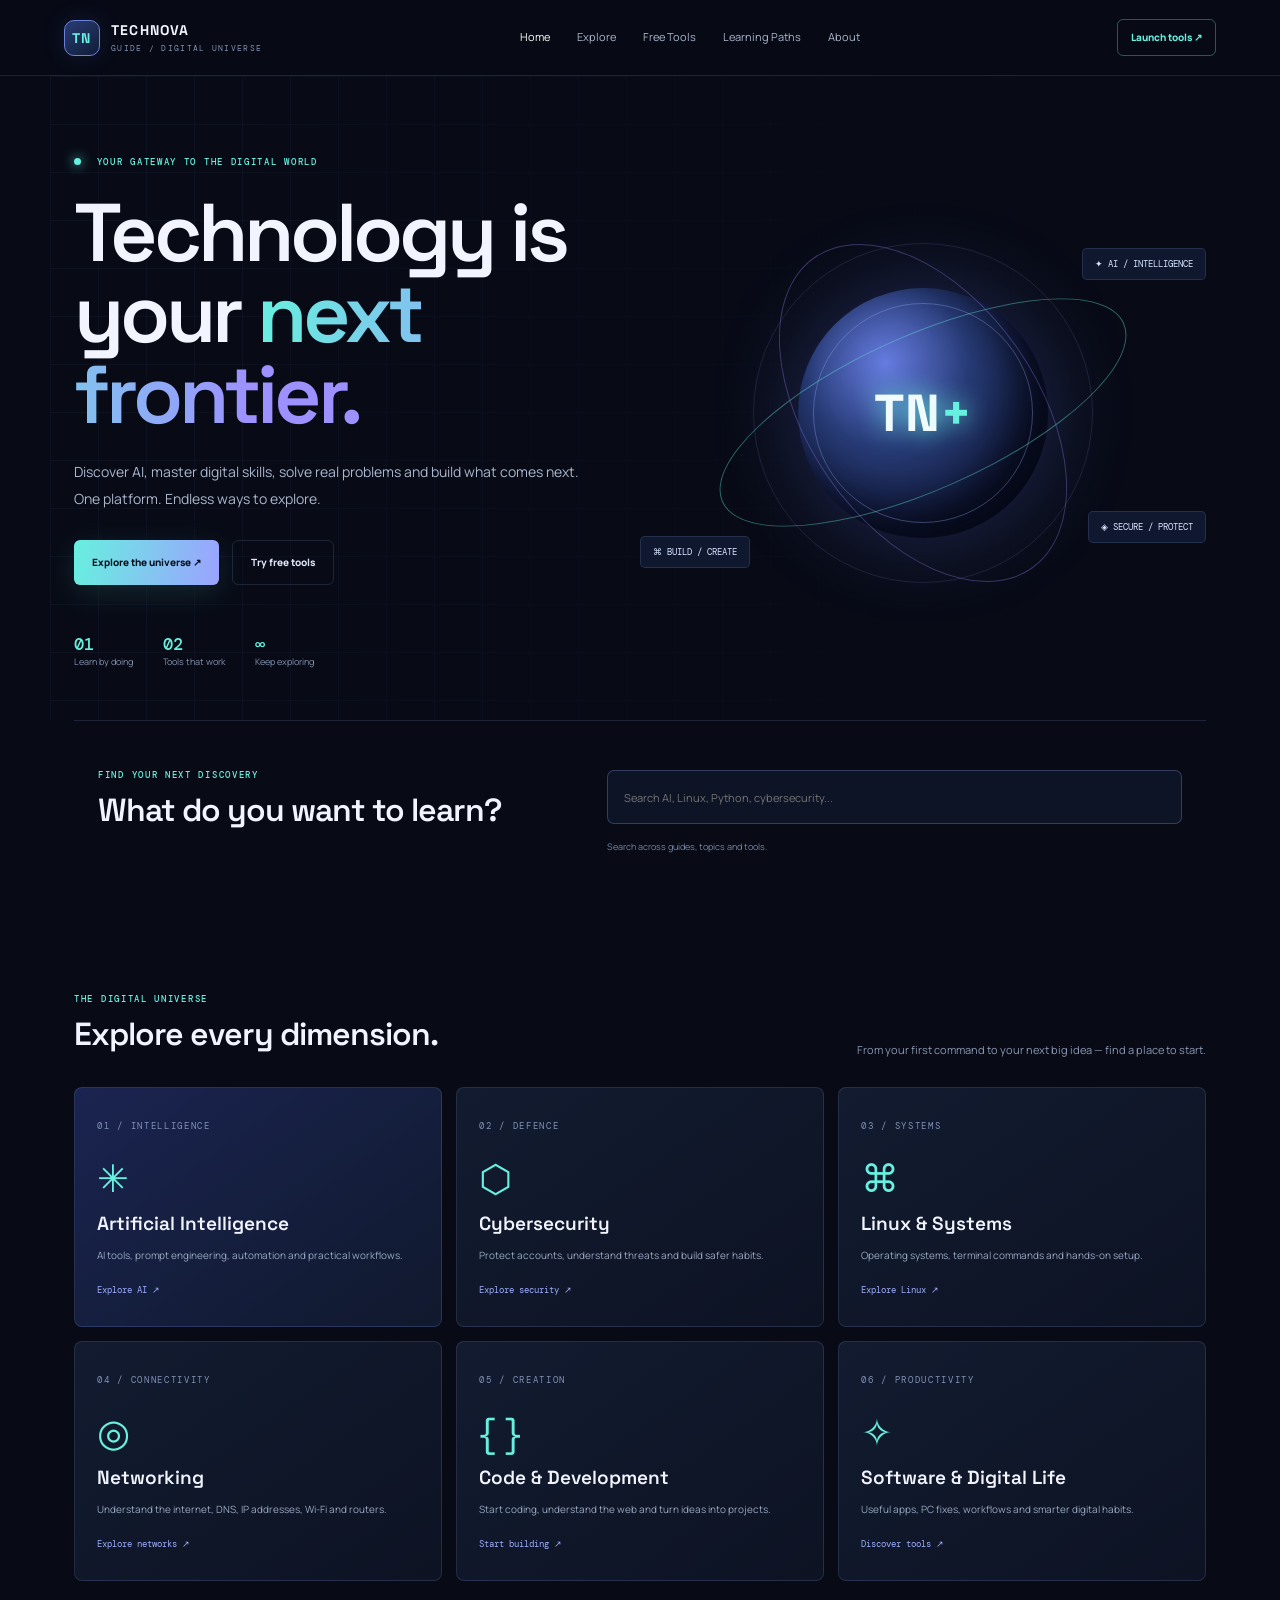
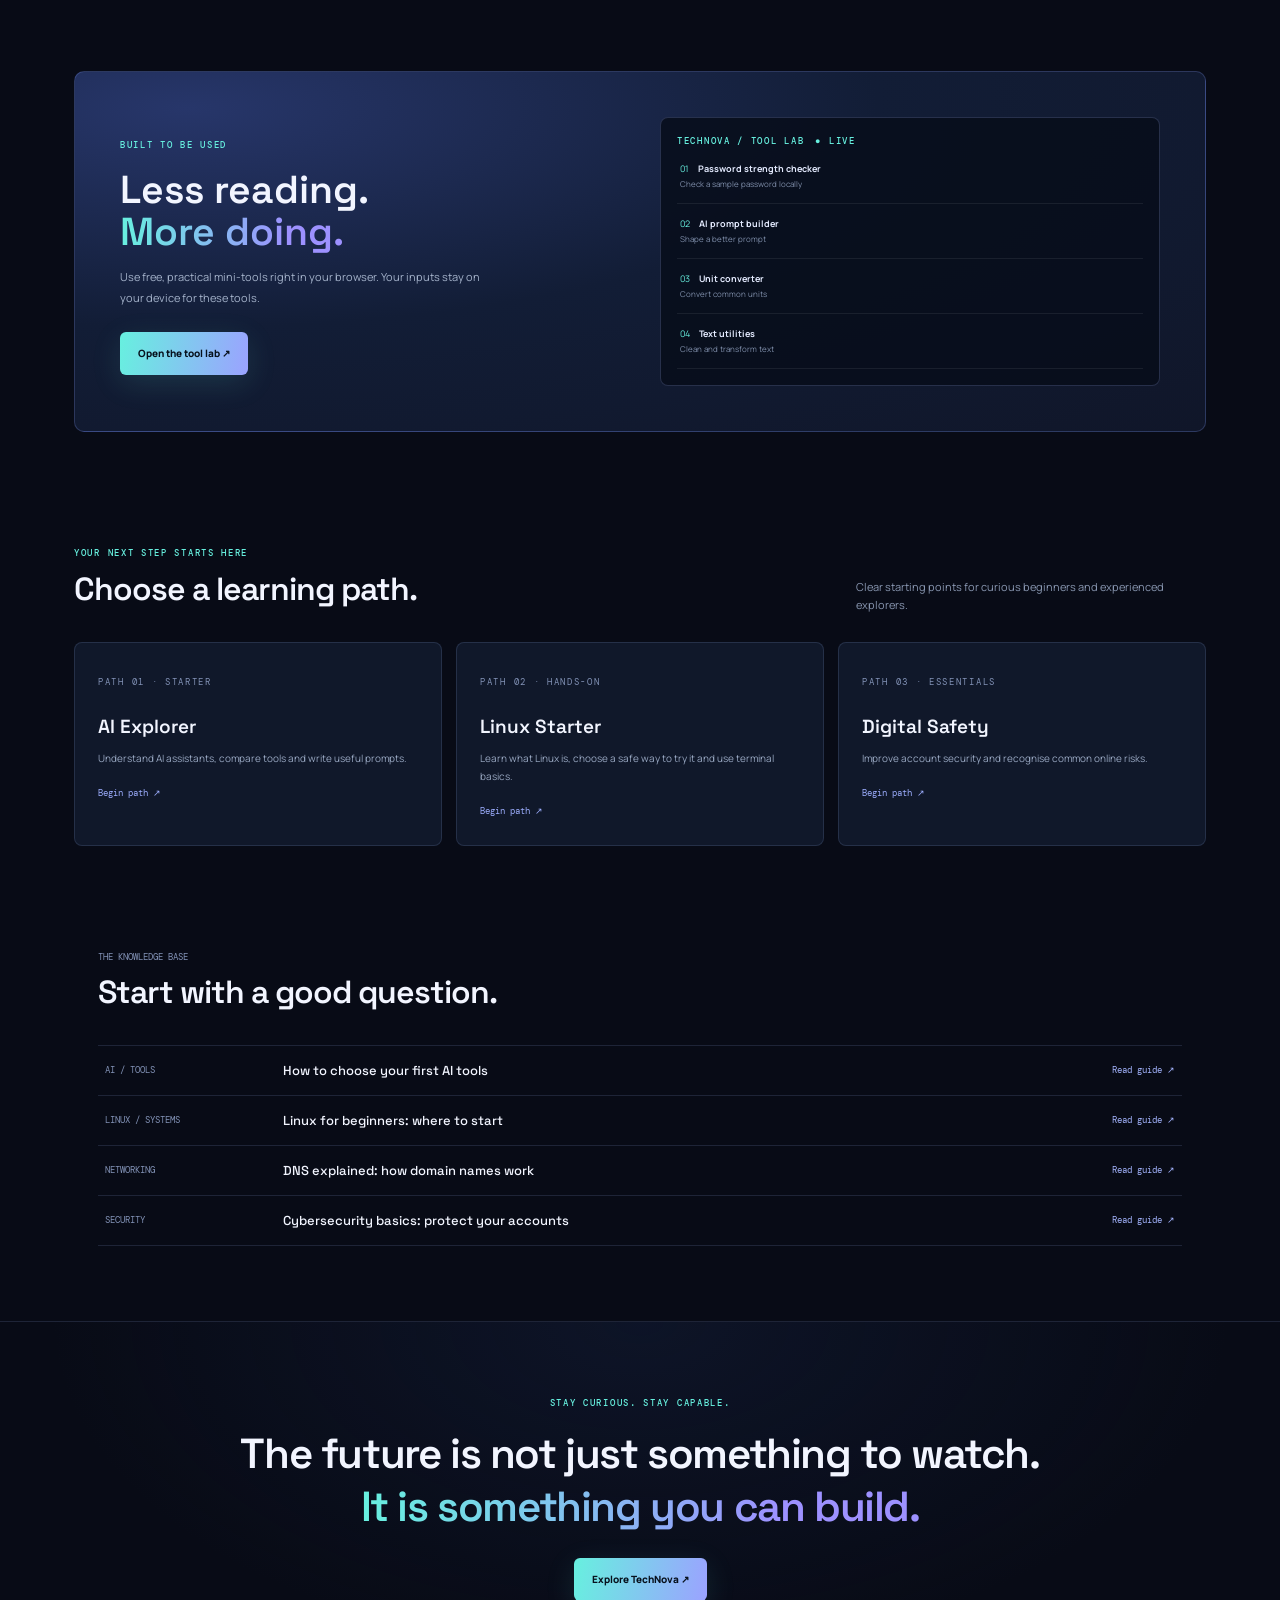
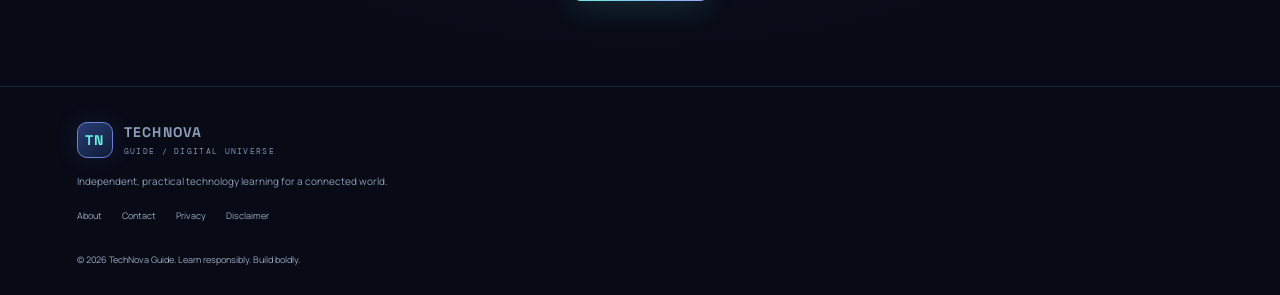
==== technova-guide/index.html @ 15b360e3 "Restore verified TechNova workers.dev production hostname" ====
<!doctype html><html lang="en"><head><meta charset="utf-8"><meta name="viewport" content="width=device-width, initial-scale=1"><meta name="google-site-verification" content="h4DV4Stwyd5hUsCHmTSVw-n4vFAA8SWqNGtpyFw26Vk"><meta name="description" content="Explore practical technology tutorials, AI tools, cybersecurity, Linux, coding, networking and free interactive tools at TechNova Guide."><meta name="theme-color" content="#080b16"><title>TechNova Guide — Explore. Learn. Build.</title><link rel="canonical" href="https://technova-guide.neupanesis2.workers.dev/"><link rel="icon" href="assets/favicon.svg" type="image/svg+xml"><link rel="stylesheet" href="assets/style.css"></head><body>
<header class="topbar"><a class="brand" href="index.html"><b class="mark">TN</b><span>TECHNOVA<small>GUIDE / DIGITAL UNIVERSE</small></span></a><button class="menu-toggle" aria-label="Toggle navigation" aria-expanded="false">☰</button><nav class="nav"><a class="active" href="index.html">Home</a><a href="#explore">Explore</a><a href="tools.html">Free Tools</a><a href="#paths">Learning Paths</a><a href="about.html">About</a></nav><a class="nav-cta" href="tools.html">Launch tools ↗</a></header>
<main><section class="hero"><div class="grid-bg"></div><div class="hero-copy"><div class="eyebrow"><i></i> YOUR GATEWAY TO THE DIGITAL WORLD</div><h1>Technology is<br>your <em>next frontier.</em></h1><p>Discover AI, master digital skills, solve real problems and build what comes next. One platform. Endless ways to explore.</p><div class="actions"><a class="btn primary" href="#explore">Explore the universe ↗</a><a class="btn ghost" href="tools.html">Try free tools</a></div><div class="stats"><span><b>01</b> Learn by doing</span><span><b>02</b> Tools that work</span><span><b>∞</b> Keep exploring</span></div></div><div class="hero-art"><div class="halo"></div><div class="planet"><b>TN<span>+</span></b></div><div class="orbit one"></div><div class="orbit two"></div><label class="chip c1">✦ AI / INTELLIGENCE</label><label class="chip c2">⌘ BUILD / CREATE</label><label class="chip c3">◈ SECURE / PROTECT</label></div></section>
<section class="search"><div><small>FIND YOUR NEXT DISCOVERY</small><h2>What do you want to learn?</h2></div><input id="site-search" type="search" placeholder="Search AI, Linux, Python, cybersecurity..." aria-label="Search TechNova"><p id="search-status">Search across guides, topics and tools.</p></section>
<section class="section" id="explore"><div class="section-head"><div><small>THE DIGITAL UNIVERSE</small><h2>Explore every dimension.</h2></div><p>From your first command to your next big idea — find a place to start.</p></div><div class="topic-grid">
<a class="topic feature" data-search="artificial intelligence ai prompts chatbots machine learning tools" href="articles/ai-tools-for-beginners.html"><small>01 / INTELLIGENCE</small><b class="symbol">✳</b><h3>Artificial Intelligence</h3><p>AI tools, prompt engineering, automation and practical workflows.</p><strong>Explore AI ↗</strong></a>
<a class="topic" data-search="cybersecurity privacy passwords phishing online safety ethical security" href="articles/cybersecurity-basics.html"><small>02 / DEFENCE</small><b class="symbol">⬡</b><h3>Cybersecurity</h3><p>Protect accounts, understand threats and build safer habits.</p><strong>Explore security ↗</strong></a>
<a class="topic" data-search="linux ubuntu kali terminal operating system commands" href="articles/linux-for-beginners.html"><small>03 / SYSTEMS</small><b class="symbol">⌘</b><h3>Linux & Systems</h3><p>Operating systems, terminal commands and hands-on setup.</p><strong>Explore Linux ↗</strong></a>
<a class="topic" data-search="networking dns ip wifi router internet protocols" href="articles/dns-explained.html"><small>04 / CONNECTIVITY</small><b class="symbol">◎</b><h3>Networking</h3><p>Understand the internet, DNS, IP addresses, Wi-Fi and routers.</p><strong>Explore networks ↗</strong></a>
<a class="topic" data-search="programming coding python javascript html css web development" href="tools.html#text-tools"><small>05 / CREATION</small><b class="symbol">{ }</b><h3>Code & Development</h3><p>Start coding, understand the web and turn ideas into projects.</p><strong>Start building ↗</strong></a>
<a class="topic" data-search="software apps productivity digital tools pc troubleshooting windows" href="tools.html"><small>06 / PRODUCTIVITY</small><b class="symbol">✧</b><h3>Software & Digital Life</h3><p>Useful apps, PC fixes, workflows and smarter digital habits.</p><strong>Discover tools ↗</strong></a></div><p id="no-results" hidden>No matching topics yet. Try another keyword.</p></section>
<section class="tool-band"><div><small>BUILT TO BE USED</small><h2>Less reading.<br><em>More doing.</em></h2><p>Use free, practical mini-tools right in your browser. Your inputs stay on your device for these tools.</p><a class="btn primary" href="tools.html">Open the tool lab ↗</a></div><div class="tool-preview"><small>TECHNOVA / TOOL LAB　● LIVE</small><div>01　<b>Password strength checker</b><span>Check a sample password locally</span></div><div>02　<b>AI prompt builder</b><span>Shape a better prompt</span></div><div>03　<b>Unit converter</b><span>Convert common units</span></div><div>04　<b>Text utilities</b><span>Clean and transform text</span></div></div></section>
<section class="section" id="paths"><div class="section-head"><div><small>YOUR NEXT STEP STARTS HERE</small><h2>Choose a learning path.</h2></div><p>Clear starting points for curious beginners and experienced explorers.</p></div><div class="paths"><a href="articles/ai-tools-for-beginners.html"><small>PATH 01 · STARTER</small><h3>AI Explorer</h3><p>Understand AI assistants, compare tools and write useful prompts.</p><b>Begin path ↗</b></a><a href="articles/linux-for-beginners.html"><small>PATH 02 · HANDS-ON</small><h3>Linux Starter</h3><p>Learn what Linux is, choose a safe way to try it and use terminal basics.</p><b>Begin path ↗</b></a><a href="articles/cybersecurity-basics.html"><small>PATH 03 · ESSENTIALS</small><h3>Digital Safety</h3><p>Improve account security and recognise common online risks.</p><b>Begin path ↗</b></a></div></section>
<section class="guides"><div class="section-head"><div><small>THE KNOWLEDGE BASE</small><h2>Start with a good question.</h2></div></div><a href="articles/ai-tools-for-beginners.html"><small>AI / TOOLS</small><b>How to choose your first AI tools</b><span>Read guide ↗</span></a><a href="articles/linux-for-beginners.html"><small>LINUX / SYSTEMS</small><b>Linux for beginners: where to start</b><span>Read guide ↗</span></a><a href="articles/dns-explained.html"><small>NETWORKING</small><b>DNS explained: how domain names work</b><span>Read guide ↗</span></a><a href="articles/cybersecurity-basics.html"><small>SECURITY</small><b>Cybersecurity basics: protect your accounts</b><span>Read guide ↗</span></a></section>
<section class="closing"><small>STAY CURIOUS. STAY CAPABLE.</small><h2>The future is not just something to watch.<br><em>It is something you can build.</em></h2><a class="btn primary" href="tools.html">Explore TechNova ↗</a></section></main>
<footer class="footer"><a class="brand" href="index.html"><b class="mark">TN</b><span>TECHNOVA<small>GUIDE / DIGITAL UNIVERSE</small></span></a><p>Independent, practical technology learning for a connected world.</p><div><a href="about.html">About</a><a href="contact.html">Contact</a><a href="privacy.html">Privacy</a><a href="disclaimer.html">Disclaimer</a></div><small>© 2026 TechNova Guide. Learn responsibly. Build boldly.</small></footer><script src="assets/main.js"></script></body></html>
---- technova-guide/assets/style.css ----
@import url('https://fonts.googleapis.com/css2?family=DM+Mono:wght@400;500&family=Manrope:wght@400;500;600;700;800&family=Space+Grotesk:wght@400;500;600;700&display=swap');:root{--bg:#080b16;--text:#f2f5ff;--muted:#9ba8c1;--line:#a5beff24;--cyan:#67f0df;--display:'Space Grotesk',sans-serif;--body:'Manrope',sans-serif;--mono:'DM Mono',monospace}*{box-sizing:border-box}html{scroll-behavior:smooth;scroll-padding-top:90px}body{margin:0;background:var(--bg);color:var(--text);font-family:var(--body);line-height:1.65}a{color:inherit;text-decoration:none}button,input,textarea,select{font:inherit}.topbar{height:76px;padding:0 max(calc((100vw - 1180px)/2),5vw);display:flex;align-items:center;justify-content:space-between;border-bottom:1px solid var(--line);position:sticky;top:0;z-index:30;background:#080b16ed;backdrop-filter:blur(18px)}.brand{display:flex;align-items:center;gap:11px;font:700 14px var(--display);letter-spacing:1.2px}.brand>span:last-child{display:grid;line-height:1.2}.brand small{font:400 8px var(--mono);color:#8291b1;letter-spacing:1.3px;margin-top:5px}.mark{width:36px;height:36px;border:1px solid #6c82d9;border-radius:10px;display:grid;place-items:center;background:linear-gradient(145deg,#293d75,#101c36);color:var(--cyan);box-shadow:0 0 25px #5f82ff22}.nav{display:flex;gap:27px;color:#aab5cc;font-size:11px}.nav a:hover,.nav .active{color:white}.nav-cta{font-size:10px;font-weight:800;color:var(--cyan);border:1px solid #67f0df55;border-radius:6px;padding:9px 13px}.menu-toggle{display:none;background:none;border:0;color:white;font-size:23px}.hero{max-width:1180px;min-height:590px;margin:auto;padding:80px 24px 50px;display:grid;grid-template-columns:1fr 1fr;align-items:center;position:relative;overflow:hidden}.grid-bg{position:absolute;inset:0;background-image:linear-gradient(#718fe20e 1px,transparent 1px),linear-gradient(90deg,#718fe20e 1px,transparent 1px);background-size:48px 48px;mask-image:linear-gradient(to right,black,transparent 85%)}.hero-copy{position:relative;z-index:2}.eyebrow,.section small,.search small,.tool-band small,.closing small{font:500 9px var(--mono);letter-spacing:1.7px;color:var(--cyan)}.eyebrow i{display:inline-block;width:7px;height:7px;background:var(--cyan);border-radius:50%;box-shadow:0 0 12px var(--cyan);margin-right:9px}.hero h1{font:600 clamp(52px,6.4vw,82px)/.99 var(--display);letter-spacing:-4px;margin:24px 0}.hero h1 em,.tool-band h2 em,.closing h2 em{font-style:normal;background:linear-gradient(90deg,var(--cyan),#9d91ff 75%);color:transparent;background-clip:text}.hero-copy>p{max-width:510px;color:#aab6cd;font-size:14px;line-height:1.9}.actions{display:flex;gap:13px;margin-top:28px;flex-wrap:wrap}.btn{display:inline-flex;align-items:center;justify-content:center;padding:13px 18px;border-radius:6px;font-size:10px;font-weight:800}.primary{background:linear-gradient(100deg,var(--cyan),#9ba2ff);color:#07111d;box-shadow:0 8px 30px #67f0df20}.ghost{border:1px solid var(--line);color:#dce4f7}.stats{display:flex;gap:30px;margin-top:48px}.stats span{display:grid;font-size:9px;color:#8492ad}.stats b{font:500 17px var(--mono);color:var(--cyan)}.hero-art{height:420px;position:relative;display:grid;place-items:center}.planet{width:250px;height:250px;border-radius:50%;background:radial-gradient(circle at 35% 30%,#667ce0,#273b76 35%,#121a3b 70%);box-shadow:inset -25px -22px 45px #050816,0 0 85px #657eff44;display:grid;place-items:center;position:relative;z-index:2}.planet:before{content:'';position:absolute;inset:15px;border:1px solid #9bb2ff55;border-radius:50%}.planet b{font:700 52px var(--display);color:#effbff;text-shadow:0 0 25px var(--cyan)}.planet b span{color:var(--cyan)}.halo{position:absolute;width:340px;height:340px;border:1px solid #8b9dff26;border-radius:50%}.orbit{position:absolute;width:440px;height:155px;border:1px solid #67f0df66;border-radius:50%;transform:rotate(-24deg);z-index:3}.orbit.two{width:380px;height:230px;transform:rotate(55deg);border-color:#9a83ff55}.chip{position:absolute;z-index:4;background:#111a31ef;border:1px solid var(--line);padding:9px 12px;border-radius:5px;font:9px var(--mono);color:#d9e3ff}.c1{top:45px;right:0}.c2{bottom:55px;left:0}.c3{right:0;bottom:80px}.search{max-width:1132px;margin:auto;padding:38px 24px 48px;border-top:1px solid var(--line);display:grid;grid-template-columns:1fr 1.2fr;gap:5px 30px;align-items:center}.search h2,.section h2,.guides h2{font:600 32px var(--display);letter-spacing:-1px;margin:5px 0}.search input{height:54px;border:1px solid #7b91d455;border-radius:7px;background:#0d1425;color:white;padding:0 16px;outline:0;font-size:11px}.search p{grid-column:2;color:#7686a4;font-size:9px;margin:0}.section{max-width:1180px;margin:auto;padding:80px 24px}.section-head{display:flex;justify-content:space-between;align-items:end;gap:25px;margin-bottom:28px}.section-head>p{max-width:350px;color:#8997b1;font-size:11px;margin:0}.topic-grid{display:grid;grid-template-columns:repeat(3,1fr);gap:14px}.topic{min-height:240px;padding:22px;border:1px solid var(--line);border-radius:8px;background:linear-gradient(145deg,#121b30,#0d1323);transition:.2s}.topic:hover,.paths a:hover{transform:translateY(-4px);border-color:#7c98ff88}.topic.feature{background:linear-gradient(145deg,#1a2450,#10192d)}.topic>small,.paths small,.guides small{font:9px var(--mono);color:#8292b6}.symbol{display:block;font:38px var(--display);color:var(--cyan);margin:18px 0 8px}.topic h3,.paths h3{font:600 19px var(--display);margin:0 0 7px}.topic p,.paths p{font-size:10px;color:#98a7c1;line-height:1.8}.topic strong,.paths b{font:9px var(--mono);color:#9daeff}.tool-band{max-width:1132px;margin:10px auto 25px;padding:45px;border:1px solid #7a8de344;border-radius:10px;background:radial-gradient(ellipse at 10% 10%,#27366a,#121d36 48%,#101629);display:grid;grid-template-columns:1fr 1fr;gap:40px;align-items:center}.tool-band h2{font:600 39px/1.1 var(--display);margin:13px 0}.tool-band p{color:#a4b2ca;font-size:11px;max-width:380px;line-height:1.9;margin-bottom:23px}.tool-preview{border:1px solid #a2b4ff33;border-radius:8px;background:#080e1bd9;padding:16px;font-size:9px;color:#8494b5}.tool-preview>div{padding:13px 3px;border-bottom:1px solid #ffffff12;color:var(--cyan)}.tool-preview b{color:#e4ebff}.tool-preview span{display:block;color:#7f8eaa;font-size:8px}.paths{display:grid;grid-template-columns:repeat(3,1fr);gap:14px}.paths a{padding:23px;border:1px solid var(--line);border-radius:8px;background:#10182a;transition:.2s}.paths h3{margin:22px 0 8px}.guides{max-width:1132px;margin:auto;padding:15px 24px 75px}.guides>a{display:grid;grid-template-columns:160px 1fr 100px;gap:18px;align-items:center;padding:16px 7px;border-top:1px solid var(--line)}.guides>a:last-child{border-bottom:1px solid var(--line)}.guides>a b{font:500 13px var(--display)}.guides>a span{font:9px var(--mono);color:#a5b5ff;text-align:right}.closing{text-align:center;padding:65px 20px 85px;border-top:1px solid var(--line);background:radial-gradient(ellipse at 50% 0,#18264a55,transparent 65%)}.closing h2{font:600 clamp(26px,4vw,42px)/1.25 var(--display);letter-spacing:-1.4px;margin:15px 0 25px}.footer{border-top:1px solid var(--line);padding:35px max(calc((100vw - 1132px)/2),6vw) 24px;color:#8e9db8}.footer p{font-size:10px;margin:15px 0}.footer>div{display:flex;gap:20px;margin:20px 0}.footer>div a,.footer>small{font-size:9px;color:#9ba9c1}.page-wrap{max-width:900px;margin:60px auto;padding:0 24px 80px}.page-wrap h1{font:600 42px var(--display)}.page-wrap h2{font:600 23px var(--display);margin-top:34px}.page-wrap p,.page-wrap li{color:#b3bfd3}.page-wrap a{color:#9cb2ff;text-decoration:underline}.article-meta{color:#8c9bb7;font-size:12px;margin:15px 0 30px}.callout{background:#14213b;border-left:3px solid var(--cyan);padding:16px 19px;border-radius:7px;margin:24px 0}.page-wrap code{background:#1b2944;padding:2px 6px;border-radius:4px;color:#b9c8ff}.tool-hero{max-width:1132px;margin:auto;padding:60px 24px 25px}.tool-hero h1{font:600 clamp(38px,5vw,58px)/1.1 var(--display);margin:15px 0}.tool-hero p{color:#9eabc4;font-size:12px;max-width:620px}.tool-grid{max-width:1132px;margin:auto;padding:25px 24px 80px;display:grid;grid-template-columns:repeat(2,1fr);gap:16px}.tool-card{border:1px solid var(--line);border-radius:8px;background:linear-gradient(145deg,#121c32,#0e1424);padding:22px}.tool-card h2{font:600 20px var(--display);margin:8px 0}.tool-card p{font-size:10px;color:#94a3bd}.tool-card label{display:block;font-size:10px;color:#b7c5dc;margin:13px 0 6px}.tool-card input,.tool-card textarea,.tool-card select{width:100%;background:#080f1e;color:#eef3ff;border:1px solid #6478a744;border-radius:5px;padding:11px;font-size:11px}.tool-card textarea{min-height:85px}.tool-card button{margin-top:12px;border:0;border-radius:5px;background:linear-gradient(100deg,var(--cyan),#9ba2ff);color:#07111d;padding:10px 14px;font-size:10px;font-weight:800;cursor:pointer}.tool-output{margin-top:12px;padding:12px;background:#080f1e;border:1px solid var(--line);border-radius:5px;color:#c7d5ee;font-size:10px;white-space:pre-wrap;overflow-wrap:anywhere}.meter{height:5px;background:#26324b;border-radius:8px;margin-top:10px;overflow:hidden}.meter span{display:block;height:100%;width:0;background:var(--cyan)}.tool-status{font-size:10px;color:var(--cyan);margin-top:7px}.inline-controls{display:grid;grid-template-columns:1fr 1fr;gap:10px}@media(max-width:850px){.hero{grid-template-columns:1fr}.hero-art{height:340px}.search{grid-template-columns:1fr}.search p{grid-column:1}.topic-grid{grid-template-columns:repeat(2,1fr)}.tool-band{margin:10px 18px 25px;grid-template-columns:1fr}.paths{grid-template-columns:1fr}}@media(max-width:620px){.topbar{height:66px;padding:0 18px}.menu-toggle{display:block}.nav{display:none;position:absolute;top:65px;left:0;right:0;padding:18px 22px;background:#0c1325;flex-direction:column}.nav.open{display:flex}.nav-cta{display:none}.hero{padding:55px 21px 30px}.hero h1{letter-spacing:-2.8px}.stats{gap:17px}.hero-art{height:280px;transform:scale(.82);margin:-5px -30px}.search{padding:30px 20px}.section{padding:58px 20px}.section-head{align-items:flex-start;flex-direction:column}.topic-grid,.tool-grid{grid-template-columns:1fr}.tool-band{padding:25px 20px}.guides>a{grid-template-columns:1fr auto;gap:5px}.guides>a small{grid-column:1/-1}.guides>a b{font-size:11px}.guides>a span{font-size:8px}.footer{padding:30px 22px}.footer>div{flex-wrap:wrap}.tool-hero{padding:40px 20px 15px}.tool-grid{padding:15px 18px 60px}.inline-controls{grid-template-columns:1fr}}
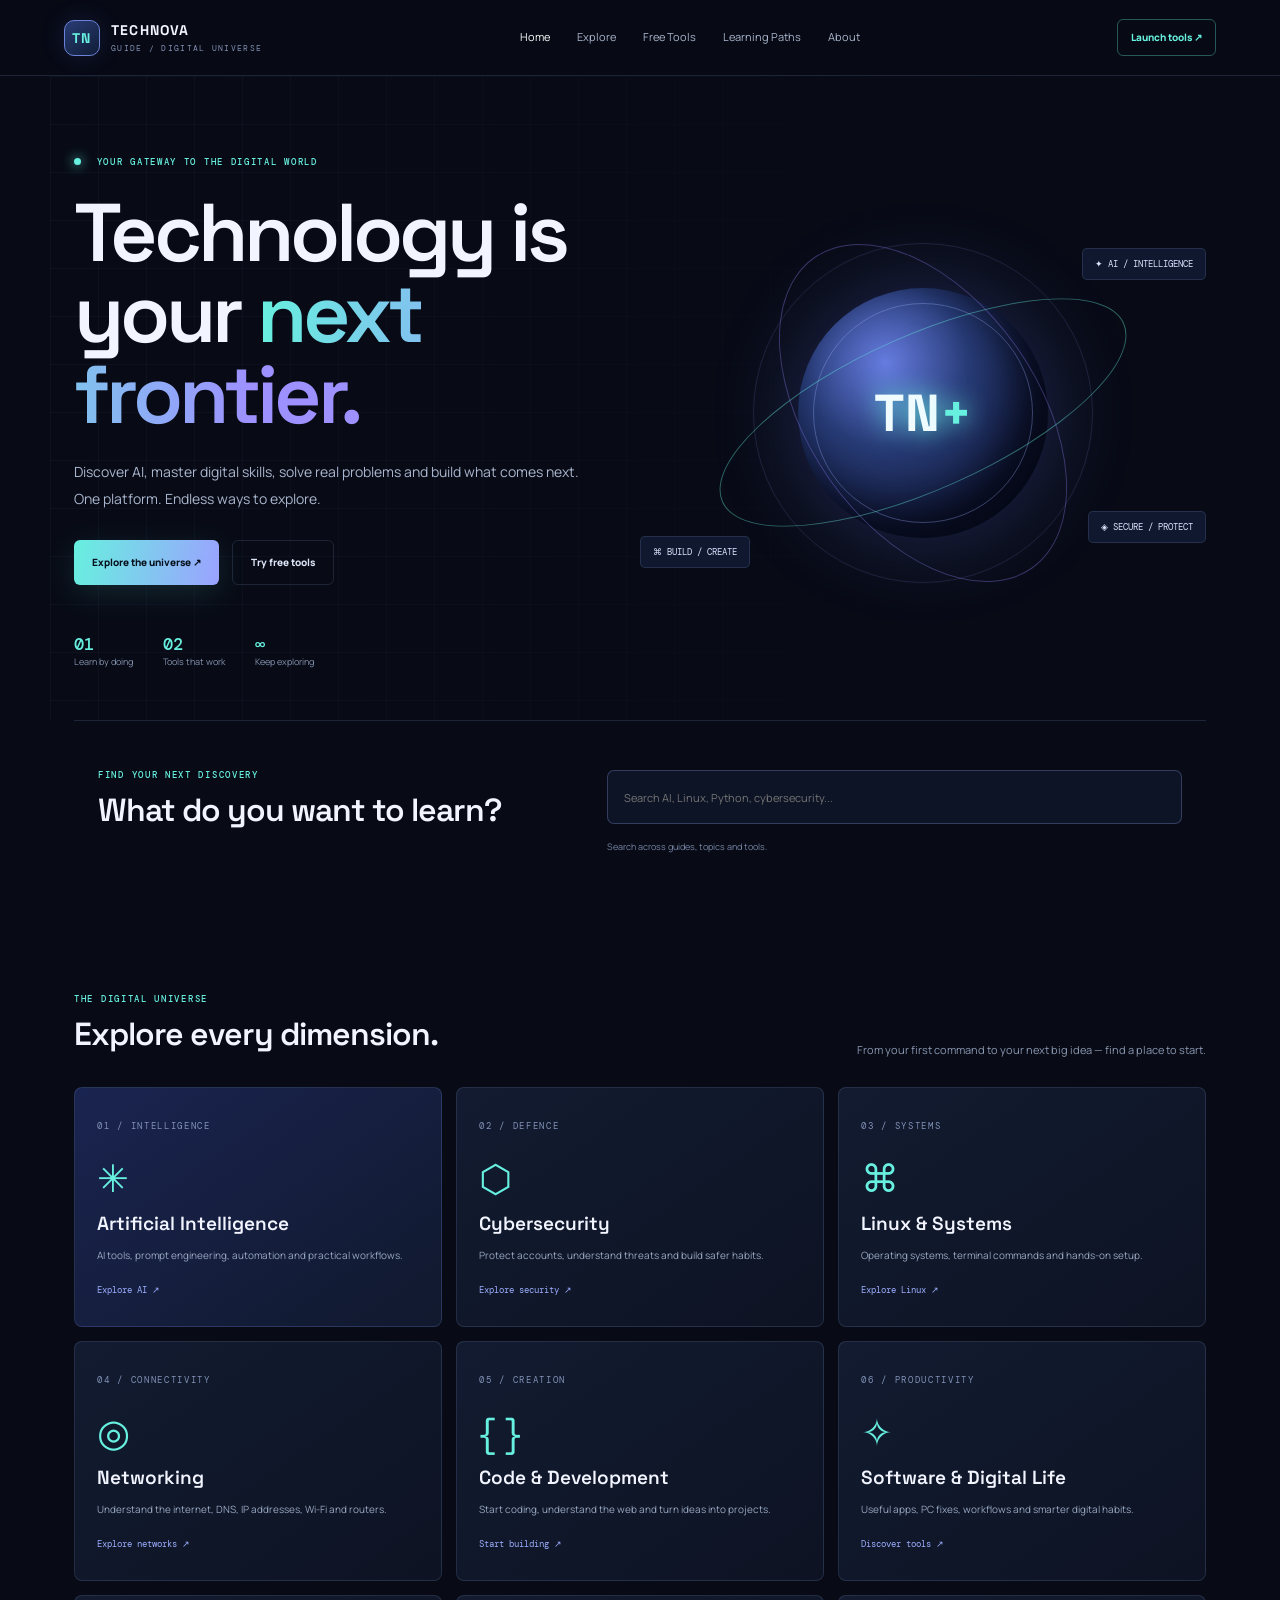
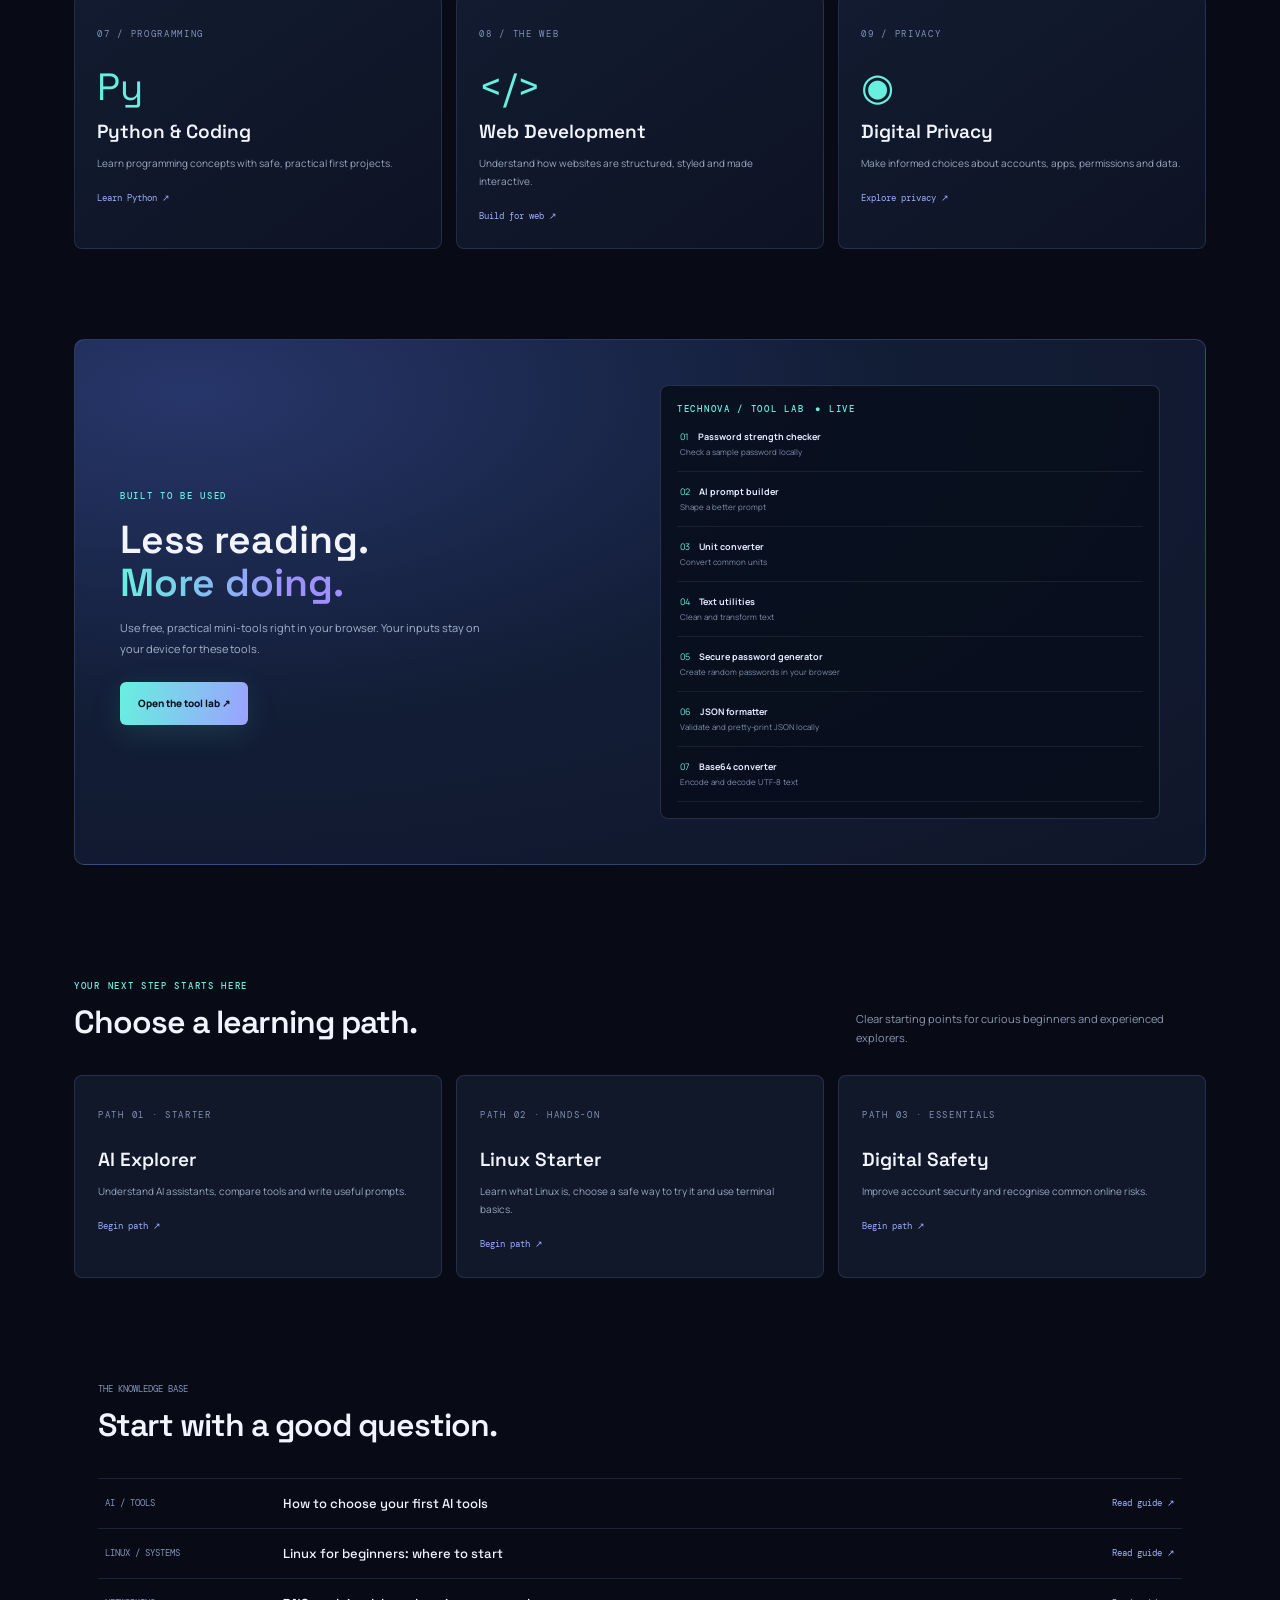
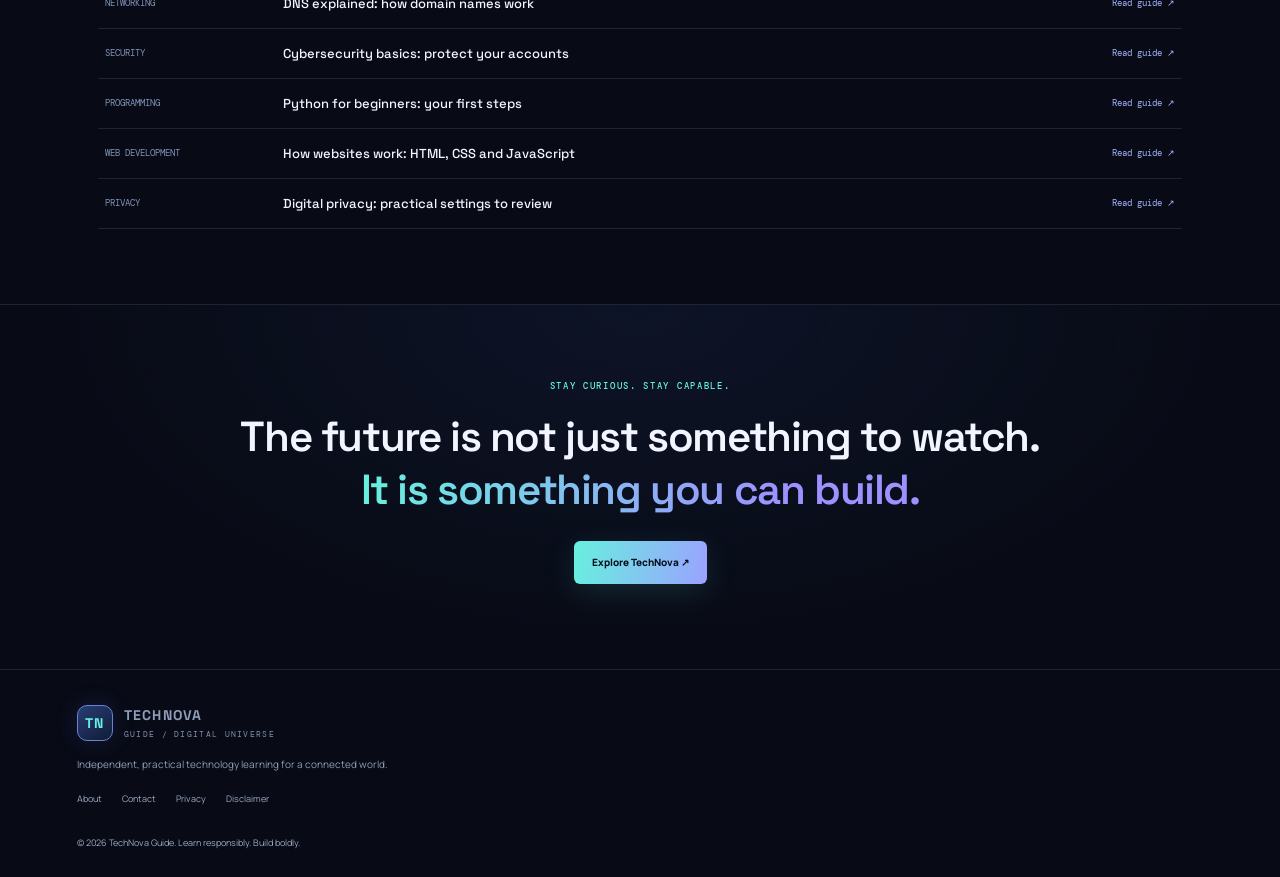
==== commit 8e4ba737: "Upgrade TechNova homepage: expand learning topics, add SEO metadata and fix canonical URL" ====
--- a/technova-guide/index.html
+++ b/technova-guide/index.html
@@ -1,4 +1,4 @@
-<!doctype html><html lang="en"><head><meta charset="utf-8"><meta name="viewport" content="width=device-width, initial-scale=1"><meta name="google-site-verification" content="h4DV4Stwyd5hUsCHmTSVw-n4vFAA8SWqNGtpyFw26Vk"><meta name="description" content="Explore practical technology tutorials, AI tools, cybersecurity, Linux, coding, networking and free interactive tools at TechNova Guide."><meta name="theme-color" content="#080b16"><title>TechNova Guide — Explore. Learn. Build.</title><link rel="canonical" href="https://technova-guide.neupanesis2.workers.dev/"><link rel="icon" href="assets/favicon.svg" type="image/svg+xml"><link rel="stylesheet" href="assets/style.css"></head><body>
+<!doctype html><html lang="en"><head><meta charset="utf-8"><meta name="viewport" content="width=device-width, initial-scale=1"><meta name="google-site-verification" content="h4DV4Stwyd5hUsCHmTSVw-n4vFAA8SWqNGtpyFw26Vk"><meta name="description" content="Learn AI, cybersecurity, Linux, networking, coding and practical digital skills. Explore free browser tools and beginner-friendly technology guides at TechNova Guide."><meta property="og:title" content="TechNova Guide — Explore. Learn. Build."><meta property="og:description" content="Practical technology learning, useful free tools and clear guides for curious minds."><meta property="og:type" content="website"><meta property="og:url" content="https://technova-guide.neupanesisir2.workers.dev/"><meta name="theme-color" content="#080b16"><title>TechNova Guide — Explore. Learn. Build.</title><link rel="canonical" href="https://technova-guide.neupanesisir2.workers.dev/"><link rel="icon" href="assets/favicon.svg" type="image/svg+xml"><link rel="stylesheet" href="assets/style.css"></head><body>
 <header class="topbar"><a class="brand" href="index.html"><b class="mark">TN</b><span>TECHNOVA<small>GUIDE / DIGITAL UNIVERSE</small></span></a><button class="menu-toggle" aria-label="Toggle navigation" aria-expanded="false">☰</button><nav class="nav"><a class="active" href="index.html">Home</a><a href="#explore">Explore</a><a href="tools.html">Free Tools</a><a href="#paths">Learning Paths</a><a href="about.html">About</a></nav><a class="nav-cta" href="tools.html">Launch tools ↗</a></header>
 <main><section class="hero"><div class="grid-bg"></div><div class="hero-copy"><div class="eyebrow"><i></i> YOUR GATEWAY TO THE DIGITAL WORLD</div><h1>Technology is<br>your <em>next frontier.</em></h1><p>Discover AI, master digital skills, solve real problems and build what comes next. One platform. Endless ways to explore.</p><div class="actions"><a class="btn primary" href="#explore">Explore the universe ↗</a><a class="btn ghost" href="tools.html">Try free tools</a></div><div class="stats"><span><b>01</b> Learn by doing</span><span><b>02</b> Tools that work</span><span><b>∞</b> Keep exploring</span></div></div><div class="hero-art"><div class="halo"></div><div class="planet"><b>TN<span>+</span></b></div><div class="orbit one"></div><div class="orbit two"></div><label class="chip c1">✦ AI / INTELLIGENCE</label><label class="chip c2">⌘ BUILD / CREATE</label><label class="chip c3">◈ SECURE / PROTECT</label></div></section>
 <section class="search"><div><small>FIND YOUR NEXT DISCOVERY</small><h2>What do you want to learn?</h2></div><input id="site-search" type="search" placeholder="Search AI, Linux, Python, cybersecurity..." aria-label="Search TechNova"><p id="search-status">Search across guides, topics and tools.</p></section>
@@ -8,9 +8,9 @@
 <a class="topic" data-search="linux ubuntu kali terminal operating system commands" href="articles/linux-for-beginners.html"><small>03 / SYSTEMS</small><b class="symbol">⌘</b><h3>Linux & Systems</h3><p>Operating systems, terminal commands and hands-on setup.</p><strong>Explore Linux ↗</strong></a>
 <a class="topic" data-search="networking dns ip wifi router internet protocols" href="articles/dns-explained.html"><small>04 / CONNECTIVITY</small><b class="symbol">◎</b><h3>Networking</h3><p>Understand the internet, DNS, IP addresses, Wi-Fi and routers.</p><strong>Explore networks ↗</strong></a>
 <a class="topic" data-search="programming coding python javascript html css web development" href="tools.html#text-tools"><small>05 / CREATION</small><b class="symbol">{ }</b><h3>Code & Development</h3><p>Start coding, understand the web and turn ideas into projects.</p><strong>Start building ↗</strong></a>
-<a class="topic" data-search="software apps productivity digital tools pc troubleshooting windows" href="tools.html"><small>06 / PRODUCTIVITY</small><b class="symbol">✧</b><h3>Software & Digital Life</h3><p>Useful apps, PC fixes, workflows and smarter digital habits.</p><strong>Discover tools ↗</strong></a></div><p id="no-results" hidden>No matching topics yet. Try another keyword.</p></section>
-<section class="tool-band"><div><small>BUILT TO BE USED</small><h2>Less reading.<br><em>More doing.</em></h2><p>Use free, practical mini-tools right in your browser. Your inputs stay on your device for these tools.</p><a class="btn primary" href="tools.html">Open the tool lab ↗</a></div><div class="tool-preview"><small>TECHNOVA / TOOL LAB　● LIVE</small><div>01　<b>Password strength checker</b><span>Check a sample password locally</span></div><div>02　<b>AI prompt builder</b><span>Shape a better prompt</span></div><div>03　<b>Unit converter</b><span>Convert common units</span></div><div>04　<b>Text utilities</b><span>Clean and transform text</span></div></div></section>
+<a class="topic" data-search="software apps productivity digital tools pc troubleshooting windows" href="tools.html"><small>06 / PRODUCTIVITY</small><b class="symbol">✧</b><h3>Software & Digital Life</h3><p>Useful apps, PC fixes, workflows and smarter digital habits.</p><strong>Discover tools ↗</strong></a><a class="topic" data-search="python programming coding variables loops beginner" href="articles/python-for-beginners.html"><small>07 / PROGRAMMING</small><b class="symbol">Py</b><h3>Python & Coding</h3><p>Learn programming concepts with safe, practical first projects.</p><strong>Learn Python ↗</strong></a><a class="topic" data-search="web development html css javascript websites" href="articles/web-development-basics.html"><small>08 / THE WEB</small><b class="symbol">&lt;/&gt;</b><h3>Web Development</h3><p>Understand how websites are structured, styled and made interactive.</p><strong>Build for web ↗</strong></a><a class="topic" data-search="privacy data protection tracking browser permissions digital footprint" href="articles/digital-privacy-basics.html"><small>09 / PRIVACY</small><b class="symbol">◉</b><h3>Digital Privacy</h3><p>Make informed choices about accounts, apps, permissions and data.</p><strong>Explore privacy ↗</strong></a></div><p id="no-results" hidden>No matching topics yet. Try another keyword.</p></section>
+<section class="tool-band"><div><small>BUILT TO BE USED</small><h2>Less reading.<br><em>More doing.</em></h2><p>Use free, practical mini-tools right in your browser. Your inputs stay on your device for these tools.</p><a class="btn primary" href="tools.html">Open the tool lab ↗</a></div><div class="tool-preview"><small>TECHNOVA / TOOL LAB　● LIVE</small><div>01　<b>Password strength checker</b><span>Check a sample password locally</span></div><div>02　<b>AI prompt builder</b><span>Shape a better prompt</span></div><div>03　<b>Unit converter</b><span>Convert common units</span></div><div>04　<b>Text utilities</b><span>Clean and transform text</span></div><div>05　<b>Secure password generator</b><span>Create random passwords in your browser</span></div><div>06　<b>JSON formatter</b><span>Validate and pretty-print JSON locally</span></div><div>07　<b>Base64 converter</b><span>Encode and decode UTF-8 text</span></div></div></section>
 <section class="section" id="paths"><div class="section-head"><div><small>YOUR NEXT STEP STARTS HERE</small><h2>Choose a learning path.</h2></div><p>Clear starting points for curious beginners and experienced explorers.</p></div><div class="paths"><a href="articles/ai-tools-for-beginners.html"><small>PATH 01 · STARTER</small><h3>AI Explorer</h3><p>Understand AI assistants, compare tools and write useful prompts.</p><b>Begin path ↗</b></a><a href="articles/linux-for-beginners.html"><small>PATH 02 · HANDS-ON</small><h3>Linux Starter</h3><p>Learn what Linux is, choose a safe way to try it and use terminal basics.</p><b>Begin path ↗</b></a><a href="articles/cybersecurity-basics.html"><small>PATH 03 · ESSENTIALS</small><h3>Digital Safety</h3><p>Improve account security and recognise common online risks.</p><b>Begin path ↗</b></a></div></section>
-<section class="guides"><div class="section-head"><div><small>THE KNOWLEDGE BASE</small><h2>Start with a good question.</h2></div></div><a href="articles/ai-tools-for-beginners.html"><small>AI / TOOLS</small><b>How to choose your first AI tools</b><span>Read guide ↗</span></a><a href="articles/linux-for-beginners.html"><small>LINUX / SYSTEMS</small><b>Linux for beginners: where to start</b><span>Read guide ↗</span></a><a href="articles/dns-explained.html"><small>NETWORKING</small><b>DNS explained: how domain names work</b><span>Read guide ↗</span></a><a href="articles/cybersecurity-basics.html"><small>SECURITY</small><b>Cybersecurity basics: protect your accounts</b><span>Read guide ↗</span></a></section>
+<section class="guides"><div class="section-head"><div><small>THE KNOWLEDGE BASE</small><h2>Start with a good question.</h2></div></div><a href="articles/ai-tools-for-beginners.html"><small>AI / TOOLS</small><b>How to choose your first AI tools</b><span>Read guide ↗</span></a><a href="articles/linux-for-beginners.html"><small>LINUX / SYSTEMS</small><b>Linux for beginners: where to start</b><span>Read guide ↗</span></a><a href="articles/dns-explained.html"><small>NETWORKING</small><b>DNS explained: how domain names work</b><span>Read guide ↗</span></a><a href="articles/cybersecurity-basics.html"><small>SECURITY</small><b>Cybersecurity basics: protect your accounts</b><span>Read guide ↗</span></a><a href="articles/python-for-beginners.html"><small>PROGRAMMING</small><b>Python for beginners: your first steps</b><span>Read guide ↗</span></a><a href="articles/web-development-basics.html"><small>WEB DEVELOPMENT</small><b>How websites work: HTML, CSS and JavaScript</b><span>Read guide ↗</span></a><a href="articles/digital-privacy-basics.html"><small>PRIVACY</small><b>Digital privacy: practical settings to review</b><span>Read guide ↗</span></a></section>
 <section class="closing"><small>STAY CURIOUS. STAY CAPABLE.</small><h2>The future is not just something to watch.<br><em>It is something you can build.</em></h2><a class="btn primary" href="tools.html">Explore TechNova ↗</a></section></main>
 <footer class="footer"><a class="brand" href="index.html"><b class="mark">TN</b><span>TECHNOVA<small>GUIDE / DIGITAL UNIVERSE</small></span></a><p>Independent, practical technology learning for a connected world.</p><div><a href="about.html">About</a><a href="contact.html">Contact</a><a href="privacy.html">Privacy</a><a href="disclaimer.html">Disclaimer</a></div><small>© 2026 TechNova Guide. Learn responsibly. Build boldly.</small></footer><script src="assets/main.js"></script></body></html>
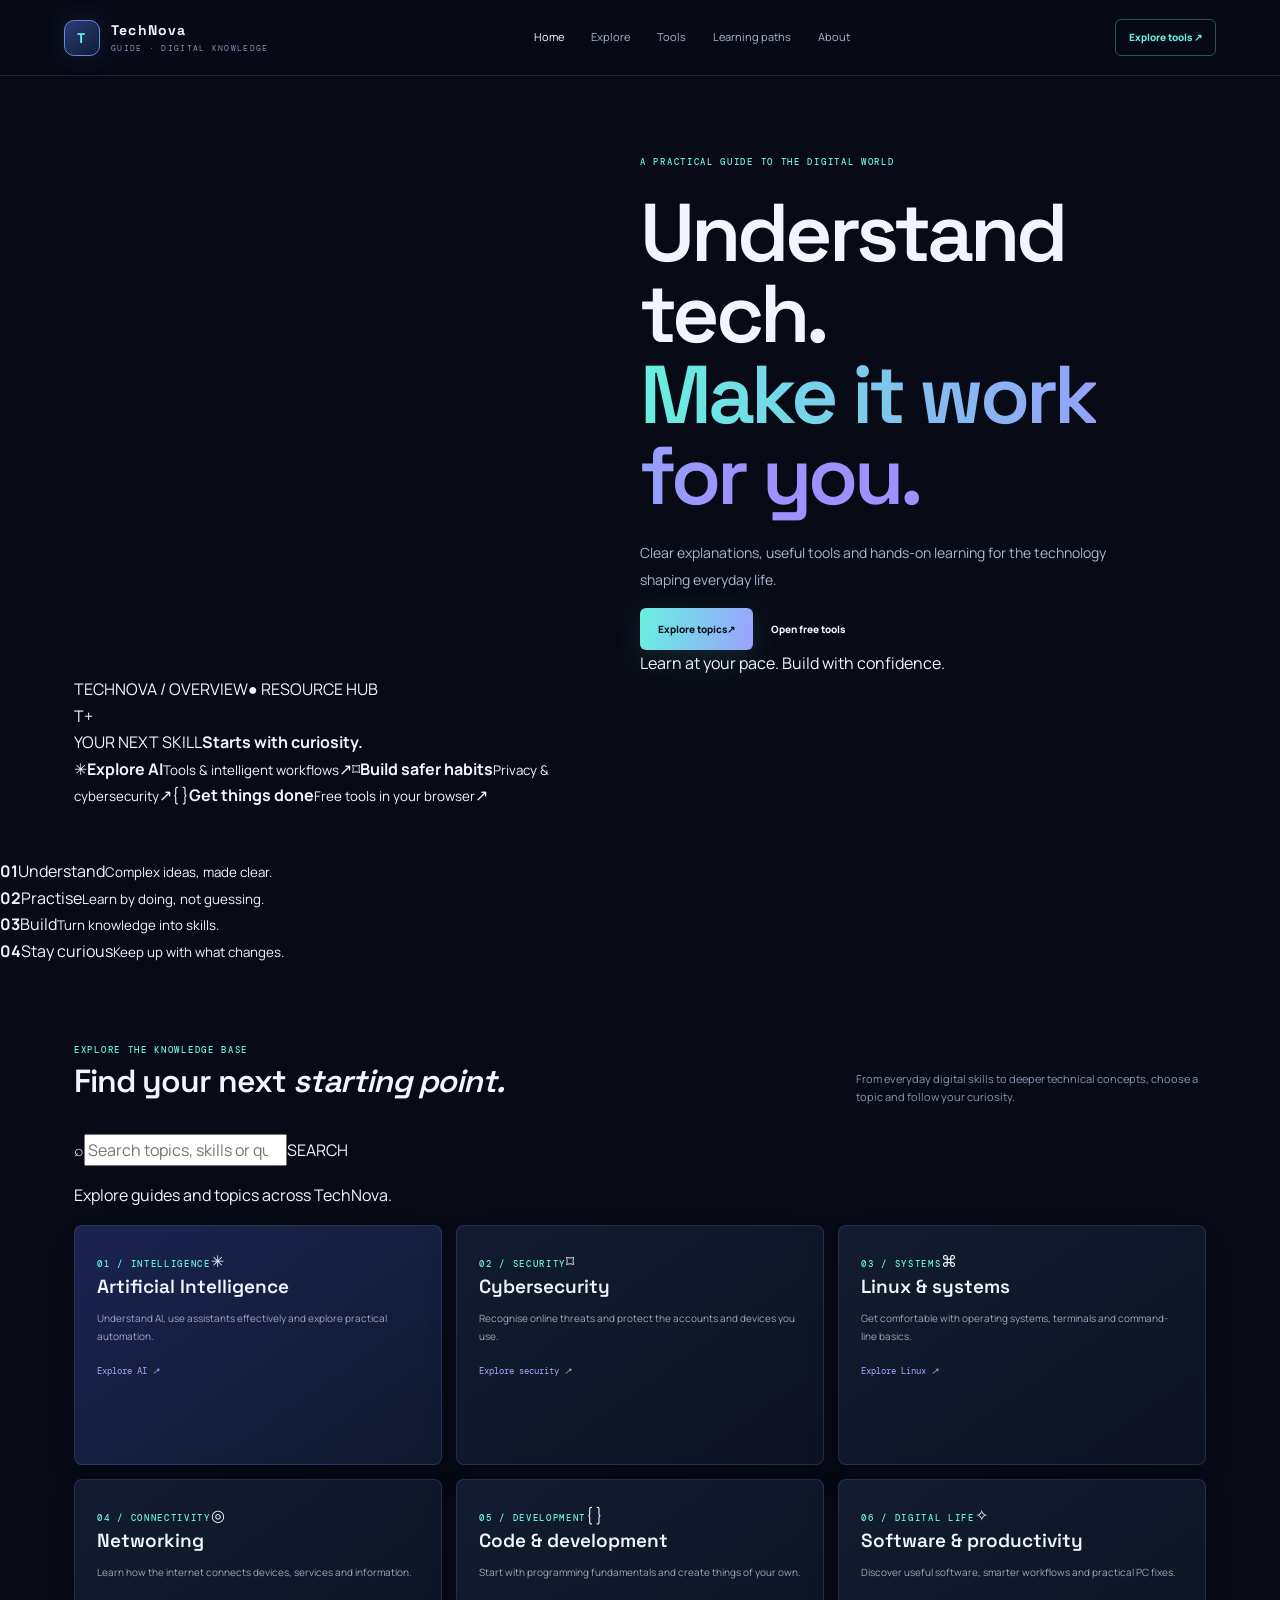
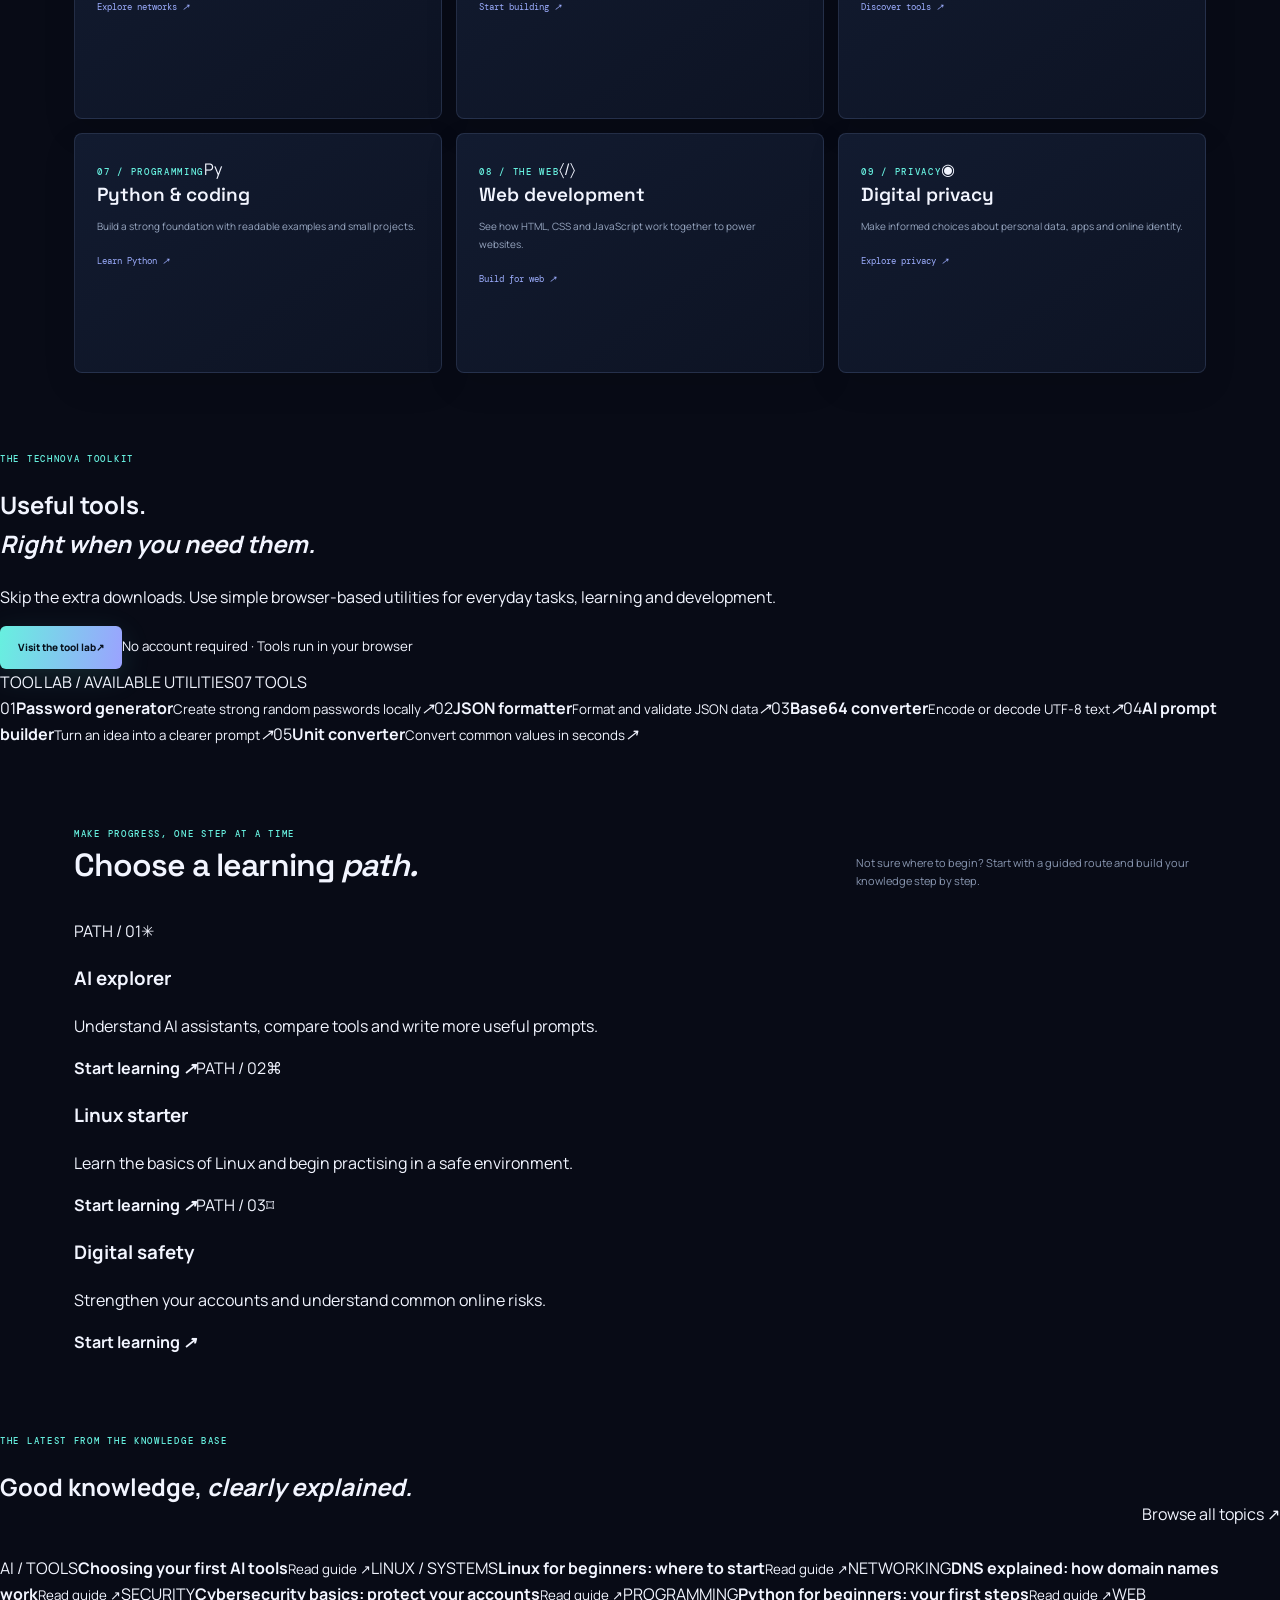
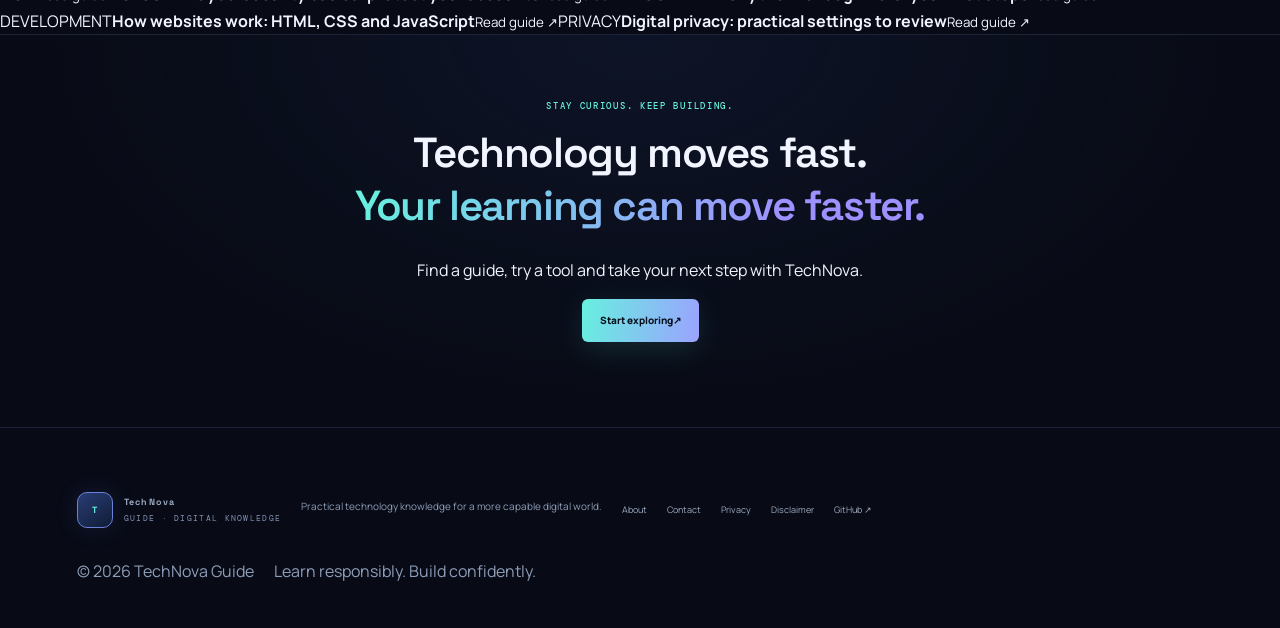
==== commit 88c2aa22: "Redesign TechNova homepage with a premium editorial layout" ====
--- a/technova-guide/index.html
+++ b/technova-guide/index.html
@@ -1,16 +1,73 @@
-<!doctype html><html lang="en"><head><meta charset="utf-8"><meta name="viewport" content="width=device-width, initial-scale=1"><meta name="google-site-verification" content="h4DV4Stwyd5hUsCHmTSVw-n4vFAA8SWqNGtpyFw26Vk"><meta name="description" content="Learn AI, cybersecurity, Linux, networking, coding and practical digital skills. Explore free browser tools and beginner-friendly technology guides at TechNova Guide."><meta property="og:title" content="TechNova Guide — Explore. Learn. Build."><meta property="og:description" content="Practical technology learning, useful free tools and clear guides for curious minds."><meta property="og:type" content="website"><meta property="og:url" content="https://technova-guide.neupanesisir2.workers.dev/"><meta name="theme-color" content="#080b16"><title>TechNova Guide — Explore. Learn. Build.</title><link rel="canonical" href="https://technova-guide.neupanesisir2.workers.dev/"><link rel="icon" href="assets/favicon.svg" type="image/svg+xml"><link rel="stylesheet" href="assets/style.css"></head><body>
-<header class="topbar"><a class="brand" href="index.html"><b class="mark">TN</b><span>TECHNOVA<small>GUIDE / DIGITAL UNIVERSE</small></span></a><button class="menu-toggle" aria-label="Toggle navigation" aria-expanded="false">☰</button><nav class="nav"><a class="active" href="index.html">Home</a><a href="#explore">Explore</a><a href="tools.html">Free Tools</a><a href="#paths">Learning Paths</a><a href="about.html">About</a></nav><a class="nav-cta" href="tools.html">Launch tools ↗</a></header>
-<main><section class="hero"><div class="grid-bg"></div><div class="hero-copy"><div class="eyebrow"><i></i> YOUR GATEWAY TO THE DIGITAL WORLD</div><h1>Technology is<br>your <em>next frontier.</em></h1><p>Discover AI, master digital skills, solve real problems and build what comes next. One platform. Endless ways to explore.</p><div class="actions"><a class="btn primary" href="#explore">Explore the universe ↗</a><a class="btn ghost" href="tools.html">Try free tools</a></div><div class="stats"><span><b>01</b> Learn by doing</span><span><b>02</b> Tools that work</span><span><b>∞</b> Keep exploring</span></div></div><div class="hero-art"><div class="halo"></div><div class="planet"><b>TN<span>+</span></b></div><div class="orbit one"></div><div class="orbit two"></div><label class="chip c1">✦ AI / INTELLIGENCE</label><label class="chip c2">⌘ BUILD / CREATE</label><label class="chip c3">◈ SECURE / PROTECT</label></div></section>
-<section class="search"><div><small>FIND YOUR NEXT DISCOVERY</small><h2>What do you want to learn?</h2></div><input id="site-search" type="search" placeholder="Search AI, Linux, Python, cybersecurity..." aria-label="Search TechNova"><p id="search-status">Search across guides, topics and tools.</p></section>
-<section class="section" id="explore"><div class="section-head"><div><small>THE DIGITAL UNIVERSE</small><h2>Explore every dimension.</h2></div><p>From your first command to your next big idea — find a place to start.</p></div><div class="topic-grid">
-<a class="topic feature" data-search="artificial intelligence ai prompts chatbots machine learning tools" href="articles/ai-tools-for-beginners.html"><small>01 / INTELLIGENCE</small><b class="symbol">✳</b><h3>Artificial Intelligence</h3><p>AI tools, prompt engineering, automation and practical workflows.</p><strong>Explore AI ↗</strong></a>
-<a class="topic" data-search="cybersecurity privacy passwords phishing online safety ethical security" href="articles/cybersecurity-basics.html"><small>02 / DEFENCE</small><b class="symbol">⬡</b><h3>Cybersecurity</h3><p>Protect accounts, understand threats and build safer habits.</p><strong>Explore security ↗</strong></a>
-<a class="topic" data-search="linux ubuntu kali terminal operating system commands" href="articles/linux-for-beginners.html"><small>03 / SYSTEMS</small><b class="symbol">⌘</b><h3>Linux & Systems</h3><p>Operating systems, terminal commands and hands-on setup.</p><strong>Explore Linux ↗</strong></a>
-<a class="topic" data-search="networking dns ip wifi router internet protocols" href="articles/dns-explained.html"><small>04 / CONNECTIVITY</small><b class="symbol">◎</b><h3>Networking</h3><p>Understand the internet, DNS, IP addresses, Wi-Fi and routers.</p><strong>Explore networks ↗</strong></a>
-<a class="topic" data-search="programming coding python javascript html css web development" href="tools.html#text-tools"><small>05 / CREATION</small><b class="symbol">{ }</b><h3>Code & Development</h3><p>Start coding, understand the web and turn ideas into projects.</p><strong>Start building ↗</strong></a>
-<a class="topic" data-search="software apps productivity digital tools pc troubleshooting windows" href="tools.html"><small>06 / PRODUCTIVITY</small><b class="symbol">✧</b><h3>Software & Digital Life</h3><p>Useful apps, PC fixes, workflows and smarter digital habits.</p><strong>Discover tools ↗</strong></a><a class="topic" data-search="python programming coding variables loops beginner" href="articles/python-for-beginners.html"><small>07 / PROGRAMMING</small><b class="symbol">Py</b><h3>Python & Coding</h3><p>Learn programming concepts with safe, practical first projects.</p><strong>Learn Python ↗</strong></a><a class="topic" data-search="web development html css javascript websites" href="articles/web-development-basics.html"><small>08 / THE WEB</small><b class="symbol">&lt;/&gt;</b><h3>Web Development</h3><p>Understand how websites are structured, styled and made interactive.</p><strong>Build for web ↗</strong></a><a class="topic" data-search="privacy data protection tracking browser permissions digital footprint" href="articles/digital-privacy-basics.html"><small>09 / PRIVACY</small><b class="symbol">◉</b><h3>Digital Privacy</h3><p>Make informed choices about accounts, apps, permissions and data.</p><strong>Explore privacy ↗</strong></a></div><p id="no-results" hidden>No matching topics yet. Try another keyword.</p></section>
-<section class="tool-band"><div><small>BUILT TO BE USED</small><h2>Less reading.<br><em>More doing.</em></h2><p>Use free, practical mini-tools right in your browser. Your inputs stay on your device for these tools.</p><a class="btn primary" href="tools.html">Open the tool lab ↗</a></div><div class="tool-preview"><small>TECHNOVA / TOOL LAB　● LIVE</small><div>01　<b>Password strength checker</b><span>Check a sample password locally</span></div><div>02　<b>AI prompt builder</b><span>Shape a better prompt</span></div><div>03　<b>Unit converter</b><span>Convert common units</span></div><div>04　<b>Text utilities</b><span>Clean and transform text</span></div><div>05　<b>Secure password generator</b><span>Create random passwords in your browser</span></div><div>06　<b>JSON formatter</b><span>Validate and pretty-print JSON locally</span></div><div>07　<b>Base64 converter</b><span>Encode and decode UTF-8 text</span></div></div></section>
-<section class="section" id="paths"><div class="section-head"><div><small>YOUR NEXT STEP STARTS HERE</small><h2>Choose a learning path.</h2></div><p>Clear starting points for curious beginners and experienced explorers.</p></div><div class="paths"><a href="articles/ai-tools-for-beginners.html"><small>PATH 01 · STARTER</small><h3>AI Explorer</h3><p>Understand AI assistants, compare tools and write useful prompts.</p><b>Begin path ↗</b></a><a href="articles/linux-for-beginners.html"><small>PATH 02 · HANDS-ON</small><h3>Linux Starter</h3><p>Learn what Linux is, choose a safe way to try it and use terminal basics.</p><b>Begin path ↗</b></a><a href="articles/cybersecurity-basics.html"><small>PATH 03 · ESSENTIALS</small><h3>Digital Safety</h3><p>Improve account security and recognise common online risks.</p><b>Begin path ↗</b></a></div></section>
-<section class="guides"><div class="section-head"><div><small>THE KNOWLEDGE BASE</small><h2>Start with a good question.</h2></div></div><a href="articles/ai-tools-for-beginners.html"><small>AI / TOOLS</small><b>How to choose your first AI tools</b><span>Read guide ↗</span></a><a href="articles/linux-for-beginners.html"><small>LINUX / SYSTEMS</small><b>Linux for beginners: where to start</b><span>Read guide ↗</span></a><a href="articles/dns-explained.html"><small>NETWORKING</small><b>DNS explained: how domain names work</b><span>Read guide ↗</span></a><a href="articles/cybersecurity-basics.html"><small>SECURITY</small><b>Cybersecurity basics: protect your accounts</b><span>Read guide ↗</span></a><a href="articles/python-for-beginners.html"><small>PROGRAMMING</small><b>Python for beginners: your first steps</b><span>Read guide ↗</span></a><a href="articles/web-development-basics.html"><small>WEB DEVELOPMENT</small><b>How websites work: HTML, CSS and JavaScript</b><span>Read guide ↗</span></a><a href="articles/digital-privacy-basics.html"><small>PRIVACY</small><b>Digital privacy: practical settings to review</b><span>Read guide ↗</span></a></section>
-<section class="closing"><small>STAY CURIOUS. STAY CAPABLE.</small><h2>The future is not just something to watch.<br><em>It is something you can build.</em></h2><a class="btn primary" href="tools.html">Explore TechNova ↗</a></section></main>
-<footer class="footer"><a class="brand" href="index.html"><b class="mark">TN</b><span>TECHNOVA<small>GUIDE / DIGITAL UNIVERSE</small></span></a><p>Independent, practical technology learning for a connected world.</p><div><a href="about.html">About</a><a href="contact.html">Contact</a><a href="privacy.html">Privacy</a><a href="disclaimer.html">Disclaimer</a></div><small>© 2026 TechNova Guide. Learn responsibly. Build boldly.</small></footer><script src="assets/main.js"></script></body></html>+<!doctype html>
+<html lang="en">
+<head>
+<meta charset="utf-8">
+<meta name="viewport" content="width=device-width, initial-scale=1">
+<meta name="description" content="Understand technology. Build digital skills. Explore practical guides on AI, cybersecurity, Linux, networking, coding and free browser tools.">
+<meta name="theme-color" content="#0b1020">
+<meta property="og:title" content="TechNova Guide — Technology, made useful.">
+<meta property="og:description" content="Clear guides, practical skills and useful tools for a changing digital world.">
+<meta property="og:type" content="website">
+<meta property="og:url" content="https://technova-guide.neupanesisir2.workers.dev/">
+<title>TechNova Guide — Technology, made useful.</title>
+<link rel="canonical" href="https://technova-guide.neupanesisir2.workers.dev/">
+<link rel="icon" href="assets/favicon.svg" type="image/svg+xml">
+<link rel="preconnect" href="https://fonts.googleapis.com">
+<link rel="preconnect" href="https://fonts.gstatic.com" crossorigin>
+<link href="https://fonts.googleapis.com/css2?family=DM+Mono:wght@400;500&family=DM+Sans:wght@400;500;600;700&family=Space+Grotesk:wght@400;500;600;700&display=swap" rel="stylesheet">
+<link rel="stylesheet" href="assets/style.css">
+</head>
+<body class="home-page">
+<header class="topbar">
+<a class="brand" href="index.html" aria-label="TechNova Guide home"><b class="mark">T</b><span>TechNova<small>GUIDE · DIGITAL KNOWLEDGE</small></span></a>
+<button class="menu-toggle" aria-label="Toggle navigation" aria-expanded="false">☰</button>
+<nav class="nav" aria-label="Main navigation"><a class="active" href="index.html">Home</a><a href="#discover">Explore</a><a href="tools.html">Tools</a><a href="#learning">Learning paths</a><a href="about.html">About</a></nav>
+<a class="nav-cta" href="tools.html">Explore tools <span aria-hidden="true">↗</span></a>
+</header>
+<main>
+<section class="hero">
+<div class="hero-grid" aria-hidden="true"></div>
+<div class="hero-copy">
+<div class="eyebrow"><span></span> A PRACTICAL GUIDE TO THE DIGITAL WORLD</div>
+<h1>Understand tech.<br><em>Make it work for you.</em></h1>
+<p class="hero-lede">Clear explanations, useful tools and hands-on learning for the technology shaping everyday life.</p>
+<div class="hero-actions"><a class="btn primary" href="#discover">Explore topics <span>↗</span></a><a class="btn secondary" href="tools.html">Open free tools</a></div>
+<div class="hero-note"><span class="note-line"></span><span>Learn at your pace. Build with confidence.</span></div>
+</div>
+<div class="hero-panel" aria-label="What you can do on TechNova Guide">
+<div class="panel-top"><span>TECHNOVA / OVERVIEW</span><span class="live-dot">● RESOURCE HUB</span></div>
+<div class="panel-main"><div class="panel-orb"><span>T<span class="orb-plus">+</span></span></div><div class="panel-caption"><span>YOUR NEXT SKILL</span><strong>Starts with curiosity.</strong></div></div>
+<div class="panel-links"><a href="articles/ai-tools-for-beginners.html"><span class="panel-icon">✳</span><span><b>Explore AI</b><small>Tools & intelligent workflows</small></span><span class="panel-arrow">↗</span></a><a href="articles/cybersecurity-basics.html"><span class="panel-icon">⌑</span><span><b>Build safer habits</b><small>Privacy & cybersecurity</small></span><span class="panel-arrow">↗</span></a><a href="tools.html"><span class="panel-icon">{ }</span><span><b>Get things done</b><small>Free tools in your browser</small></span><span class="panel-arrow">↗</span></a></div>
+</div>
+</section>
+<section class="quick-strip" aria-label="TechNova approach"><div><b>01</b><span>Understand</span><small>Complex ideas, made clear.</small></div><div><b>02</b><span>Practise</span><small>Learn by doing, not guessing.</small></div><div><b>03</b><span>Build</span><small>Turn knowledge into skills.</small></div><div><b>04</b><span>Stay curious</span><small>Keep up with what changes.</small></div></section>
+<section class="section discover-section" id="discover">
+<div class="section-head"><div><div class="eyebrow">EXPLORE THE KNOWLEDGE BASE</div><h2>Find your next <em>starting point.</em></h2></div><p>From everyday digital skills to deeper technical concepts, choose a topic and follow your curiosity.</p></div>
+<div class="search-wrap"><span class="search-icon">⌕</span><input id="site-search" type="search" placeholder="Search topics, skills or questions..." aria-label="Search TechNova Guide"><span class="search-hint">SEARCH</span><p id="search-status" aria-live="polite">Explore guides and topics across TechNova.</p></div>
+<div class="topic-grid">
+<a class="topic feature" data-search="artificial intelligence ai prompts chatbots machine learning automation tools" href="articles/ai-tools-for-beginners.html"><div class="topic-top"><small>01 / INTELLIGENCE</small><span>✳</span></div><h3>Artificial Intelligence</h3><p>Understand AI, use assistants effectively and explore practical automation.</p><strong>Explore AI <i>↗</i></strong></a>
+<a class="topic" data-search="cybersecurity privacy passwords phishing online safety ethical security" href="articles/cybersecurity-basics.html"><div class="topic-top"><small>02 / SECURITY</small><span>⌑</span></div><h3>Cybersecurity</h3><p>Recognise online threats and protect the accounts and devices you use.</p><strong>Explore security <i>↗</i></strong></a>
+<a class="topic" data-search="linux ubuntu kali terminal operating system commands" href="articles/linux-for-beginners.html"><div class="topic-top"><small>03 / SYSTEMS</small><span>⌘</span></div><h3>Linux & systems</h3><p>Get comfortable with operating systems, terminals and command-line basics.</p><strong>Explore Linux <i>↗</i></strong></a>
+<a class="topic" data-search="networking dns ip wifi router internet protocols" href="articles/dns-explained.html"><div class="topic-top"><small>04 / CONNECTIVITY</small><span>◎</span></div><h3>Networking</h3><p>Learn how the internet connects devices, services and information.</p><strong>Explore networks <i>↗</i></strong></a>
+<a class="topic" data-search="programming coding python javascript html css web development" href="articles/python-for-beginners.html"><div class="topic-top"><small>05 / DEVELOPMENT</small><span>{ }</span></div><h3>Code & development</h3><p>Start with programming fundamentals and create things of your own.</p><strong>Start building <i>↗</i></strong></a>
+<a class="topic" data-search="software apps productivity digital tools pc troubleshooting windows" href="tools.html"><div class="topic-top"><small>06 / DIGITAL LIFE</small><span>✧</span></div><h3>Software & productivity</h3><p>Discover useful software, smarter workflows and practical PC fixes.</p><strong>Discover tools <i>↗</i></strong></a>
+<a class="topic" data-search="python programming coding variables loops beginner" href="articles/python-for-beginners.html"><div class="topic-top"><small>07 / PROGRAMMING</small><span>Py</span></div><h3>Python & coding</h3><p>Build a strong foundation with readable examples and small projects.</p><strong>Learn Python <i>↗</i></strong></a>
+<a class="topic" data-search="web development html css javascript websites" href="articles/web-development-basics.html"><div class="topic-top"><small>08 / THE WEB</small><span>〈/〉</span></div><h3>Web development</h3><p>See how HTML, CSS and JavaScript work together to power websites.</p><strong>Build for web <i>↗</i></strong></a>
+<a class="topic" data-search="privacy data protection tracking browser permissions digital footprint" href="articles/digital-privacy-basics.html"><div class="topic-top"><small>09 / PRIVACY</small><span>◉</span></div><h3>Digital privacy</h3><p>Make informed choices about personal data, apps and online identity.</p><strong>Explore privacy <i>↗</i></strong></a>
+</div><p class="no-results" id="no-results" hidden>No matching topics. Try a different search.</p>
+</section>
+<section class="tool-feature">
+<div class="tool-feature-copy"><div class="eyebrow">THE TECHNOVA TOOLKIT</div><h2>Useful tools.<br><em>Right when you need them.</em></h2><p>Skip the extra downloads. Use simple browser-based utilities for everyday tasks, learning and development.</p><a class="btn primary" href="tools.html">Visit the tool lab <span>↗</span></a><small class="privacy-note">No account required · Tools run in your browser</small></div>
+<div class="tool-list"><div class="tool-list-head"><span>TOOL LAB / AVAILABLE UTILITIES</span><span>07 TOOLS</span></div><a href="tools.html"><span class="tool-number">01</span><span><b>Password generator</b><small>Create strong random passwords locally</small></span><i>↗</i></a><a href="tools.html"><span class="tool-number">02</span><span><b>JSON formatter</b><small>Format and validate JSON data</small></span><i>↗</i></a><a href="tools.html"><span class="tool-number">03</span><span><b>Base64 converter</b><small>Encode or decode UTF-8 text</small></span><i>↗</i></a><a href="tools.html"><span class="tool-number">04</span><span><b>AI prompt builder</b><small>Turn an idea into a clearer prompt</small></span><i>↗</i></a><a href="tools.html"><span class="tool-number">05</span><span><b>Unit converter</b><small>Convert common values in seconds</small></span><i>↗</i></a></div>
+</section>
+<section class="section learning-section" id="learning"><div class="section-head"><div><div class="eyebrow">MAKE PROGRESS, ONE STEP AT A TIME</div><h2>Choose a learning <em>path.</em></h2></div><p>Not sure where to begin? Start with a guided route and build your knowledge step by step.</p></div>
+<div class="path-grid"><a href="articles/ai-tools-for-beginners.html"><span class="path-index">PATH / 01</span><span class="path-icon">✳</span><h3>AI explorer</h3><p>Understand AI assistants, compare tools and write more useful prompts.</p><b>Start learning <i>↗</i></b></a><a href="articles/linux-for-beginners.html"><span class="path-index">PATH / 02</span><span class="path-icon">⌘</span><h3>Linux starter</h3><p>Learn the basics of Linux and begin practising in a safe environment.</p><b>Start learning <i>↗</i></b></a><a href="articles/cybersecurity-basics.html"><span class="path-index">PATH / 03</span><span class="path-icon">⌑</span><h3>Digital safety</h3><p>Strengthen your accounts and understand common online risks.</p><b>Start learning <i>↗</i></b></a></div>
+</section>
+<section class="resource-section"><div class="section-head"><div><div class="eyebrow">THE LATEST FROM THE KNOWLEDGE BASE</div><h2>Good knowledge, <em>clearly explained.</em></h2></div><a class="text-link" href="#discover">Browse all topics ↗</a></div>
+<div class="resource-list"><a href="articles/ai-tools-for-beginners.html"><span>AI / TOOLS</span><b>Choosing your first AI tools</b><small>Read guide ↗</small></a><a href="articles/linux-for-beginners.html"><span>LINUX / SYSTEMS</span><b>Linux for beginners: where to start</b><small>Read guide ↗</small></a><a href="articles/dns-explained.html"><span>NETWORKING</span><b>DNS explained: how domain names work</b><small>Read guide ↗</small></a><a href="articles/cybersecurity-basics.html"><span>SECURITY</span><b>Cybersecurity basics: protect your accounts</b><small>Read guide ↗</small></a><a href="articles/python-for-beginners.html"><span>PROGRAMMING</span><b>Python for beginners: your first steps</b><small>Read guide ↗</small></a><a href="articles/web-development-basics.html"><span>WEB DEVELOPMENT</span><b>How websites work: HTML, CSS and JavaScript</b><small>Read guide ↗</small></a><a href="articles/digital-privacy-basics.html"><span>PRIVACY</span><b>Digital privacy: practical settings to review</b><small>Read guide ↗</small></a></div>
+</section>
+<section class="closing"><div class="eyebrow">STAY CURIOUS. KEEP BUILDING.</div><h2>Technology moves fast.<br><em>Your learning can move faster.</em></h2><p>Find a guide, try a tool and take your next step with TechNova.</p><a class="btn primary" href="#discover">Start exploring <span>↗</span></a></section>
+</main>
+<footer class="footer"><div class="footer-main"><a class="brand" href="index.html"><b class="mark">T</b><span>TechNova<small>GUIDE · DIGITAL KNOWLEDGE</small></span></a><p>Practical technology knowledge for a more capable digital world.</p><div class="footer-links"><a href="about.html">About</a><a href="contact.html">Contact</a><a href="privacy.html">Privacy</a><a href="disclaimer.html">Disclaimer</a><a href="https://github.com/neupanesisir2-bit/technova-guide">GitHub ↗</a></div></div><div class="footer-bottom"><span>© 2026 TechNova Guide</span><span>Learn responsibly. Build confidently.</span></div></footer>
+<script src="assets/main.js"></script>
+</body></html>
--- a/technova-guide/assets/style.css
+++ b/technova-guide/assets/style.css
@@ -1 +1,4 @@
-@import url('https://fonts.googleapis.com/css2?family=DM+Mono:wght@400;500&family=Manrope:wght@400;500;600;700;800&family=Space+Grotesk:wght@400;500;600;700&display=swap');:root{--bg:#080b16;--text:#f2f5ff;--muted:#9ba8c1;--line:#a5beff24;--cyan:#67f0df;--display:'Space Grotesk',sans-serif;--body:'Manrope',sans-serif;--mono:'DM Mono',monospace}*{box-sizing:border-box}html{scroll-behavior:smooth;scroll-padding-top:90px}body{margin:0;background:var(--bg);color:var(--text);font-family:var(--body);line-height:1.65}a{color:inherit;text-decoration:none}button,input,textarea,select{font:inherit}.topbar{height:76px;padding:0 max(calc((100vw - 1180px)/2),5vw);display:flex;align-items:center;justify-content:space-between;border-bottom:1px solid var(--line);position:sticky;top:0;z-index:30;background:#080b16ed;backdrop-filter:blur(18px)}.brand{display:flex;align-items:center;gap:11px;font:700 14px var(--display);letter-spacing:1.2px}.brand>span:last-child{display:grid;line-height:1.2}.brand small{font:400 8px var(--mono);color:#8291b1;letter-spacing:1.3px;margin-top:5px}.mark{width:36px;height:36px;border:1px solid #6c82d9;border-radius:10px;display:grid;place-items:center;background:linear-gradient(145deg,#293d75,#101c36);color:var(--cyan);box-shadow:0 0 25px #5f82ff22}.nav{display:flex;gap:27px;color:#aab5cc;font-size:11px}.nav a:hover,.nav .active{color:white}.nav-cta{font-size:10px;font-weight:800;color:var(--cyan);border:1px solid #67f0df55;border-radius:6px;padding:9px 13px}.menu-toggle{display:none;background:none;border:0;color:white;font-size:23px}.hero{max-width:1180px;min-height:590px;margin:auto;padding:80px 24px 50px;display:grid;grid-template-columns:1fr 1fr;align-items:center;position:relative;overflow:hidden}.grid-bg{position:absolute;inset:0;background-image:linear-gradient(#718fe20e 1px,transparent 1px),linear-gradient(90deg,#718fe20e 1px,transparent 1px);background-size:48px 48px;mask-image:linear-gradient(to right,black,transparent 85%)}.hero-copy{position:relative;z-index:2}.eyebrow,.section small,.search small,.tool-band small,.closing small{font:500 9px var(--mono);letter-spacing:1.7px;color:var(--cyan)}.eyebrow i{display:inline-block;width:7px;height:7px;background:var(--cyan);border-radius:50%;box-shadow:0 0 12px var(--cyan);margin-right:9px}.hero h1{font:600 clamp(52px,6.4vw,82px)/.99 var(--display);letter-spacing:-4px;margin:24px 0}.hero h1 em,.tool-band h2 em,.closing h2 em{font-style:normal;background:linear-gradient(90deg,var(--cyan),#9d91ff 75%);color:transparent;background-clip:text}.hero-copy>p{max-width:510px;color:#aab6cd;font-size:14px;line-height:1.9}.actions{display:flex;gap:13px;margin-top:28px;flex-wrap:wrap}.btn{display:inline-flex;align-items:center;justify-content:center;padding:13px 18px;border-radius:6px;font-size:10px;font-weight:800}.primary{background:linear-gradient(100deg,var(--cyan),#9ba2ff);color:#07111d;box-shadow:0 8px 30px #67f0df20}.ghost{border:1px solid var(--line);color:#dce4f7}.stats{display:flex;gap:30px;margin-top:48px}.stats span{display:grid;font-size:9px;color:#8492ad}.stats b{font:500 17px var(--mono);color:var(--cyan)}.hero-art{height:420px;position:relative;display:grid;place-items:center}.planet{width:250px;height:250px;border-radius:50%;background:radial-gradient(circle at 35% 30%,#667ce0,#273b76 35%,#121a3b 70%);box-shadow:inset -25px -22px 45px #050816,0 0 85px #657eff44;display:grid;place-items:center;position:relative;z-index:2}.planet:before{content:'';position:absolute;inset:15px;border:1px solid #9bb2ff55;border-radius:50%}.planet b{font:700 52px var(--display);color:#effbff;text-shadow:0 0 25px var(--cyan)}.planet b span{color:var(--cyan)}.halo{position:absolute;width:340px;height:340px;border:1px solid #8b9dff26;border-radius:50%}.orbit{position:absolute;width:440px;height:155px;border:1px solid #67f0df66;border-radius:50%;transform:rotate(-24deg);z-index:3}.orbit.two{width:380px;height:230px;transform:rotate(55deg);border-color:#9a83ff55}.chip{position:absolute;z-index:4;background:#111a31ef;border:1px solid var(--line);padding:9px 12px;border-radius:5px;font:9px var(--mono);color:#d9e3ff}.c1{top:45px;right:0}.c2{bottom:55px;left:0}.c3{right:0;bottom:80px}.search{max-width:1132px;margin:auto;padding:38px 24px 48px;border-top:1px solid var(--line);display:grid;grid-template-columns:1fr 1.2fr;gap:5px 30px;align-items:center}.search h2,.section h2,.guides h2{font:600 32px var(--display);letter-spacing:-1px;margin:5px 0}.search input{height:54px;border:1px solid #7b91d455;border-radius:7px;background:#0d1425;color:white;padding:0 16px;outline:0;font-size:11px}.search p{grid-column:2;color:#7686a4;font-size:9px;margin:0}.section{max-width:1180px;margin:auto;padding:80px 24px}.section-head{display:flex;justify-content:space-between;align-items:end;gap:25px;margin-bottom:28px}.section-head>p{max-width:350px;color:#8997b1;font-size:11px;margin:0}.topic-grid{display:grid;grid-template-columns:repeat(3,1fr);gap:14px}.topic{min-height:240px;padding:22px;border:1px solid var(--line);border-radius:8px;background:linear-gradient(145deg,#121b30,#0d1323);transition:.2s}.topic:hover,.paths a:hover{transform:translateY(-4px);border-color:#7c98ff88}.topic.feature{background:linear-gradient(145deg,#1a2450,#10192d)}.topic>small,.paths small,.guides small{font:9px var(--mono);color:#8292b6}.symbol{display:block;font:38px var(--display);color:var(--cyan);margin:18px 0 8px}.topic h3,.paths h3{font:600 19px var(--display);margin:0 0 7px}.topic p,.paths p{font-size:10px;color:#98a7c1;line-height:1.8}.topic strong,.paths b{font:9px var(--mono);color:#9daeff}.tool-band{max-width:1132px;margin:10px auto 25px;padding:45px;border:1px solid #7a8de344;border-radius:10px;background:radial-gradient(ellipse at 10% 10%,#27366a,#121d36 48%,#101629);display:grid;grid-template-columns:1fr 1fr;gap:40px;align-items:center}.tool-band h2{font:600 39px/1.1 var(--display);margin:13px 0}.tool-band p{color:#a4b2ca;font-size:11px;max-width:380px;line-height:1.9;margin-bottom:23px}.tool-preview{border:1px solid #a2b4ff33;border-radius:8px;background:#080e1bd9;padding:16px;font-size:9px;color:#8494b5}.tool-preview>div{padding:13px 3px;border-bottom:1px solid #ffffff12;color:var(--cyan)}.tool-preview b{color:#e4ebff}.tool-preview span{display:block;color:#7f8eaa;font-size:8px}.paths{display:grid;grid-template-columns:repeat(3,1fr);gap:14px}.paths a{padding:23px;border:1px solid var(--line);border-radius:8px;background:#10182a;transition:.2s}.paths h3{margin:22px 0 8px}.guides{max-width:1132px;margin:auto;padding:15px 24px 75px}.guides>a{display:grid;grid-template-columns:160px 1fr 100px;gap:18px;align-items:center;padding:16px 7px;border-top:1px solid var(--line)}.guides>a:last-child{border-bottom:1px solid var(--line)}.guides>a b{font:500 13px var(--display)}.guides>a span{font:9px var(--mono);color:#a5b5ff;text-align:right}.closing{text-align:center;padding:65px 20px 85px;border-top:1px solid var(--line);background:radial-gradient(ellipse at 50% 0,#18264a55,transparent 65%)}.closing h2{font:600 clamp(26px,4vw,42px)/1.25 var(--display);letter-spacing:-1.4px;margin:15px 0 25px}.footer{border-top:1px solid var(--line);padding:35px max(calc((100vw - 1132px)/2),6vw) 24px;color:#8e9db8}.footer p{font-size:10px;margin:15px 0}.footer>div{display:flex;gap:20px;margin:20px 0}.footer>div a,.footer>small{font-size:9px;color:#9ba9c1}.page-wrap{max-width:900px;margin:60px auto;padding:0 24px 80px}.page-wrap h1{font:600 42px var(--display)}.page-wrap h2{font:600 23px var(--display);margin-top:34px}.page-wrap p,.page-wrap li{color:#b3bfd3}.page-wrap a{color:#9cb2ff;text-decoration:underline}.article-meta{color:#8c9bb7;font-size:12px;margin:15px 0 30px}.callout{background:#14213b;border-left:3px solid var(--cyan);padding:16px 19px;border-radius:7px;margin:24px 0}.page-wrap code{background:#1b2944;padding:2px 6px;border-radius:4px;color:#b9c8ff}.tool-hero{max-width:1132px;margin:auto;padding:60px 24px 25px}.tool-hero h1{font:600 clamp(38px,5vw,58px)/1.1 var(--display);margin:15px 0}.tool-hero p{color:#9eabc4;font-size:12px;max-width:620px}.tool-grid{max-width:1132px;margin:auto;padding:25px 24px 80px;display:grid;grid-template-columns:repeat(2,1fr);gap:16px}.tool-card{border:1px solid var(--line);border-radius:8px;background:linear-gradient(145deg,#121c32,#0e1424);padding:22px}.tool-card h2{font:600 20px var(--display);margin:8px 0}.tool-card p{font-size:10px;color:#94a3bd}.tool-card label{display:block;font-size:10px;color:#b7c5dc;margin:13px 0 6px}.tool-card input,.tool-card textarea,.tool-card select{width:100%;background:#080f1e;color:#eef3ff;border:1px solid #6478a744;border-radius:5px;padding:11px;font-size:11px}.tool-card textarea{min-height:85px}.tool-card button{margin-top:12px;border:0;border-radius:5px;background:linear-gradient(100deg,var(--cyan),#9ba2ff);color:#07111d;padding:10px 14px;font-size:10px;font-weight:800;cursor:pointer}.tool-output{margin-top:12px;padding:12px;background:#080f1e;border:1px solid var(--line);border-radius:5px;color:#c7d5ee;font-size:10px;white-space:pre-wrap;overflow-wrap:anywhere}.meter{height:5px;background:#26324b;border-radius:8px;margin-top:10px;overflow:hidden}.meter span{display:block;height:100%;width:0;background:var(--cyan)}.tool-status{font-size:10px;color:var(--cyan);margin-top:7px}.inline-controls{display:grid;grid-template-columns:1fr 1fr;gap:10px}@media(max-width:850px){.hero{grid-template-columns:1fr}.hero-art{height:340px}.search{grid-template-columns:1fr}.search p{grid-column:1}.topic-grid{grid-template-columns:repeat(2,1fr)}.tool-band{margin:10px 18px 25px;grid-template-columns:1fr}.paths{grid-template-columns:1fr}}@media(max-width:620px){.topbar{height:66px;padding:0 18px}.menu-toggle{display:block}.nav{display:none;position:absolute;top:65px;left:0;right:0;padding:18px 22px;background:#0c1325;flex-direction:column}.nav.open{display:flex}.nav-cta{display:none}.hero{padding:55px 21px 30px}.hero h1{letter-spacing:-2.8px}.stats{gap:17px}.hero-art{height:280px;transform:scale(.82);margin:-5px -30px}.search{padding:30px 20px}.section{padding:58px 20px}.section-head{align-items:flex-start;flex-direction:column}.topic-grid,.tool-grid{grid-template-columns:1fr}.tool-band{padding:25px 20px}.guides>a{grid-template-columns:1fr auto;gap:5px}.guides>a small{grid-column:1/-1}.guides>a b{font-size:11px}.guides>a span{font-size:8px}.footer{padding:30px 22px}.footer>div{flex-wrap:wrap}.tool-hero{padding:40px 20px 15px}.tool-grid{padding:15px 18px 60px}.inline-controls{grid-template-columns:1fr}}+@import url('https://fonts.googleapis.com/css2?family=DM+Mono:wght@400;500&family=Manrope:wght@400;500;600;700;800&family=Space+Grotesk:wght@400;500;600;700&display=swap');:root{--bg:#080b16;--text:#f2f5ff;--muted:#9ba8c1;--line:#a5beff24;--cyan:#67f0df;--display:'Space Grotesk',sans-serif;--body:'Manrope',sans-serif;--mono:'DM Mono',monospace}*{box-sizing:border-box}html{scroll-behavior:smooth;scroll-padding-top:90px}body{margin:0;background:var(--bg);color:var(--text);font-family:var(--body);line-height:1.65}a{color:inherit;text-decoration:none}button,input,textarea,select{font:inherit}.topbar{height:76px;padding:0 max(calc((100vw - 1180px)/2),5vw);display:flex;align-items:center;justify-content:space-between;border-bottom:1px solid var(--line);position:sticky;top:0;z-index:30;background:#080b16ed;backdrop-filter:blur(18px)}.brand{display:flex;align-items:center;gap:11px;font:700 14px var(--display);letter-spacing:1.2px}.brand>span:last-child{display:grid;line-height:1.2}.brand small{font:400 8px var(--mono);color:#8291b1;letter-spacing:1.3px;margin-top:5px}.mark{width:36px;height:36px;border:1px solid #6c82d9;border-radius:10px;display:grid;place-items:center;background:linear-gradient(145deg,#293d75,#101c36);color:var(--cyan);box-shadow:0 0 25px #5f82ff22}.nav{display:flex;gap:27px;color:#aab5cc;font-size:11px}.nav a:hover,.nav .active{color:white}.nav-cta{font-size:10px;font-weight:800;color:var(--cyan);border:1px solid #67f0df55;border-radius:6px;padding:9px 13px}.menu-toggle{display:none;background:none;border:0;color:white;font-size:23px}.hero{max-width:1180px;min-height:590px;margin:auto;padding:80px 24px 50px;display:grid;grid-template-columns:1fr 1fr;align-items:center;position:relative;overflow:hidden}.grid-bg{position:absolute;inset:0;background-image:linear-gradient(#718fe20e 1px,transparent 1px),linear-gradient(90deg,#718fe20e 1px,transparent 1px);background-size:48px 48px;mask-image:linear-gradient(to right,black,transparent 85%)}.hero-copy{position:relative;z-index:2}.eyebrow,.section small,.search small,.tool-band small,.closing small{font:500 9px var(--mono);letter-spacing:1.7px;color:var(--cyan)}.eyebrow i{display:inline-block;width:7px;height:7px;background:var(--cyan);border-radius:50%;box-shadow:0 0 12px var(--cyan);margin-right:9px}.hero h1{font:600 clamp(52px,6.4vw,82px)/.99 var(--display);letter-spacing:-4px;margin:24px 0}.hero h1 em,.tool-band h2 em,.closing h2 em{font-style:normal;background:linear-gradient(90deg,var(--cyan),#9d91ff 75%);color:transparent;background-clip:text}.hero-copy>p{max-width:510px;color:#aab6cd;font-size:14px;line-height:1.9}.actions{display:flex;gap:13px;margin-top:28px;flex-wrap:wrap}.btn{display:inline-flex;align-items:center;justify-content:center;padding:13px 18px;border-radius:6px;font-size:10px;font-weight:800}.primary{background:linear-gradient(100deg,var(--cyan),#9ba2ff);color:#07111d;box-shadow:0 8px 30px #67f0df20}.ghost{border:1px solid var(--line);color:#dce4f7}.stats{display:flex;gap:30px;margin-top:48px}.stats span{display:grid;font-size:9px;color:#8492ad}.stats b{font:500 17px var(--mono);color:var(--cyan)}.hero-art{height:420px;position:relative;display:grid;place-items:center}.planet{width:250px;height:250px;border-radius:50%;background:radial-gradient(circle at 35% 30%,#667ce0,#273b76 35%,#121a3b 70%);box-shadow:inset -25px -22px 45px #050816,0 0 85px #657eff44;display:grid;place-items:center;position:relative;z-index:2}.planet:before{content:'';position:absolute;inset:15px;border:1px solid #9bb2ff55;border-radius:50%}.planet b{font:700 52px var(--display);color:#effbff;text-shadow:0 0 25px var(--cyan)}.planet b span{color:var(--cyan)}.halo{position:absolute;width:340px;height:340px;border:1px solid #8b9dff26;border-radius:50%}.orbit{position:absolute;width:440px;height:155px;border:1px solid #67f0df66;border-radius:50%;transform:rotate(-24deg);z-index:3}.orbit.two{width:380px;height:230px;transform:rotate(55deg);border-color:#9a83ff55}.chip{position:absolute;z-index:4;background:#111a31ef;border:1px solid var(--line);padding:9px 12px;border-radius:5px;font:9px var(--mono);color:#d9e3ff}.c1{top:45px;right:0}.c2{bottom:55px;left:0}.c3{right:0;bottom:80px}.search{max-width:1132px;margin:auto;padding:38px 24px 48px;border-top:1px solid var(--line);display:grid;grid-template-columns:1fr 1.2fr;gap:5px 30px;align-items:center}.search h2,.section h2,.guides h2{font:600 32px var(--display);letter-spacing:-1px;margin:5px 0}.search input{height:54px;border:1px solid #7b91d455;border-radius:7px;background:#0d1425;color:white;padding:0 16px;outline:0;font-size:11px}.search p{grid-column:2;color:#7686a4;font-size:9px;margin:0}.section{max-width:1180px;margin:auto;padding:80px 24px}.section-head{display:flex;justify-content:space-between;align-items:end;gap:25px;margin-bottom:28px}.section-head>p{max-width:350px;color:#8997b1;font-size:11px;margin:0}.topic-grid{display:grid;grid-template-columns:repeat(3,1fr);gap:14px}.topic{min-height:240px;padding:22px;border:1px solid var(--line);border-radius:8px;background:linear-gradient(145deg,#121b30,#0d1323);transition:.2s}.topic:hover,.paths a:hover{transform:translateY(-4px);border-color:#7c98ff88}.topic.feature{background:linear-gradient(145deg,#1a2450,#10192d)}.topic>small,.paths small,.guides small{font:9px var(--mono);color:#8292b6}.symbol{display:block;font:38px var(--display);color:var(--cyan);margin:18px 0 8px}.topic h3,.paths h3{font:600 19px var(--display);margin:0 0 7px}.topic p,.paths p{font-size:10px;color:#98a7c1;line-height:1.8}.topic strong,.paths b{font:9px var(--mono);color:#9daeff}.tool-band{max-width:1132px;margin:10px auto 25px;padding:45px;border:1px solid #7a8de344;border-radius:10px;background:radial-gradient(ellipse at 10% 10%,#27366a,#121d36 48%,#101629);display:grid;grid-template-columns:1fr 1fr;gap:40px;align-items:center}.tool-band h2{font:600 39px/1.1 var(--display);margin:13px 0}.tool-band p{color:#a4b2ca;font-size:11px;max-width:380px;line-height:1.9;margin-bottom:23px}.tool-preview{border:1px solid #a2b4ff33;border-radius:8px;background:#080e1bd9;padding:16px;font-size:9px;color:#8494b5}.tool-preview>div{padding:13px 3px;border-bottom:1px solid #ffffff12;color:var(--cyan)}.tool-preview b{color:#e4ebff}.tool-preview span{display:block;color:#7f8eaa;font-size:8px}.paths{display:grid;grid-template-columns:repeat(3,1fr);gap:14px}.paths a{padding:23px;border:1px solid var(--line);border-radius:8px;background:#10182a;transition:.2s}.paths h3{margin:22px 0 8px}.guides{max-width:1132px;margin:auto;padding:15px 24px 75px}.guides>a{display:grid;grid-template-columns:160px 1fr 100px;gap:18px;align-items:center;padding:16px 7px;border-top:1px solid var(--line)}.guides>a:last-child{border-bottom:1px solid var(--line)}.guides>a b{font:500 13px var(--display)}.guides>a span{font:9px var(--mono);color:#a5b5ff;text-align:right}.closing{text-align:center;padding:65px 20px 85px;border-top:1px solid var(--line);background:radial-gradient(ellipse at 50% 0,#18264a55,transparent 65%)}.closing h2{font:600 clamp(26px,4vw,42px)/1.25 var(--display);letter-spacing:-1.4px;margin:15px 0 25px}.footer{border-top:1px solid var(--line);padding:35px max(calc((100vw - 1132px)/2),6vw) 24px;color:#8e9db8}.footer p{font-size:10px;margin:15px 0}.footer>div{display:flex;gap:20px;margin:20px 0}.footer>div a,.footer>small{font-size:9px;color:#9ba9c1}.page-wrap{max-width:900px;margin:60px auto;padding:0 24px 80px}.page-wrap h1{font:600 42px var(--display)}.page-wrap h2{font:600 23px var(--display);margin-top:34px}.page-wrap p,.page-wrap li{color:#b3bfd3}.page-wrap a{color:#9cb2ff;text-decoration:underline}.article-meta{color:#8c9bb7;font-size:12px;margin:15px 0 30px}.callout{background:#14213b;border-left:3px solid var(--cyan);padding:16px 19px;border-radius:7px;margin:24px 0}.page-wrap code{background:#1b2944;padding:2px 6px;border-radius:4px;color:#b9c8ff}.tool-hero{max-width:1132px;margin:auto;padding:60px 24px 25px}.tool-hero h1{font:600 clamp(38px,5vw,58px)/1.1 var(--display);margin:15px 0}.tool-hero p{color:#9eabc4;font-size:12px;max-width:620px}.tool-grid{max-width:1132px;margin:auto;padding:25px 24px 80px;display:grid;grid-template-columns:repeat(2,1fr);gap:16px}.tool-card{border:1px solid var(--line);border-radius:8px;background:linear-gradient(145deg,#121c32,#0e1424);padding:22px}.tool-card h2{font:600 20px var(--display);margin:8px 0}.tool-card p{font-size:10px;color:#94a3bd}.tool-card label{display:block;font-size:10px;color:#b7c5dc;margin:13px 0 6px}.tool-card input,.tool-card textarea,.tool-card select{width:100%;background:#080f1e;color:#eef3ff;border:1px solid #6478a744;border-radius:5px;padding:11px;font-size:11px}.tool-card textarea{min-height:85px}.tool-card button{margin-top:12px;border:0;border-radius:5px;background:linear-gradient(100deg,var(--cyan),#9ba2ff);color:#07111d;padding:10px 14px;font-size:10px;font-weight:800;cursor:pointer}.tool-output{margin-top:12px;padding:12px;background:#080f1e;border:1px solid var(--line);border-radius:5px;color:#c7d5ee;font-size:10px;white-space:pre-wrap;overflow-wrap:anywhere}.meter{height:5px;background:#26324b;border-radius:8px;margin-top:10px;overflow:hidden}.meter span{display:block;height:100%;width:0;background:var(--cyan)}.tool-status{font-size:10px;color:var(--cyan);margin-top:7px}.inline-controls{display:grid;grid-template-columns:1fr 1fr;gap:10px}@media(max-width:850px){.hero{grid-template-columns:1fr}.hero-art{height:340px}.search{grid-template-columns:1fr}.search p{grid-column:1}.topic-grid{grid-template-columns:repeat(2,1fr)}.tool-band{margin:10px 18px 25px;grid-template-columns:1fr}.paths{grid-template-columns:1fr}}@media(max-width:620px){.topbar{height:66px;padding:0 18px}.menu-toggle{display:block}.nav{display:none;position:absolute;top:65px;left:0;right:0;padding:18px 22px;background:#0c1325;flex-direction:column}.nav.open{display:flex}.nav-cta{display:none}.hero{padding:55px 21px 30px}.hero h1{letter-spacing:-2.8px}.stats{gap:17px}.hero-art{height:280px;transform:scale(.82);margin:-5px -30px}.search{padding:30px 20px}.section{padding:58px 20px}.section-head{align-items:flex-start;flex-direction:column}.topic-grid,.tool-grid{grid-template-columns:1fr}.tool-band{padding:25px 20px}.guides>a{grid-template-columns:1fr auto;gap:5px}.guides>a small{grid-column:1/-1}.guides>a b{font-size:11px}.guides>a span{font-size:8px}.footer{padding:30px 22px}.footer>div{flex-wrap:wrap}.tool-hero{padding:40px 20px 15px}.tool-grid{padding:15px 18px 60px}.inline-controls{grid-template-columns:1fr}}
+/* TechNova Guide polish: accessible states, consistent legacy page headers and responsive details */
+:focus-visible{outline:2px solid var(--cyan);outline-offset:4px}a,button{ -webkit-tap-highlight-color:transparent}.topic,.paths a,.tool-card{box-shadow:0 12px 34px #00000018}.topic:hover{box-shadow:0 18px 42px #00000035}.topic[hidden]{display:none}.search input:focus,.tool-card input:focus,.tool-card textarea:focus,.tool-card select:focus{border-color:var(--cyan);box-shadow:0 0 0 3px #67f0df18}.site-header{height:76px;padding:0 max(calc((100vw - 1180px)/2),5vw);display:flex;align-items:center;justify-content:space-between;border-bottom:1px solid var(--line);position:sticky;top:0;z-index:30;background:#080b16ed;backdrop-filter:blur(18px)}.brand-mark{width:36px;height:36px;border:1px solid #6c82d9;border-radius:10px;display:grid;place-items:center;background:linear-gradient(145deg,#293d75,#101c36);color:var(--cyan);font:700 16px var(--display);box-shadow:0 0 25px #5f82ff22}.footer-links{display:flex;gap:20px;margin:20px 0}.footer-links a{font-size:9px;color:#9ba9c1}.page-wrap{min-height:55vh}.page-wrap .site-footer-note{border-top:1px solid var(--line);padding-top:16px;color:#7788a7;font-size:11px}.tool-card button:hover,.btn:hover{filter:brightness(1.08);transform:translateY(-1px)}.tool-card button:focus-visible,.btn:focus-visible{outline:2px solid white;outline-offset:3px}.tool-card .secondary-button{background:#17243d;color:#dce7ff;border:1px solid #8297cb55}.tool-card .tool-output{min-height:42px}.tool-card .tool-output:empty{display:none}.tool-card .inline-controls button{margin-top:0}@media(max-width:850px){.site-header{padding:0 22px}}@media(max-width:620px){.site-header{height:66px;padding:0 18px}.site-header .nav{display:none;position:absolute;top:65px;left:0;right:0;padding:18px 22px;background:#0c1325;flex-direction:column}.site-header .nav.open{display:flex}.site-header .menu-toggle{display:block}}
+@media(prefers-reduced-motion:reduce){html{scroll-behavior:auto}*,*::before,*::after{transition:none!important;animation:none!important}}
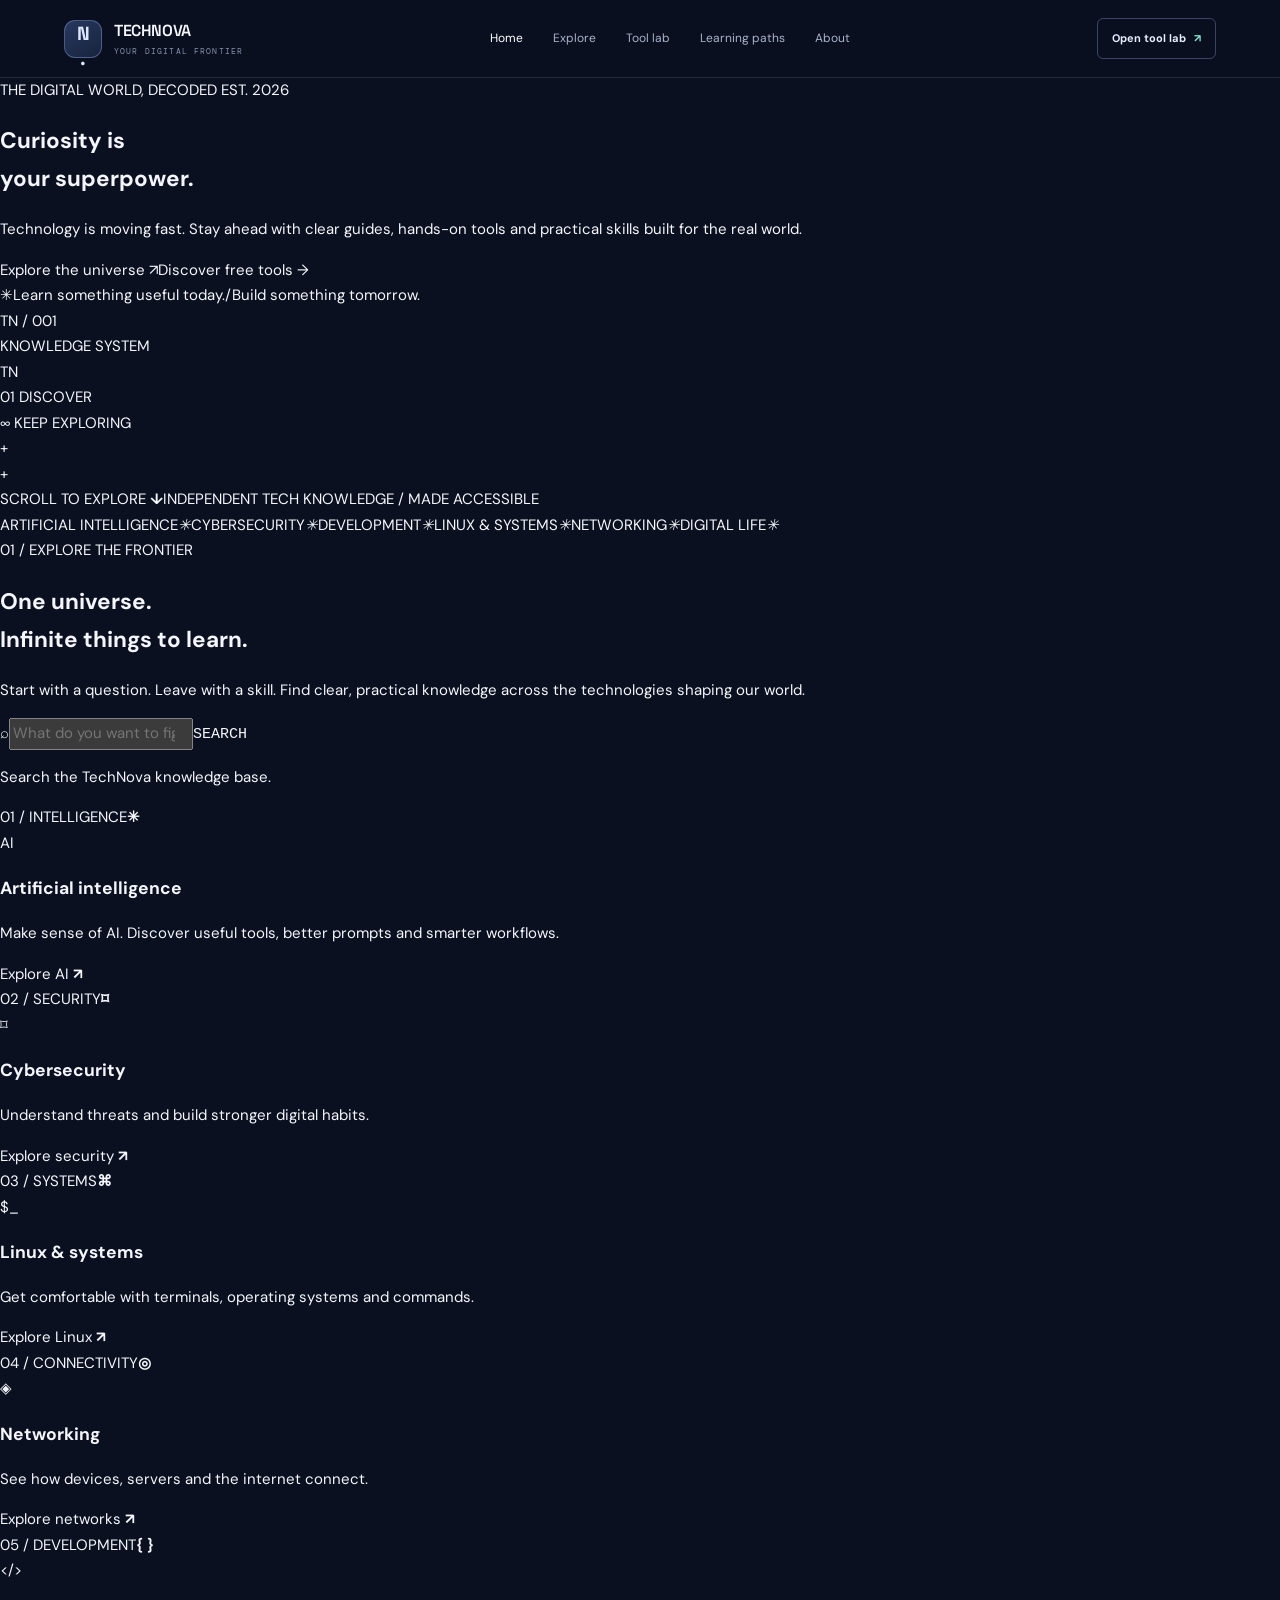
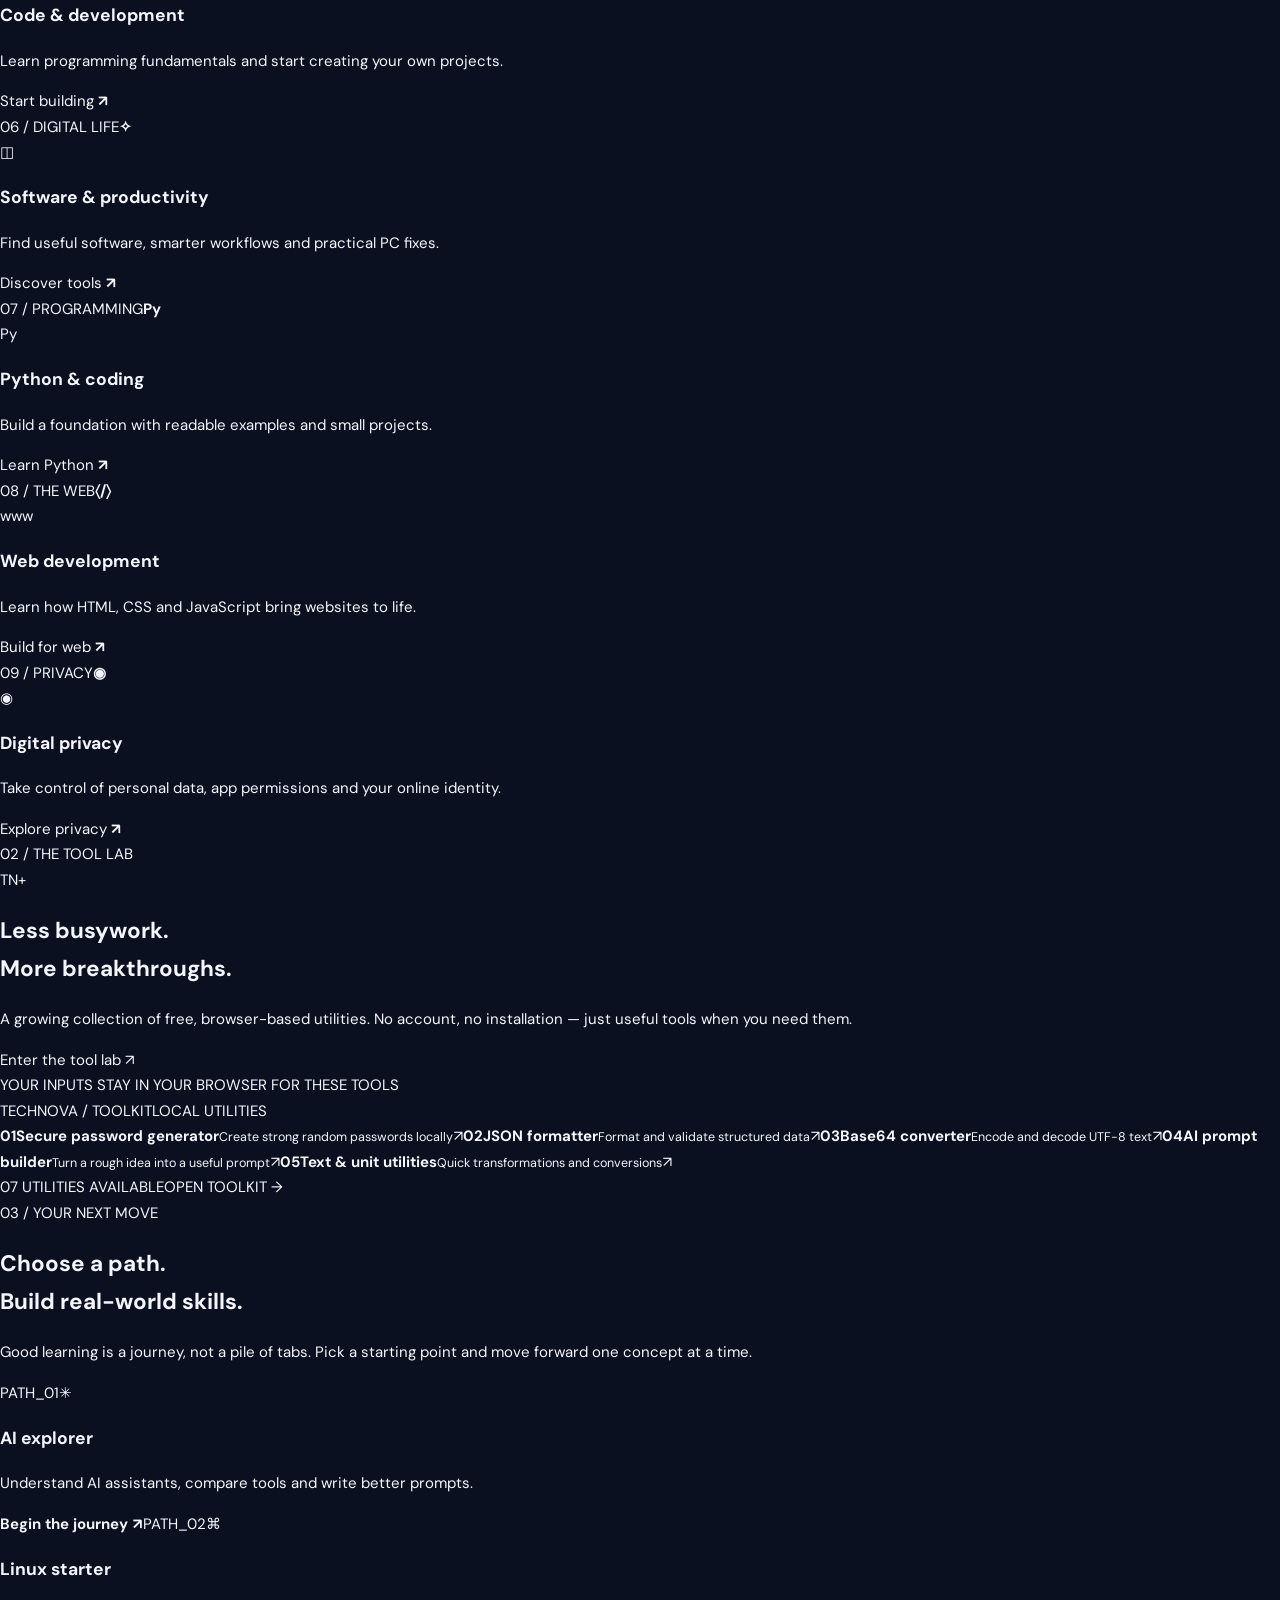
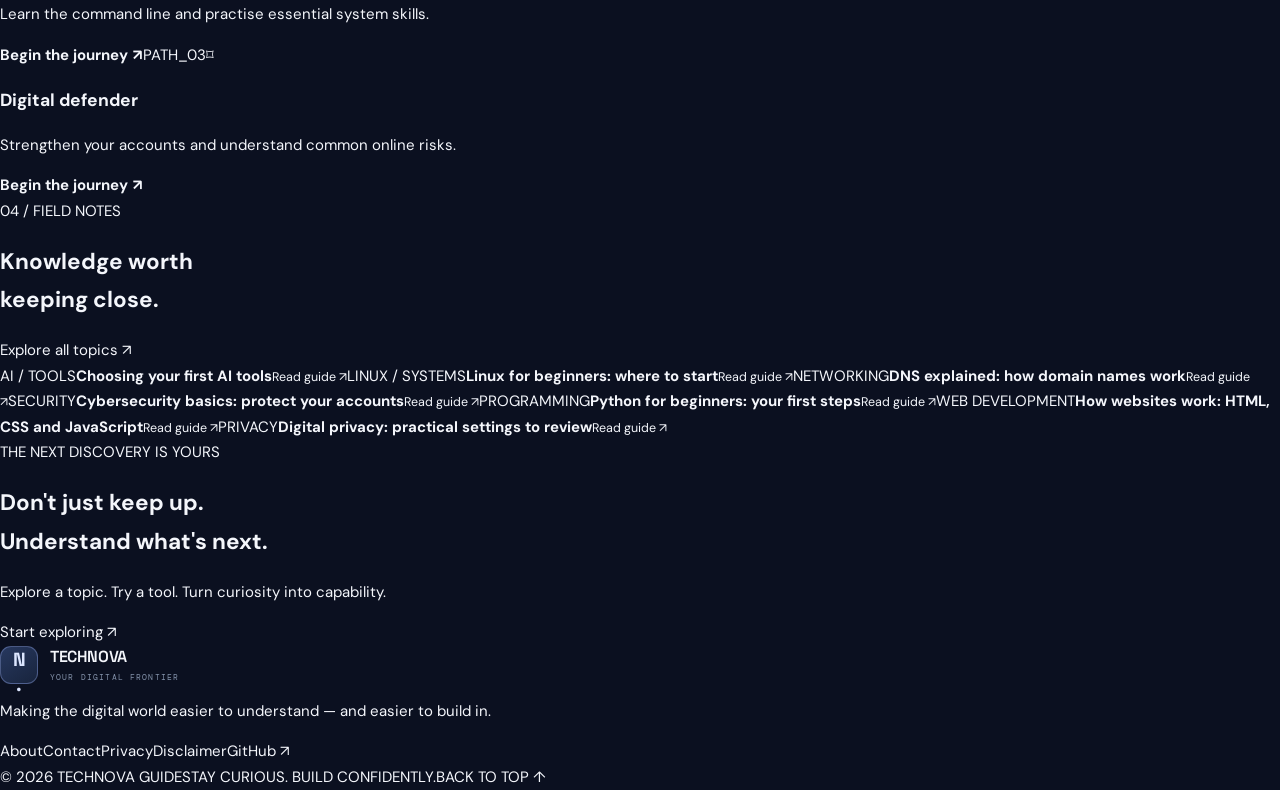
==== commit 032aeb9d: "Create a distinctive futuristic TechNova Guide homepage" ====
--- a/technova-guide/index.html
+++ b/technova-guide/index.html
@@ -3,13 +3,13 @@
 <head>
 <meta charset="utf-8">
 <meta name="viewport" content="width=device-width, initial-scale=1">
-<meta name="description" content="Understand technology. Build digital skills. Explore practical guides on AI, cybersecurity, Linux, networking, coding and free browser tools.">
-<meta name="theme-color" content="#0b1020">
-<meta property="og:title" content="TechNova Guide — Technology, made useful.">
-<meta property="og:description" content="Clear guides, practical skills and useful tools for a changing digital world.">
+<meta name="description" content="Your launchpad for technology. Explore AI, cybersecurity, Linux, coding, networking, practical guides and free browser tools at TechNova Guide.">
+<meta name="theme-color" content="#070914">
+<meta property="og:title" content="TechNova Guide — Explore what’s next.">
+<meta property="og:description" content="A practical launchpad for AI, technology, digital skills and tools.">
 <meta property="og:type" content="website">
 <meta property="og:url" content="https://technova-guide.neupanesisir2.workers.dev/">
-<title>TechNova Guide — Technology, made useful.</title>
+<title>TechNova Guide — Explore what’s next.</title>
 <link rel="canonical" href="https://technova-guide.neupanesisir2.workers.dev/">
 <link rel="icon" href="assets/favicon.svg" type="image/svg+xml">
 <link rel="preconnect" href="https://fonts.googleapis.com">
@@ -17,57 +17,59 @@
 <link href="https://fonts.googleapis.com/css2?family=DM+Mono:wght@400;500&family=DM+Sans:wght@400;500;600;700&family=Space+Grotesk:wght@400;500;600;700&display=swap" rel="stylesheet">
 <link rel="stylesheet" href="assets/style.css">
 </head>
-<body class="home-page">
+<body class="home-page nova-v2">
 <header class="topbar">
-<a class="brand" href="index.html" aria-label="TechNova Guide home"><b class="mark">T</b><span>TechNova<small>GUIDE · DIGITAL KNOWLEDGE</small></span></a>
+<a class="brand" href="index.html" aria-label="TechNova Guide home"><b class="mark">N<span>.</span></b><span>TECHNOVA<small>YOUR DIGITAL FRONTIER</small></span></a>
 <button class="menu-toggle" aria-label="Toggle navigation" aria-expanded="false">☰</button>
-<nav class="nav" aria-label="Main navigation"><a class="active" href="index.html">Home</a><a href="#discover">Explore</a><a href="tools.html">Tools</a><a href="#learning">Learning paths</a><a href="about.html">About</a></nav>
-<a class="nav-cta" href="tools.html">Explore tools <span aria-hidden="true">↗</span></a>
+<nav class="nav" aria-label="Main navigation"><a class="active" href="index.html">Home</a><a href="#explore">Explore</a><a href="tools.html">Tool lab</a><a href="#paths">Learning paths</a><a href="about.html">About</a></nav>
+<a class="nav-cta" href="tools.html">Open tool lab <span>↗</span></a>
 </header>
 <main>
-<section class="hero">
-<div class="hero-grid" aria-hidden="true"></div>
-<div class="hero-copy">
-<div class="eyebrow"><span></span> A PRACTICAL GUIDE TO THE DIGITAL WORLD</div>
-<h1>Understand tech.<br><em>Make it work for you.</em></h1>
-<p class="hero-lede">Clear explanations, useful tools and hands-on learning for the technology shaping everyday life.</p>
-<div class="hero-actions"><a class="btn primary" href="#discover">Explore topics <span>↗</span></a><a class="btn secondary" href="tools.html">Open free tools</a></div>
-<div class="hero-note"><span class="note-line"></span><span>Learn at your pace. Build with confidence.</span></div>
+<section class="nova-hero">
+<div class="nova-hero-noise" aria-hidden="true"></div>
+<div class="nova-hero-copy">
+<div class="nova-kicker"><span class="signal"></span> THE DIGITAL WORLD, DECODED <span class="kicker-line"></span> EST. 2026</div>
+<h1>Curiosity is<br>your <span class="gradient-word">superpower.</span></h1>
+<p class="nova-lede">Technology is moving fast. Stay ahead with clear guides, hands-on tools and practical skills built for the real world.</p>
+<div class="nova-hero-actions"><a class="nova-button nova-button-primary" href="#explore">Explore the universe <span>↗</span></a><a class="nova-text-link" href="tools.html">Discover free tools <span>→</span></a></div>
+<div class="nova-proof"><span class="proof-icon">✳</span><span>Learn something useful today.</span><span class="proof-separator">/</span><span>Build something tomorrow.</span></div>
 </div>
-<div class="hero-panel" aria-label="What you can do on TechNova Guide">
-<div class="panel-top"><span>TECHNOVA / OVERVIEW</span><span class="live-dot">● RESOURCE HUB</span></div>
-<div class="panel-main"><div class="panel-orb"><span>T<span class="orb-plus">+</span></span></div><div class="panel-caption"><span>YOUR NEXT SKILL</span><strong>Starts with curiosity.</strong></div></div>
-<div class="panel-links"><a href="articles/ai-tools-for-beginners.html"><span class="panel-icon">✳</span><span><b>Explore AI</b><small>Tools & intelligent workflows</small></span><span class="panel-arrow">↗</span></a><a href="articles/cybersecurity-basics.html"><span class="panel-icon">⌑</span><span><b>Build safer habits</b><small>Privacy & cybersecurity</small></span><span class="panel-arrow">↗</span></a><a href="tools.html"><span class="panel-icon">{ }</span><span><b>Get things done</b><small>Free tools in your browser</small></span><span class="panel-arrow">↗</span></a></div>
+<div class="nova-visual" role="img" aria-label="Abstract glowing orbital technology illustration">
+<div class="visual-coordinate">TN / 001<br>KNOWLEDGE SYSTEM</div>
+<div class="orbit orbit-one"></div><div class="orbit orbit-two"></div><div class="orbit orbit-three"></div>
+<div class="planet"><div class="planet-core">T<span>N</span></div><div class="planet-shine"></div></div>
+<div class="orbit-node node-a"></div><div class="orbit-node node-b"></div><div class="orbit-node node-c"></div>
+<div class="visual-tag tag-top"><span>01</span> DISCOVER</div><div class="visual-tag tag-bottom"><span>∞</span> KEEP EXPLORING</div>
+<div class="visual-cross cross-a">+</div><div class="visual-cross cross-b">+</div>
 </div>
+<div class="hero-bottomline"><span>SCROLL TO EXPLORE <b>↓</b></span><span>INDEPENDENT TECH KNOWLEDGE / MADE ACCESSIBLE</span></div>
 </section>
-<section class="quick-strip" aria-label="TechNova approach"><div><b>01</b><span>Understand</span><small>Complex ideas, made clear.</small></div><div><b>02</b><span>Practise</span><small>Learn by doing, not guessing.</small></div><div><b>03</b><span>Build</span><small>Turn knowledge into skills.</small></div><div><b>04</b><span>Stay curious</span><small>Keep up with what changes.</small></div></section>
-<section class="section discover-section" id="discover">
-<div class="section-head"><div><div class="eyebrow">EXPLORE THE KNOWLEDGE BASE</div><h2>Find your next <em>starting point.</em></h2></div><p>From everyday digital skills to deeper technical concepts, choose a topic and follow your curiosity.</p></div>
-<div class="search-wrap"><span class="search-icon">⌕</span><input id="site-search" type="search" placeholder="Search topics, skills or questions..." aria-label="Search TechNova Guide"><span class="search-hint">SEARCH</span><p id="search-status" aria-live="polite">Explore guides and topics across TechNova.</p></div>
-<div class="topic-grid">
-<a class="topic feature" data-search="artificial intelligence ai prompts chatbots machine learning automation tools" href="articles/ai-tools-for-beginners.html"><div class="topic-top"><small>01 / INTELLIGENCE</small><span>✳</span></div><h3>Artificial Intelligence</h3><p>Understand AI, use assistants effectively and explore practical automation.</p><strong>Explore AI <i>↗</i></strong></a>
-<a class="topic" data-search="cybersecurity privacy passwords phishing online safety ethical security" href="articles/cybersecurity-basics.html"><div class="topic-top"><small>02 / SECURITY</small><span>⌑</span></div><h3>Cybersecurity</h3><p>Recognise online threats and protect the accounts and devices you use.</p><strong>Explore security <i>↗</i></strong></a>
-<a class="topic" data-search="linux ubuntu kali terminal operating system commands" href="articles/linux-for-beginners.html"><div class="topic-top"><small>03 / SYSTEMS</small><span>⌘</span></div><h3>Linux & systems</h3><p>Get comfortable with operating systems, terminals and command-line basics.</p><strong>Explore Linux <i>↗</i></strong></a>
-<a class="topic" data-search="networking dns ip wifi router internet protocols" href="articles/dns-explained.html"><div class="topic-top"><small>04 / CONNECTIVITY</small><span>◎</span></div><h3>Networking</h3><p>Learn how the internet connects devices, services and information.</p><strong>Explore networks <i>↗</i></strong></a>
-<a class="topic" data-search="programming coding python javascript html css web development" href="articles/python-for-beginners.html"><div class="topic-top"><small>05 / DEVELOPMENT</small><span>{ }</span></div><h3>Code & development</h3><p>Start with programming fundamentals and create things of your own.</p><strong>Start building <i>↗</i></strong></a>
-<a class="topic" data-search="software apps productivity digital tools pc troubleshooting windows" href="tools.html"><div class="topic-top"><small>06 / DIGITAL LIFE</small><span>✧</span></div><h3>Software & productivity</h3><p>Discover useful software, smarter workflows and practical PC fixes.</p><strong>Discover tools <i>↗</i></strong></a>
-<a class="topic" data-search="python programming coding variables loops beginner" href="articles/python-for-beginners.html"><div class="topic-top"><small>07 / PROGRAMMING</small><span>Py</span></div><h3>Python & coding</h3><p>Build a strong foundation with readable examples and small projects.</p><strong>Learn Python <i>↗</i></strong></a>
-<a class="topic" data-search="web development html css javascript websites" href="articles/web-development-basics.html"><div class="topic-top"><small>08 / THE WEB</small><span>〈/〉</span></div><h3>Web development</h3><p>See how HTML, CSS and JavaScript work together to power websites.</p><strong>Build for web <i>↗</i></strong></a>
-<a class="topic" data-search="privacy data protection tracking browser permissions digital footprint" href="articles/digital-privacy-basics.html"><div class="topic-top"><small>09 / PRIVACY</small><span>◉</span></div><h3>Digital privacy</h3><p>Make informed choices about personal data, apps and online identity.</p><strong>Explore privacy <i>↗</i></strong></a>
-</div><p class="no-results" id="no-results" hidden>No matching topics. Try a different search.</p>
+<section class="nova-marquee" aria-label="Topics covered"><div><span>ARTIFICIAL INTELLIGENCE</span><i>✳</i><span>CYBERSECURITY</span><i>✳</i><span>DEVELOPMENT</span><i>✳</i><span>LINUX & SYSTEMS</span><i>✳</i><span>NETWORKING</span><i>✳</i><span>DIGITAL LIFE</span><i>✳</i></div></section>
+<section class="nova-section nova-explore" id="explore">
+<div class="nova-section-heading"><div><div class="nova-label">01 / EXPLORE THE FRONTIER</div><h2>One universe.<br><span>Infinite things to learn.</span></h2></div><p>Start with a question. Leave with a skill. Find clear, practical knowledge across the technologies shaping our world.</p></div>
+<div class="nova-search"><span>⌕</span><input id="site-search" type="search" placeholder="What do you want to figure out?" aria-label="Search TechNova guides and topics"><kbd>SEARCH</kbd><p id="search-status" aria-live="polite">Search the TechNova knowledge base.</p></div>
+<div class="nova-topic-grid">
+<a class="nova-topic nova-topic-feature" data-search="artificial intelligence ai prompts chatbots machine learning automation tools" href="articles/ai-tools-for-beginners.html"><div class="nova-topic-meta"><span>01 / INTELLIGENCE</span><b>✳</b></div><div class="topic-art ai-art"><span>AI</span><i></i><i></i><i></i></div><h3>Artificial intelligence</h3><p>Make sense of AI. Discover useful tools, better prompts and smarter workflows.</p><span class="nova-topic-link">Explore AI <b>↗</b></span></a>
+<a class="nova-topic" data-search="cybersecurity privacy passwords phishing online safety ethical security" href="articles/cybersecurity-basics.html"><div class="nova-topic-meta"><span>02 / SECURITY</span><b>⌑</b></div><div class="topic-art security-art"><span>⌑</span><i></i></div><h3>Cybersecurity</h3><p>Understand threats and build stronger digital habits.</p><span class="nova-topic-link">Explore security <b>↗</b></span></a>
+<a class="nova-topic" data-search="linux ubuntu kali terminal operating system commands" href="articles/linux-for-beginners.html"><div class="nova-topic-meta"><span>03 / SYSTEMS</span><b>⌘</b></div><div class="topic-art linux-art"><span>$_</span><i></i></div><h3>Linux & systems</h3><p>Get comfortable with terminals, operating systems and commands.</p><span class="nova-topic-link">Explore Linux <b>↗</b></span></a>
+<a class="nova-topic" data-search="networking dns ip wifi router internet protocols" href="articles/dns-explained.html"><div class="nova-topic-meta"><span>04 / CONNECTIVITY</span><b>◎</b></div><div class="topic-art network-art"><span>◈</span><i></i><i></i></div><h3>Networking</h3><p>See how devices, servers and the internet connect.</p><span class="nova-topic-link">Explore networks <b>↗</b></span></a>
+<a class="nova-topic" data-search="programming coding python javascript html css web development" href="articles/python-for-beginners.html"><div class="nova-topic-meta"><span>05 / DEVELOPMENT</span><b>{ }</b></div><div class="topic-art code-art"><span>&lt;/&gt;</span><i></i></div><h3>Code & development</h3><p>Learn programming fundamentals and start creating your own projects.</p><span class="nova-topic-link">Start building <b>↗</b></span></a>
+<a class="nova-topic" data-search="software apps productivity digital tools pc troubleshooting windows" href="tools.html"><div class="nova-topic-meta"><span>06 / DIGITAL LIFE</span><b>✧</b></div><div class="topic-art digital-art"><span>◫</span><i></i></div><h3>Software & productivity</h3><p>Find useful software, smarter workflows and practical PC fixes.</p><span class="nova-topic-link">Discover tools <b>↗</b></span></a>
+<a class="nova-topic" data-search="python programming coding variables loops beginner" href="articles/python-for-beginners.html"><div class="nova-topic-meta"><span>07 / PROGRAMMING</span><b>Py</b></div><div class="topic-art python-art"><span>Py</span><i></i></div><h3>Python & coding</h3><p>Build a foundation with readable examples and small projects.</p><span class="nova-topic-link">Learn Python <b>↗</b></span></a>
+<a class="nova-topic" data-search="web development html css javascript websites" href="articles/web-development-basics.html"><div class="nova-topic-meta"><span>08 / THE WEB</span><b>〈/〉</b></div><div class="topic-art web-art"><span>www</span><i></i></div><h3>Web development</h3><p>Learn how HTML, CSS and JavaScript bring websites to life.</p><span class="nova-topic-link">Build for web <b>↗</b></span></a>
+<a class="nova-topic" data-search="privacy data protection tracking browser permissions digital footprint" href="articles/digital-privacy-basics.html"><div class="nova-topic-meta"><span>09 / PRIVACY</span><b>◉</b></div><div class="topic-art privacy-art"><span>◉</span><i></i></div><h3>Digital privacy</h3><p>Take control of personal data, app permissions and your online identity.</p><span class="nova-topic-link">Explore privacy <b>↗</b></span></a>
+</div><p class="nova-no-results" id="no-results" hidden>No matching topics. Try another search.</p>
 </section>
-<section class="tool-feature">
-<div class="tool-feature-copy"><div class="eyebrow">THE TECHNOVA TOOLKIT</div><h2>Useful tools.<br><em>Right when you need them.</em></h2><p>Skip the extra downloads. Use simple browser-based utilities for everyday tasks, learning and development.</p><a class="btn primary" href="tools.html">Visit the tool lab <span>↗</span></a><small class="privacy-note">No account required · Tools run in your browser</small></div>
-<div class="tool-list"><div class="tool-list-head"><span>TOOL LAB / AVAILABLE UTILITIES</span><span>07 TOOLS</span></div><a href="tools.html"><span class="tool-number">01</span><span><b>Password generator</b><small>Create strong random passwords locally</small></span><i>↗</i></a><a href="tools.html"><span class="tool-number">02</span><span><b>JSON formatter</b><small>Format and validate JSON data</small></span><i>↗</i></a><a href="tools.html"><span class="tool-number">03</span><span><b>Base64 converter</b><small>Encode or decode UTF-8 text</small></span><i>↗</i></a><a href="tools.html"><span class="tool-number">04</span><span><b>AI prompt builder</b><small>Turn an idea into a clearer prompt</small></span><i>↗</i></a><a href="tools.html"><span class="tool-number">05</span><span><b>Unit converter</b><small>Convert common values in seconds</small></span><i>↗</i></a></div>
+<section class="nova-lab">
+<div class="lab-copy"><div class="nova-label">02 / THE TOOL LAB</div><div class="lab-orbit-mark">TN<span>+</span></div><h2>Less busywork.<br><span>More breakthroughs.</span></h2><p>A growing collection of free, browser-based utilities. No account, no installation — just useful tools when you need them.</p><a class="nova-button nova-button-primary" href="tools.html">Enter the tool lab <span>↗</span></a><div class="lab-footnote"><span class="signal"></span> YOUR INPUTS STAY IN YOUR BROWSER FOR THESE TOOLS</div></div>
+<div class="lab-console"><div class="console-head"><span><i></i> TECHNOVA / TOOLKIT</span><span>LOCAL UTILITIES</span></div><a href="tools.html"><b>01</b><span><strong>Secure password generator</strong><small>Create strong random passwords locally</small></span><em>↗</em></a><a href="tools.html"><b>02</b><span><strong>JSON formatter</strong><small>Format and validate structured data</small></span><em>↗</em></a><a href="tools.html"><b>03</b><span><strong>Base64 converter</strong><small>Encode and decode UTF-8 text</small></span><em>↗</em></a><a href="tools.html"><b>04</b><span><strong>AI prompt builder</strong><small>Turn a rough idea into a useful prompt</small></span><em>↗</em></a><a href="tools.html"><b>05</b><span><strong>Text & unit utilities</strong><small>Quick transformations and conversions</small></span><em>↗</em></a><div class="console-footer"><span>07 UTILITIES AVAILABLE</span><span>OPEN TOOLKIT →</span></div></div>
 </section>
-<section class="section learning-section" id="learning"><div class="section-head"><div><div class="eyebrow">MAKE PROGRESS, ONE STEP AT A TIME</div><h2>Choose a learning <em>path.</em></h2></div><p>Not sure where to begin? Start with a guided route and build your knowledge step by step.</p></div>
-<div class="path-grid"><a href="articles/ai-tools-for-beginners.html"><span class="path-index">PATH / 01</span><span class="path-icon">✳</span><h3>AI explorer</h3><p>Understand AI assistants, compare tools and write more useful prompts.</p><b>Start learning <i>↗</i></b></a><a href="articles/linux-for-beginners.html"><span class="path-index">PATH / 02</span><span class="path-icon">⌘</span><h3>Linux starter</h3><p>Learn the basics of Linux and begin practising in a safe environment.</p><b>Start learning <i>↗</i></b></a><a href="articles/cybersecurity-basics.html"><span class="path-index">PATH / 03</span><span class="path-icon">⌑</span><h3>Digital safety</h3><p>Strengthen your accounts and understand common online risks.</p><b>Start learning <i>↗</i></b></a></div>
+<section class="nova-section nova-paths" id="paths"><div class="nova-section-heading"><div><div class="nova-label">03 / YOUR NEXT MOVE</div><h2>Choose a path.<br><span>Build real-world skills.</span></h2></div><p>Good learning is a journey, not a pile of tabs. Pick a starting point and move forward one concept at a time.</p></div>
+<div class="nova-path-grid"><a href="articles/ai-tools-for-beginners.html"><span class="path-no">PATH_01</span><span class="path-symbol">✳</span><h3>AI explorer</h3><p>Understand AI assistants, compare tools and write better prompts.</p><b>Begin the journey <i>↗</i></b></a><a href="articles/linux-for-beginners.html"><span class="path-no">PATH_02</span><span class="path-symbol">⌘</span><h3>Linux starter</h3><p>Learn the command line and practise essential system skills.</p><b>Begin the journey <i>↗</i></b></a><a href="articles/cybersecurity-basics.html"><span class="path-no">PATH_03</span><span class="path-symbol">⌑</span><h3>Digital defender</h3><p>Strengthen your accounts and understand common online risks.</p><b>Begin the journey <i>↗</i></b></a></div>
 </section>
-<section class="resource-section"><div class="section-head"><div><div class="eyebrow">THE LATEST FROM THE KNOWLEDGE BASE</div><h2>Good knowledge, <em>clearly explained.</em></h2></div><a class="text-link" href="#discover">Browse all topics ↗</a></div>
-<div class="resource-list"><a href="articles/ai-tools-for-beginners.html"><span>AI / TOOLS</span><b>Choosing your first AI tools</b><small>Read guide ↗</small></a><a href="articles/linux-for-beginners.html"><span>LINUX / SYSTEMS</span><b>Linux for beginners: where to start</b><small>Read guide ↗</small></a><a href="articles/dns-explained.html"><span>NETWORKING</span><b>DNS explained: how domain names work</b><small>Read guide ↗</small></a><a href="articles/cybersecurity-basics.html"><span>SECURITY</span><b>Cybersecurity basics: protect your accounts</b><small>Read guide ↗</small></a><a href="articles/python-for-beginners.html"><span>PROGRAMMING</span><b>Python for beginners: your first steps</b><small>Read guide ↗</small></a><a href="articles/web-development-basics.html"><span>WEB DEVELOPMENT</span><b>How websites work: HTML, CSS and JavaScript</b><small>Read guide ↗</small></a><a href="articles/digital-privacy-basics.html"><span>PRIVACY</span><b>Digital privacy: practical settings to review</b><small>Read guide ↗</small></a></div>
-</section>
-<section class="closing"><div class="eyebrow">STAY CURIOUS. KEEP BUILDING.</div><h2>Technology moves fast.<br><em>Your learning can move faster.</em></h2><p>Find a guide, try a tool and take your next step with TechNova.</p><a class="btn primary" href="#discover">Start exploring <span>↗</span></a></section>
+<section class="nova-latest"><div class="nova-section-heading"><div><div class="nova-label">04 / FIELD NOTES</div><h2>Knowledge worth<br><span>keeping close.</span></h2></div><a class="nova-text-link" href="#explore">Explore all topics ↗</a></div><div class="nova-article-list"><a href="articles/ai-tools-for-beginners.html"><span>AI / TOOLS</span><b>Choosing your first AI tools</b><small>Read guide ↗</small></a><a href="articles/linux-for-beginners.html"><span>LINUX / SYSTEMS</span><b>Linux for beginners: where to start</b><small>Read guide ↗</small></a><a href="articles/dns-explained.html"><span>NETWORKING</span><b>DNS explained: how domain names work</b><small>Read guide ↗</small></a><a href="articles/cybersecurity-basics.html"><span>SECURITY</span><b>Cybersecurity basics: protect your accounts</b><small>Read guide ↗</small></a><a href="articles/python-for-beginners.html"><span>PROGRAMMING</span><b>Python for beginners: your first steps</b><small>Read guide ↗</small></a><a href="articles/web-development-basics.html"><span>WEB DEVELOPMENT</span><b>How websites work: HTML, CSS and JavaScript</b><small>Read guide ↗</small></a><a href="articles/digital-privacy-basics.html"><span>PRIVACY</span><b>Digital privacy: practical settings to review</b><small>Read guide ↗</small></a></div></section>
+<section class="nova-cta"><div class="cta-glow"></div><div class="nova-label">THE NEXT DISCOVERY IS YOURS</div><h2>Don't just keep up.<br><span>Understand what's next.</span></h2><p>Explore a topic. Try a tool. Turn curiosity into capability.</p><a class="nova-button nova-button-primary" href="#explore">Start exploring <span>↗</span></a></section>
 </main>
-<footer class="footer"><div class="footer-main"><a class="brand" href="index.html"><b class="mark">T</b><span>TechNova<small>GUIDE · DIGITAL KNOWLEDGE</small></span></a><p>Practical technology knowledge for a more capable digital world.</p><div class="footer-links"><a href="about.html">About</a><a href="contact.html">Contact</a><a href="privacy.html">Privacy</a><a href="disclaimer.html">Disclaimer</a><a href="https://github.com/neupanesisir2-bit/technova-guide">GitHub ↗</a></div></div><div class="footer-bottom"><span>© 2026 TechNova Guide</span><span>Learn responsibly. Build confidently.</span></div></footer>
+<footer class="nova-footer"><div class="footer-upper"><a class="brand" href="index.html"><b class="mark">N<span>.</span></b><span>TECHNOVA<small>YOUR DIGITAL FRONTIER</small></span></a><p>Making the digital world easier to understand — and easier to build in.</p><div class="nova-footer-links"><a href="about.html">About</a><a href="contact.html">Contact</a><a href="privacy.html">Privacy</a><a href="disclaimer.html">Disclaimer</a><a href="https://github.com/neupanesisir2-bit/technova-guide">GitHub ↗</a></div></div><div class="footer-lower"><span>© 2026 TECHNOVA GUIDE</span><span>STAY CURIOUS. BUILD CONFIDENTLY.</span><a href="#top" onclick="window.scrollTo({top:0,behavior:'smooth'});return false">BACK TO TOP ↑</a></div></footer>
 <script src="assets/main.js"></script>
 </body></html>
--- a/technova-guide/assets/style.css
+++ b/technova-guide/assets/style.css
@@ -1,4 +1,6 @@
-@import url('https://fonts.googleapis.com/css2?family=DM+Mono:wght@400;500&family=Manrope:wght@400;500;600;700;800&family=Space+Grotesk:wght@400;500;600;700&display=swap');:root{--bg:#080b16;--text:#f2f5ff;--muted:#9ba8c1;--line:#a5beff24;--cyan:#67f0df;--display:'Space Grotesk',sans-serif;--body:'Manrope',sans-serif;--mono:'DM Mono',monospace}*{box-sizing:border-box}html{scroll-behavior:smooth;scroll-padding-top:90px}body{margin:0;background:var(--bg);color:var(--text);font-family:var(--body);line-height:1.65}a{color:inherit;text-decoration:none}button,input,textarea,select{font:inherit}.topbar{height:76px;padding:0 max(calc((100vw - 1180px)/2),5vw);display:flex;align-items:center;justify-content:space-between;border-bottom:1px solid var(--line);position:sticky;top:0;z-index:30;background:#080b16ed;backdrop-filter:blur(18px)}.brand{display:flex;align-items:center;gap:11px;font:700 14px var(--display);letter-spacing:1.2px}.brand>span:last-child{display:grid;line-height:1.2}.brand small{font:400 8px var(--mono);color:#8291b1;letter-spacing:1.3px;margin-top:5px}.mark{width:36px;height:36px;border:1px solid #6c82d9;border-radius:10px;display:grid;place-items:center;background:linear-gradient(145deg,#293d75,#101c36);color:var(--cyan);box-shadow:0 0 25px #5f82ff22}.nav{display:flex;gap:27px;color:#aab5cc;font-size:11px}.nav a:hover,.nav .active{color:white}.nav-cta{font-size:10px;font-weight:800;color:var(--cyan);border:1px solid #67f0df55;border-radius:6px;padding:9px 13px}.menu-toggle{display:none;background:none;border:0;color:white;font-size:23px}.hero{max-width:1180px;min-height:590px;margin:auto;padding:80px 24px 50px;display:grid;grid-template-columns:1fr 1fr;align-items:center;position:relative;overflow:hidden}.grid-bg{position:absolute;inset:0;background-image:linear-gradient(#718fe20e 1px,transparent 1px),linear-gradient(90deg,#718fe20e 1px,transparent 1px);background-size:48px 48px;mask-image:linear-gradient(to right,black,transparent 85%)}.hero-copy{position:relative;z-index:2}.eyebrow,.section small,.search small,.tool-band small,.closing small{font:500 9px var(--mono);letter-spacing:1.7px;color:var(--cyan)}.eyebrow i{display:inline-block;width:7px;height:7px;background:var(--cyan);border-radius:50%;box-shadow:0 0 12px var(--cyan);margin-right:9px}.hero h1{font:600 clamp(52px,6.4vw,82px)/.99 var(--display);letter-spacing:-4px;margin:24px 0}.hero h1 em,.tool-band h2 em,.closing h2 em{font-style:normal;background:linear-gradient(90deg,var(--cyan),#9d91ff 75%);color:transparent;background-clip:text}.hero-copy>p{max-width:510px;color:#aab6cd;font-size:14px;line-height:1.9}.actions{display:flex;gap:13px;margin-top:28px;flex-wrap:wrap}.btn{display:inline-flex;align-items:center;justify-content:center;padding:13px 18px;border-radius:6px;font-size:10px;font-weight:800}.primary{background:linear-gradient(100deg,var(--cyan),#9ba2ff);color:#07111d;box-shadow:0 8px 30px #67f0df20}.ghost{border:1px solid var(--line);color:#dce4f7}.stats{display:flex;gap:30px;margin-top:48px}.stats span{display:grid;font-size:9px;color:#8492ad}.stats b{font:500 17px var(--mono);color:var(--cyan)}.hero-art{height:420px;position:relative;display:grid;place-items:center}.planet{width:250px;height:250px;border-radius:50%;background:radial-gradient(circle at 35% 30%,#667ce0,#273b76 35%,#121a3b 70%);box-shadow:inset -25px -22px 45px #050816,0 0 85px #657eff44;display:grid;place-items:center;position:relative;z-index:2}.planet:before{content:'';position:absolute;inset:15px;border:1px solid #9bb2ff55;border-radius:50%}.planet b{font:700 52px var(--display);color:#effbff;text-shadow:0 0 25px var(--cyan)}.planet b span{color:var(--cyan)}.halo{position:absolute;width:340px;height:340px;border:1px solid #8b9dff26;border-radius:50%}.orbit{position:absolute;width:440px;height:155px;border:1px solid #67f0df66;border-radius:50%;transform:rotate(-24deg);z-index:3}.orbit.two{width:380px;height:230px;transform:rotate(55deg);border-color:#9a83ff55}.chip{position:absolute;z-index:4;background:#111a31ef;border:1px solid var(--line);padding:9px 12px;border-radius:5px;font:9px var(--mono);color:#d9e3ff}.c1{top:45px;right:0}.c2{bottom:55px;left:0}.c3{right:0;bottom:80px}.search{max-width:1132px;margin:auto;padding:38px 24px 48px;border-top:1px solid var(--line);display:grid;grid-template-columns:1fr 1.2fr;gap:5px 30px;align-items:center}.search h2,.section h2,.guides h2{font:600 32px var(--display);letter-spacing:-1px;margin:5px 0}.search input{height:54px;border:1px solid #7b91d455;border-radius:7px;background:#0d1425;color:white;padding:0 16px;outline:0;font-size:11px}.search p{grid-column:2;color:#7686a4;font-size:9px;margin:0}.section{max-width:1180px;margin:auto;padding:80px 24px}.section-head{display:flex;justify-content:space-between;align-items:end;gap:25px;margin-bottom:28px}.section-head>p{max-width:350px;color:#8997b1;font-size:11px;margin:0}.topic-grid{display:grid;grid-template-columns:repeat(3,1fr);gap:14px}.topic{min-height:240px;padding:22px;border:1px solid var(--line);border-radius:8px;background:linear-gradient(145deg,#121b30,#0d1323);transition:.2s}.topic:hover,.paths a:hover{transform:translateY(-4px);border-color:#7c98ff88}.topic.feature{background:linear-gradient(145deg,#1a2450,#10192d)}.topic>small,.paths small,.guides small{font:9px var(--mono);color:#8292b6}.symbol{display:block;font:38px var(--display);color:var(--cyan);margin:18px 0 8px}.topic h3,.paths h3{font:600 19px var(--display);margin:0 0 7px}.topic p,.paths p{font-size:10px;color:#98a7c1;line-height:1.8}.topic strong,.paths b{font:9px var(--mono);color:#9daeff}.tool-band{max-width:1132px;margin:10px auto 25px;padding:45px;border:1px solid #7a8de344;border-radius:10px;background:radial-gradient(ellipse at 10% 10%,#27366a,#121d36 48%,#101629);display:grid;grid-template-columns:1fr 1fr;gap:40px;align-items:center}.tool-band h2{font:600 39px/1.1 var(--display);margin:13px 0}.tool-band p{color:#a4b2ca;font-size:11px;max-width:380px;line-height:1.9;margin-bottom:23px}.tool-preview{border:1px solid #a2b4ff33;border-radius:8px;background:#080e1bd9;padding:16px;font-size:9px;color:#8494b5}.tool-preview>div{padding:13px 3px;border-bottom:1px solid #ffffff12;color:var(--cyan)}.tool-preview b{color:#e4ebff}.tool-preview span{display:block;color:#7f8eaa;font-size:8px}.paths{display:grid;grid-template-columns:repeat(3,1fr);gap:14px}.paths a{padding:23px;border:1px solid var(--line);border-radius:8px;background:#10182a;transition:.2s}.paths h3{margin:22px 0 8px}.guides{max-width:1132px;margin:auto;padding:15px 24px 75px}.guides>a{display:grid;grid-template-columns:160px 1fr 100px;gap:18px;align-items:center;padding:16px 7px;border-top:1px solid var(--line)}.guides>a:last-child{border-bottom:1px solid var(--line)}.guides>a b{font:500 13px var(--display)}.guides>a span{font:9px var(--mono);color:#a5b5ff;text-align:right}.closing{text-align:center;padding:65px 20px 85px;border-top:1px solid var(--line);background:radial-gradient(ellipse at 50% 0,#18264a55,transparent 65%)}.closing h2{font:600 clamp(26px,4vw,42px)/1.25 var(--display);letter-spacing:-1.4px;margin:15px 0 25px}.footer{border-top:1px solid var(--line);padding:35px max(calc((100vw - 1132px)/2),6vw) 24px;color:#8e9db8}.footer p{font-size:10px;margin:15px 0}.footer>div{display:flex;gap:20px;margin:20px 0}.footer>div a,.footer>small{font-size:9px;color:#9ba9c1}.page-wrap{max-width:900px;margin:60px auto;padding:0 24px 80px}.page-wrap h1{font:600 42px var(--display)}.page-wrap h2{font:600 23px var(--display);margin-top:34px}.page-wrap p,.page-wrap li{color:#b3bfd3}.page-wrap a{color:#9cb2ff;text-decoration:underline}.article-meta{color:#8c9bb7;font-size:12px;margin:15px 0 30px}.callout{background:#14213b;border-left:3px solid var(--cyan);padding:16px 19px;border-radius:7px;margin:24px 0}.page-wrap code{background:#1b2944;padding:2px 6px;border-radius:4px;color:#b9c8ff}.tool-hero{max-width:1132px;margin:auto;padding:60px 24px 25px}.tool-hero h1{font:600 clamp(38px,5vw,58px)/1.1 var(--display);margin:15px 0}.tool-hero p{color:#9eabc4;font-size:12px;max-width:620px}.tool-grid{max-width:1132px;margin:auto;padding:25px 24px 80px;display:grid;grid-template-columns:repeat(2,1fr);gap:16px}.tool-card{border:1px solid var(--line);border-radius:8px;background:linear-gradient(145deg,#121c32,#0e1424);padding:22px}.tool-card h2{font:600 20px var(--display);margin:8px 0}.tool-card p{font-size:10px;color:#94a3bd}.tool-card label{display:block;font-size:10px;color:#b7c5dc;margin:13px 0 6px}.tool-card input,.tool-card textarea,.tool-card select{width:100%;background:#080f1e;color:#eef3ff;border:1px solid #6478a744;border-radius:5px;padding:11px;font-size:11px}.tool-card textarea{min-height:85px}.tool-card button{margin-top:12px;border:0;border-radius:5px;background:linear-gradient(100deg,var(--cyan),#9ba2ff);color:#07111d;padding:10px 14px;font-size:10px;font-weight:800;cursor:pointer}.tool-output{margin-top:12px;padding:12px;background:#080f1e;border:1px solid var(--line);border-radius:5px;color:#c7d5ee;font-size:10px;white-space:pre-wrap;overflow-wrap:anywhere}.meter{height:5px;background:#26324b;border-radius:8px;margin-top:10px;overflow:hidden}.meter span{display:block;height:100%;width:0;background:var(--cyan)}.tool-status{font-size:10px;color:var(--cyan);margin-top:7px}.inline-controls{display:grid;grid-template-columns:1fr 1fr;gap:10px}@media(max-width:850px){.hero{grid-template-columns:1fr}.hero-art{height:340px}.search{grid-template-columns:1fr}.search p{grid-column:1}.topic-grid{grid-template-columns:repeat(2,1fr)}.tool-band{margin:10px 18px 25px;grid-template-columns:1fr}.paths{grid-template-columns:1fr}}@media(max-width:620px){.topbar{height:66px;padding:0 18px}.menu-toggle{display:block}.nav{display:none;position:absolute;top:65px;left:0;right:0;padding:18px 22px;background:#0c1325;flex-direction:column}.nav.open{display:flex}.nav-cta{display:none}.hero{padding:55px 21px 30px}.hero h1{letter-spacing:-2.8px}.stats{gap:17px}.hero-art{height:280px;transform:scale(.82);margin:-5px -30px}.search{padding:30px 20px}.section{padding:58px 20px}.section-head{align-items:flex-start;flex-direction:column}.topic-grid,.tool-grid{grid-template-columns:1fr}.tool-band{padding:25px 20px}.guides>a{grid-template-columns:1fr auto;gap:5px}.guides>a small{grid-column:1/-1}.guides>a b{font-size:11px}.guides>a span{font-size:8px}.footer{padding:30px 22px}.footer>div{flex-wrap:wrap}.tool-hero{padding:40px 20px 15px}.tool-grid{padding:15px 18px 60px}.inline-controls{grid-template-columns:1fr}}
-/* TechNova Guide polish: accessible states, consistent legacy page headers and responsive details */
-:focus-visible{outline:2px solid var(--cyan);outline-offset:4px}a,button{ -webkit-tap-highlight-color:transparent}.topic,.paths a,.tool-card{box-shadow:0 12px 34px #00000018}.topic:hover{box-shadow:0 18px 42px #00000035}.topic[hidden]{display:none}.search input:focus,.tool-card input:focus,.tool-card textarea:focus,.tool-card select:focus{border-color:var(--cyan);box-shadow:0 0 0 3px #67f0df18}.site-header{height:76px;padding:0 max(calc((100vw - 1180px)/2),5vw);display:flex;align-items:center;justify-content:space-between;border-bottom:1px solid var(--line);position:sticky;top:0;z-index:30;background:#080b16ed;backdrop-filter:blur(18px)}.brand-mark{width:36px;height:36px;border:1px solid #6c82d9;border-radius:10px;display:grid;place-items:center;background:linear-gradient(145deg,#293d75,#101c36);color:var(--cyan);font:700 16px var(--display);box-shadow:0 0 25px #5f82ff22}.footer-links{display:flex;gap:20px;margin:20px 0}.footer-links a{font-size:9px;color:#9ba9c1}.page-wrap{min-height:55vh}.page-wrap .site-footer-note{border-top:1px solid var(--line);padding-top:16px;color:#7788a7;font-size:11px}.tool-card button:hover,.btn:hover{filter:brightness(1.08);transform:translateY(-1px)}.tool-card button:focus-visible,.btn:focus-visible{outline:2px solid white;outline-offset:3px}.tool-card .secondary-button{background:#17243d;color:#dce7ff;border:1px solid #8297cb55}.tool-card .tool-output{min-height:42px}.tool-card .tool-output:empty{display:none}.tool-card .inline-controls button{margin-top:0}@media(max-width:850px){.site-header{padding:0 22px}}@media(max-width:620px){.site-header{height:66px;padding:0 18px}.site-header .nav{display:none;position:absolute;top:65px;left:0;right:0;padding:18px 22px;background:#0c1325;flex-direction:column}.site-header .nav.open{display:flex}.site-header .menu-toggle{display:block}}
+@import url('https://fonts.googleapis.com/css2?family=DM+Mono:wght@400;500&family=DM+Sans:wght@400;500;600;700&family=Space+Grotesk:wght@400;500;600;700&display=swap');
+:root{color-scheme:dark;--bg:#0b1020;--surface:#111a2d;--surface-2:#151f35;--text:#f4f6fb;--muted:#a0acc0;--soft:#77859e;--line:rgba(173,190,221,.14);--accent:#9db8ff;--accent-2:#b9a8ff;--mint:#8be0d2;--display:'Space Grotesk',sans-serif;--body:'DM Sans',sans-serif;--mono:'DM Mono',monospace}*{box-sizing:border-box}html{scroll-behavior:smooth;scroll-padding-top:96px}body{margin:0;background:var(--bg);color:var(--text);font:400 15px/1.7 var(--body);-webkit-font-smoothing:antialiased}a{color:inherit;text-decoration:none}button,input,textarea,select{font:inherit}a,button{-webkit-tap-highlight-color:transparent}:focus-visible{outline:2px solid var(--mint);outline-offset:4px}::selection{background:#b9caff;color:#0b1020}.topbar{height:78px;padding:0 max(calc((100vw - 1200px)/2),5vw);display:flex;align-items:center;justify-content:space-between;border-bottom:1px solid var(--line);position:sticky;top:0;z-index:30;background:rgba(11,16,32,.92);backdrop-filter:blur(18px)}.brand{display:flex;align-items:center;gap:12px;font:600 16px var(--display);letter-spacing:-.4px}.brand>span:last-child{display:grid;line-height:1.2}.brand small{font:400 8px var(--mono);color:#8492aa;letter-spacing:1.15px;margin-top:6px}.mark{width:38px;height:38px;border:1px solid #a5baff55;border-radius:11px;display:grid;place-items:center;background:linear-gradient(145deg,#27385f,#18243d);color:#dce6ff;font:700 19px var(--display)}.nav{display:flex;gap:30px;color:#a9b4c8;font-size:12px}.nav a{transition:color .2s}.nav a:hover,.nav .active{color:#fff}.nav-cta{font-size:11px;font-weight:700;color:#e6edff;border:1px solid #a7baff50;border-radius:6px;padding:10px 14px}.nav-cta span{color:var(--mint);padding-left:5px}.menu-toggle{display:none;background:none;border:0;color:white;font-size:23px}.home-page .hero{max-width:1200px;min-height:620px;margin:auto;padding:92px 24px 80px;display:grid;grid-template-columns:1.08fr .92fr;gap:48px;align-items:center;position:relative;overflow:hidden}.hero-grid{position:absolute;inset:0;background-image:linear-gradient(rgba(160,183,229,.035) 1px,transparent 1px),linear-gradient(90deg,rgba(160,183,229,.035) 1px,transparent 1px);background-size:56px 56px;mask-image:linear-gradient(90deg,black,transparent 95%);pointer-events:none}.hero-copy,.hero-panel{position:relative;z-index:1}.eyebrow,.section small,.tool-feature small,.closing small{font:500 9px var(--mono);letter-spacing:1.4px;color:#a9baff}.eyebrow>span{display:inline-block;width:7px;height:7px;background:var(--mint);border-radius:50%;margin-right:9px}.hero h1{font:600 clamp(48px,6vw,76px)/1.04 var(--display);letter-spacing:-3.7px;margin:24px 0 20px}.hero h1 em,.section-head h2 em,.tool-feature h2 em,.closing h2 em{font-style:normal;color:#b8c9ff}.hero-lede{max-width:490px;color:#aab6ca;font-size:15px;line-height:1.9}.hero-actions{display:flex;gap:12px;margin-top:30px;flex-wrap:wrap}.btn{display:inline-flex;align-items:center;justify-content:center;gap:12px;padding:13px 18px;border-radius:6px;font-size:11px;font-weight:700;transition:transform .2s,background .2s,border-color .2s}.btn:hover{transform:translateY(-2px)}.btn.primary{background:#dce6ff;color:#111a2d}.btn.primary:hover{background:#fff}.btn.secondary{border:1px solid var(--line);color:#e3e9f4}.btn.secondary:hover{border-color:#a9baff80}.hero-note{display:flex;align-items:center;gap:12px;color:#7f8ca3;font-size:10px;margin-top:48px}.note-line{width:30px;height:1px;background:#8298c8}.hero-panel{border:1px solid var(--line);border-radius:12px;background:linear-gradient(150deg,rgba(25,37,62,.96),rgba(15,23,41,.97));padding:20px;box-shadow:0 24px 80px #0003}.panel-top,.tool-list-head{display:flex;justify-content:space-between;gap:10px;font:9px var(--mono);letter-spacing:.8px;color:#8796b1}.live-dot{color:#9bd7c8}.panel-main{height:245px;display:flex;align-items:center;justify-content:center;gap:30px;position:relative;border-bottom:1px solid var(--line)}.panel-orb{width:168px;height:168px;border-radius:50%;display:grid;place-items:center;background:radial-gradient(circle at 35% 30%,#5b6e9e,#263653 62%,#121c31);border:1px solid #a7baff50;box-shadow:inset -18px -18px 35px #080f20,0 0 65px #829bdb18;position:relative}.panel-orb:before{content:'';position:absolute;inset:-14px;border:1px solid #a7baff28;border-radius:50%}.panel-orb>span{font:600 62px var(--display);color:#edf2ff}.orb-plus{color:var(--mint)}.panel-caption{display:grid;gap:7px;max-width:120px}.panel-caption span{font:9px var(--mono);color:#91a5d2;letter-spacing:1px}.panel-caption strong{font:500 18px/1.35 var(--display)}.panel-links{display:grid;grid-template-columns:1fr;gap:0}.panel-links a{display:flex;align-items:center;gap:13px;padding:13px 4px;border-bottom:1px solid var(--line)}.panel-links a:last-child{border:0}.panel-icon{width:34px;height:34px;border:1px solid var(--line);border-radius:7px;display:grid;place-items:center;color:#c0ceff;font:16px var(--display)}.panel-links a>span:nth-child(2){display:grid;flex:1}.panel-links b{font-size:11px;font-weight:600}.panel-links small{font-size:9px;color:#8190a8}.panel-arrow{color:var(--mint)}.quick-strip{max-width:1152px;margin:0 auto;padding:25px 24px 32px;display:grid;grid-template-columns:repeat(4,1fr);border-top:1px solid var(--line);border-bottom:1px solid var(--line)}.quick-strip>div{display:grid;grid-template-columns:36px 1fr;align-items:center;column-gap:9px;padding:0 17px;border-right:1px solid var(--line)}.quick-strip>div:first-child{padding-left:0}.quick-strip>div:last-child{border:0}.quick-strip b{grid-row:span 2;font:11px var(--mono);color:#a8bbf4}.quick-strip span{font:600 12px var(--display)}.quick-strip small{font-size:9px;color:#8390a7}.section,.resource-section{max-width:1200px;margin:auto;padding:92px 24px}.section-head{display:flex;justify-content:space-between;align-items:end;gap:28px;margin-bottom:30px}.section-head h2,.guides h2{font:600 clamp(30px,4vw,42px)/1.15 var(--display);letter-spacing:-1.6px;margin:10px 0 0}.section-head h2 em{color:#a9bcf2}.section-head>p{max-width:370px;color:#8f9db3;font-size:12px;margin:0;line-height:1.8}.search-wrap{display:grid;grid-template-columns:28px 1fr auto;align-items:center;gap:10px;border:1px solid var(--line);border-radius:7px;background:#10182a;padding:0 15px;margin:32px 0 22px}.search-icon{font-size:23px;color:#9eb2e8}.search-wrap input{height:54px;background:transparent;border:0;outline:0;color:white;font-size:12px;min-width:0}.search-wrap input::placeholder{color:#73819a}.search-hint{font:9px var(--mono);color:#687895}.search-wrap p{grid-column:2/4;margin:-7px 0 10px;font-size:9px;color:#7888a1}.topic-grid{display:grid;grid-template-columns:repeat(3,1fr);gap:13px}.topic{min-height:220px;padding:22px;border:1px solid var(--line);border-radius:8px;background:linear-gradient(145deg,#141f34,#10182a);transition:transform .2s,border-color .2s,background .2s}.topic:hover{transform:translateY(-3px);border-color:#a9bcf26b;background:#18243b}.topic.feature{background:linear-gradient(145deg,#202d4c,#141f34)}.topic[hidden]{display:none}.topic-top{display:flex;justify-content:space-between;align-items:center}.topic-top small{font:9px var(--mono);letter-spacing:1px;color:#8ea1c6}.topic-top>span{font:24px var(--display);color:#c2d0ff}.topic h3{font:600 19px var(--display);letter-spacing:-.4px;margin:25px 0 6px}.topic p{font-size:11px;color:#95a3b9;line-height:1.8;min-height:40px}.topic strong{display:inline-block;margin-top:9px;font:10px var(--mono);color:#c2d0ff}.topic strong i,.path-grid i{font-style:normal;color:var(--mint);padding-left:5px}.no-results{color:#aab6ca;font-size:12px}.tool-feature{max-width:1152px;margin:0 auto;padding:48px;border:1px solid var(--line);border-radius:11px;background:linear-gradient(120deg,#192744,#111a2d 68%);display:grid;grid-template-columns:.9fr 1.1fr;gap:52px;align-items:center}.tool-feature h2{font:600 40px/1.16 var(--display);letter-spacing:-1.5px;margin:14px 0}.tool-feature h2 em{color:#b8c9ff}.tool-feature-copy>p{font-size:12px;color:#a0adc2;line-height:1.9;max-width:370px;margin:0 0 24px}.privacy-note{display:block;margin-top:15px;font:9px var(--mono);color:#7f91ac;letter-spacing:.2px}.tool-list{padding:17px 19px;border:1px solid #a8b8dd24;border-radius:8px;background:#0b1221}.tool-list-head{padding:0 0 12px;border-bottom:1px solid var(--line)}.tool-list a{display:flex;align-items:center;gap:14px;padding:13px 0;border-bottom:1px solid var(--line)}.tool-list a:last-child{border:0}.tool-number{font:10px var(--mono);color:#91a8e5}.tool-list a>span:nth-child(2){display:grid;flex:1}.tool-list b{font-size:11px;font-weight:600}.tool-list small{font-size:9px;color:#8190a8}.tool-list i{font-style:normal;color:var(--mint)}.learning-section{padding-top:100px}.path-grid{display:grid;grid-template-columns:repeat(3,1fr);gap:14px}.path-grid>a{padding:22px;border:1px solid var(--line);border-radius:8px;background:#111a2c;transition:transform .2s,border-color .2s}.path-grid>a:hover{transform:translateY(-3px);border-color:#a9bcf26b}.path-index{font:9px var(--mono);color:#8799bc}.path-icon{display:block;font:26px var(--display);color:#b6c8ff;margin:22px 0 8px}.path-grid h3{font:600 19px var(--display);margin:0}.path-grid p{min-height:45px;font-size:11px;color:#95a3b9;line-height:1.8}.path-grid b{font:10px var(--mono);color:#c2d0ff}.resource-section{padding-top:25px}.text-link{font:10px var(--mono);color:#bdcaff}.resource-list{border-top:1px solid var(--line)}.resource-list>a{display:grid;grid-template-columns:170px 1fr 100px;gap:18px;align-items:center;padding:17px 8px;border-bottom:1px solid var(--line);transition:background .2s}.resource-list>a:hover{background:#ffffff06}.resource-list span{font:9px var(--mono);color:#91a5ce;letter-spacing:.6px}.resource-list b{font:500 13px var(--display)}.resource-list small{font:9px var(--mono);color:#a8baff;text-align:right}.closing{text-align:center;padding:75px 20px 88px;border-top:1px solid var(--line);background:radial-gradient(ellipse at 50% 0,#1c2a4655,transparent 70%)}.closing h2{font:600 clamp(30px,4vw,46px)/1.2 var(--display);letter-spacing:-1.5px;margin:16px 0}.closing h2 em{color:#b8c9ff}.closing p{font-size:12px;color:#95a3b9;margin:0 0 24px}.footer{border-top:1px solid var(--line);padding:35px max(calc((100vw - 1152px)/2),6vw) 20px;color:#8e9db8}.footer-main{display:grid;grid-template-columns:1fr 1fr;gap:12px 30px;align-items:center}.footer-main>p{font-size:10px;margin:0}.footer-links{display:flex;gap:17px;flex-wrap:wrap;grid-column:1/-1;margin:15px 0}.footer-links a,.footer-bottom{font-size:9px;color:#9ba9c1}.footer-bottom{display:flex;justify-content:space-between;padding-top:15px;border-top:1px solid var(--line)}
+/* Shared article, information and tool page styles */.page-wrap{max-width:860px;min-height:55vh;margin:60px auto;padding:0 24px 80px}.page-wrap h1{font:600 clamp(34px,5vw,48px)/1.15 var(--display);letter-spacing:-1.5px}.page-wrap h2{font:600 23px var(--display);margin-top:34px}.page-wrap p,.page-wrap li{color:#b3bfd3;font-size:14px}.page-wrap a{color:#b7c8ff;text-decoration:underline}.article-meta{color:#8c9bb7;font-size:11px;margin:15px 0 30px}.callout{background:#17243b;border:1px solid var(--line);border-left:3px solid #a8baff;padding:16px 19px;border-radius:6px;margin:24px 0}.page-wrap code{background:#1b2944;padding:2px 6px;border-radius:4px;color:#c6d3ff}.page-wrap pre{overflow:auto;padding:17px;border:1px solid var(--line);border-radius:7px;background:#080f1e}.page-wrap pre code{background:none;padding:0}.site-header{height:76px;padding:0 max(calc((100vw - 1180px)/2),5vw);display:flex;align-items:center;justify-content:space-between;border-bottom:1px solid var(--line);position:sticky;top:0;z-index:30;background:#0b1020ed;backdrop-filter:blur(18px)}.brand-mark{width:36px;height:36px;border:1px solid #a5baff55;border-radius:10px;display:grid;place-items:center;background:#1b2a47;color:#dce6ff;font:700 16px var(--display)}.footer-links{display:flex;gap:20px;margin:20px 0}.footer-links a{font-size:9px;color:#9ba9c1}.page-wrap .site-footer-note{border-top:1px solid var(--line);padding-top:16px;color:#7788a7;font-size:11px}.tool-hero{max-width:1152px;margin:auto;padding:60px 24px 25px}.tool-hero h1{font:600 clamp(38px,5vw,58px)/1.1 var(--display);letter-spacing:-1.8px;margin:15px 0}.tool-hero p{color:#9eabc4;font-size:12px;max-width:680px}.tool-grid{max-width:1152px;margin:auto;padding:25px 24px 80px;display:grid;grid-template-columns:repeat(2,1fr);gap:15px}.tool-card{border:1px solid var(--line);border-radius:8px;background:linear-gradient(145deg,#141f34,#10182a);padding:22px}.tool-card h2{font:600 20px var(--display);margin:8px 0}.tool-card p{font-size:11px;color:#94a3bd}.tool-card label{display:block;font-size:10px;color:#b7c5dc;margin:13px 0 6px}.tool-card input,.tool-card textarea,.tool-card select{width:100%;background:#080f1e;color:#eef3ff;border:1px solid #6478a744;border-radius:5px;padding:11px;font-size:11px}.tool-card textarea{min-height:85px}.tool-card button{margin-top:12px;border:0;border-radius:5px;background:#dce6ff;color:#111a2d;padding:10px 14px;font-size:10px;font-weight:800;cursor:pointer}.tool-output{margin-top:12px;padding:12px;background:#080f1e;border:1px solid var(--line);border-radius:5px;color:#c7d5ee;font-size:10px;white-space:pre-wrap;overflow-wrap:anywhere}.meter{height:5px;background:#26324b;border-radius:8px;margin-top:10px;overflow:hidden}.meter span{display:block;height:100%;width:0;background:#9bd7c8}.tool-status{font-size:10px;color:#9bd7c8;margin-top:7px}.inline-controls{display:grid;grid-template-columns:1fr 1fr;gap:10px}.tool-card button:hover,.btn:hover{filter:brightness(1.08)}.tool-card .secondary-button{background:#1b2944;color:#dce7ff;border:1px solid #8297cb55}.tool-card .tool-output:empty{display:none}.tool-card .inline-controls button{margin-top:0}.site-header .nav{display:flex}.footer>div{display:flex;gap:20px;margin:20px 0}.footer>div a{font-size:9px;color:#9ba9c1}
+@media(max-width:900px){.home-page .hero{grid-template-columns:1fr;gap:45px;padding-top:70px}.hero-panel{max-width:600px;width:100%;margin:auto}.quick-strip{grid-template-columns:repeat(2,1fr);row-gap:20px}.quick-strip>div:nth-child(2){border:0}.tool-feature{margin:0 20px;grid-template-columns:1fr;gap:30px}.topic-grid{grid-template-columns:repeat(2,1fr)}.section-head{align-items:flex-start;flex-direction:column}.section-head>p{max-width:600px}.path-grid{grid-template-columns:1fr 1fr}.site-header{padding:0 22px}}
+@media(max-width:620px){.topbar{height:68px;padding:0 18px}.menu-toggle{display:block}.nav{display:none;position:absolute;top:67px;left:0;right:0;padding:18px 22px;background:#0d1527;flex-direction:column;gap:18px;border-bottom:1px solid var(--line)}.nav.open{display:flex}.nav-cta{display:none}.home-page .hero{padding:58px 21px 48px;min-height:auto}.hero h1{font-size:clamp(43px,12vw,58px);letter-spacing:-2.6px}.hero-lede{font-size:13px}.hero-note{margin-top:34px}.hero-panel{padding:15px}.panel-main{height:210px;gap:18px}.panel-orb{width:128px;height:128px}.panel-orb>span{font-size:48px}.panel-caption strong{font-size:15px}.quick-strip{padding:22px 16px;gap:18px 0}.quick-strip>div{padding:0 9px;grid-template-columns:28px 1fr}.quick-strip span{font-size:11px}.quick-strip small{font-size:8px}.section,.resource-section{padding:65px 20px}.section-head h2{font-size:32px}.search-wrap{margin:25px 0 17px;grid-template-columns:22px 1fr}.search-wrap input{font-size:11px}.search-hint{display:none}.search-wrap p{grid-column:2}.topic-grid,.path-grid,.tool-grid{grid-template-columns:1fr}.topic{min-height:195px}.topic p{min-height:0}.tool-feature{margin:0 15px;padding:25px 20px}.tool-feature h2{font-size:34px}.tool-list{padding:13px}.resource-list>a{grid-template-columns:1fr auto;gap:5px 12px;padding:15px 4px}.resource-list span{grid-column:1/-1}.resource-list b{font-size:11px}.resource-list small{font-size:8px}.text-link{align-self:flex-start}.closing{padding:60px 18px}.closing h2{font-size:31px}.footer{padding:28px 20px 18px}.footer-main{grid-template-columns:1fr}.footer-main>p{margin-top:4px}.footer-links{gap:13px}.footer-bottom{gap:10px;flex-direction:column}.site-header{height:66px;padding:0 18px}.site-header .nav{display:none;position:absolute;top:65px;left:0;right:0;padding:18px 22px;background:#0d1527;flex-direction:column}.site-header .nav.open{display:flex}.page-wrap{margin:40px auto;padding:0 20px 60px}.tool-hero{padding:42px 20px 15px}.tool-grid{padding:15px 18px 60px}.inline-controls{grid-template-columns:1fr}}
 @media(prefers-reduced-motion:reduce){html{scroll-behavior:auto}*,*::before,*::after{transition:none!important;animation:none!important}}
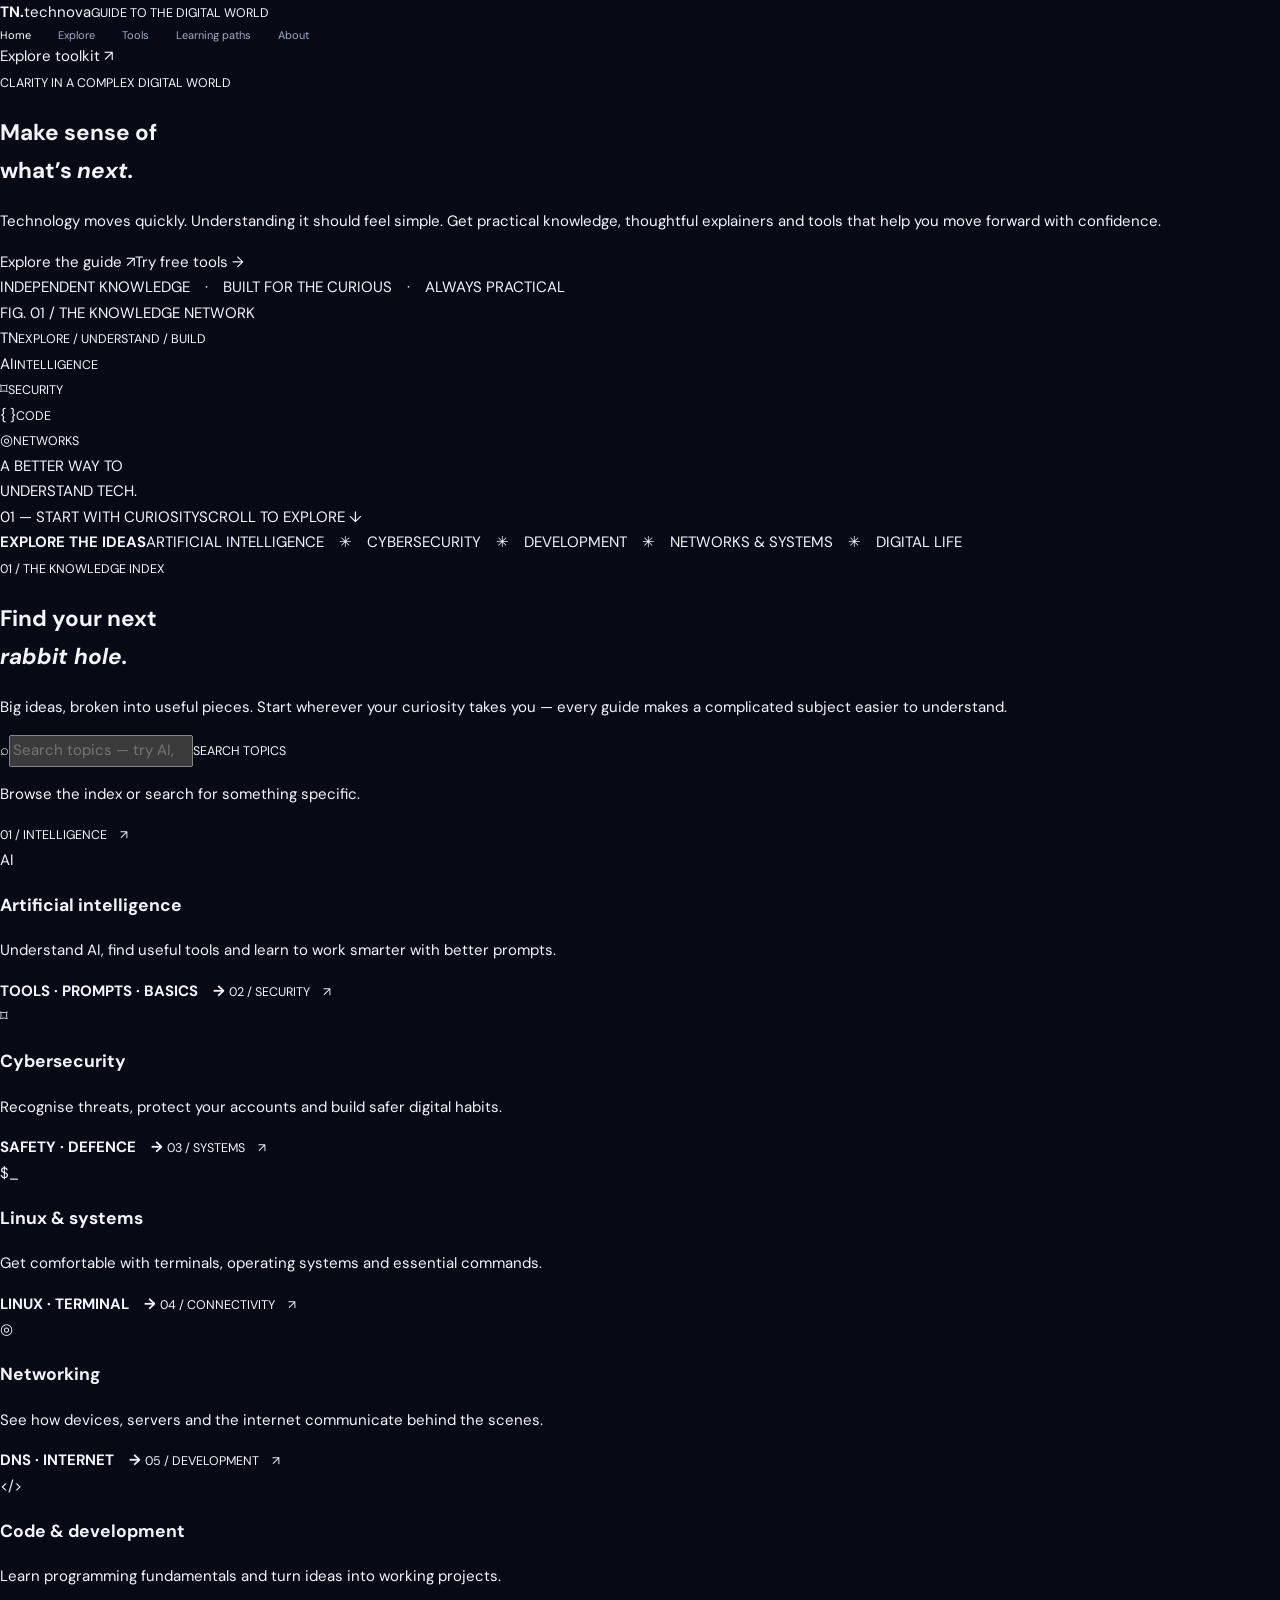
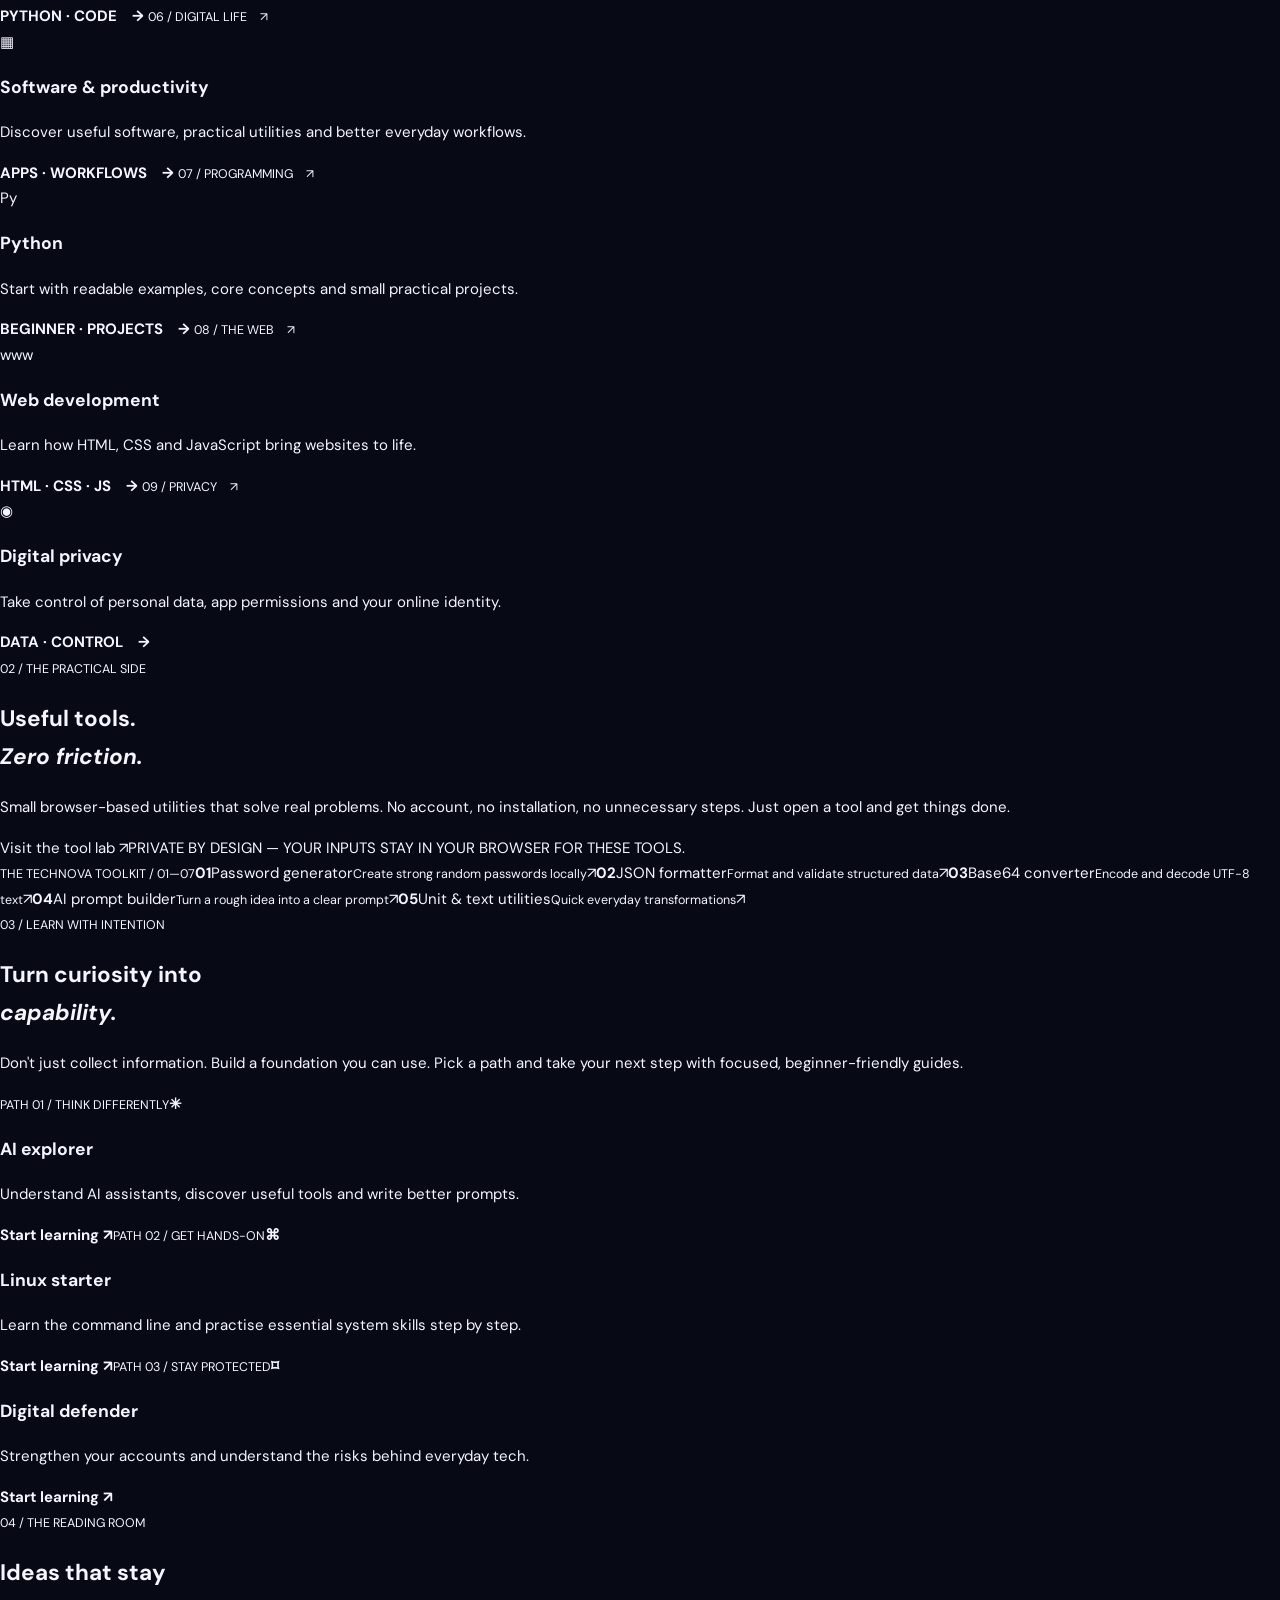
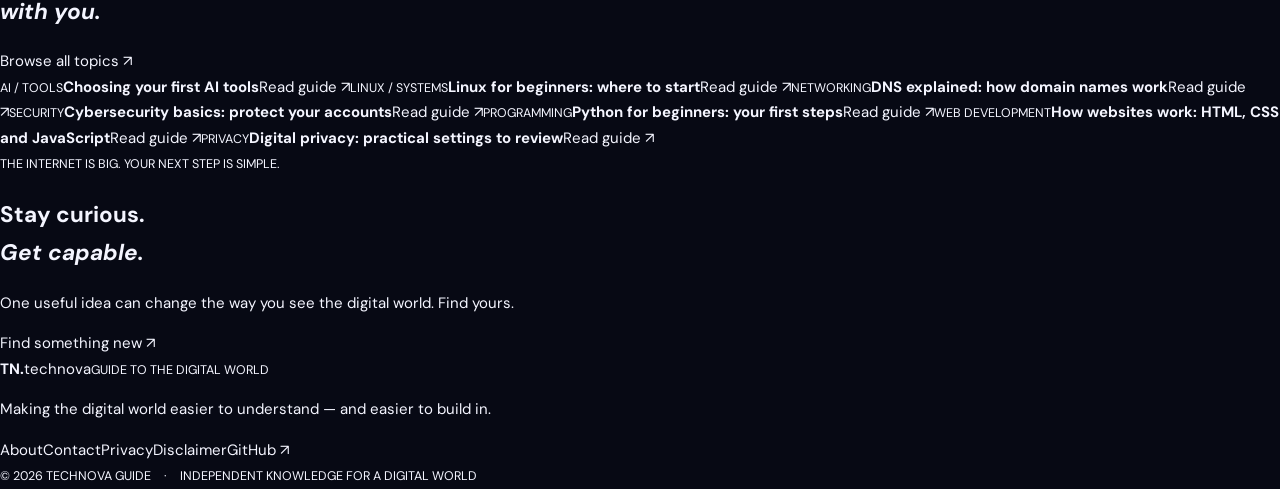
==== commit fff385fe: "Rebuild TechNova homepage with premium editorial identity" ====
--- a/technova-guide/index.html
+++ b/technova-guide/index.html
@@ -1,75 +1,19 @@
-<!doctype html>
-<html lang="en">
-<head>
-<meta charset="utf-8">
-<meta name="viewport" content="width=device-width, initial-scale=1">
-<meta name="description" content="Your launchpad for technology. Explore AI, cybersecurity, Linux, coding, networking, practical guides and free browser tools at TechNova Guide.">
-<meta name="theme-color" content="#070914">
-<meta property="og:title" content="TechNova Guide — Explore what’s next.">
-<meta property="og:description" content="A practical launchpad for AI, technology, digital skills and tools.">
-<meta property="og:type" content="website">
-<meta property="og:url" content="https://technova-guide.neupanesisir2.workers.dev/">
-<title>TechNova Guide — Explore what’s next.</title>
-<link rel="canonical" href="https://technova-guide.neupanesisir2.workers.dev/">
-<link rel="icon" href="assets/favicon.svg" type="image/svg+xml">
-<link rel="preconnect" href="https://fonts.googleapis.com">
-<link rel="preconnect" href="https://fonts.gstatic.com" crossorigin>
-<link href="https://fonts.googleapis.com/css2?family=DM+Mono:wght@400;500&family=DM+Sans:wght@400;500;600;700&family=Space+Grotesk:wght@400;500;600;700&display=swap" rel="stylesheet">
-<link rel="stylesheet" href="assets/style.css">
-</head>
-<body class="home-page nova-v2">
-<header class="topbar">
-<a class="brand" href="index.html" aria-label="TechNova Guide home"><b class="mark">N<span>.</span></b><span>TECHNOVA<small>YOUR DIGITAL FRONTIER</small></span></a>
-<button class="menu-toggle" aria-label="Toggle navigation" aria-expanded="false">☰</button>
-<nav class="nav" aria-label="Main navigation"><a class="active" href="index.html">Home</a><a href="#explore">Explore</a><a href="tools.html">Tool lab</a><a href="#paths">Learning paths</a><a href="about.html">About</a></nav>
-<a class="nav-cta" href="tools.html">Open tool lab <span>↗</span></a>
-</header>
-<main>
-<section class="nova-hero">
-<div class="nova-hero-noise" aria-hidden="true"></div>
-<div class="nova-hero-copy">
-<div class="nova-kicker"><span class="signal"></span> THE DIGITAL WORLD, DECODED <span class="kicker-line"></span> EST. 2026</div>
-<h1>Curiosity is<br>your <span class="gradient-word">superpower.</span></h1>
-<p class="nova-lede">Technology is moving fast. Stay ahead with clear guides, hands-on tools and practical skills built for the real world.</p>
-<div class="nova-hero-actions"><a class="nova-button nova-button-primary" href="#explore">Explore the universe <span>↗</span></a><a class="nova-text-link" href="tools.html">Discover free tools <span>→</span></a></div>
-<div class="nova-proof"><span class="proof-icon">✳</span><span>Learn something useful today.</span><span class="proof-separator">/</span><span>Build something tomorrow.</span></div>
-</div>
-<div class="nova-visual" role="img" aria-label="Abstract glowing orbital technology illustration">
-<div class="visual-coordinate">TN / 001<br>KNOWLEDGE SYSTEM</div>
-<div class="orbit orbit-one"></div><div class="orbit orbit-two"></div><div class="orbit orbit-three"></div>
-<div class="planet"><div class="planet-core">T<span>N</span></div><div class="planet-shine"></div></div>
-<div class="orbit-node node-a"></div><div class="orbit-node node-b"></div><div class="orbit-node node-c"></div>
-<div class="visual-tag tag-top"><span>01</span> DISCOVER</div><div class="visual-tag tag-bottom"><span>∞</span> KEEP EXPLORING</div>
-<div class="visual-cross cross-a">+</div><div class="visual-cross cross-b">+</div>
-</div>
-<div class="hero-bottomline"><span>SCROLL TO EXPLORE <b>↓</b></span><span>INDEPENDENT TECH KNOWLEDGE / MADE ACCESSIBLE</span></div>
-</section>
-<section class="nova-marquee" aria-label="Topics covered"><div><span>ARTIFICIAL INTELLIGENCE</span><i>✳</i><span>CYBERSECURITY</span><i>✳</i><span>DEVELOPMENT</span><i>✳</i><span>LINUX & SYSTEMS</span><i>✳</i><span>NETWORKING</span><i>✳</i><span>DIGITAL LIFE</span><i>✳</i></div></section>
-<section class="nova-section nova-explore" id="explore">
-<div class="nova-section-heading"><div><div class="nova-label">01 / EXPLORE THE FRONTIER</div><h2>One universe.<br><span>Infinite things to learn.</span></h2></div><p>Start with a question. Leave with a skill. Find clear, practical knowledge across the technologies shaping our world.</p></div>
-<div class="nova-search"><span>⌕</span><input id="site-search" type="search" placeholder="What do you want to figure out?" aria-label="Search TechNova guides and topics"><kbd>SEARCH</kbd><p id="search-status" aria-live="polite">Search the TechNova knowledge base.</p></div>
-<div class="nova-topic-grid">
-<a class="nova-topic nova-topic-feature" data-search="artificial intelligence ai prompts chatbots machine learning automation tools" href="articles/ai-tools-for-beginners.html"><div class="nova-topic-meta"><span>01 / INTELLIGENCE</span><b>✳</b></div><div class="topic-art ai-art"><span>AI</span><i></i><i></i><i></i></div><h3>Artificial intelligence</h3><p>Make sense of AI. Discover useful tools, better prompts and smarter workflows.</p><span class="nova-topic-link">Explore AI <b>↗</b></span></a>
-<a class="nova-topic" data-search="cybersecurity privacy passwords phishing online safety ethical security" href="articles/cybersecurity-basics.html"><div class="nova-topic-meta"><span>02 / SECURITY</span><b>⌑</b></div><div class="topic-art security-art"><span>⌑</span><i></i></div><h3>Cybersecurity</h3><p>Understand threats and build stronger digital habits.</p><span class="nova-topic-link">Explore security <b>↗</b></span></a>
-<a class="nova-topic" data-search="linux ubuntu kali terminal operating system commands" href="articles/linux-for-beginners.html"><div class="nova-topic-meta"><span>03 / SYSTEMS</span><b>⌘</b></div><div class="topic-art linux-art"><span>$_</span><i></i></div><h3>Linux & systems</h3><p>Get comfortable with terminals, operating systems and commands.</p><span class="nova-topic-link">Explore Linux <b>↗</b></span></a>
-<a class="nova-topic" data-search="networking dns ip wifi router internet protocols" href="articles/dns-explained.html"><div class="nova-topic-meta"><span>04 / CONNECTIVITY</span><b>◎</b></div><div class="topic-art network-art"><span>◈</span><i></i><i></i></div><h3>Networking</h3><p>See how devices, servers and the internet connect.</p><span class="nova-topic-link">Explore networks <b>↗</b></span></a>
-<a class="nova-topic" data-search="programming coding python javascript html css web development" href="articles/python-for-beginners.html"><div class="nova-topic-meta"><span>05 / DEVELOPMENT</span><b>{ }</b></div><div class="topic-art code-art"><span>&lt;/&gt;</span><i></i></div><h3>Code & development</h3><p>Learn programming fundamentals and start creating your own projects.</p><span class="nova-topic-link">Start building <b>↗</b></span></a>
-<a class="nova-topic" data-search="software apps productivity digital tools pc troubleshooting windows" href="tools.html"><div class="nova-topic-meta"><span>06 / DIGITAL LIFE</span><b>✧</b></div><div class="topic-art digital-art"><span>◫</span><i></i></div><h3>Software & productivity</h3><p>Find useful software, smarter workflows and practical PC fixes.</p><span class="nova-topic-link">Discover tools <b>↗</b></span></a>
-<a class="nova-topic" data-search="python programming coding variables loops beginner" href="articles/python-for-beginners.html"><div class="nova-topic-meta"><span>07 / PROGRAMMING</span><b>Py</b></div><div class="topic-art python-art"><span>Py</span><i></i></div><h3>Python & coding</h3><p>Build a foundation with readable examples and small projects.</p><span class="nova-topic-link">Learn Python <b>↗</b></span></a>
-<a class="nova-topic" data-search="web development html css javascript websites" href="articles/web-development-basics.html"><div class="nova-topic-meta"><span>08 / THE WEB</span><b>〈/〉</b></div><div class="topic-art web-art"><span>www</span><i></i></div><h3>Web development</h3><p>Learn how HTML, CSS and JavaScript bring websites to life.</p><span class="nova-topic-link">Build for web <b>↗</b></span></a>
-<a class="nova-topic" data-search="privacy data protection tracking browser permissions digital footprint" href="articles/digital-privacy-basics.html"><div class="nova-topic-meta"><span>09 / PRIVACY</span><b>◉</b></div><div class="topic-art privacy-art"><span>◉</span><i></i></div><h3>Digital privacy</h3><p>Take control of personal data, app permissions and your online identity.</p><span class="nova-topic-link">Explore privacy <b>↗</b></span></a>
-</div><p class="nova-no-results" id="no-results" hidden>No matching topics. Try another search.</p>
-</section>
-<section class="nova-lab">
-<div class="lab-copy"><div class="nova-label">02 / THE TOOL LAB</div><div class="lab-orbit-mark">TN<span>+</span></div><h2>Less busywork.<br><span>More breakthroughs.</span></h2><p>A growing collection of free, browser-based utilities. No account, no installation — just useful tools when you need them.</p><a class="nova-button nova-button-primary" href="tools.html">Enter the tool lab <span>↗</span></a><div class="lab-footnote"><span class="signal"></span> YOUR INPUTS STAY IN YOUR BROWSER FOR THESE TOOLS</div></div>
-<div class="lab-console"><div class="console-head"><span><i></i> TECHNOVA / TOOLKIT</span><span>LOCAL UTILITIES</span></div><a href="tools.html"><b>01</b><span><strong>Secure password generator</strong><small>Create strong random passwords locally</small></span><em>↗</em></a><a href="tools.html"><b>02</b><span><strong>JSON formatter</strong><small>Format and validate structured data</small></span><em>↗</em></a><a href="tools.html"><b>03</b><span><strong>Base64 converter</strong><small>Encode and decode UTF-8 text</small></span><em>↗</em></a><a href="tools.html"><b>04</b><span><strong>AI prompt builder</strong><small>Turn a rough idea into a useful prompt</small></span><em>↗</em></a><a href="tools.html"><b>05</b><span><strong>Text & unit utilities</strong><small>Quick transformations and conversions</small></span><em>↗</em></a><div class="console-footer"><span>07 UTILITIES AVAILABLE</span><span>OPEN TOOLKIT →</span></div></div>
-</section>
-<section class="nova-section nova-paths" id="paths"><div class="nova-section-heading"><div><div class="nova-label">03 / YOUR NEXT MOVE</div><h2>Choose a path.<br><span>Build real-world skills.</span></h2></div><p>Good learning is a journey, not a pile of tabs. Pick a starting point and move forward one concept at a time.</p></div>
-<div class="nova-path-grid"><a href="articles/ai-tools-for-beginners.html"><span class="path-no">PATH_01</span><span class="path-symbol">✳</span><h3>AI explorer</h3><p>Understand AI assistants, compare tools and write better prompts.</p><b>Begin the journey <i>↗</i></b></a><a href="articles/linux-for-beginners.html"><span class="path-no">PATH_02</span><span class="path-symbol">⌘</span><h3>Linux starter</h3><p>Learn the command line and practise essential system skills.</p><b>Begin the journey <i>↗</i></b></a><a href="articles/cybersecurity-basics.html"><span class="path-no">PATH_03</span><span class="path-symbol">⌑</span><h3>Digital defender</h3><p>Strengthen your accounts and understand common online risks.</p><b>Begin the journey <i>↗</i></b></a></div>
-</section>
-<section class="nova-latest"><div class="nova-section-heading"><div><div class="nova-label">04 / FIELD NOTES</div><h2>Knowledge worth<br><span>keeping close.</span></h2></div><a class="nova-text-link" href="#explore">Explore all topics ↗</a></div><div class="nova-article-list"><a href="articles/ai-tools-for-beginners.html"><span>AI / TOOLS</span><b>Choosing your first AI tools</b><small>Read guide ↗</small></a><a href="articles/linux-for-beginners.html"><span>LINUX / SYSTEMS</span><b>Linux for beginners: where to start</b><small>Read guide ↗</small></a><a href="articles/dns-explained.html"><span>NETWORKING</span><b>DNS explained: how domain names work</b><small>Read guide ↗</small></a><a href="articles/cybersecurity-basics.html"><span>SECURITY</span><b>Cybersecurity basics: protect your accounts</b><small>Read guide ↗</small></a><a href="articles/python-for-beginners.html"><span>PROGRAMMING</span><b>Python for beginners: your first steps</b><small>Read guide ↗</small></a><a href="articles/web-development-basics.html"><span>WEB DEVELOPMENT</span><b>How websites work: HTML, CSS and JavaScript</b><small>Read guide ↗</small></a><a href="articles/digital-privacy-basics.html"><span>PRIVACY</span><b>Digital privacy: practical settings to review</b><small>Read guide ↗</small></a></div></section>
-<section class="nova-cta"><div class="cta-glow"></div><div class="nova-label">THE NEXT DISCOVERY IS YOURS</div><h2>Don't just keep up.<br><span>Understand what's next.</span></h2><p>Explore a topic. Try a tool. Turn curiosity into capability.</p><a class="nova-button nova-button-primary" href="#explore">Start exploring <span>↗</span></a></section>
-</main>
-<footer class="nova-footer"><div class="footer-upper"><a class="brand" href="index.html"><b class="mark">N<span>.</span></b><span>TECHNOVA<small>YOUR DIGITAL FRONTIER</small></span></a><p>Making the digital world easier to understand — and easier to build in.</p><div class="nova-footer-links"><a href="about.html">About</a><a href="contact.html">Contact</a><a href="privacy.html">Privacy</a><a href="disclaimer.html">Disclaimer</a><a href="https://github.com/neupanesisir2-bit/technova-guide">GitHub ↗</a></div></div><div class="footer-lower"><span>© 2026 TECHNOVA GUIDE</span><span>STAY CURIOUS. BUILD CONFIDENTLY.</span><a href="#top" onclick="window.scrollTo({top:0,behavior:'smooth'});return false">BACK TO TOP ↑</a></div></footer>
-<script src="assets/main.js"></script>
-</body></html>+<!doctype html><html lang="en"><head><meta charset="utf-8"><meta name="viewport" content="width=device-width,initial-scale=1"><meta name="description" content="Understand the technology shaping tomorrow. Practical guides and free tools for AI, cybersecurity, Linux, coding and the digital world."><meta name="theme-color" content="#f4f3ef"><meta property="og:title" content="TechNova Guide — Make sense of what's next"><meta property="og:description" content="Clear thinking for a fast-moving digital world."><meta property="og:type" content="website"><title>TechNova Guide — Make sense of what's next</title><link rel="canonical" href="https://technova-guide.neupanesisir2.workers.dev/"><link rel="icon" href="assets/favicon.svg"><link rel="preconnect" href="https://fonts.googleapis.com"><link rel="preconnect" href="https://fonts.gstatic.com" crossorigin><link href="https://fonts.googleapis.com/css2?family=DM+Mono:wght@400;500&family=DM+Sans:wght@400;500;600;700&family=Manrope:wght@400;500;600;700;800&display=swap" rel="stylesheet"><link rel="stylesheet" href="assets/style.css"></head>
+<body class="home-page nova-v2 tn-editorial"><header class="tn-header"><a class="tn-brand" href="index.html"><b>TN<span>.</span></b><span>technova<small>GUIDE TO THE DIGITAL WORLD</small></span></a><button class="menu-toggle" aria-label="Toggle navigation" aria-expanded="false">☰</button><nav class="nav tn-nav"><a class="active" href="index.html">Home</a><a href="#explore">Explore</a><a href="tools.html">Tools</a><a href="#paths">Learning paths</a><a href="about.html">About</a></nav><a class="tn-cta" href="tools.html">Explore toolkit ↗</a></header>
+<main><section class="tn-hero"><div class="tn-copy"><small class="tn-kicker">CLARITY IN A COMPLEX DIGITAL WORLD</small><h1>Make sense of<br>what’s <em>next.</em></h1><p>Technology moves quickly. Understanding it should feel simple. Get practical knowledge, thoughtful explainers and tools that help you move forward with confidence.</p><div class="tn-actions"><a class="tn-button" href="#explore">Explore the guide ↗</a><a href="tools.html">Try free tools →</a></div><div class="tn-meta">INDEPENDENT KNOWLEDGE　·　BUILT FOR THE CURIOUS　·　ALWAYS PRACTICAL</div></div><div class="tn-art"><div class="art-label">FIG. 01 / THE KNOWLEDGE NETWORK</div><div class="art-grid"></div><div class="art-ring r1"></div><div class="art-ring r2"></div><div class="art-ring r3"></div><div class="art-core">TN<small>EXPLORE / UNDERSTAND / BUILD</small></div><div class="art-node n1">AI<small>INTELLIGENCE</small></div><div class="art-node n2">⌑<small>SECURITY</small></div><div class="art-node n3">{ }<small>CODE</small></div><div class="art-node n4">◎<small>NETWORKS</small></div><div class="art-foot">A BETTER WAY TO<br>UNDERSTAND TECH.</div></div><div class="tn-hero-foot"><span>01 — START WITH CURIOSITY</span><a href="#explore">SCROLL TO EXPLORE ↓</a></div></section>
+<div class="tn-ribbon"><b>EXPLORE THE IDEAS</b><span>ARTIFICIAL INTELLIGENCE　✳　CYBERSECURITY　✳　DEVELOPMENT　✳　NETWORKS & SYSTEMS　✳　DIGITAL LIFE</span></div>
+<section class="tn-section" id="explore"><div class="tn-heading"><div><small>01 / THE KNOWLEDGE INDEX</small><h2>Find your next<br><em>rabbit hole.</em></h2></div><p>Big ideas, broken into useful pieces. Start wherever your curiosity takes you — every guide makes a complicated subject easier to understand.</p></div><div class="tn-search"><span>⌕</span><input id="site-search" type="search" placeholder="Search topics — try AI, Linux, privacy…" aria-label="Search topics"><small>SEARCH TOPICS</small><p id="search-status" aria-live="polite">Browse the index or search for something specific.</p></div><div class="tn-grid">
+<a class="tn-card featured" data-search="artificial intelligence ai prompts chatbots machine learning automation tools" href="articles/ai-tools-for-beginners.html"><small>01 / INTELLIGENCE　↗</small><div class="tn-illustration ai">AI<i></i></div><h3>Artificial intelligence</h3><p>Understand AI, find useful tools and learn to work smarter with better prompts.</p><b>TOOLS · PROMPTS · BASICS　→</b></a>
+<a class="tn-card" data-search="cybersecurity privacy passwords phishing online safety ethical security" href="articles/cybersecurity-basics.html"><small>02 / SECURITY　↗</small><div class="tn-illustration sec">⌑</div><h3>Cybersecurity</h3><p>Recognise threats, protect your accounts and build safer digital habits.</p><b>SAFETY · DEFENCE　→</b></a>
+<a class="tn-card" data-search="linux ubuntu kali terminal operating system commands" href="articles/linux-for-beginners.html"><small>03 / SYSTEMS　↗</small><div class="tn-illustration linux">$_</div><h3>Linux & systems</h3><p>Get comfortable with terminals, operating systems and essential commands.</p><b>LINUX · TERMINAL　→</b></a>
+<a class="tn-card" data-search="networking dns ip wifi router internet protocols" href="articles/dns-explained.html"><small>04 / CONNECTIVITY　↗</small><div class="tn-illustration net">◎</div><h3>Networking</h3><p>See how devices, servers and the internet communicate behind the scenes.</p><b>DNS · INTERNET　→</b></a>
+<a class="tn-card" data-search="programming coding python javascript html css web development" href="articles/python-for-beginners.html"><small>05 / DEVELOPMENT　↗</small><div class="tn-illustration code">&lt;/&gt;</div><h3>Code & development</h3><p>Learn programming fundamentals and turn ideas into working projects.</p><b>PYTHON · CODE　→</b></a>
+<a class="tn-card" data-search="software apps productivity digital tools pc troubleshooting windows" href="tools.html"><small>06 / DIGITAL LIFE　↗</small><div class="tn-illustration soft">▦</div><h3>Software & productivity</h3><p>Discover useful software, practical utilities and better everyday workflows.</p><b>APPS · WORKFLOWS　→</b></a>
+<a class="tn-card" data-search="python programming coding variables loops beginner" href="articles/python-for-beginners.html"><small>07 / PROGRAMMING　↗</small><div class="tn-illustration py">Py</div><h3>Python</h3><p>Start with readable examples, core concepts and small practical projects.</p><b>BEGINNER · PROJECTS　→</b></a>
+<a class="tn-card" data-search="web development html css javascript websites" href="articles/web-development-basics.html"><small>08 / THE WEB　↗</small><div class="tn-illustration web">www</div><h3>Web development</h3><p>Learn how HTML, CSS and JavaScript bring websites to life.</p><b>HTML · CSS · JS　→</b></a>
+<a class="tn-card" data-search="privacy data protection tracking browser permissions digital footprint" href="articles/digital-privacy-basics.html"><small>09 / PRIVACY　↗</small><div class="tn-illustration privacy">◉</div><h3>Digital privacy</h3><p>Take control of personal data, app permissions and your online identity.</p><b>DATA · CONTROL　→</b></a></div><p id="no-results" hidden>No matching topics. Try another search.</p></section>
+<section class="tn-tools"><div><small>02 / THE PRACTICAL SIDE</small><h2>Useful tools.<br><em>Zero friction.</em></h2><p>Small browser-based utilities that solve real problems. No account, no installation, no unnecessary steps. Just open a tool and get things done.</p><a class="tn-button" href="tools.html">Visit the tool lab ↗</a><label>PRIVATE BY DESIGN — YOUR INPUTS STAY IN YOUR BROWSER FOR THESE TOOLS.</label></div><div class="tn-tool-list"><small>THE TECHNOVA TOOLKIT / 01—07</small><a href="tools.html"><b>01</b><span>Password generator<small>Create strong random passwords locally</small></span>↗</a><a href="tools.html"><b>02</b><span>JSON formatter<small>Format and validate structured data</small></span>↗</a><a href="tools.html"><b>03</b><span>Base64 converter<small>Encode and decode UTF-8 text</small></span>↗</a><a href="tools.html"><b>04</b><span>AI prompt builder<small>Turn a rough idea into a clear prompt</small></span>↗</a><a href="tools.html"><b>05</b><span>Unit & text utilities<small>Quick everyday transformations</small></span>↗</a></div></section>
+<section class="tn-section tn-paths" id="paths"><div class="tn-heading"><div><small>03 / LEARN WITH INTENTION</small><h2>Turn curiosity into<br><em>capability.</em></h2></div><p>Don't just collect information. Build a foundation you can use. Pick a path and take your next step with focused, beginner-friendly guides.</p></div><div class="tn-path-grid"><a href="articles/ai-tools-for-beginners.html"><small>PATH 01 / THINK DIFFERENTLY</small><b>✳</b><h3>AI explorer</h3><p>Understand AI assistants, discover useful tools and write better prompts.</p><strong>Start learning ↗</strong></a><a href="articles/linux-for-beginners.html"><small>PATH 02 / GET HANDS-ON</small><b>⌘</b><h3>Linux starter</h3><p>Learn the command line and practise essential system skills step by step.</p><strong>Start learning ↗</strong></a><a href="articles/cybersecurity-basics.html"><small>PATH 03 / STAY PROTECTED</small><b>⌑</b><h3>Digital defender</h3><p>Strengthen your accounts and understand the risks behind everyday tech.</p><strong>Start learning ↗</strong></a></div></section>
+<section class="tn-reading"><div class="tn-heading"><div><small>04 / THE READING ROOM</small><h2>Ideas that stay<br><em>with you.</em></h2></div><a href="#explore">Browse all topics ↗</a></div><div class="tn-articles"><a href="articles/ai-tools-for-beginners.html"><small>AI / TOOLS</small><b>Choosing your first AI tools</b><span>Read guide ↗</span></a><a href="articles/linux-for-beginners.html"><small>LINUX / SYSTEMS</small><b>Linux for beginners: where to start</b><span>Read guide ↗</span></a><a href="articles/dns-explained.html"><small>NETWORKING</small><b>DNS explained: how domain names work</b><span>Read guide ↗</span></a><a href="articles/cybersecurity-basics.html"><small>SECURITY</small><b>Cybersecurity basics: protect your accounts</b><span>Read guide ↗</span></a><a href="articles/python-for-beginners.html"><small>PROGRAMMING</small><b>Python for beginners: your first steps</b><span>Read guide ↗</span></a><a href="articles/web-development-basics.html"><small>WEB DEVELOPMENT</small><b>How websites work: HTML, CSS and JavaScript</b><span>Read guide ↗</span></a><a href="articles/digital-privacy-basics.html"><small>PRIVACY</small><b>Digital privacy: practical settings to review</b><span>Read guide ↗</span></a></div></section>
+<section class="tn-end"><small>THE INTERNET IS BIG. YOUR NEXT STEP IS SIMPLE.</small><h2>Stay curious.<br><em>Get capable.</em></h2><p>One useful idea can change the way you see the digital world. Find yours.</p><a class="tn-button" href="#explore">Find something new ↗</a></section></main>
+<footer class="tn-footer"><div><a class="tn-brand" href="index.html"><b>TN<span>.</span></b><span>technova<small>GUIDE TO THE DIGITAL WORLD</small></span></a><p>Making the digital world easier to understand — and easier to build in.</p><nav><a href="about.html">About</a><a href="contact.html">Contact</a><a href="privacy.html">Privacy</a><a href="disclaimer.html">Disclaimer</a><a href="https://github.com/neupanesisir2-bit/technova-guide">GitHub ↗</a></nav></div><small>© 2026 TECHNOVA GUIDE　·　INDEPENDENT KNOWLEDGE FOR A DIGITAL WORLD</small></footer><script src="assets/main.js"></script></body></html>
--- a/technova-guide/assets/style.css
+++ b/technova-guide/assets/style.css
@@ -4,3 +4,25 @@
 @media(max-width:900px){.home-page .hero{grid-template-columns:1fr;gap:45px;padding-top:70px}.hero-panel{max-width:600px;width:100%;margin:auto}.quick-strip{grid-template-columns:repeat(2,1fr);row-gap:20px}.quick-strip>div:nth-child(2){border:0}.tool-feature{margin:0 20px;grid-template-columns:1fr;gap:30px}.topic-grid{grid-template-columns:repeat(2,1fr)}.section-head{align-items:flex-start;flex-direction:column}.section-head>p{max-width:600px}.path-grid{grid-template-columns:1fr 1fr}.site-header{padding:0 22px}}
 @media(max-width:620px){.topbar{height:68px;padding:0 18px}.menu-toggle{display:block}.nav{display:none;position:absolute;top:67px;left:0;right:0;padding:18px 22px;background:#0d1527;flex-direction:column;gap:18px;border-bottom:1px solid var(--line)}.nav.open{display:flex}.nav-cta{display:none}.home-page .hero{padding:58px 21px 48px;min-height:auto}.hero h1{font-size:clamp(43px,12vw,58px);letter-spacing:-2.6px}.hero-lede{font-size:13px}.hero-note{margin-top:34px}.hero-panel{padding:15px}.panel-main{height:210px;gap:18px}.panel-orb{width:128px;height:128px}.panel-orb>span{font-size:48px}.panel-caption strong{font-size:15px}.quick-strip{padding:22px 16px;gap:18px 0}.quick-strip>div{padding:0 9px;grid-template-columns:28px 1fr}.quick-strip span{font-size:11px}.quick-strip small{font-size:8px}.section,.resource-section{padding:65px 20px}.section-head h2{font-size:32px}.search-wrap{margin:25px 0 17px;grid-template-columns:22px 1fr}.search-wrap input{font-size:11px}.search-hint{display:none}.search-wrap p{grid-column:2}.topic-grid,.path-grid,.tool-grid{grid-template-columns:1fr}.topic{min-height:195px}.topic p{min-height:0}.tool-feature{margin:0 15px;padding:25px 20px}.tool-feature h2{font-size:34px}.tool-list{padding:13px}.resource-list>a{grid-template-columns:1fr auto;gap:5px 12px;padding:15px 4px}.resource-list span{grid-column:1/-1}.resource-list b{font-size:11px}.resource-list small{font-size:8px}.text-link{align-self:flex-start}.closing{padding:60px 18px}.closing h2{font-size:31px}.footer{padding:28px 20px 18px}.footer-main{grid-template-columns:1fr}.footer-main>p{margin-top:4px}.footer-links{gap:13px}.footer-bottom{gap:10px;flex-direction:column}.site-header{height:66px;padding:0 18px}.site-header .nav{display:none;position:absolute;top:65px;left:0;right:0;padding:18px 22px;background:#0d1527;flex-direction:column}.site-header .nav.open{display:flex}.page-wrap{margin:40px auto;padding:0 20px 60px}.tool-hero{padding:42px 20px 15px}.tool-grid{padding:15px 18px 60px}.inline-controls{grid-template-columns:1fr}}
 @media(prefers-reduced-motion:reduce){html{scroll-behavior:auto}*,*::before,*::after{transition:none!important;animation:none!important}}
+
+
+/* TECHNOVA FUTURE SYSTEM — visual refresh */
+.nova-v2{--nv-bg:#070914;--nv-panel:#101426;--nv-line:rgba(157,177,224,.15);--nv-muted:#a3adc5;--nv-cyan:#78f0e0;--nv-violet:#a997ff;background:var(--nv-bg);color:#f4f5ff}
+.nova-v2 .topbar,.nova-v2 .site-header{height:76px;padding:0 max(calc((100vw - 1240px)/2),5vw);border-bottom:1px solid var(--nv-line);background:rgba(7,9,20,.9);backdrop-filter:blur(20px)}
+.nova-v2 .brand{gap:11px;font:700 14px var(--display);letter-spacing:1.1px}.nova-v2 .brand small{font:400 8px var(--mono);letter-spacing:1.3px;color:#7f8ba8}.nova-v2 .mark{width:36px;height:36px;border-radius:10px;background:linear-gradient(145deg,#25365a,#151b34);border:1px solid #8ca8ff66;color:#fff;font:700 20px var(--display);box-shadow:0 0 25px #6e80ff20}.nova-v2 .mark span{color:var(--nv-cyan)}
+.nova-v2 .nav{gap:27px;color:#a2acc4;font-size:11px}.nova-v2 .nav a{transition:color .2s}.nova-v2 .nav a:hover,.nova-v2 .nav .active{color:#fff}.nova-v2 .nav-cta{border:1px solid #91a5ef55;border-radius:5px;color:#e5eaff;padding:10px 14px;font-size:10px}.nova-v2 .nav-cta span{color:var(--nv-cyan)}
+.nova-hero{min-height:650px;max-width:1320px;margin:auto;padding:85px 5.5% 35px;display:grid;grid-template-columns:1.02fr .98fr;align-items:center;position:relative;overflow:hidden}.nova-hero:before{content:'';position:absolute;width:650px;height:650px;left:-260px;top:-280px;border-radius:50%;background:radial-gradient(circle,#3735a326,transparent 68%);pointer-events:none}.nova-hero-noise{position:absolute;inset:0;opacity:.2;pointer-events:none;background-image:linear-gradient(rgba(153,173,223,.035) 1px,transparent 1px),linear-gradient(90deg,rgba(153,173,223,.035) 1px,transparent 1px);background-size:48px 48px;mask-image:linear-gradient(90deg,black,transparent 95%)}
+.nova-hero-copy{position:relative;z-index:2;padding:15px 0 55px}.nova-kicker,.nova-label{font:500 9px var(--mono);letter-spacing:1.4px;color:#9ba9c8}.signal{display:inline-block;width:7px;height:7px;border-radius:50%;background:var(--nv-cyan);box-shadow:0 0 12px #78f0e0aa;margin-right:8px}.kicker-line{display:inline-block;width:32px;height:1px;background:#596582;margin:0 9px 3px}.nova-hero h1{font:600 clamp(54px,7vw,88px)/.99 var(--display);letter-spacing:-5px;margin:27px 0 24px;max-width:720px}.gradient-word{background:linear-gradient(100deg,#e5eaff 3%,#a5b9ff 40%,#a88cff 78%,#79eadf);background-clip:text;-webkit-background-clip:text;color:transparent}.nova-lede{max-width:465px;color:#a3adc5;font-size:14px;line-height:1.9}.nova-hero-actions{display:flex;align-items:center;gap:25px;margin-top:31px;flex-wrap:wrap}.nova-button{display:inline-flex;align-items:center;gap:18px;padding:14px 18px;border-radius:5px;font:600 11px var(--body);transition:transform .2s,box-shadow .2s,background .2s}.nova-button:hover{transform:translateY(-2px)}.nova-button-primary{color:#081019;background:linear-gradient(100deg,#b8c9ff,#9fece3);box-shadow:0 7px 28px #82dcd329}.nova-button-primary:hover{box-shadow:0 9px 34px #82dcd34d}.nova-button span{font-size:15px}.nova-text-link{font-size:11px;color:#d2d9ec}.nova-text-link span{color:var(--nv-cyan);margin-left:5px}.nova-proof{display:flex;align-items:center;gap:10px;margin-top:49px;font:9px var(--mono);letter-spacing:.25px;color:#7f8ba8}.proof-icon{color:var(--nv-cyan);font-size:15px}.proof-separator{color:#47536f}
+.nova-visual{height:470px;position:relative;display:grid;place-items:center;isolation:isolate}.nova-visual:before{content:'';position:absolute;width:390px;height:390px;border-radius:50%;background:radial-gradient(circle,#5c54d52a,transparent 68%);filter:blur(10px)}.visual-coordinate{position:absolute;top:25px;right:20px;font:9px/1.8 var(--mono);letter-spacing:1px;color:#667493;text-align:right}.orbit{position:absolute;border:1px solid #a8b6ff25;border-radius:50%;transform:rotate(-28deg)}.orbit-one{width:410px;height:180px}.orbit-two{width:365px;height:300px;transform:rotate(55deg);border-color:#7de8db30}.orbit-three{width:300px;height:420px;transform:rotate(74deg);border-style:dashed;border-color:#a88cff25}.planet{width:220px;height:220px;border-radius:50%;position:relative;display:grid;place-items:center;background:radial-gradient(circle at 32% 27%,#9f9aff 0,#5557a8 20%,#252c60 48%,#10162e 74%);box-shadow:inset -23px -25px 45px #050817, inset 8px 8px 24px #d3c9ff42,0 0 85px #7773f044;overflow:hidden}.planet:before,.planet:after{content:'';position:absolute;border-radius:50%;inset:13px;border:1px solid #d5d9ff20}.planet:after{inset:28px;border-color:#78f0e033}.planet-core{font:600 68px var(--display);letter-spacing:-7px;color:#f2f4ff;text-shadow:0 0 28px #d6e2ff88;z-index:1}.planet-core span{color:#8cefe1}.planet-shine{position:absolute;inset:0;background:linear-gradient(130deg,transparent 28%,#ffffff18 40%,transparent 53%);transform:translateX(-20%)}.orbit-node{position:absolute;width:11px;height:11px;border-radius:50%;background:#8df2e3;box-shadow:0 0 18px #8df2e3}.node-a{top:91px;left:22%}.node-b{right:13%;top:47% ;width:7px;height:7px;background:#b49aff;box-shadow:0 0 16px #b49aff}.node-c{bottom:79px;left:34%;width:6px;height:6px}.visual-tag{position:absolute;padding:8px 11px;border:1px solid #a7b5e52b;background:#0c1225c9;backdrop-filter:blur(8px);font:9px var(--mono);letter-spacing:1px;color:#aebbd8}.visual-tag span{color:var(--nv-cyan);margin-right:7px}.tag-top{left:0;top:110px}.tag-bottom{right:0;bottom:95px}.visual-cross{position:absolute;color:#65769d;font:20px var(--mono)}.cross-a{top:80px;right:25%}.cross-b{bottom:76px;left:15%}.hero-bottomline{position:absolute;bottom:22px;left:5.5%;right:5.5%;display:flex;justify-content:space-between;padding-top:14px;border-top:1px solid var(--nv-line);font:8px var(--mono);letter-spacing:1px;color:#687693}.hero-bottomline b{color:var(--nv-cyan);font-size:13px;margin-left:8px}
+.nova-marquee{overflow:hidden;border-top:1px solid var(--nv-line);border-bottom:1px solid var(--nv-line);background:#0b1020;padding:17px 0}.nova-marquee>div{display:flex;justify-content:space-around;align-items:center;gap:25px;white-space:nowrap;font:9px var(--mono);letter-spacing:1.4px;color:#a5b2d0}.nova-marquee i{font-style:normal;color:var(--nv-cyan);font-size:13px}
+.nova-section{max-width:1240px;margin:auto;padding:105px 28px}.nova-section-heading{display:flex;justify-content:space-between;align-items:end;gap:30px;margin-bottom:35px}.nova-section-heading h2,.nova-lab h2,.nova-cta h2{font:600 clamp(34px,4.5vw,53px)/1.08 var(--display);letter-spacing:-2.5px;margin:13px 0 0}.nova-section-heading h2 span,.nova-lab h2 span,.nova-cta h2 span{color:#9eadd2}.nova-section-heading>p{max-width:365px;margin:0 0 5px;color:#919db8;font-size:12px;line-height:1.9}.nova-search{display:grid;grid-template-columns:28px 1fr auto;align-items:center;gap:10px;max-width:620px;margin:0 0 23px;padding:0 15px;border:1px solid #8394c52c;border-radius:5px;background:#0d1325}.nova-search>span{font-size:23px;color:#9daeff}.nova-search input{height:52px;min-width:0;border:0;outline:0;background:transparent;color:#f4f5ff;font-size:12px}.nova-search input::placeholder{color:#697794}.nova-search kbd{font:8px var(--mono);letter-spacing:1px;color:#6f7d9b}.nova-search p{grid-column:2/4;margin:-8px 0 10px;font:9px var(--mono);color:#7583a0}.nova-topic-grid{display:grid;grid-template-columns:repeat(3,1fr);gap:13px}.nova-topic{position:relative;min-height:300px;overflow:hidden;padding:19px 20px 18px;border:1px solid #9baed025;border-radius:7px;background:linear-gradient(145deg,#121a30,#0c1222);transition:transform .25s,border-color .25s,background .25s}.nova-topic:hover{transform:translateY(-4px);border-color:#9bb5f26b;background:linear-gradient(145deg,#182442,#10182b)}.nova-topic[hidden]{display:none}.nova-topic-feature{background:linear-gradient(145deg,#1b2042,#11162d)}.nova-topic-meta{display:flex;justify-content:space-between;align-items:center;font:8px var(--mono);letter-spacing:1px;color:#8292b5}.nova-topic-meta b{font:17px var(--display);color:#b3c3ff}.topic-art{height:104px;display:grid;place-items:center;position:relative;overflow:hidden}.topic-art>span{position:relative;z-index:1;font:600 45px var(--display);letter-spacing:-3px;color:#d9e1ff;text-shadow:0 0 25px #9eb2ff77}.topic-art:before{content:'';position:absolute;width:110px;height:75px;border-radius:50%;background:#717cf52b;filter:blur(22px)}.topic-art i{position:absolute;width:150px;height:52px;border:1px solid #aabaff28;border-radius:50%;transform:rotate(-23deg)}.topic-art i:nth-of-type(2){transform:rotate(35deg);width:115px;border-color:#79e8db35}.security-art>span{font-size:54px;color:#91eee0}.security-art:before{background:#50d9ca24}.security-art i{width:65px;height:65px;border-radius:18px;transform:rotate(45deg);border-color:#8cefe055}.linux-art>span,.code-art>span{font-size:39px;color:#b4a6ff}.linux-art:before,.code-art:before{background:#9b83ff29}.network-art>span{font-size:49px;color:#8be9df}.network-art i{width:170px;height:80px;transform:rotate(0);border-style:dashed}.digital-art>span,.privacy-art>span{color:#a9baff}.python-art>span{color:#8ee9dd}.web-art>span{font-size:30px;color:#b4a6ff}.nova-topic h3{font:600 17px var(--display);letter-spacing:-.35px;margin:0 0 7px}.nova-topic p{min-height:42px;color:#929fba;font-size:10px;line-height:1.75;margin:0 0 15px}.nova-topic-link{font:9px var(--mono);color:#c4d0ef}.nova-topic-link b{font-size:13px;color:var(--nv-cyan);margin-left:6px}.nova-no-results{color:#9daac4;font-size:12px}
+.nova-lab{max-width:1184px;margin:5px auto 20px;padding:55px 55px;display:grid;grid-template-columns:.9fr 1.1fr;gap:60px;align-items:center;border:1px solid #9baeff2b;border-radius:10px;background:radial-gradient(ellipse at 5% 90%,#5b4ba52a,transparent 50%),linear-gradient(120deg,#141c35,#0d1325 75%);position:relative;overflow:hidden}.nova-lab:after{content:'';position:absolute;right:-120px;top:-180px;width:360px;height:360px;border:1px solid #a6b5f11b;border-radius:50%;box-shadow:0 0 0 25px #a6b5f10a,0 0 0 50px #a6b5f108;pointer-events:none}.lab-copy{position:relative;z-index:1}.lab-orbit-mark{width:64px;height:64px;border-radius:50%;display:grid;place-items:center;margin:24px 0 20px;border:1px solid #aabaff66;background:radial-gradient(circle at 30% 25%,#7775c9,#252b5a 70%);box-shadow:0 0 35px #7e83ff2b;font:600 24px var(--display)}.lab-orbit-mark span{color:var(--nv-cyan)}.nova-lab h2{font-size:39px}.nova-lab .lab-copy>p{max-width:350px;color:#9ba8c1;font-size:11px;line-height:1.9;margin:17px 0 23px}.lab-footnote{margin-top:24px;font:8px var(--mono);letter-spacing:.6px;color:#7e8da9}.lab-footnote .signal{width:6px;height:6px}.lab-console{position:relative;z-index:1;padding:17px 19px;border:1px solid #a7b5dc24;border-radius:7px;background:#080d1bdc;box-shadow:0 25px 70px #0003}.console-head,.console-footer{display:flex;justify-content:space-between;gap:12px;font:8px var(--mono);letter-spacing:.8px;color:#7e8eae}.console-head{padding-bottom:14px;border-bottom:1px solid var(--nv-line)}.console-head i{display:inline-block;width:6px;height:6px;border-radius:50%;background:var(--nv-cyan);margin-right:7px}.lab-console>a{display:flex;align-items:center;gap:14px;padding:14px 0;border-bottom:1px solid #9baeff17}.lab-console>a>b{font:9px var(--mono);color:#8fa6ed}.lab-console>a>span{display:grid;flex:1}.lab-console strong{font:500 11px var(--display)}.lab-console small{font-size:9px;color:#8492ad}.lab-console em{font-style:normal;color:var(--nv-cyan)}.console-footer{padding-top:14px;color:#8f9fbe}
+.nova-paths{padding-top:100px;padding-bottom:90px}.nova-path-grid{display:grid;grid-template-columns:repeat(3,1fr);gap:14px}.nova-path-grid>a{min-height:225px;padding:22px;border:1px solid #a2b2d525;border-radius:7px;background:linear-gradient(145deg,#111a30,#0c1222);transition:transform .2s,border-color .2s}.nova-path-grid>a:hover{transform:translateY(-3px);border-color:#8eeadd66}.path-no{font:8px var(--mono);letter-spacing:1px;color:#8495b8}.path-symbol{display:block;font:26px var(--display);color:#9cecdf;margin:22px 0 9px}.nova-path-grid h3{font:600 18px var(--display);margin:0}.nova-path-grid p{min-height:40px;color:#919fba;font-size:10px;line-height:1.8}.nova-path-grid b{font:9px var(--mono);color:#c5d1ed}.nova-path-grid i{font-style:normal;color:var(--nv-cyan);margin-left:5px}
+.nova-latest{max-width:1184px;margin:auto;padding:35px 28px 100px}.nova-latest .nova-section-heading{margin-bottom:27px}.nova-text-link{font:10px var(--mono);color:#c3d0ef}.nova-article-list{border-top:1px solid var(--nv-line)}.nova-article-list>a{display:grid;grid-template-columns:175px 1fr 95px;align-items:center;gap:15px;padding:16px 8px;border-bottom:1px solid var(--nv-line);transition:background .2s}.nova-article-list>a:hover{background:#ffffff07}.nova-article-list span{font:8px var(--mono);letter-spacing:.8px;color:#91a6dc}.nova-article-list b{font:500 12px var(--display)}.nova-article-list small{font:8px var(--mono);text-align:right;color:#9eebdf}
+.nova-cta{position:relative;overflow:hidden;text-align:center;padding:85px 20px 95px;border-top:1px solid var(--nv-line);background:radial-gradient(ellipse at 50% 110%,#6660c12e,transparent 65%)}.cta-glow{position:absolute;left:50%;top:-210px;transform:translateX(-50%);width:500px;height:300px;border-radius:50%;background:#7063dc14;filter:blur(55px)}.nova-cta>*:not(.cta-glow){position:relative}.nova-cta h2{font-size:clamp(36px,5vw,55px);margin:17px 0}.nova-cta>p{font-size:11px;color:#99a6bf;margin:0 0 25px}
+.nova-footer{border-top:1px solid var(--nv-line);padding:35px max(calc((100vw - 1184px)/2),5vw) 18px;background:#060812}.footer-upper{display:grid;grid-template-columns:1fr 1fr;gap:12px 25px;align-items:center}.footer-upper>p{font-size:10px;color:#8997b2}.nova-footer-links{grid-column:1/-1;display:flex;gap:20px;flex-wrap:wrap;margin:12px 0 20px}.nova-footer-links a,.footer-lower{font:8px var(--mono);letter-spacing:.5px;color:#8997b2}.nova-footer-links a:hover,.footer-lower a:hover{color:#e9efff}.footer-lower{display:flex;justify-content:space-between;gap:15px;padding-top:15px;border-top:1px solid var(--nv-line)}
+/* Keep the refreshed visual language consistent on existing article, info and tool pages. */
+.nova-v2 .page-wrap,.nova-v2 .tool-hero,.nova-v2 .tool-grid{position:relative}.nova-v2 .page-wrap h1,.nova-v2 .tool-hero h1{font-family:var(--display);letter-spacing:-1.8px}.nova-v2 .page-wrap h2,.nova-v2 .tool-card h2{font-family:var(--display)}.nova-v2 .tool-card{border-color:#9baeff28;background:linear-gradient(145deg,#141d34,#0d1324);border-radius:8px}.nova-v2 .tool-card input,.nova-v2 .tool-card textarea,.nova-v2 .tool-card select{border-color:#899bd044;border-radius:5px}.nova-v2 .tool-card button{background:linear-gradient(100deg,#b8c9ff,#9fece3);border-radius:5px}.nova-v2 .tool-card .secondary-button{background:#202944;color:#e5eaff;border:1px solid #879bd044}.nova-v2 .site-header .nav{display:flex}
+@media(max-width:900px){.nova-hero{grid-template-columns:1fr;min-height:0;padding-top:70px;padding-bottom:65px}.nova-hero-copy{padding-bottom:0}.nova-visual{height:410px;max-width:600px;width:100%;margin:5px auto 0}.hero-bottomline{bottom:15px}.nova-lab{margin:0 20px;grid-template-columns:1fr;gap:35px;padding:38px}.nova-section-heading{align-items:flex-start;flex-direction:column}.nova-section-heading>p{max-width:600px}.nova-topic-grid{grid-template-columns:repeat(2,1fr)}}
+@media(max-width:620px){.nova-v2 .topbar,.nova-v2 .site-header{height:66px;padding:0 18px}.nova-v2 .menu-toggle{display:block}.nova-v2 .nav{display:none;position:absolute;top:65px;left:0;right:0;padding:18px 22px;background:#0b1020;flex-direction:column;gap:17px;border-bottom:1px solid var(--nv-line)}.nova-v2 .nav.open{display:flex}.nova-v2 .nav-cta{display:none}.nova-hero{padding:55px 21px 62px}.nova-kicker{font-size:8px;letter-spacing:.8px}.nova-hero h1{font-size:clamp(48px,13vw,67px);letter-spacing:-3.5px;margin:23px 0 18px}.nova-lede{font-size:12px}.nova-proof{font-size:8px;gap:7px;margin-top:32px}.nova-visual{height:330px;margin-top:12px}.planet{width:165px;height:165px}.planet-core{font-size:53px}.orbit-one{width:300px;height:135px}.orbit-two{width:275px;height:220px}.orbit-three{width:225px;height:315px}.visual-tag{font-size:7px;padding:6px 8px}.tag-top{top:66px}.tag-bottom{bottom:54px}.visual-coordinate{top:7px;right:0;font-size:7px}.hero-bottomline{left:21px;right:21px;font-size:7px}.hero-bottomline span:last-child{display:none}.nova-marquee{padding:14px 0}.nova-marquee>div{justify-content:flex-start;gap:18px;font-size:8px}.nova-section{padding:70px 19px}.nova-section-heading h2{font-size:36px;letter-spacing:-1.8px}.nova-section-heading>p{font-size:11px}.nova-search{grid-template-columns:22px 1fr;padding:0 11px}.nova-search input{font-size:10px}.nova-search kbd{display:none}.nova-search p{grid-column:2}.nova-topic-grid,.nova-path-grid{grid-template-columns:1fr}.nova-topic{min-height:270px}.topic-art{height:90px}.nova-topic p{min-height:0}.nova-lab{margin:0 14px;padding:27px 19px;gap:27px}.nova-lab h2{font-size:34px}.lab-console{padding:14px}.lab-console>a{gap:10px}.lab-console strong{font-size:10px}.lab-console small{font-size:8px}.console-head,.console-footer{font-size:7px}.nova-paths{padding-top:72px;padding-bottom:65px}.nova-path-grid>a{min-height:190px}.nova-latest{padding:15px 19px 70px}.nova-latest .nova-section-heading h2{font-size:35px}.nova-article-list>a{grid-template-columns:1fr auto;gap:6px 10px;padding:14px 4px}.nova-article-list span{grid-column:1/-1}.nova-article-list b{font-size:10px}.nova-article-list small{font-size:7px}.nova-text-link{align-self:flex-start}.nova-cta{padding:68px 17px 75px}.nova-cta h2{font-size:36px;letter-spacing:-1.8px}.footer-upper{grid-template-columns:1fr}.footer-upper>p{margin:0}.nova-footer{padding:28px 20px 17px}.nova-footer-links{gap:14px}.footer-lower{flex-direction:column;gap:9px}.nova-v2 .page-wrap{margin:35px auto;padding:0 19px 60px}.nova-v2 .tool-hero{padding:42px 20px 15px}.nova-v2 .tool-grid{padding:15px 18px 60px;grid-template-columns:1fr}.nova-v2 .site-header .nav{display:none;position:absolute;top:65px;left:0;right:0;padding:18px 22px;background:#0b1020;flex-direction:column}.nova-v2 .site-header .nav.open{display:flex}}
+@media(prefers-reduced-motion:reduce){.nova-v2 *{scroll-behavior:auto!important;animation:none!important;transition:none!important}}
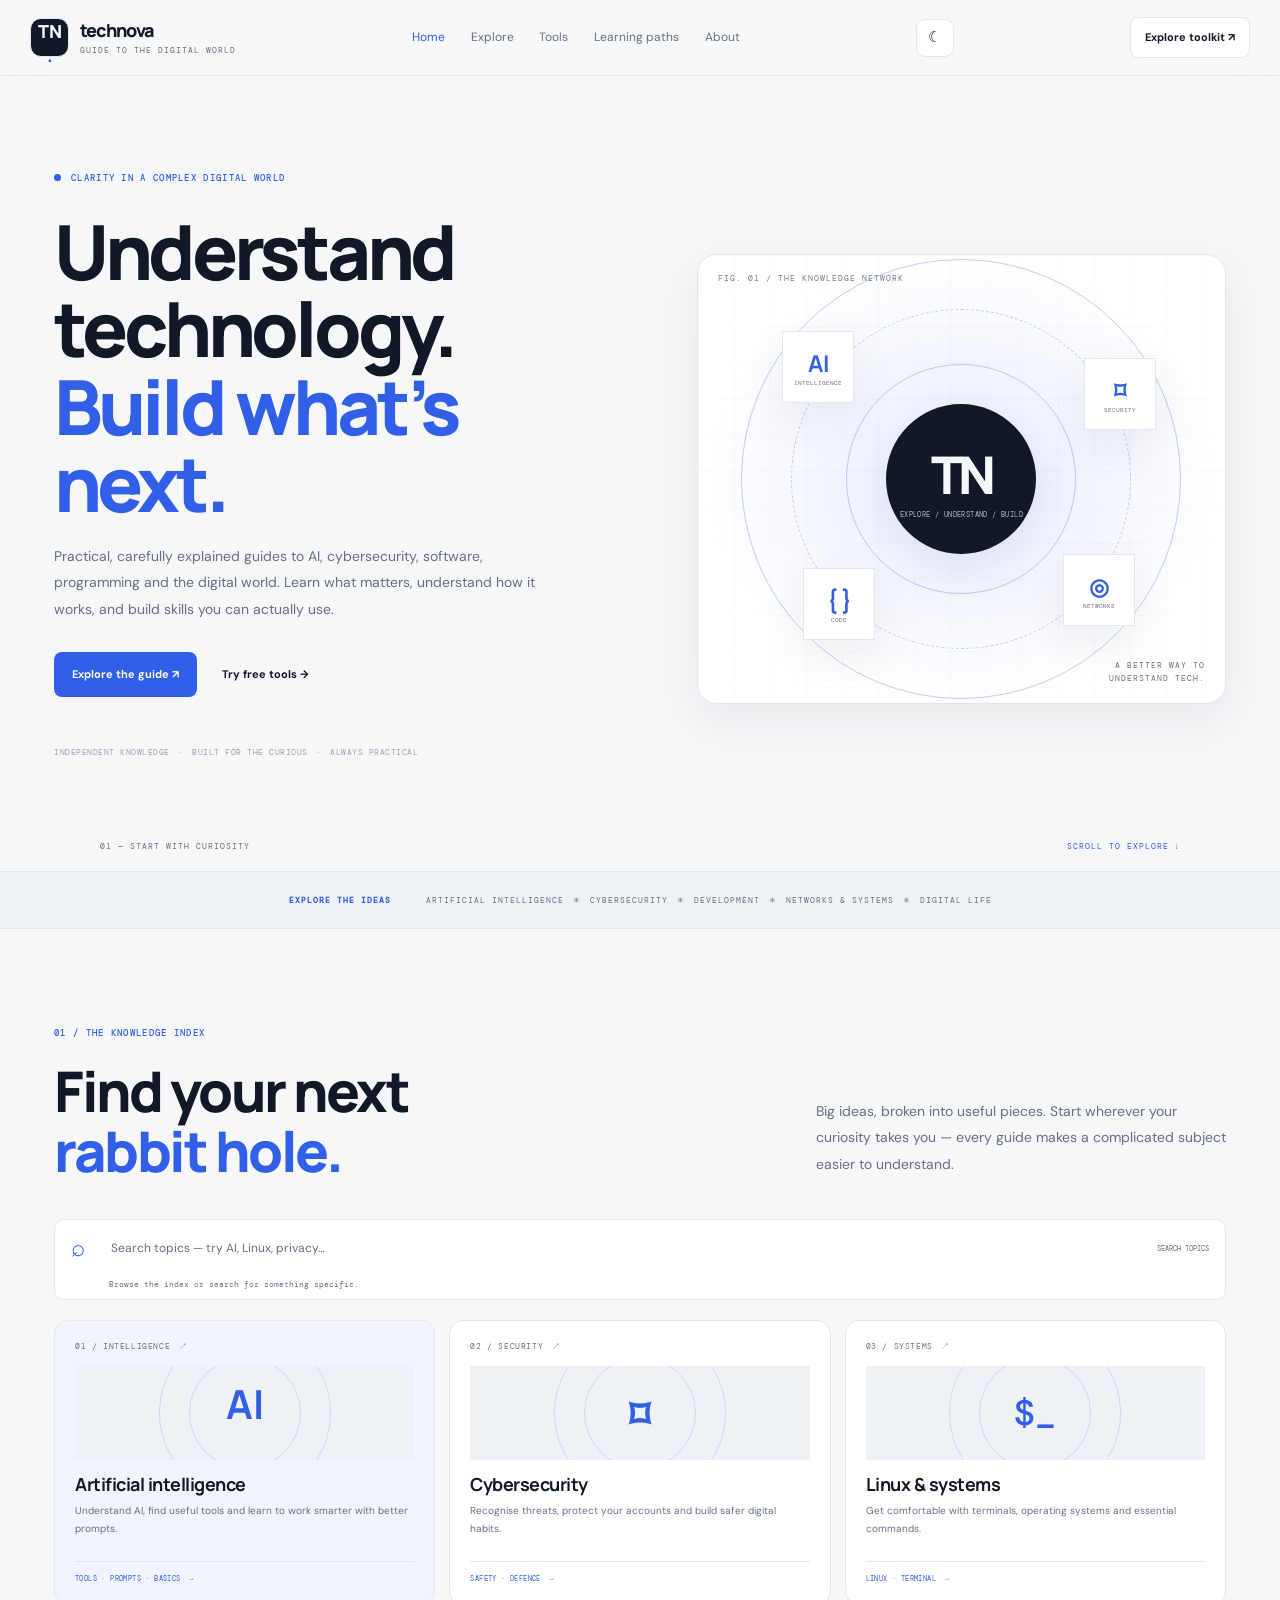
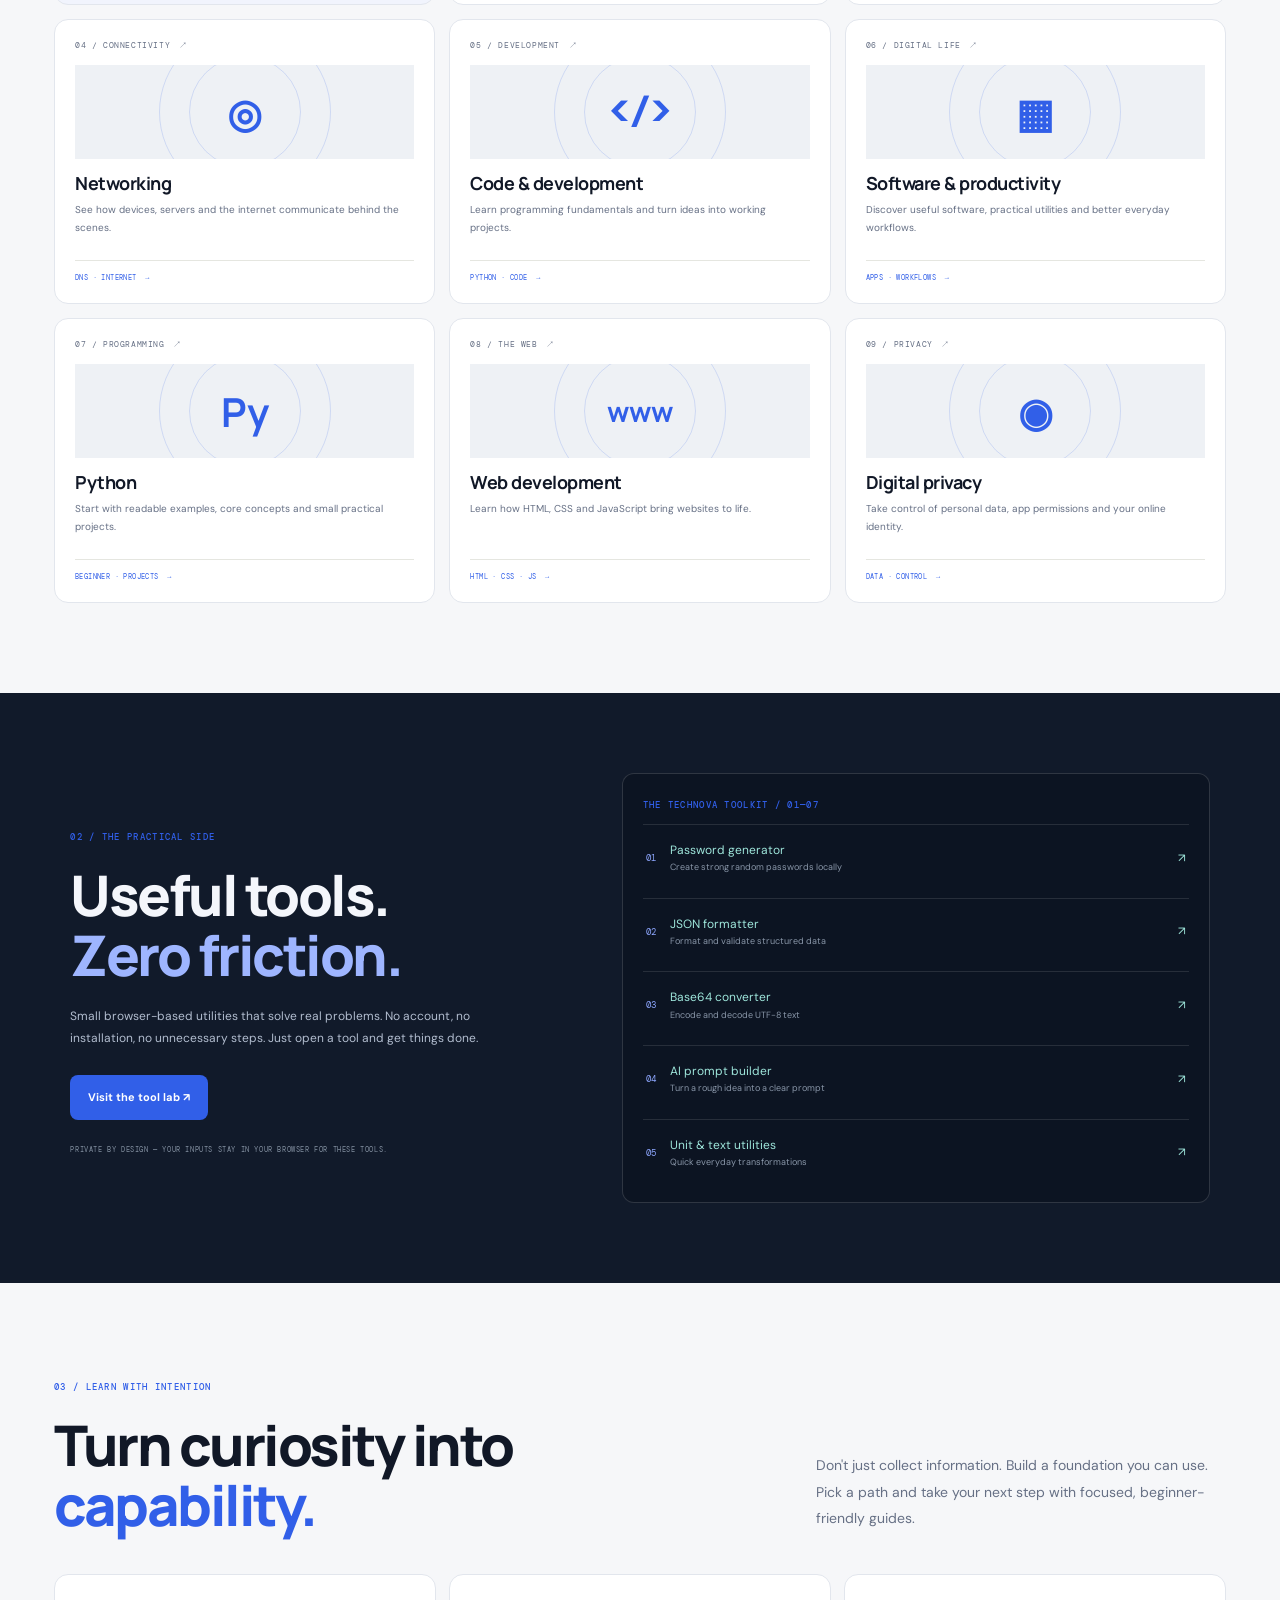
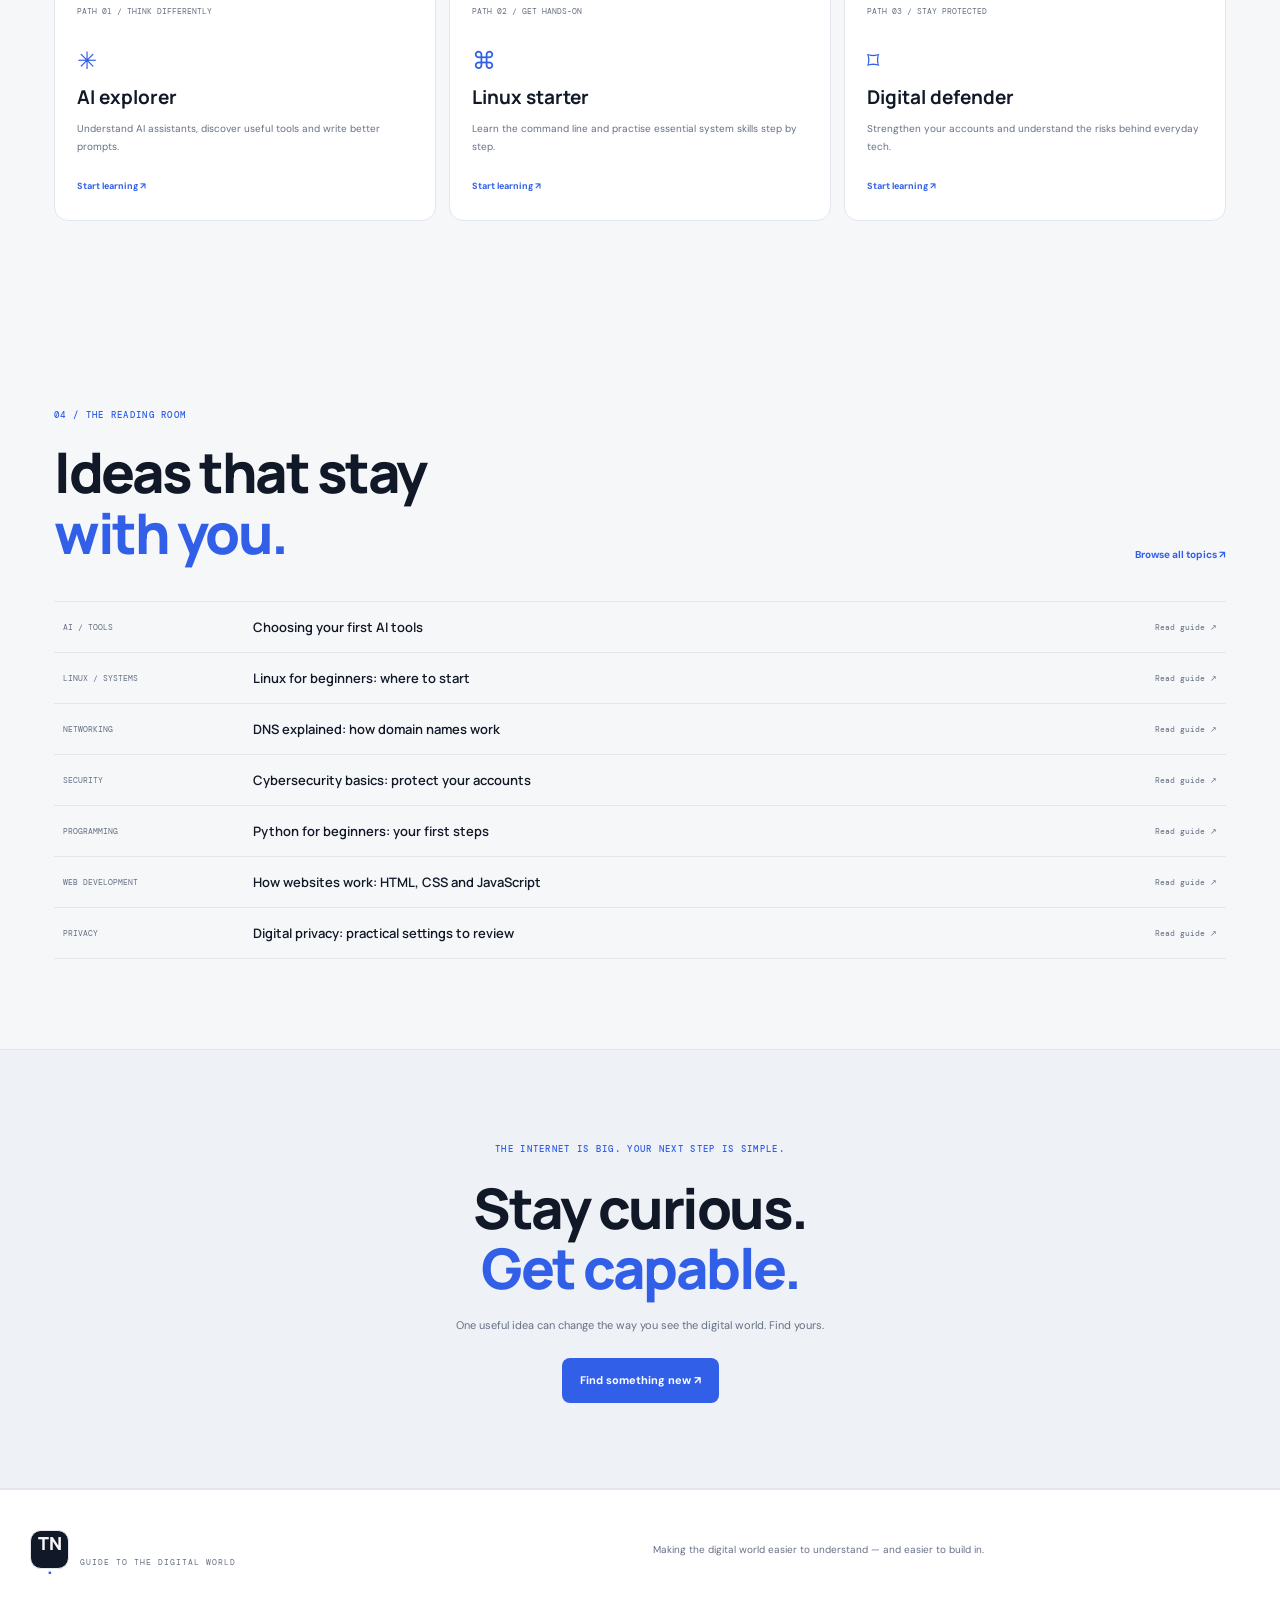
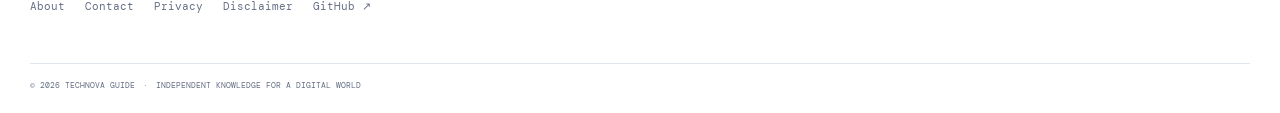
==== commit 2fb3ea23: "Refresh TechNova homepage positioning and theme control" ====
--- a/technova-guide/index.html
+++ b/technova-guide/index.html
@@ -1,6 +1,6 @@
-<!doctype html><html lang="en"><head><meta charset="utf-8"><meta name="viewport" content="width=device-width,initial-scale=1"><meta name="description" content="Understand the technology shaping tomorrow. Practical guides and free tools for AI, cybersecurity, Linux, coding and the digital world."><meta name="theme-color" content="#f4f3ef"><meta property="og:title" content="TechNova Guide — Make sense of what's next"><meta property="og:description" content="Clear thinking for a fast-moving digital world."><meta property="og:type" content="website"><title>TechNova Guide — Make sense of what's next</title><link rel="canonical" href="https://technova-guide.neupanesisir2.workers.dev/"><link rel="icon" href="assets/favicon.svg"><link rel="preconnect" href="https://fonts.googleapis.com"><link rel="preconnect" href="https://fonts.gstatic.com" crossorigin><link href="https://fonts.googleapis.com/css2?family=DM+Mono:wght@400;500&family=DM+Sans:wght@400;500;600;700&family=Manrope:wght@400;500;600;700;800&display=swap" rel="stylesheet"><link rel="stylesheet" href="assets/style.css"></head>
-<body class="home-page nova-v2 tn-editorial"><header class="tn-header"><a class="tn-brand" href="index.html"><b>TN<span>.</span></b><span>technova<small>GUIDE TO THE DIGITAL WORLD</small></span></a><button class="menu-toggle" aria-label="Toggle navigation" aria-expanded="false">☰</button><nav class="nav tn-nav"><a class="active" href="index.html">Home</a><a href="#explore">Explore</a><a href="tools.html">Tools</a><a href="#paths">Learning paths</a><a href="about.html">About</a></nav><a class="tn-cta" href="tools.html">Explore toolkit ↗</a></header>
-<main><section class="tn-hero"><div class="tn-copy"><small class="tn-kicker">CLARITY IN A COMPLEX DIGITAL WORLD</small><h1>Make sense of<br>what’s <em>next.</em></h1><p>Technology moves quickly. Understanding it should feel simple. Get practical knowledge, thoughtful explainers and tools that help you move forward with confidence.</p><div class="tn-actions"><a class="tn-button" href="#explore">Explore the guide ↗</a><a href="tools.html">Try free tools →</a></div><div class="tn-meta">INDEPENDENT KNOWLEDGE　·　BUILT FOR THE CURIOUS　·　ALWAYS PRACTICAL</div></div><div class="tn-art"><div class="art-label">FIG. 01 / THE KNOWLEDGE NETWORK</div><div class="art-grid"></div><div class="art-ring r1"></div><div class="art-ring r2"></div><div class="art-ring r3"></div><div class="art-core">TN<small>EXPLORE / UNDERSTAND / BUILD</small></div><div class="art-node n1">AI<small>INTELLIGENCE</small></div><div class="art-node n2">⌑<small>SECURITY</small></div><div class="art-node n3">{ }<small>CODE</small></div><div class="art-node n4">◎<small>NETWORKS</small></div><div class="art-foot">A BETTER WAY TO<br>UNDERSTAND TECH.</div></div><div class="tn-hero-foot"><span>01 — START WITH CURIOSITY</span><a href="#explore">SCROLL TO EXPLORE ↓</a></div></section>
+<!doctype html><html lang="en"><head><meta charset="utf-8"><meta name="viewport" content="width=device-width,initial-scale=1"><meta name="description" content="Understand the technology shaping tomorrow. Practical guides and free tools for AI, cybersecurity, Linux, coding and the digital world."><meta name="theme-color" content="#f6f7f9"><meta name="color-scheme" content="light dark"><meta property="og:site_name" content="TechNova Guide"><meta property="og:url" content="https://technova-guide.neupanesisir2.workers.dev/"><meta property="og:title" content="TechNova Guide — Make sense of what's next"><meta property="og:description" content="Clear thinking for a fast-moving digital world."><meta property="og:type" content="website"><title>TechNova Guide — Make sense of what's next</title><link rel="canonical" href="https://technova-guide.neupanesisir2.workers.dev/"><link rel="icon" href="assets/favicon.svg"><link rel="preconnect" href="https://fonts.googleapis.com"><link rel="preconnect" href="https://fonts.gstatic.com" crossorigin><link href="https://fonts.googleapis.com/css2?family=DM+Mono:wght@400;500&family=DM+Sans:wght@400;500;600;700&family=Manrope:wght@400;500;600;700;800&display=swap" rel="stylesheet"><link rel="stylesheet" href="assets/style.css"></head>
+<body class="home-page nova-v2 tn-editorial"><header class="tn-header"><a class="tn-brand" href="index.html"><b>TN<span>.</span></b><span>technova<small>GUIDE TO THE DIGITAL WORLD</small></span></a><button class="menu-toggle" aria-label="Toggle navigation" aria-expanded="false">☰</button><nav class="nav tn-nav"><a class="active" href="index.html">Home</a><a href="#explore">Explore</a><a href="tools.html">Tools</a><a href="#paths">Learning paths</a><a href="about.html">About</a></nav><button class="theme-toggle" type="button" aria-label="Switch color theme">☾</button><a class="tn-cta" href="tools.html">Explore toolkit ↗</a></header>
+<main><section class="tn-hero"><div class="tn-copy"><small class="tn-kicker">CLARITY IN A COMPLEX DIGITAL WORLD</small><h1>Understand technology.<br><em>Build what’s next.</em></h1><p>Practical, carefully explained guides to AI, cybersecurity, software, programming and the digital world. Learn what matters, understand how it works, and build skills you can actually use.</p><div class="tn-actions"><a class="tn-button" href="#explore">Explore the guide ↗</a><a href="tools.html">Try free tools →</a></div><div class="tn-meta">INDEPENDENT KNOWLEDGE　·　BUILT FOR THE CURIOUS　·　ALWAYS PRACTICAL</div></div><div class="tn-art"><div class="art-label">FIG. 01 / THE KNOWLEDGE NETWORK</div><div class="art-grid"></div><div class="art-ring r1"></div><div class="art-ring r2"></div><div class="art-ring r3"></div><div class="art-core">TN<small>EXPLORE / UNDERSTAND / BUILD</small></div><div class="art-node n1">AI<small>INTELLIGENCE</small></div><div class="art-node n2">⌑<small>SECURITY</small></div><div class="art-node n3">{ }<small>CODE</small></div><div class="art-node n4">◎<small>NETWORKS</small></div><div class="art-foot">A BETTER WAY TO<br>UNDERSTAND TECH.</div></div><div class="tn-hero-foot"><span>01 — START WITH CURIOSITY</span><a href="#explore">SCROLL TO EXPLORE ↓</a></div></section>
 <div class="tn-ribbon"><b>EXPLORE THE IDEAS</b><span>ARTIFICIAL INTELLIGENCE　✳　CYBERSECURITY　✳　DEVELOPMENT　✳　NETWORKS & SYSTEMS　✳　DIGITAL LIFE</span></div>
 <section class="tn-section" id="explore"><div class="tn-heading"><div><small>01 / THE KNOWLEDGE INDEX</small><h2>Find your next<br><em>rabbit hole.</em></h2></div><p>Big ideas, broken into useful pieces. Start wherever your curiosity takes you — every guide makes a complicated subject easier to understand.</p></div><div class="tn-search"><span>⌕</span><input id="site-search" type="search" placeholder="Search topics — try AI, Linux, privacy…" aria-label="Search topics"><small>SEARCH TOPICS</small><p id="search-status" aria-live="polite">Browse the index or search for something specific.</p></div><div class="tn-grid">
 <a class="tn-card featured" data-search="artificial intelligence ai prompts chatbots machine learning automation tools" href="articles/ai-tools-for-beginners.html"><small>01 / INTELLIGENCE　↗</small><div class="tn-illustration ai">AI<i></i></div><h3>Artificial intelligence</h3><p>Understand AI, find useful tools and learn to work smarter with better prompts.</p><b>TOOLS · PROMPTS · BASICS　→</b></a>
--- a/technova-guide/assets/style.css
+++ b/technova-guide/assets/style.css
@@ -26,3 +26,135 @@
 @media(max-width:900px){.nova-hero{grid-template-columns:1fr;min-height:0;padding-top:70px;padding-bottom:65px}.nova-hero-copy{padding-bottom:0}.nova-visual{height:410px;max-width:600px;width:100%;margin:5px auto 0}.hero-bottomline{bottom:15px}.nova-lab{margin:0 20px;grid-template-columns:1fr;gap:35px;padding:38px}.nova-section-heading{align-items:flex-start;flex-direction:column}.nova-section-heading>p{max-width:600px}.nova-topic-grid{grid-template-columns:repeat(2,1fr)}}
 @media(max-width:620px){.nova-v2 .topbar,.nova-v2 .site-header{height:66px;padding:0 18px}.nova-v2 .menu-toggle{display:block}.nova-v2 .nav{display:none;position:absolute;top:65px;left:0;right:0;padding:18px 22px;background:#0b1020;flex-direction:column;gap:17px;border-bottom:1px solid var(--nv-line)}.nova-v2 .nav.open{display:flex}.nova-v2 .nav-cta{display:none}.nova-hero{padding:55px 21px 62px}.nova-kicker{font-size:8px;letter-spacing:.8px}.nova-hero h1{font-size:clamp(48px,13vw,67px);letter-spacing:-3.5px;margin:23px 0 18px}.nova-lede{font-size:12px}.nova-proof{font-size:8px;gap:7px;margin-top:32px}.nova-visual{height:330px;margin-top:12px}.planet{width:165px;height:165px}.planet-core{font-size:53px}.orbit-one{width:300px;height:135px}.orbit-two{width:275px;height:220px}.orbit-three{width:225px;height:315px}.visual-tag{font-size:7px;padding:6px 8px}.tag-top{top:66px}.tag-bottom{bottom:54px}.visual-coordinate{top:7px;right:0;font-size:7px}.hero-bottomline{left:21px;right:21px;font-size:7px}.hero-bottomline span:last-child{display:none}.nova-marquee{padding:14px 0}.nova-marquee>div{justify-content:flex-start;gap:18px;font-size:8px}.nova-section{padding:70px 19px}.nova-section-heading h2{font-size:36px;letter-spacing:-1.8px}.nova-section-heading>p{font-size:11px}.nova-search{grid-template-columns:22px 1fr;padding:0 11px}.nova-search input{font-size:10px}.nova-search kbd{display:none}.nova-search p{grid-column:2}.nova-topic-grid,.nova-path-grid{grid-template-columns:1fr}.nova-topic{min-height:270px}.topic-art{height:90px}.nova-topic p{min-height:0}.nova-lab{margin:0 14px;padding:27px 19px;gap:27px}.nova-lab h2{font-size:34px}.lab-console{padding:14px}.lab-console>a{gap:10px}.lab-console strong{font-size:10px}.lab-console small{font-size:8px}.console-head,.console-footer{font-size:7px}.nova-paths{padding-top:72px;padding-bottom:65px}.nova-path-grid>a{min-height:190px}.nova-latest{padding:15px 19px 70px}.nova-latest .nova-section-heading h2{font-size:35px}.nova-article-list>a{grid-template-columns:1fr auto;gap:6px 10px;padding:14px 4px}.nova-article-list span{grid-column:1/-1}.nova-article-list b{font-size:10px}.nova-article-list small{font-size:7px}.nova-text-link{align-self:flex-start}.nova-cta{padding:68px 17px 75px}.nova-cta h2{font-size:36px;letter-spacing:-1.8px}.footer-upper{grid-template-columns:1fr}.footer-upper>p{margin:0}.nova-footer{padding:28px 20px 17px}.nova-footer-links{gap:14px}.footer-lower{flex-direction:column;gap:9px}.nova-v2 .page-wrap{margin:35px auto;padding:0 19px 60px}.nova-v2 .tool-hero{padding:42px 20px 15px}.nova-v2 .tool-grid{padding:15px 18px 60px;grid-template-columns:1fr}.nova-v2 .site-header .nav{display:none;position:absolute;top:65px;left:0;right:0;padding:18px 22px;background:#0b1020;flex-direction:column}.nova-v2 .site-header .nav.open{display:flex}}
 @media(prefers-reduced-motion:reduce){.nova-v2 *{scroll-behavior:auto!important;animation:none!important;transition:none!important}}
+
+
+/* TECHNOVA — editorial identity system */
+.tn-editorial{--paper:#f4f3ef;--white:#fffefa;--ink:#151c27;--muted:#68717a;--blue:#315ee8;background:var(--paper);color:var(--ink);font-family:'DM Sans',sans-serif}
+.tn-header{height:80px;padding:0 max(calc((100vw - 1220px)/2),5.5vw);display:flex;align-items:center;justify-content:space-between;gap:25px;position:sticky;top:0;z-index:40;background:#f4f3eff2;border-bottom:1px solid #d9d9d2;backdrop-filter:blur(14px)}
+.tn-brand{display:flex;align-items:center;gap:10px}.tn-brand>b{width:39px;height:39px;display:grid;place-items:center;background:#151c27;color:#fff;font:800 13px Manrope}.tn-brand>b span{color:#8fa7ff}.tn-brand>span{font:800 18px/.95 Manrope;letter-spacing:-1px}.tn-brand small{display:block;font:7px 'DM Mono';letter-spacing:1px;color:#858b8e;margin-top:6px}
+.tn-nav{display:flex;gap:29px;font-size:11px;color:#68717a}.tn-nav a:hover,.tn-nav .active{color:var(--blue)}.tn-cta{border:1px solid #151c27;padding:11px 14px;font-size:10px;font-weight:700}.tn-cta:hover{background:#151c27;color:white}.tn-menu{display:none}
+.tn-hero{max-width:1440px;margin:auto;min-height:610px;padding:76px max(calc((100vw - 1220px)/2),5.5vw) 60px;display:grid;grid-template-columns:1fr .92fr;gap:55px;align-items:center;position:relative}.tn-copy{padding-bottom:35px}.tn-kicker,.tn-heading>div>small,.tn-tools>div>small,.tn-end>small{font:500 9px 'DM Mono';letter-spacing:1.4px;color:#68717a}.tn-kicker:before{content:'';display:inline-block;width:7px;height:7px;background:var(--blue);border-radius:50%;margin-right:10px}.tn-hero h1{font:700 clamp(60px,7vw,92px)/.98 Manrope;letter-spacing:-6px;margin:28px 0 23px}.tn-hero h1 em,.tn-heading h2 em,.tn-tools h2 em,.tn-end h2 em{font-style:normal;color:var(--blue)}.tn-copy>p{max-width:500px;font-size:14px;line-height:1.9;color:#68717a}.tn-actions{display:flex;align-items:center;gap:25px;margin-top:30px}.tn-actions>a:last-child{font-size:11px;font-weight:700}.tn-button{display:inline-block;background:var(--blue);color:white!important;padding:15px 18px;font-size:11px;font-weight:700;transition:.2s}.tn-button:hover{background:#244bd0;transform:translateY(-2px)}.tn-meta{font:7px 'DM Mono';letter-spacing:.5px;color:#8b9294;margin-top:50px}
+.tn-art{height:450px;position:relative;overflow:hidden;background:#e8e9e5;border:1px solid #d5d8d2}.art-label{position:absolute;top:18px;left:20px;z-index:4;font:8px 'DM Mono';letter-spacing:1px;color:#737d86}.art-grid{position:absolute;inset:0;background-image:linear-gradient(#7b87901b 1px,transparent 1px),linear-gradient(90deg,#7b87901b 1px,transparent 1px);background-size:36px 36px}.art-ring{position:absolute;left:50%;top:50%;border:1px solid #315ee82c;border-radius:50%;transform:translate(-50%,-50%)}.r1{width:230px;height:230px}.r2{width:340px;height:340px;border-style:dashed}.r3{width:440px;height:440px;border-color:#202c3c18}.art-core{position:absolute;left:50%;top:50%;transform:translate(-50%,-50%);width:150px;height:150px;border-radius:50%;background:#151c27;color:white;display:grid;place-content:center;text-align:center;font:800 52px Manrope;letter-spacing:-5px;box-shadow:0 20px 50px #16223a32}.art-core small{font:7px 'DM Mono';letter-spacing:.4px;color:#aeb8d0}.art-node{position:absolute;z-index:3;width:72px;height:72px;display:grid;place-content:center;text-align:center;background:#fffefa;border:1px solid #cbd0d0;box-shadow:0 8px 22px #202c3c12;font:700 23px Manrope;color:var(--blue)}.art-node small{font:6px 'DM Mono';color:#7b858e}.n1{top:17%;left:16%}.n2{top:23%;right:13%}.n3{bottom:14%;left:20%}.n4{bottom:17%;right:17%}.art-foot{position:absolute;bottom:18px;right:20px;text-align:right;font:8px/1.6 'DM Mono';letter-spacing:1px;color:#707b83}.tn-hero-foot{position:absolute;bottom:20px;left:max(calc((100vw - 1220px)/2),5.5vw);right:max(calc((100vw - 1220px)/2),5.5vw);display:flex;justify-content:space-between;font:8px 'DM Mono';letter-spacing:1px;color:#858b8e}.tn-hero-foot a{color:var(--blue)}
+.tn-ribbon{height:58px;background:#e8e8e2;border-block:1px solid #d9d9d2;display:flex;align-items:center;justify-content:center;gap:35px;white-space:nowrap;overflow:hidden;font:8px 'DM Mono';letter-spacing:1px;color:#68717a}.tn-ribbon b{color:var(--blue)}
+.tn-section,.tn-reading{max-width:1220px;margin:auto;padding:100px 0}.tn-heading{display:flex;align-items:flex-end;justify-content:space-between;gap:45px;margin-bottom:38px}.tn-heading h2,.tn-tools h2,.tn-end h2{font:700 clamp(43px,5vw,60px)/1.05 Manrope;letter-spacing:-3px;margin:16px 0 0}.tn-heading>p{max-width:410px;font-size:12px;line-height:1.9;color:#68717a;margin:0 0 4px}
+.tn-search{display:grid;grid-template-columns:28px 1fr auto;align-items:center;gap:10px;padding:0 16px;background:#fffefa;border:1px solid #d7d9d4;margin-bottom:20px}.tn-search>span{font-size:24px;color:var(--blue)}.tn-search input{height:56px;border:0;outline:0;background:transparent;font:12px 'DM Sans';color:#151c27;min-width:0}.tn-search input::placeholder{color:#9ba0a0}.tn-search>small{font:7px 'DM Mono';color:#8b9294}.tn-search p{grid-column:2/-1;margin:-7px 0 10px;font:8px 'DM Mono';color:#92999a}
+.tn-grid{display:grid;grid-template-columns:repeat(3,1fr);gap:13px}.tn-card{min-height:300px;padding:18px 19px;background:#fffefa;border:1px solid #ddded9;display:flex;flex-direction:column;transition:.2s}.tn-card:hover{transform:translateY(-4px);border-color:#9cafe9;box-shadow:0 15px 35px #202c3c0c}.tn-card.featured{background:#e9edf9;border-color:#d2daf2}.tn-card>small{font:8px 'DM Mono';letter-spacing:.6px;color:#808991}.tn-illustration{height:94px;margin:14px 0 9px;display:grid;place-items:center;position:relative;overflow:hidden;background:#f0f0eb;font:700 40px Manrope;color:var(--blue)}.tn-illustration:after,.tn-illustration:before{content:'';position:absolute;width:110px;height:110px;border:1px solid #315ee82b;border-radius:50%}.tn-illustration:after{width:170px;height:170px}.tn-illustration.ai{background:#e1e7f6}.tn-illustration.sec{background:#e8edf2}.tn-illustration.linux{background:#e9eee8;color:#2b674f;font:500 35px 'DM Mono'}.tn-illustration.net{background:#e9edf6}.tn-illustration.code{background:#e8e9ee;font:600 35px 'DM Mono'}.tn-illustration.soft{background:#ecebe5}.tn-illustration.py{background:#f1eadc;color:#8c6b24}.tn-illustration.web{background:#e8ebee;font-size:28px}.tn-illustration.privacy{background:#e7eceb}.tn-card h3{font:700 18px Manrope;letter-spacing:-.5px;margin:3px 0 6px}.tn-card p{font-size:10px;line-height:1.75;color:#717a80;margin:0 0 14px}.tn-card>b{margin-top:auto;padding-top:12px;border-top:1px solid #e5e6e0;font:7px 'DM Mono';letter-spacing:.4px;color:var(--blue)}#no-results{padding:25px;text-align:center;color:#68717a}
+.tn-tools{padding:80px max(calc((100vw - 1220px)/2),5.5vw);background:#171e2a;color:white;display:grid;grid-template-columns:.9fr 1.1fr;gap:70px;align-items:center}.tn-tools>div>small{color:#9eb2ff}.tn-tools h2{font-size:54px}.tn-tools h2 em{color:#9eb2ff}.tn-tools p{max-width:420px;color:#aeb7c3;font-size:12px;line-height:1.9;margin:19px 0 25px}.tn-tools label{display:block;margin-top:25px;font:7px 'DM Mono';letter-spacing:.6px;color:#8390a0}.tn-tool-list{border:1px solid #ffffff25;padding:17px 20px}.tn-tool-list>small{font:8px 'DM Mono';letter-spacing:.8px;color:#8794a8}.tn-tool-list>a{display:flex;align-items:center;gap:14px;padding:15px 3px;border-top:1px solid #ffffff1c;margin-top:7px;font-size:12px}.tn-tool-list>a>b{font:9px 'DM Mono';color:#8ea7ff}.tn-tool-list>a>span{flex:1}.tn-tool-list>a>span small{display:block;font-size:9px;color:#8996a8}.tn-tool-list>a{color:#9ee6db}
+.tn-paths{padding-top:100px;padding-bottom:95px}.tn-path-grid{display:grid;grid-template-columns:repeat(3,1fr);gap:13px}.tn-path-grid>a{padding:22px;background:#ebeae5;border:1px solid #d9d9d2;min-height:220px;transition:.2s}.tn-path-grid>a:hover{transform:translateY(-3px);border-color:#9cafe9}.tn-path-grid small{font:8px 'DM Mono';color:#858d90}.tn-path-grid b{display:block;margin:21px 0 8px;color:var(--blue);font:24px Manrope}.tn-path-grid h3{font:700 19px Manrope;margin:0 0 7px}.tn-path-grid p{font-size:10px;line-height:1.8;color:#737b80;min-height:42px}.tn-path-grid strong{font-size:9px;color:var(--blue)}
+.tn-reading{padding:10px 0 95px}.tn-reading .tn-heading>a{font-size:10px;font-weight:700;color:var(--blue)}.tn-articles{border-top:1px solid #d7d9d3}.tn-articles>a{display:grid;grid-template-columns:175px 1fr 100px;gap:15px;align-items:center;padding:16px 9px;border-bottom:1px solid #d7d9d3}.tn-articles>a:hover{background:#fffefa}.tn-articles small{font:8px 'DM Mono';color:var(--blue)}.tn-articles b{font:600 13px Manrope}.tn-articles span{text-align:right;font:8px 'DM Mono';color:#7c858a}
+.tn-end{text-align:center;padding:85px 20px;background:#e7e9ed;border-top:1px solid #d5d8dd}.tn-end>small{color:#68717c}.tn-end h2{font-size:55px;margin:17px 0}.tn-end p{font-size:11px;color:#68717c;margin:0 0 24px}
+.tn-footer{background:#111823;color:white;padding:34px max(calc((100vw - 1220px)/2),5.5vw) 18px}.tn-footer>div{display:grid;grid-template-columns:1fr 1fr;gap:12px 25px;align-items:center}.tn-footer .tn-brand>b{background:#29364a}.tn-footer .tn-brand>span{color:white}.tn-footer .tn-brand small{color:#8994a3}.tn-footer p{font-size:10px;color:#9ca7b5}.tn-footer nav{grid-column:1/-1;display:flex;gap:20px;flex-wrap:wrap;margin:12px 0 22px}.tn-footer nav a,.tn-footer>small{font:8px 'DM Mono';color:#9ca7b5}.tn-footer>small{display:block;border-top:1px solid #ffffff20;padding-top:15px}
+.tn-editorial .topbar,.tn-editorial .site-header{display:none}
+@media(max-width:1250px){.tn-section,.tn-reading{margin-left:5.5vw;margin-right:5.5vw}}
+@media(max-width:900px){.tn-header{padding:0 25px}.tn-nav{gap:16px}.tn-hero{padding:65px 30px 60px;gap:28px}.tn-hero h1{font-size:67px}.tn-art{height:390px}.tn-section,.tn-reading{margin-left:30px;margin-right:30px}.tn-tools{padding:65px 30px;gap:30px}.tn-grid{grid-template-columns:repeat(2,1fr)}}
+@media(max-width:650px){.tn-header{height:67px;padding:0 18px}.tn-brand>b{width:35px;height:35px}.tn-brand>span{font-size:16px}.tn-menu{display:block;color:#151c27;font-size:22px}.tn-nav{display:none;position:absolute;top:66px;left:0;right:0;padding:18px 22px;background:#f4f3ef;border-bottom:1px solid #d9d9d2;flex-direction:column;align-items:flex-start;gap:17px}.tn-nav.open{display:flex}.tn-cta{display:none}.tn-hero{display:flex;flex-direction:column;align-items:stretch;padding:50px 19px 58px;gap:22px}.tn-copy{padding:0}.tn-hero h1{font-size:clamp(55px,15vw,75px);letter-spacing:-4.5px;margin:23px 0 17px}.tn-copy>p{font-size:12px}.tn-actions{gap:17px;margin-top:23px}.tn-button{padding:13px 14px;font-size:10px}.tn-meta{font-size:6px;margin-top:29px}.tn-art{height:320px}.art-core{width:120px;height:120px;font-size:42px}.art-node{width:59px;height:59px;font-size:19px}.n1{left:7%}.n2{right:7%}.n3{left:9%}.n4{right:8%}.r1{width:190px;height:190px}.r2{width:270px;height:270px}.r3{width:350px;height:350px}.tn-hero-foot{left:19px;right:19px;font-size:7px}.tn-ribbon{justify-content:flex-start;padding:0 18px;font-size:7px}.tn-section{padding:68px 0;margin:0 18px}.tn-heading{display:block;margin-bottom:26px}.tn-heading h2,.tn-tools h2{font-size:43px;letter-spacing:-2px}.tn-heading>p{font-size:11px;margin-top:16px}.tn-search{grid-template-columns:22px 1fr;padding:0 10px}.tn-search input{height:52px;font-size:10px}.tn-search>small{display:none}.tn-search p{font-size:7px}.tn-grid{grid-template-columns:1fr;gap:10px}.tn-card{min-height:270px;padding:16px}.tn-illustration{height:83px}.tn-tools{display:block;padding:60px 19px}.tn-tools h2{font-size:44px}.tn-tools p{font-size:11px}.tn-tool-list{margin-top:30px;padding:13px}.tn-tool-list>a{font-size:10px}.tn-tool-list>a>span small{font-size:8px}.tn-paths{padding-top:65px;padding-bottom:65px}.tn-path-grid{grid-template-columns:1fr}.tn-path-grid>a{min-height:185px}.tn-reading{margin:0 18px;padding:0 0 65px}.tn-reading .tn-heading{display:block}.tn-articles>a{grid-template-columns:1fr auto;gap:6px 10px;padding:13px 4px}.tn-articles small{grid-column:1/-1;font-size:7px}.tn-articles b{font-size:10px}.tn-articles span{font-size:7px}.tn-end{padding:65px 18px}.tn-end h2{font-size:44px;letter-spacing:-2px}.tn-footer{padding:27px 19px 16px}.tn-footer>div{grid-template-columns:1fr}.tn-footer p{margin:0}.tn-footer nav{gap:14px}.tn-footer>small{font-size:7px}}
+@media(prefers-reduced-motion:reduce){.tn-editorial *{transition:none!important;scroll-behavior:auto!important}}
+
+
+/* TECHNOVA EDITORIAL SYSTEM */
+:root{color-scheme:light;--tn-bg:#f6f7f9;--tn-paper:#fff;--tn-paper-2:#eef1f5;--tn-ink:#111827;--tn-muted:#667085;--tn-soft:#98a2b3;--tn-line:#e2e6ed;--tn-blue:#315fe8;--tn-blue-strong:#244bc5;--tn-teal:#078b83;--tn-shadow:0 16px 48px rgba(16,24,40,.07);--tn-display:'Manrope',sans-serif;--tn-body:'DM Sans',sans-serif;--tn-mono:'DM Mono',monospace;--tn-radius:14px;--tn-max:1220px}
+html[data-theme="dark"]{color-scheme:dark;--tn-bg:#0b1020;--tn-paper:#121a2a;--tn-paper-2:#182338;--tn-ink:#f3f5fa;--tn-muted:#a5afc1;--tn-soft:#7e8ba1;--tn-line:#28344a;--tn-blue:#8da8ff;--tn-blue-strong:#a9bcff;--tn-teal:#5bd5c7;--tn-shadow:0 18px 55px rgba(0,0,0,.25)}
+html{scroll-behavior:smooth;scroll-padding-top:100px}
+body.nova-v2{background:var(--tn-bg);color:var(--tn-ink);font-family:var(--tn-body);font-size:15px;line-height:1.7;-webkit-font-smoothing:antialiased}
+body.nova-v2 :focus-visible{outline:3px solid var(--tn-teal);outline-offset:4px}
+body.nova-v2 .tn-header,body.nova-v2 .topbar,body.nova-v2 .site-header{position:sticky;top:0;z-index:100;min-height:76px;height:auto;padding:12px max(24px,calc((100vw - var(--tn-max))/2));display:flex;align-items:center;justify-content:space-between;gap:24px;background:color-mix(in srgb,var(--tn-bg) 88%,transparent);border-bottom:1px solid var(--tn-line);backdrop-filter:blur(18px)}
+body.nova-v2 .tn-brand,body.nova-v2 .brand{display:flex;align-items:center;gap:11px;text-decoration:none;color:var(--tn-ink);font:800 16px var(--tn-display);white-space:nowrap}
+body.nova-v2 .tn-brand>b,body.nova-v2 .brand .mark{display:grid;place-items:center;width:39px;height:39px;border:1px solid var(--tn-line);border-radius:11px;background:var(--tn-ink);color:var(--tn-bg);font:800 18px var(--tn-display)}
+body.nova-v2 .tn-brand>b span,body.nova-v2 .brand .mark span{color:var(--tn-blue)}
+body.nova-v2 .tn-brand>span,body.nova-v2 .brand>span:last-child{display:grid;line-height:1.15}
+body.nova-v2 .tn-brand small,body.nova-v2 .brand small{margin-top:5px;color:var(--tn-muted);font:8px var(--tn-mono);letter-spacing:1px}
+body.nova-v2 .tn-nav,body.nova-v2 .topbar .nav,body.nova-v2 .site-header .nav{display:flex;align-items:center;gap:clamp(14px,2vw,26px);color:var(--tn-muted);font-size:12px}
+body.nova-v2 .tn-nav a,body.nova-v2 .topbar .nav a,body.nova-v2 .site-header .nav a{color:var(--tn-muted);text-decoration:none}
+body.nova-v2 .tn-nav a:hover,body.nova-v2 .topbar .nav a:hover,body.nova-v2 .tn-nav a.active{color:var(--tn-blue)}
+body.nova-v2 .tn-cta,body.nova-v2 .nav-cta{padding:10px 14px;border:1px solid var(--tn-line);border-radius:8px;background:var(--tn-paper);color:var(--tn-ink);font-size:11px;font-weight:700;text-decoration:none}
+body.nova-v2 .theme-toggle{display:grid;place-items:center;width:38px;height:38px;border:1px solid var(--tn-line);border-radius:9px;background:var(--tn-paper);color:var(--tn-ink);cursor:pointer}
+body.nova-v2 .menu-toggle{display:none;color:var(--tn-ink);border:1px solid var(--tn-line);border-radius:8px;padding:7px 10px;background:var(--tn-paper);cursor:pointer}
+body.nova-v2 .tn-hero{max-width:var(--tn-max);min-height:610px;margin:auto;padding:88px 24px 78px;position:relative;display:grid;grid-template-columns:1.05fr .95fr;align-items:center;gap:58px}
+body.nova-v2 .tn-kicker,body.nova-v2 .tn-heading>div>small,body.nova-v2 .tn-tools>div>small,body.nova-v2 .tn-end>small,body.nova-v2 .eyebrow{color:var(--tn-blue);font:500 9px var(--tn-mono);letter-spacing:1.3px}
+body.nova-v2 .tn-copy h1{margin:23px 0 20px;color:var(--tn-ink);font:800 clamp(52px,6vw,76px)/1.02 var(--tn-display);letter-spacing:-4px}
+body.nova-v2 .tn-copy h1 em,body.nova-v2 .tn-heading h2 em,body.nova-v2 .tn-end h2 em{font-style:normal;color:var(--tn-blue)}
+body.nova-v2 .tn-copy>p,body.nova-v2 .tn-heading>p{color:var(--tn-muted);font-size:14px;line-height:1.9}
+body.nova-v2 .tn-button{display:inline-flex;align-items:center;justify-content:center;padding:13px 18px;border-radius:8px;background:var(--tn-blue);color:white!important;font-size:11px;font-weight:700;text-decoration:none;transition:transform .18s}
+body.nova-v2 .tn-button:hover{transform:translateY(-2px)}
+body.nova-v2 .tn-meta{color:var(--tn-soft);font:8px var(--tn-mono)}
+body.nova-v2 .tn-art{border:1px solid var(--tn-line);border-radius:20px;background:radial-gradient(ellipse at center,color-mix(in srgb,var(--tn-blue) 12%,var(--tn-paper)),var(--tn-paper) 70%);box-shadow:var(--tn-shadow)}
+body.nova-v2 .art-grid{opacity:.4}
+body.nova-v2 .art-ring{border-color:color-mix(in srgb,var(--tn-blue) 30%,transparent)}
+body.nova-v2 .art-core{background:var(--tn-ink);color:var(--tn-bg);box-shadow:var(--tn-shadow)}
+body.nova-v2 .art-node{background:var(--tn-paper);border-color:var(--tn-line);color:var(--tn-blue);box-shadow:var(--tn-shadow)}
+body.nova-v2 .art-node small,body.nova-v2 .art-foot,body.nova-v2 .tn-hero-foot{color:var(--tn-muted)}
+body.nova-v2 .tn-ribbon{background:var(--tn-paper-2);border-color:var(--tn-line);color:var(--tn-muted)}
+body.nova-v2 .tn-section,body.nova-v2 .tn-reading{max-width:var(--tn-max);padding:90px 24px;margin:auto}
+body.nova-v2 .tn-heading h2,body.nova-v2 .tn-tools h2,body.nova-v2 .tn-end h2{color:var(--tn-ink);font:800 clamp(38px,4.8vw,56px)/1.08 var(--tn-display);letter-spacing:-2.5px}
+body.nova-v2 .tn-search{background:var(--tn-paper);border-color:var(--tn-line);border-radius:10px}
+body.nova-v2 .tn-search input{color:var(--tn-ink)}
+body.nova-v2 .tn-search input::placeholder,body.nova-v2 .tn-search p,body.nova-v2 .tn-search>small{color:var(--tn-muted)}
+body.nova-v2 .tn-grid{grid-template-columns:repeat(3,minmax(0,1fr));gap:14px}
+body.nova-v2 .tn-card{background:var(--tn-paper);border-color:var(--tn-line);border-radius:var(--tn-radius);min-height:285px;padding:20px}
+body.nova-v2 .tn-card.featured{background:color-mix(in srgb,var(--tn-blue) 7%,var(--tn-paper))}
+body.nova-v2 .tn-card:hover{border-color:var(--tn-blue);box-shadow:var(--tn-shadow);transform:translateY(-4px)}
+body.nova-v2 .tn-card h3,body.nova-v2 .tn-path-grid h3{color:var(--tn-ink);font-family:var(--tn-display)}
+body.nova-v2 .tn-card p,body.nova-v2 .tn-path-grid p,body.nova-v2 .tn-heading>p{color:var(--tn-muted)}
+body.nova-v2 .tn-card>small,body.nova-v2 .tn-path-grid small{color:var(--tn-muted)}
+body.nova-v2 .tn-card>b,body.nova-v2 .tn-path-grid strong{color:var(--tn-blue)}
+body.nova-v2 .tn-illustration,body.nova-v2 .tn-illustration.ai,body.nova-v2 .tn-illustration.sec,body.nova-v2 .tn-illustration.linux,body.nova-v2 .tn-illustration.net,body.nova-v2 .tn-illustration.code,body.nova-v2 .tn-illustration.soft,body.nova-v2 .tn-illustration.py,body.nova-v2 .tn-illustration.web,body.nova-v2 .tn-illustration.privacy{background:var(--tn-paper-2);color:var(--tn-blue)}
+body.nova-v2 .tn-tools{background:#111a2a;color:#f4f6fb}
+body.nova-v2 .tn-tools h2{color:#f4f6fb}body.nova-v2 .tn-tools h2 em{color:#9eb5ff}body.nova-v2 .tn-tools p{color:#b2bdcf}
+body.nova-v2 .tn-tool-list{border-color:#ffffff25;background:#0c1422;border-radius:12px}
+body.nova-v2 .tn-path-grid>a{background:var(--tn-paper);border-color:var(--tn-line);border-radius:var(--tn-radius)}
+body.nova-v2 .tn-path-grid>a:hover{border-color:var(--tn-blue);box-shadow:var(--tn-shadow)}
+body.nova-v2 .tn-articles{border-color:var(--tn-line)}body.nova-v2 .tn-articles>a{border-color:var(--tn-line);color:var(--tn-ink)}
+body.nova-v2 .tn-articles>a:hover{background:var(--tn-paper-2)}
+body.nova-v2 .tn-articles small,body.nova-v2 .tn-articles span{color:var(--tn-muted)}
+body.nova-v2 .tn-end{background:var(--tn-paper-2);border-block:1px solid var(--tn-line)}
+body.nova-v2 .tn-end h2{color:var(--tn-ink)}body.nova-v2 .tn-end p{color:var(--tn-muted)}
+body.nova-v2 .tn-footer{background:var(--tn-paper);border-top:1px solid var(--tn-line);color:var(--tn-muted);padding:40px max(24px,calc((100vw - var(--tn-max))/2)) 22px}
+body.nova-v2 .tn-footer .tn-brand{color:var(--tn-ink)}body.nova-v2 .tn-footer p,body.nova-v2 .tn-footer>small{color:var(--tn-muted)}
+body.nova-v2 .tn-footer nav{display:flex;flex-wrap:wrap;gap:20px;margin-top:18px}body.nova-v2 .tn-footer nav a{color:var(--tn-muted);text-decoration:none;font-size:11px}
+body.nova-v2 .tn-footer>small{display:block;max-width:var(--tn-max);margin:28px auto 0;padding-top:16px;border-top:1px solid var(--tn-line);font:8px var(--tn-mono)}
+body.nova-v2 .page-wrap{max-width:850px;min-height:55vh;margin:0 auto;padding:72px 28px 96px;color:var(--tn-ink)}
+body.nova-v2 .page-wrap h1{font:800 clamp(38px,5.4vw,58px)/1.08 var(--tn-display);letter-spacing:-2.6px;color:var(--tn-ink)}
+body.nova-v2 .page-wrap h2{margin:40px 0 12px;font:750 25px/1.25 var(--tn-display);color:var(--tn-ink)}
+body.nova-v2 .page-wrap p,body.nova-v2 .page-wrap li{color:var(--tn-muted);font-size:15px;line-height:1.9}
+body.nova-v2 .page-wrap a{color:var(--tn-blue);text-underline-offset:3px}
+body.nova-v2 .article-meta{display:flex;flex-wrap:wrap;gap:10px;margin:18px 0 34px;padding-bottom:20px;border-bottom:1px solid var(--tn-line);color:var(--tn-muted);font:10px var(--tn-mono)}
+body.nova-v2 .page-wrap .callout{padding:18px 20px;background:color-mix(in srgb,var(--tn-blue) 7%,var(--tn-paper));border:1px solid var(--tn-line);border-left:3px solid var(--tn-blue);border-radius:10px;color:var(--tn-muted)}
+body.nova-v2 .page-wrap code{background:var(--tn-paper-2);color:var(--tn-blue);border:1px solid var(--tn-line);border-radius:5px;padding:2px 6px}
+body.nova-v2 .page-wrap pre{overflow:auto;background:#101827;color:#e8edf6;border:1px solid #27344a;border-radius:12px;padding:20px}
+body.nova-v2 .page-wrap pre code{background:none;border:0;color:#e8edf6;padding:0}
+body.nova-v2 .page-wrap .site-footer-note{margin-top:40px;padding-top:18px;border-top:1px solid var(--tn-line);color:var(--tn-muted);font-size:12px}
+body.nova-v2 .tool-hero{max-width:var(--tn-max);padding:65px 24px 24px}body.nova-v2 .tool-hero>small{color:var(--tn-blue);font:9px var(--tn-mono)}
+body.nova-v2 .tool-hero h1{font:800 clamp(40px,5vw,60px)/1.08 var(--tn-display);color:var(--tn-ink)}
+body.nova-v2 .tool-hero h1 span{color:var(--tn-blue)!important}body.nova-v2 .tool-hero p{color:var(--tn-muted)}
+body.nova-v2 .tool-grid{max-width:var(--tn-max);padding:24px 24px 85px;gap:16px}
+body.nova-v2 .tool-card{background:var(--tn-paper);border:1px solid var(--tn-line);border-radius:var(--tn-radius);padding:24px;transition:box-shadow .18s,border-color .18s}
+body.nova-v2 .tool-card:hover{border-color:var(--tn-blue);box-shadow:var(--tn-shadow)}
+body.nova-v2 .tool-card>small{color:var(--tn-blue);font:9px var(--tn-mono)}body.nova-v2 .tool-card h2{color:var(--tn-ink);font-family:var(--tn-display)}
+body.nova-v2 .tool-card p,body.nova-v2 .tool-card label{color:var(--tn-muted)}
+body.nova-v2 .tool-card input,body.nova-v2 .tool-card textarea,body.nova-v2 .tool-card select{background:var(--tn-bg);color:var(--tn-ink);border:1px solid var(--tn-line);border-radius:8px;padding:12px}
+body.nova-v2 .tool-card button{background:var(--tn-blue);color:#fff;border-radius:8px;padding:11px 15px}
+body.nova-v2 .tool-card .secondary-button{background:var(--tn-paper-2);color:var(--tn-ink);border:1px solid var(--tn-line)}
+body.nova-v2 .tool-output{background:var(--tn-bg);color:var(--tn-ink);border:1px solid var(--tn-line);border-radius:8px}
+body.nova-v2 .tool-status{color:var(--tn-teal)}body.nova-v2 .meter{background:var(--tn-paper-2)}body.nova-v2 .meter span{background:var(--tn-teal)}
+@media(max-width:900px){body.nova-v2 .tn-hero{gap:30px}body.nova-v2 .tn-grid{grid-template-columns:repeat(2,minmax(0,1fr))}body.nova-v2 .tool-grid{grid-template-columns:repeat(2,minmax(0,1fr))}}
+@media(max-width:680px){
+ body.nova-v2 .tn-header,body.nova-v2 .topbar,body.nova-v2 .site-header{min-height:66px;padding:10px 18px;gap:10px}
+ body.nova-v2 .menu-toggle{display:inline-flex;align-items:center;justify-content:center;margin-left:auto}
+ body.nova-v2 .tn-nav,body.nova-v2 .topbar .nav,body.nova-v2 .site-header .nav{display:none;position:absolute;top:100%;left:0;right:0;padding:16px 20px;background:var(--tn-paper);border-bottom:1px solid var(--tn-line);box-shadow:var(--tn-shadow);flex-direction:column;align-items:stretch;gap:0}
+ body.nova-v2 .tn-nav.open,body.nova-v2 .topbar .nav.open,body.nova-v2 .site-header .nav.open{display:flex}
+ body.nova-v2 .tn-nav a,body.nova-v2 .topbar .nav a,body.nova-v2 .site-header .nav a{padding:12px 4px;border-bottom:1px solid var(--tn-line)}
+ body.nova-v2 .tn-cta,body.nova-v2 .nav-cta{display:none}
+ body.nova-v2 .tn-hero{grid-template-columns:1fr;gap:30px;min-height:0;padding:55px 20px 62px}
+ body.nova-v2 .tn-copy h1{font-size:clamp(43px,12vw,60px);letter-spacing:-3px}
+ body.nova-v2 .tn-copy>p{font-size:14px}body.nova-v2 .tn-art{min-height:350px}
+ body.nova-v2 .tn-section,body.nova-v2 .tn-reading{padding:64px 20px}
+ body.nova-v2 .tn-heading{display:block;margin-bottom:26px}body.nova-v2 .tn-heading h2,body.nova-v2 .tn-tools h2,body.nova-v2 .tn-end h2{font-size:clamp(36px,10vw,47px)}
+ body.nova-v2 .tn-heading>p{margin-top:14px}body.nova-v2 .tn-grid,body.nova-v2 .tn-path-grid{grid-template-columns:1fr}
+ body.nova-v2 .tn-card{min-height:245px}body.nova-v2 .tn-tools{padding:55px 20px;grid-template-columns:1fr;gap:26px}
+ body.nova-v2 .tn-reading{padding-top:25px}body.nova-v2 .tn-articles>a{grid-template-columns:1fr;gap:7px;padding:17px 4px}
+ body.nova-v2 .tn-end{padding:58px 20px}body.nova-v2 .page-wrap{padding:52px 21px 72px}
+ body.nova-v2 .page-wrap h1{font-size:clamp(35px,10vw,48px);letter-spacing:-1.8px}body.nova-v2 .page-wrap p,body.nova-v2 .page-wrap li{font-size:14px}
+ body.nova-v2 .tool-hero{padding:48px 20px 20px}body.nova-v2 .tool-grid{grid-template-columns:1fr;padding:18px 20px 62px}
+ body.nova-v2 .tool-card{padding:19px}body.nova-v2 .tn-footer{padding:32px 20px 20px}
+}
+@media(prefers-reduced-motion:reduce){html{scroll-behavior:auto}body.nova-v2 *,body.nova-v2 *:before,body.nova-v2 *:after{animation-duration:.01ms!important;transition-duration:.01ms!important}}
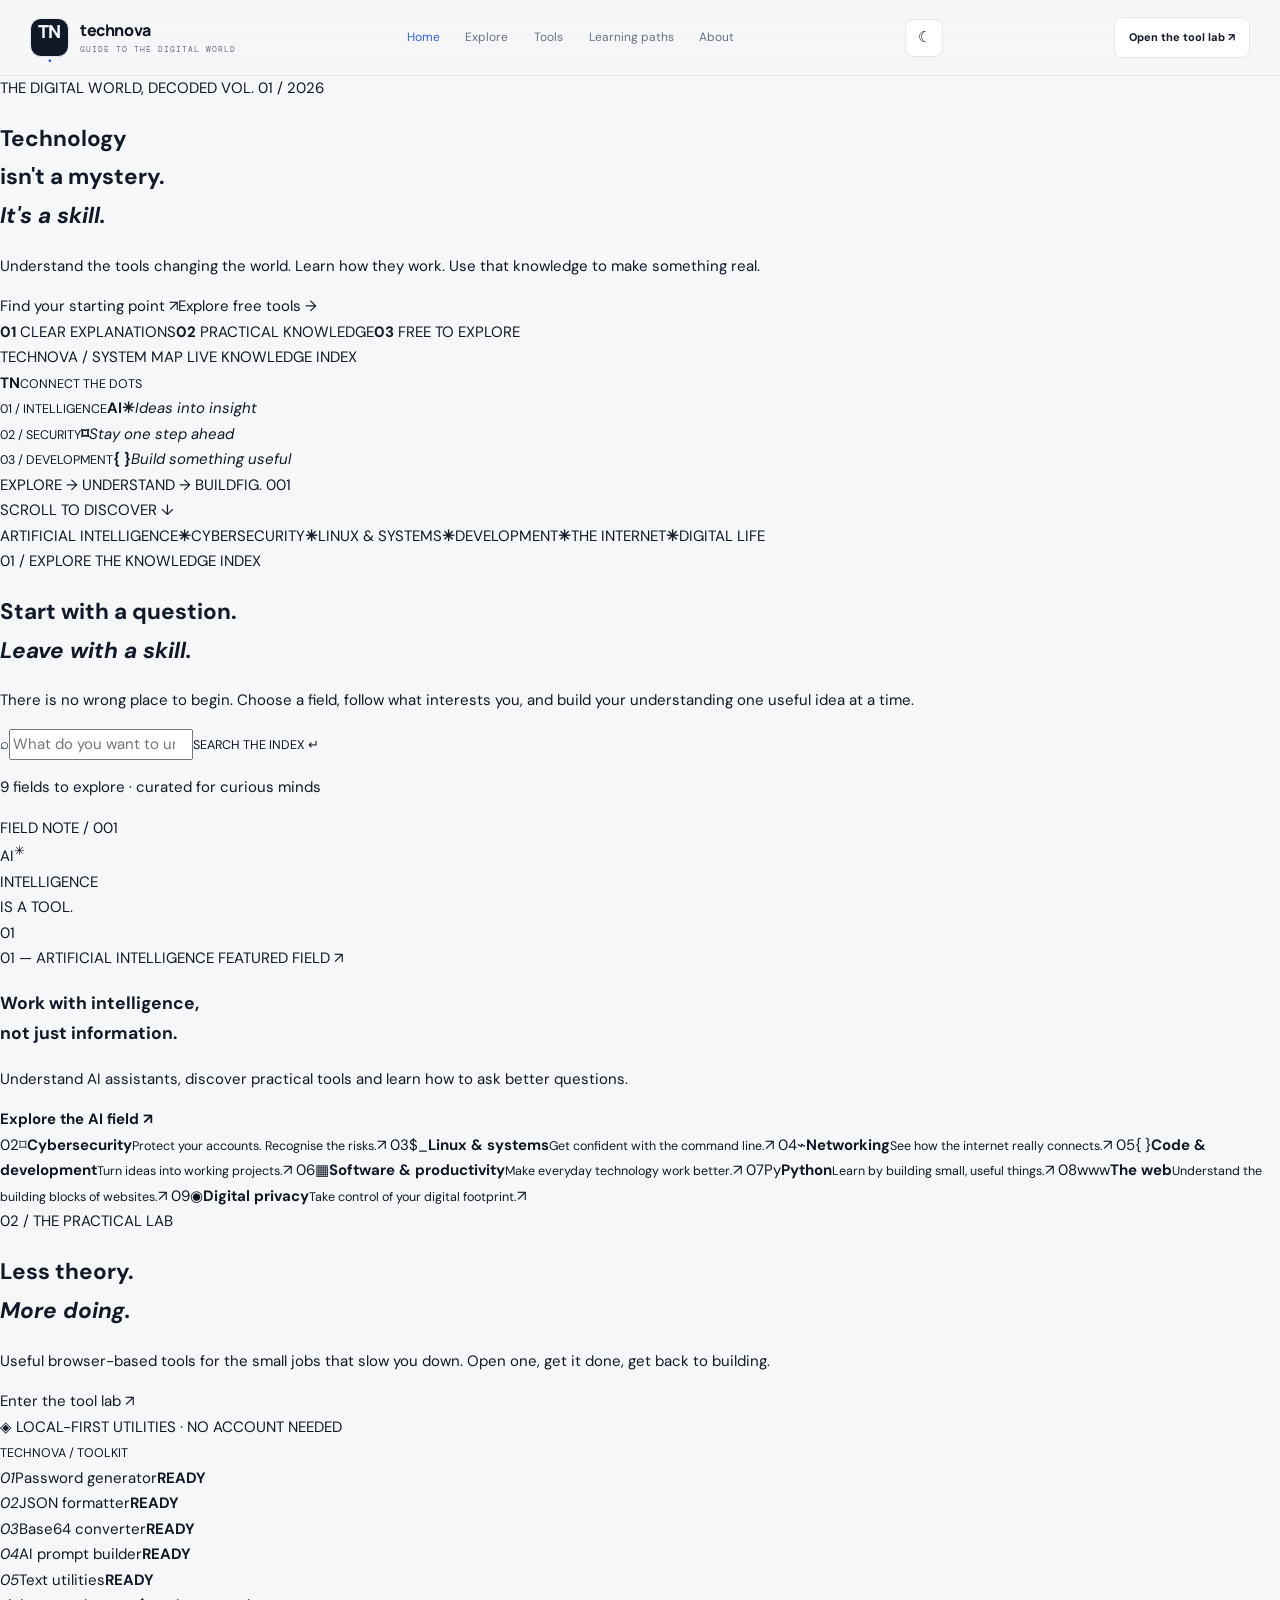
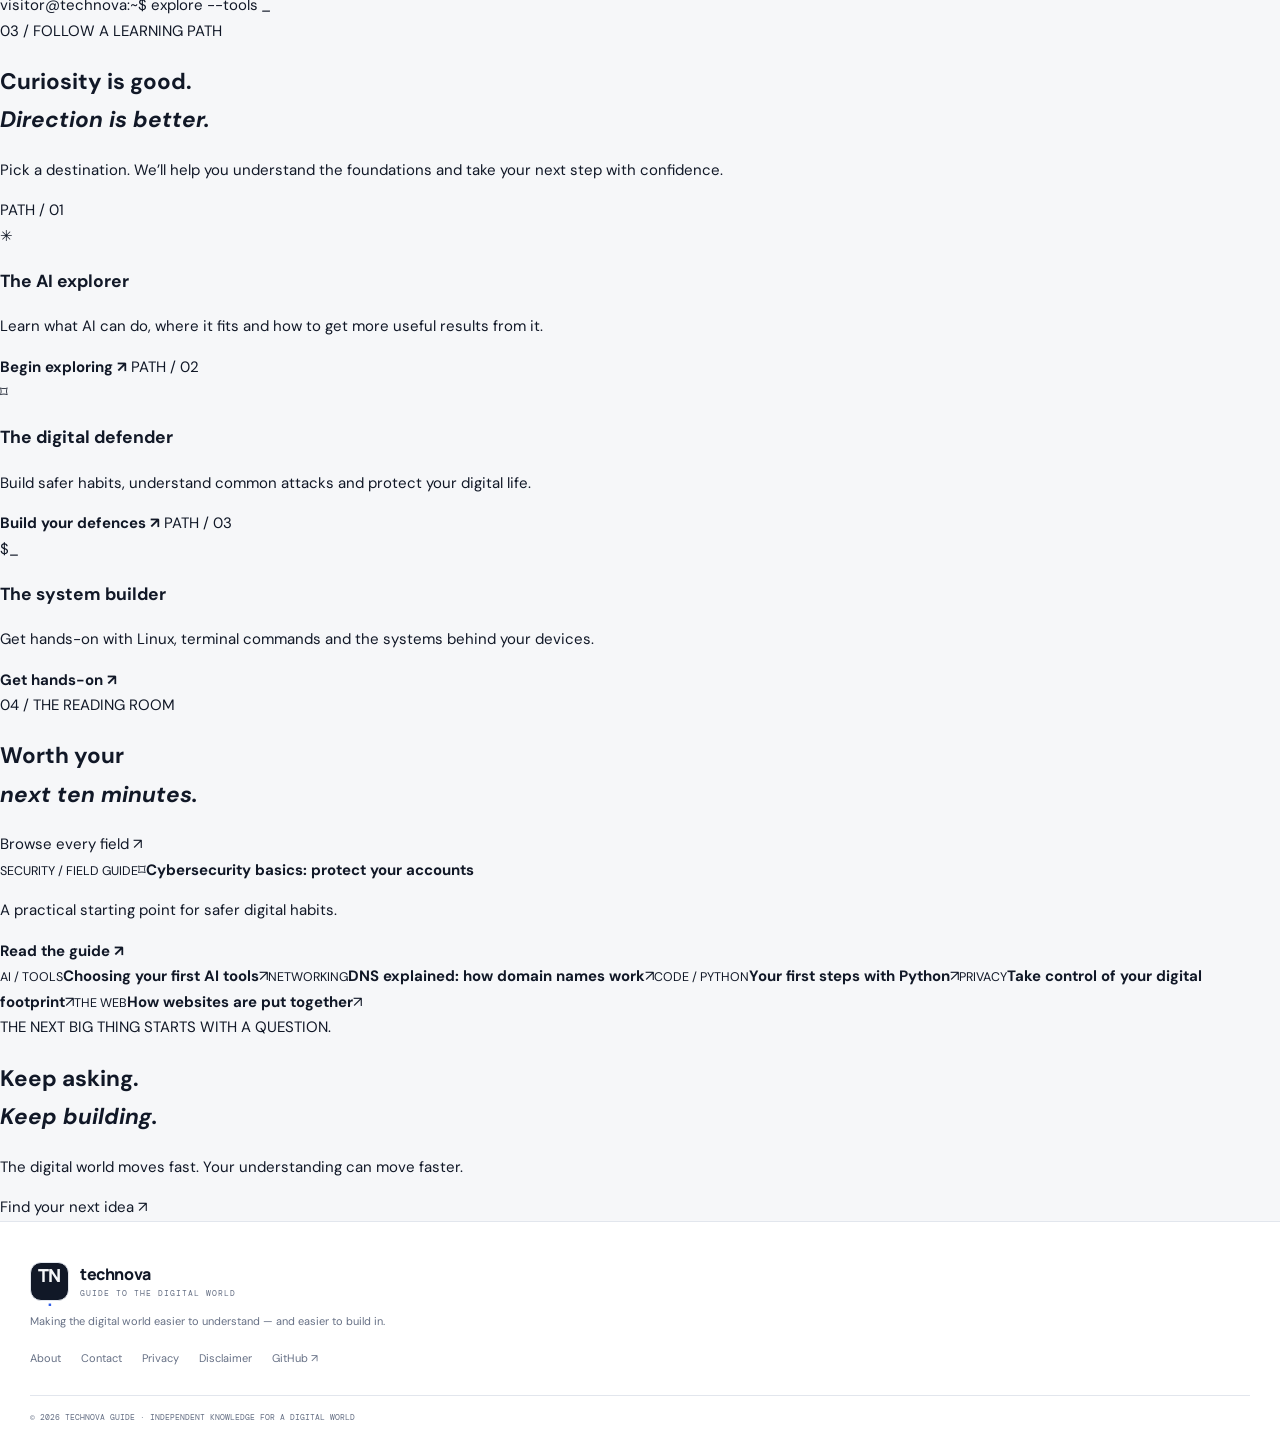
==== commit cb673927: "Redesign TechNova homepage with a distinctive editorial technology experience" ====
--- a/technova-guide/index.html
+++ b/technova-guide/index.html
@@ -1,19 +1,66 @@
-<!doctype html><html lang="en"><head><meta charset="utf-8"><meta name="viewport" content="width=device-width,initial-scale=1"><meta name="description" content="Understand the technology shaping tomorrow. Practical guides and free tools for AI, cybersecurity, Linux, coding and the digital world."><meta name="theme-color" content="#f6f7f9"><meta name="color-scheme" content="light dark"><meta property="og:site_name" content="TechNova Guide"><meta property="og:url" content="https://technova-guide.neupanesisir2.workers.dev/"><meta property="og:title" content="TechNova Guide — Make sense of what's next"><meta property="og:description" content="Clear thinking for a fast-moving digital world."><meta property="og:type" content="website"><title>TechNova Guide — Make sense of what's next</title><link rel="canonical" href="https://technova-guide.neupanesisir2.workers.dev/"><link rel="icon" href="assets/favicon.svg"><link rel="preconnect" href="https://fonts.googleapis.com"><link rel="preconnect" href="https://fonts.gstatic.com" crossorigin><link href="https://fonts.googleapis.com/css2?family=DM+Mono:wght@400;500&family=DM+Sans:wght@400;500;600;700&family=Manrope:wght@400;500;600;700;800&display=swap" rel="stylesheet"><link rel="stylesheet" href="assets/style.css"></head>
-<body class="home-page nova-v2 tn-editorial"><header class="tn-header"><a class="tn-brand" href="index.html"><b>TN<span>.</span></b><span>technova<small>GUIDE TO THE DIGITAL WORLD</small></span></a><button class="menu-toggle" aria-label="Toggle navigation" aria-expanded="false">☰</button><nav class="nav tn-nav"><a class="active" href="index.html">Home</a><a href="#explore">Explore</a><a href="tools.html">Tools</a><a href="#paths">Learning paths</a><a href="about.html">About</a></nav><button class="theme-toggle" type="button" aria-label="Switch color theme">☾</button><a class="tn-cta" href="tools.html">Explore toolkit ↗</a></header>
-<main><section class="tn-hero"><div class="tn-copy"><small class="tn-kicker">CLARITY IN A COMPLEX DIGITAL WORLD</small><h1>Understand technology.<br><em>Build what’s next.</em></h1><p>Practical, carefully explained guides to AI, cybersecurity, software, programming and the digital world. Learn what matters, understand how it works, and build skills you can actually use.</p><div class="tn-actions"><a class="tn-button" href="#explore">Explore the guide ↗</a><a href="tools.html">Try free tools →</a></div><div class="tn-meta">INDEPENDENT KNOWLEDGE　·　BUILT FOR THE CURIOUS　·　ALWAYS PRACTICAL</div></div><div class="tn-art"><div class="art-label">FIG. 01 / THE KNOWLEDGE NETWORK</div><div class="art-grid"></div><div class="art-ring r1"></div><div class="art-ring r2"></div><div class="art-ring r3"></div><div class="art-core">TN<small>EXPLORE / UNDERSTAND / BUILD</small></div><div class="art-node n1">AI<small>INTELLIGENCE</small></div><div class="art-node n2">⌑<small>SECURITY</small></div><div class="art-node n3">{ }<small>CODE</small></div><div class="art-node n4">◎<small>NETWORKS</small></div><div class="art-foot">A BETTER WAY TO<br>UNDERSTAND TECH.</div></div><div class="tn-hero-foot"><span>01 — START WITH CURIOSITY</span><a href="#explore">SCROLL TO EXPLORE ↓</a></div></section>
-<div class="tn-ribbon"><b>EXPLORE THE IDEAS</b><span>ARTIFICIAL INTELLIGENCE　✳　CYBERSECURITY　✳　DEVELOPMENT　✳　NETWORKS & SYSTEMS　✳　DIGITAL LIFE</span></div>
-<section class="tn-section" id="explore"><div class="tn-heading"><div><small>01 / THE KNOWLEDGE INDEX</small><h2>Find your next<br><em>rabbit hole.</em></h2></div><p>Big ideas, broken into useful pieces. Start wherever your curiosity takes you — every guide makes a complicated subject easier to understand.</p></div><div class="tn-search"><span>⌕</span><input id="site-search" type="search" placeholder="Search topics — try AI, Linux, privacy…" aria-label="Search topics"><small>SEARCH TOPICS</small><p id="search-status" aria-live="polite">Browse the index or search for something specific.</p></div><div class="tn-grid">
-<a class="tn-card featured" data-search="artificial intelligence ai prompts chatbots machine learning automation tools" href="articles/ai-tools-for-beginners.html"><small>01 / INTELLIGENCE　↗</small><div class="tn-illustration ai">AI<i></i></div><h3>Artificial intelligence</h3><p>Understand AI, find useful tools and learn to work smarter with better prompts.</p><b>TOOLS · PROMPTS · BASICS　→</b></a>
-<a class="tn-card" data-search="cybersecurity privacy passwords phishing online safety ethical security" href="articles/cybersecurity-basics.html"><small>02 / SECURITY　↗</small><div class="tn-illustration sec">⌑</div><h3>Cybersecurity</h3><p>Recognise threats, protect your accounts and build safer digital habits.</p><b>SAFETY · DEFENCE　→</b></a>
-<a class="tn-card" data-search="linux ubuntu kali terminal operating system commands" href="articles/linux-for-beginners.html"><small>03 / SYSTEMS　↗</small><div class="tn-illustration linux">$_</div><h3>Linux & systems</h3><p>Get comfortable with terminals, operating systems and essential commands.</p><b>LINUX · TERMINAL　→</b></a>
-<a class="tn-card" data-search="networking dns ip wifi router internet protocols" href="articles/dns-explained.html"><small>04 / CONNECTIVITY　↗</small><div class="tn-illustration net">◎</div><h3>Networking</h3><p>See how devices, servers and the internet communicate behind the scenes.</p><b>DNS · INTERNET　→</b></a>
-<a class="tn-card" data-search="programming coding python javascript html css web development" href="articles/python-for-beginners.html"><small>05 / DEVELOPMENT　↗</small><div class="tn-illustration code">&lt;/&gt;</div><h3>Code & development</h3><p>Learn programming fundamentals and turn ideas into working projects.</p><b>PYTHON · CODE　→</b></a>
-<a class="tn-card" data-search="software apps productivity digital tools pc troubleshooting windows" href="tools.html"><small>06 / DIGITAL LIFE　↗</small><div class="tn-illustration soft">▦</div><h3>Software & productivity</h3><p>Discover useful software, practical utilities and better everyday workflows.</p><b>APPS · WORKFLOWS　→</b></a>
-<a class="tn-card" data-search="python programming coding variables loops beginner" href="articles/python-for-beginners.html"><small>07 / PROGRAMMING　↗</small><div class="tn-illustration py">Py</div><h3>Python</h3><p>Start with readable examples, core concepts and small practical projects.</p><b>BEGINNER · PROJECTS　→</b></a>
-<a class="tn-card" data-search="web development html css javascript websites" href="articles/web-development-basics.html"><small>08 / THE WEB　↗</small><div class="tn-illustration web">www</div><h3>Web development</h3><p>Learn how HTML, CSS and JavaScript bring websites to life.</p><b>HTML · CSS · JS　→</b></a>
-<a class="tn-card" data-search="privacy data protection tracking browser permissions digital footprint" href="articles/digital-privacy-basics.html"><small>09 / PRIVACY　↗</small><div class="tn-illustration privacy">◉</div><h3>Digital privacy</h3><p>Take control of personal data, app permissions and your online identity.</p><b>DATA · CONTROL　→</b></a></div><p id="no-results" hidden>No matching topics. Try another search.</p></section>
-<section class="tn-tools"><div><small>02 / THE PRACTICAL SIDE</small><h2>Useful tools.<br><em>Zero friction.</em></h2><p>Small browser-based utilities that solve real problems. No account, no installation, no unnecessary steps. Just open a tool and get things done.</p><a class="tn-button" href="tools.html">Visit the tool lab ↗</a><label>PRIVATE BY DESIGN — YOUR INPUTS STAY IN YOUR BROWSER FOR THESE TOOLS.</label></div><div class="tn-tool-list"><small>THE TECHNOVA TOOLKIT / 01—07</small><a href="tools.html"><b>01</b><span>Password generator<small>Create strong random passwords locally</small></span>↗</a><a href="tools.html"><b>02</b><span>JSON formatter<small>Format and validate structured data</small></span>↗</a><a href="tools.html"><b>03</b><span>Base64 converter<small>Encode and decode UTF-8 text</small></span>↗</a><a href="tools.html"><b>04</b><span>AI prompt builder<small>Turn a rough idea into a clear prompt</small></span>↗</a><a href="tools.html"><b>05</b><span>Unit & text utilities<small>Quick everyday transformations</small></span>↗</a></div></section>
-<section class="tn-section tn-paths" id="paths"><div class="tn-heading"><div><small>03 / LEARN WITH INTENTION</small><h2>Turn curiosity into<br><em>capability.</em></h2></div><p>Don't just collect information. Build a foundation you can use. Pick a path and take your next step with focused, beginner-friendly guides.</p></div><div class="tn-path-grid"><a href="articles/ai-tools-for-beginners.html"><small>PATH 01 / THINK DIFFERENTLY</small><b>✳</b><h3>AI explorer</h3><p>Understand AI assistants, discover useful tools and write better prompts.</p><strong>Start learning ↗</strong></a><a href="articles/linux-for-beginners.html"><small>PATH 02 / GET HANDS-ON</small><b>⌘</b><h3>Linux starter</h3><p>Learn the command line and practise essential system skills step by step.</p><strong>Start learning ↗</strong></a><a href="articles/cybersecurity-basics.html"><small>PATH 03 / STAY PROTECTED</small><b>⌑</b><h3>Digital defender</h3><p>Strengthen your accounts and understand the risks behind everyday tech.</p><strong>Start learning ↗</strong></a></div></section>
-<section class="tn-reading"><div class="tn-heading"><div><small>04 / THE READING ROOM</small><h2>Ideas that stay<br><em>with you.</em></h2></div><a href="#explore">Browse all topics ↗</a></div><div class="tn-articles"><a href="articles/ai-tools-for-beginners.html"><small>AI / TOOLS</small><b>Choosing your first AI tools</b><span>Read guide ↗</span></a><a href="articles/linux-for-beginners.html"><small>LINUX / SYSTEMS</small><b>Linux for beginners: where to start</b><span>Read guide ↗</span></a><a href="articles/dns-explained.html"><small>NETWORKING</small><b>DNS explained: how domain names work</b><span>Read guide ↗</span></a><a href="articles/cybersecurity-basics.html"><small>SECURITY</small><b>Cybersecurity basics: protect your accounts</b><span>Read guide ↗</span></a><a href="articles/python-for-beginners.html"><small>PROGRAMMING</small><b>Python for beginners: your first steps</b><span>Read guide ↗</span></a><a href="articles/web-development-basics.html"><small>WEB DEVELOPMENT</small><b>How websites work: HTML, CSS and JavaScript</b><span>Read guide ↗</span></a><a href="articles/digital-privacy-basics.html"><small>PRIVACY</small><b>Digital privacy: practical settings to review</b><span>Read guide ↗</span></a></div></section>
-<section class="tn-end"><small>THE INTERNET IS BIG. YOUR NEXT STEP IS SIMPLE.</small><h2>Stay curious.<br><em>Get capable.</em></h2><p>One useful idea can change the way you see the digital world. Find yours.</p><a class="tn-button" href="#explore">Find something new ↗</a></section></main>
-<footer class="tn-footer"><div><a class="tn-brand" href="index.html"><b>TN<span>.</span></b><span>technova<small>GUIDE TO THE DIGITAL WORLD</small></span></a><p>Making the digital world easier to understand — and easier to build in.</p><nav><a href="about.html">About</a><a href="contact.html">Contact</a><a href="privacy.html">Privacy</a><a href="disclaimer.html">Disclaimer</a><a href="https://github.com/neupanesisir2-bit/technova-guide">GitHub ↗</a></nav></div><small>© 2026 TECHNOVA GUIDE　·　INDEPENDENT KNOWLEDGE FOR A DIGITAL WORLD</small></footer><script src="assets/main.js"></script></body></html>+<!doctype html>
+<html lang="en">
+<head>
+<meta charset="utf-8"><meta name="viewport" content="width=device-width,initial-scale=1">
+<meta name="description" content="A smarter way to understand AI, cybersecurity, software, programming and the digital world. Practical guides and free tools from TechNova Guide.">
+<meta name="theme-color" content="#080d18"><meta name="color-scheme" content="light dark">
+<meta property="og:site_name" content="TechNova Guide"><meta property="og:url" content="https://technova-guide.neupanesisir2.workers.dev/">
+<meta property="og:title" content="TechNova Guide — Technology, made understandable"><meta property="og:description" content="Learn the systems shaping tomorrow. Start building your skills today."><meta property="og:type" content="website">
+<title>TechNova Guide — Technology, made understandable</title>
+<link rel="canonical" href="https://technova-guide.neupanesisir2.workers.dev/"><link rel="icon" href="assets/favicon.svg">
+<link rel="preconnect" href="https://fonts.googleapis.com"><link rel="preconnect" href="https://fonts.gstatic.com" crossorigin>
+<link href="https://fonts.googleapis.com/css2?family=DM+Mono:wght@400;500&family=DM+Sans:wght@400;500;600;700&family=Manrope:wght@400;500;600;700;800&display=swap" rel="stylesheet">
+<link rel="stylesheet" href="assets/style.css">
+</head>
+<body class="home-page nova-v2 tn-editorial">
+<header class="tn-header"><a class="tn-brand" href="index.html" aria-label="TechNova Guide home"><b>TN<span>.</span></b><span>technova<small>GUIDE TO THE DIGITAL WORLD</small></span></a><button class="menu-toggle" aria-label="Open navigation" aria-expanded="false">☰</button><nav class="nav tn-nav" aria-label="Main navigation"><a class="active" href="index.html">Home</a><a href="#explore">Explore</a><a href="tools.html">Tools</a><a href="#paths">Learning paths</a><a href="about.html">About</a></nav><button class="theme-toggle" type="button" aria-label="Switch color theme">☾</button><a class="tn-cta" href="tools.html">Open the tool lab ↗</a></header>
+<main>
+<section class="nx-hero">
+<div class="nx-hero-copy"><div class="nx-eyebrow"><i></i> THE DIGITAL WORLD, DECODED <span>VOL. 01 / 2026</span></div>
+<h1>Technology<br>isn't a mystery.<br><em>It's a skill.</em></h1>
+<p>Understand the tools changing the world. Learn how they work. Use that knowledge to make something real.</p>
+<div class="nx-hero-actions"><a class="nx-primary" href="#explore">Find your starting point <span>↗</span></a><a class="nx-textlink" href="tools.html">Explore free tools <span>→</span></a></div>
+<div class="nx-proof"><span><b>01</b> CLEAR EXPLANATIONS</span><span><b>02</b> PRACTICAL KNOWLEDGE</span><span><b>03</b> FREE TO EXPLORE</span></div></div>
+<div class="nx-visual" aria-label="Abstract illustration of connected technology systems">
+<div class="nx-visual-top"><span>TECHNOVA / SYSTEM MAP</span><span><i></i> LIVE KNOWLEDGE INDEX</span></div>
+<div class="nx-orbit nx-orbit-a"></div><div class="nx-orbit nx-orbit-b"></div><div class="nx-orbit nx-orbit-c"></div>
+<div class="nx-visual-center"><b>TN</b><small>CONNECT THE DOTS</small></div>
+<div class="nx-float nx-float-ai"><small>01 / INTELLIGENCE</small><b>AI<span>✳</span></b><em>Ideas into insight</em></div>
+<div class="nx-float nx-float-sec"><small>02 / SECURITY</small><b>⌑</b><em>Stay one step ahead</em></div>
+<div class="nx-float nx-float-code"><small>03 / DEVELOPMENT</small><b>{ }</b><em>Build something useful</em></div>
+<div class="nx-visual-bottom"><span>EXPLORE → UNDERSTAND → BUILD</span><span>FIG. 001</span></div>
+</div>
+<div class="nx-scroll">SCROLL TO DISCOVER <span>↓</span></div>
+</section>
+<div class="nx-marquee"><span>ARTIFICIAL INTELLIGENCE</span><b>✳</b><span>CYBERSECURITY</span><b>✳</b><span>LINUX & SYSTEMS</span><b>✳</b><span>DEVELOPMENT</span><b>✳</b><span>THE INTERNET</span><b>✳</b><span>DIGITAL LIFE</span></div>
+<section class="nx-section nx-explore" id="explore">
+<div class="nx-section-head"><div><span class="nx-index">01 / EXPLORE THE KNOWLEDGE INDEX</span><h2>Start with a question.<br><em>Leave with a skill.</em></h2></div><p>There is no wrong place to begin. Choose a field, follow what interests you, and build your understanding one useful idea at a time.</p></div>
+<div class="nx-search"><span>⌕</span><input id="site-search" type="search" placeholder="What do you want to understand? Try “AI”, “Linux”, “privacy”…" aria-label="Search topics"><small>SEARCH THE INDEX ↵</small><p id="search-status" aria-live="polite">9 fields to explore · curated for curious minds</p></div>
+<div class="nx-topic-layout">
+<a class="nx-topic-feature" data-search="artificial intelligence ai prompts chatbots machine learning automation tools" href="articles/ai-tools-for-beginners.html"><div class="nx-feature-art"><span class="nx-art-caption">FIELD NOTE / 001</span><div class="nx-ai-glyph">AI<sup>✳</sup></div><div class="nx-feature-coordinates">INTELLIGENCE<br>IS A TOOL.</div><span class="nx-art-index">01</span></div><div class="nx-feature-copy"><div class="nx-topic-meta">01 — ARTIFICIAL INTELLIGENCE <span>FEATURED FIELD ↗</span></div><h3>Work with intelligence,<br>not just information.</h3><p>Understand AI assistants, discover practical tools and learn how to ask better questions.</p><b>Explore the AI field <span>↗</span></b></div></a>
+<div class="nx-topic-list">
+<a class="nx-topic-row" data-search="cybersecurity privacy passwords phishing online safety ethical security" href="articles/cybersecurity-basics.html"><span class="nx-topic-num">02</span><span class="nx-topic-symbol">⌑</span><span class="nx-topic-text"><b>Cybersecurity</b><small>Protect your accounts. Recognise the risks.</small></span><span class="nx-topic-arrow">↗</span></a>
+<a class="nx-topic-row" data-search="linux ubuntu kali terminal operating system commands" href="articles/linux-for-beginners.html"><span class="nx-topic-num">03</span><span class="nx-topic-symbol">$_</span><span class="nx-topic-text"><b>Linux & systems</b><small>Get confident with the command line.</small></span><span class="nx-topic-arrow">↗</span></a>
+<a class="nx-topic-row" data-search="networking dns ip wifi router internet protocols" href="articles/dns-explained.html"><span class="nx-topic-num">04</span><span class="nx-topic-symbol">⌁</span><span class="nx-topic-text"><b>Networking</b><small>See how the internet really connects.</small></span><span class="nx-topic-arrow">↗</span></a>
+<a class="nx-topic-row" data-search="programming coding python javascript html css web development" href="articles/python-for-beginners.html"><span class="nx-topic-num">05</span><span class="nx-topic-symbol">{ }</span><span class="nx-topic-text"><b>Code & development</b><small>Turn ideas into working projects.</small></span><span class="nx-topic-arrow">↗</span></a>
+<a class="nx-topic-row" data-search="software apps productivity digital tools pc troubleshooting windows" href="tools.html"><span class="nx-topic-num">06</span><span class="nx-topic-symbol">▦</span><span class="nx-topic-text"><b>Software & productivity</b><small>Make everyday technology work better.</small></span><span class="nx-topic-arrow">↗</span></a>
+<a class="nx-topic-row" data-search="python programming coding variables loops beginner" href="articles/python-for-beginners.html"><span class="nx-topic-num">07</span><span class="nx-topic-symbol">Py</span><span class="nx-topic-text"><b>Python</b><small>Learn by building small, useful things.</small></span><span class="nx-topic-arrow">↗</span></a>
+<a class="nx-topic-row" data-search="web development html css javascript websites" href="articles/web-development-basics.html"><span class="nx-topic-num">08</span><span class="nx-topic-symbol">www</span><span class="nx-topic-text"><b>The web</b><small>Understand the building blocks of websites.</small></span><span class="nx-topic-arrow">↗</span></a>
+<a class="nx-topic-row" data-search="privacy data protection tracking browser permissions digital footprint" href="articles/digital-privacy-basics.html"><span class="nx-topic-num">09</span><span class="nx-topic-symbol">◉</span><span class="nx-topic-text"><b>Digital privacy</b><small>Take control of your digital footprint.</small></span><span class="nx-topic-arrow">↗</span></a>
+</div></div><p id="no-results" hidden>No matching fields. Try a different search.</p>
+</section>
+<section class="nx-lab"><div class="nx-lab-inner"><div class="nx-lab-copy"><span class="nx-index">02 / THE PRACTICAL LAB</span><h2>Less theory.<br><em>More doing.</em></h2><p>Useful browser-based tools for the small jobs that slow you down. Open one, get it done, get back to building.</p><a class="nx-primary" href="tools.html">Enter the tool lab <span>↗</span></a><div class="nx-privacy-note"><span>◈</span> LOCAL-FIRST UTILITIES · NO ACCOUNT NEEDED</div></div><div class="nx-terminal"><div class="nx-terminal-bar"><span></span><span></span><span></span><small>TECHNOVA / TOOLKIT</small></div><div class="nx-terminal-line"><i>01</i><span>Password generator</span><b>READY</b></div><div class="nx-terminal-line"><i>02</i><span>JSON formatter</span><b>READY</b></div><div class="nx-terminal-line"><i>03</i><span>Base64 converter</span><b>READY</b></div><div class="nx-terminal-line"><i>04</i><span>AI prompt builder</span><b>READY</b></div><div class="nx-terminal-line"><i>05</i><span>Text utilities</span><b>READY</b></div><div class="nx-terminal-command"><span>visitor@technova:~$</span> explore --tools <i>_</i></div></div></div></section>
+<section class="nx-section nx-paths" id="paths"><div class="nx-section-head"><div><span class="nx-index">03 / FOLLOW A LEARNING PATH</span><h2>Curiosity is good.<br><em>Direction is better.</em></h2></div><p>Pick a destination. We’ll help you understand the foundations and take your next step with confidence.</p></div><div class="nx-path-cards">
+<a href="articles/ai-tools-for-beginners.html"><span class="nx-path-no">PATH / 01</span><div class="nx-path-icon">✳</div><h3>The AI explorer</h3><p>Learn what AI can do, where it fits and how to get more useful results from it.</p><b>Begin exploring <span>↗</span></b></a>
+<a href="articles/cybersecurity-basics.html"><span class="nx-path-no">PATH / 02</span><div class="nx-path-icon">⌑</div><h3>The digital defender</h3><p>Build safer habits, understand common attacks and protect your digital life.</p><b>Build your defences <span>↗</span></b></a>
+<a href="articles/linux-for-beginners.html"><span class="nx-path-no">PATH / 03</span><div class="nx-path-icon">$_</div><h3>The system builder</h3><p>Get hands-on with Linux, terminal commands and the systems behind your devices.</p><b>Get hands-on <span>↗</span></b></a>
+</div></section>
+<section class="nx-reading"><div class="nx-reading-head"><div><span class="nx-index">04 / THE READING ROOM</span><h2>Worth your<br><em>next ten minutes.</em></h2></div><a href="#explore">Browse every field ↗</a></div><div class="nx-reading-grid">
+<a class="nx-read-feature" href="articles/cybersecurity-basics.html"><small>SECURITY / FIELD GUIDE</small><span class="nx-read-graphic">⌑</span><b>Cybersecurity basics: protect your accounts</b><p>A practical starting point for safer digital habits.</p><strong>Read the guide ↗</strong></a>
+<div class="nx-read-list"><a href="articles/ai-tools-for-beginners.html"><small>AI / TOOLS</small><b>Choosing your first AI tools</b><span>↗</span></a><a href="articles/dns-explained.html"><small>NETWORKING</small><b>DNS explained: how domain names work</b><span>↗</span></a><a href="articles/python-for-beginners.html"><small>CODE / PYTHON</small><b>Your first steps with Python</b><span>↗</span></a><a href="articles/digital-privacy-basics.html"><small>PRIVACY</small><b>Take control of your digital footprint</b><span>↗</span></a><a href="articles/web-development-basics.html"><small>THE WEB</small><b>How websites are put together</b><span>↗</span></a></div>
+</div></section>
+<section class="nx-final"><span>THE NEXT BIG THING STARTS WITH A QUESTION.</span><h2>Keep asking.<br><em>Keep building.</em></h2><p>The digital world moves fast. Your understanding can move faster.</p><a class="nx-primary" href="#explore">Find your next idea <span>↗</span></a></section>
+</main>
+<footer class="tn-footer"><div><a class="tn-brand" href="index.html"><b>TN<span>.</span></b><span>technova<small>GUIDE TO THE DIGITAL WORLD</small></span></a><p>Making the digital world easier to understand — and easier to build in.</p><nav><a href="about.html">About</a><a href="contact.html">Contact</a><a href="privacy.html">Privacy</a><a href="disclaimer.html">Disclaimer</a><a href="https://github.com/neupanesisir2-bit/technova-guide">GitHub ↗</a></nav></div><small>© 2026 TECHNOVA GUIDE · INDEPENDENT KNOWLEDGE FOR A DIGITAL WORLD</small></footer>
+<script src="assets/main.js"></script>
+</body></html>
--- a/technova-guide/assets/style.css
+++ b/technova-guide/assets/style.css
@@ -1,160 +1,24 @@
-@import url('https://fonts.googleapis.com/css2?family=DM+Mono:wght@400;500&family=DM+Sans:wght@400;500;600;700&family=Space+Grotesk:wght@400;500;600;700&display=swap');
-:root{color-scheme:dark;--bg:#0b1020;--surface:#111a2d;--surface-2:#151f35;--text:#f4f6fb;--muted:#a0acc0;--soft:#77859e;--line:rgba(173,190,221,.14);--accent:#9db8ff;--accent-2:#b9a8ff;--mint:#8be0d2;--display:'Space Grotesk',sans-serif;--body:'DM Sans',sans-serif;--mono:'DM Mono',monospace}*{box-sizing:border-box}html{scroll-behavior:smooth;scroll-padding-top:96px}body{margin:0;background:var(--bg);color:var(--text);font:400 15px/1.7 var(--body);-webkit-font-smoothing:antialiased}a{color:inherit;text-decoration:none}button,input,textarea,select{font:inherit}a,button{-webkit-tap-highlight-color:transparent}:focus-visible{outline:2px solid var(--mint);outline-offset:4px}::selection{background:#b9caff;color:#0b1020}.topbar{height:78px;padding:0 max(calc((100vw - 1200px)/2),5vw);display:flex;align-items:center;justify-content:space-between;border-bottom:1px solid var(--line);position:sticky;top:0;z-index:30;background:rgba(11,16,32,.92);backdrop-filter:blur(18px)}.brand{display:flex;align-items:center;gap:12px;font:600 16px var(--display);letter-spacing:-.4px}.brand>span:last-child{display:grid;line-height:1.2}.brand small{font:400 8px var(--mono);color:#8492aa;letter-spacing:1.15px;margin-top:6px}.mark{width:38px;height:38px;border:1px solid #a5baff55;border-radius:11px;display:grid;place-items:center;background:linear-gradient(145deg,#27385f,#18243d);color:#dce6ff;font:700 19px var(--display)}.nav{display:flex;gap:30px;color:#a9b4c8;font-size:12px}.nav a{transition:color .2s}.nav a:hover,.nav .active{color:#fff}.nav-cta{font-size:11px;font-weight:700;color:#e6edff;border:1px solid #a7baff50;border-radius:6px;padding:10px 14px}.nav-cta span{color:var(--mint);padding-left:5px}.menu-toggle{display:none;background:none;border:0;color:white;font-size:23px}.home-page .hero{max-width:1200px;min-height:620px;margin:auto;padding:92px 24px 80px;display:grid;grid-template-columns:1.08fr .92fr;gap:48px;align-items:center;position:relative;overflow:hidden}.hero-grid{position:absolute;inset:0;background-image:linear-gradient(rgba(160,183,229,.035) 1px,transparent 1px),linear-gradient(90deg,rgba(160,183,229,.035) 1px,transparent 1px);background-size:56px 56px;mask-image:linear-gradient(90deg,black,transparent 95%);pointer-events:none}.hero-copy,.hero-panel{position:relative;z-index:1}.eyebrow,.section small,.tool-feature small,.closing small{font:500 9px var(--mono);letter-spacing:1.4px;color:#a9baff}.eyebrow>span{display:inline-block;width:7px;height:7px;background:var(--mint);border-radius:50%;margin-right:9px}.hero h1{font:600 clamp(48px,6vw,76px)/1.04 var(--display);letter-spacing:-3.7px;margin:24px 0 20px}.hero h1 em,.section-head h2 em,.tool-feature h2 em,.closing h2 em{font-style:normal;color:#b8c9ff}.hero-lede{max-width:490px;color:#aab6ca;font-size:15px;line-height:1.9}.hero-actions{display:flex;gap:12px;margin-top:30px;flex-wrap:wrap}.btn{display:inline-flex;align-items:center;justify-content:center;gap:12px;padding:13px 18px;border-radius:6px;font-size:11px;font-weight:700;transition:transform .2s,background .2s,border-color .2s}.btn:hover{transform:translateY(-2px)}.btn.primary{background:#dce6ff;color:#111a2d}.btn.primary:hover{background:#fff}.btn.secondary{border:1px solid var(--line);color:#e3e9f4}.btn.secondary:hover{border-color:#a9baff80}.hero-note{display:flex;align-items:center;gap:12px;color:#7f8ca3;font-size:10px;margin-top:48px}.note-line{width:30px;height:1px;background:#8298c8}.hero-panel{border:1px solid var(--line);border-radius:12px;background:linear-gradient(150deg,rgba(25,37,62,.96),rgba(15,23,41,.97));padding:20px;box-shadow:0 24px 80px #0003}.panel-top,.tool-list-head{display:flex;justify-content:space-between;gap:10px;font:9px var(--mono);letter-spacing:.8px;color:#8796b1}.live-dot{color:#9bd7c8}.panel-main{height:245px;display:flex;align-items:center;justify-content:center;gap:30px;position:relative;border-bottom:1px solid var(--line)}.panel-orb{width:168px;height:168px;border-radius:50%;display:grid;place-items:center;background:radial-gradient(circle at 35% 30%,#5b6e9e,#263653 62%,#121c31);border:1px solid #a7baff50;box-shadow:inset -18px -18px 35px #080f20,0 0 65px #829bdb18;position:relative}.panel-orb:before{content:'';position:absolute;inset:-14px;border:1px solid #a7baff28;border-radius:50%}.panel-orb>span{font:600 62px var(--display);color:#edf2ff}.orb-plus{color:var(--mint)}.panel-caption{display:grid;gap:7px;max-width:120px}.panel-caption span{font:9px var(--mono);color:#91a5d2;letter-spacing:1px}.panel-caption strong{font:500 18px/1.35 var(--display)}.panel-links{display:grid;grid-template-columns:1fr;gap:0}.panel-links a{display:flex;align-items:center;gap:13px;padding:13px 4px;border-bottom:1px solid var(--line)}.panel-links a:last-child{border:0}.panel-icon{width:34px;height:34px;border:1px solid var(--line);border-radius:7px;display:grid;place-items:center;color:#c0ceff;font:16px var(--display)}.panel-links a>span:nth-child(2){display:grid;flex:1}.panel-links b{font-size:11px;font-weight:600}.panel-links small{font-size:9px;color:#8190a8}.panel-arrow{color:var(--mint)}.quick-strip{max-width:1152px;margin:0 auto;padding:25px 24px 32px;display:grid;grid-template-columns:repeat(4,1fr);border-top:1px solid var(--line);border-bottom:1px solid var(--line)}.quick-strip>div{display:grid;grid-template-columns:36px 1fr;align-items:center;column-gap:9px;padding:0 17px;border-right:1px solid var(--line)}.quick-strip>div:first-child{padding-left:0}.quick-strip>div:last-child{border:0}.quick-strip b{grid-row:span 2;font:11px var(--mono);color:#a8bbf4}.quick-strip span{font:600 12px var(--display)}.quick-strip small{font-size:9px;color:#8390a7}.section,.resource-section{max-width:1200px;margin:auto;padding:92px 24px}.section-head{display:flex;justify-content:space-between;align-items:end;gap:28px;margin-bottom:30px}.section-head h2,.guides h2{font:600 clamp(30px,4vw,42px)/1.15 var(--display);letter-spacing:-1.6px;margin:10px 0 0}.section-head h2 em{color:#a9bcf2}.section-head>p{max-width:370px;color:#8f9db3;font-size:12px;margin:0;line-height:1.8}.search-wrap{display:grid;grid-template-columns:28px 1fr auto;align-items:center;gap:10px;border:1px solid var(--line);border-radius:7px;background:#10182a;padding:0 15px;margin:32px 0 22px}.search-icon{font-size:23px;color:#9eb2e8}.search-wrap input{height:54px;background:transparent;border:0;outline:0;color:white;font-size:12px;min-width:0}.search-wrap input::placeholder{color:#73819a}.search-hint{font:9px var(--mono);color:#687895}.search-wrap p{grid-column:2/4;margin:-7px 0 10px;font-size:9px;color:#7888a1}.topic-grid{display:grid;grid-template-columns:repeat(3,1fr);gap:13px}.topic{min-height:220px;padding:22px;border:1px solid var(--line);border-radius:8px;background:linear-gradient(145deg,#141f34,#10182a);transition:transform .2s,border-color .2s,background .2s}.topic:hover{transform:translateY(-3px);border-color:#a9bcf26b;background:#18243b}.topic.feature{background:linear-gradient(145deg,#202d4c,#141f34)}.topic[hidden]{display:none}.topic-top{display:flex;justify-content:space-between;align-items:center}.topic-top small{font:9px var(--mono);letter-spacing:1px;color:#8ea1c6}.topic-top>span{font:24px var(--display);color:#c2d0ff}.topic h3{font:600 19px var(--display);letter-spacing:-.4px;margin:25px 0 6px}.topic p{font-size:11px;color:#95a3b9;line-height:1.8;min-height:40px}.topic strong{display:inline-block;margin-top:9px;font:10px var(--mono);color:#c2d0ff}.topic strong i,.path-grid i{font-style:normal;color:var(--mint);padding-left:5px}.no-results{color:#aab6ca;font-size:12px}.tool-feature{max-width:1152px;margin:0 auto;padding:48px;border:1px solid var(--line);border-radius:11px;background:linear-gradient(120deg,#192744,#111a2d 68%);display:grid;grid-template-columns:.9fr 1.1fr;gap:52px;align-items:center}.tool-feature h2{font:600 40px/1.16 var(--display);letter-spacing:-1.5px;margin:14px 0}.tool-feature h2 em{color:#b8c9ff}.tool-feature-copy>p{font-size:12px;color:#a0adc2;line-height:1.9;max-width:370px;margin:0 0 24px}.privacy-note{display:block;margin-top:15px;font:9px var(--mono);color:#7f91ac;letter-spacing:.2px}.tool-list{padding:17px 19px;border:1px solid #a8b8dd24;border-radius:8px;background:#0b1221}.tool-list-head{padding:0 0 12px;border-bottom:1px solid var(--line)}.tool-list a{display:flex;align-items:center;gap:14px;padding:13px 0;border-bottom:1px solid var(--line)}.tool-list a:last-child{border:0}.tool-number{font:10px var(--mono);color:#91a8e5}.tool-list a>span:nth-child(2){display:grid;flex:1}.tool-list b{font-size:11px;font-weight:600}.tool-list small{font-size:9px;color:#8190a8}.tool-list i{font-style:normal;color:var(--mint)}.learning-section{padding-top:100px}.path-grid{display:grid;grid-template-columns:repeat(3,1fr);gap:14px}.path-grid>a{padding:22px;border:1px solid var(--line);border-radius:8px;background:#111a2c;transition:transform .2s,border-color .2s}.path-grid>a:hover{transform:translateY(-3px);border-color:#a9bcf26b}.path-index{font:9px var(--mono);color:#8799bc}.path-icon{display:block;font:26px var(--display);color:#b6c8ff;margin:22px 0 8px}.path-grid h3{font:600 19px var(--display);margin:0}.path-grid p{min-height:45px;font-size:11px;color:#95a3b9;line-height:1.8}.path-grid b{font:10px var(--mono);color:#c2d0ff}.resource-section{padding-top:25px}.text-link{font:10px var(--mono);color:#bdcaff}.resource-list{border-top:1px solid var(--line)}.resource-list>a{display:grid;grid-template-columns:170px 1fr 100px;gap:18px;align-items:center;padding:17px 8px;border-bottom:1px solid var(--line);transition:background .2s}.resource-list>a:hover{background:#ffffff06}.resource-list span{font:9px var(--mono);color:#91a5ce;letter-spacing:.6px}.resource-list b{font:500 13px var(--display)}.resource-list small{font:9px var(--mono);color:#a8baff;text-align:right}.closing{text-align:center;padding:75px 20px 88px;border-top:1px solid var(--line);background:radial-gradient(ellipse at 50% 0,#1c2a4655,transparent 70%)}.closing h2{font:600 clamp(30px,4vw,46px)/1.2 var(--display);letter-spacing:-1.5px;margin:16px 0}.closing h2 em{color:#b8c9ff}.closing p{font-size:12px;color:#95a3b9;margin:0 0 24px}.footer{border-top:1px solid var(--line);padding:35px max(calc((100vw - 1152px)/2),6vw) 20px;color:#8e9db8}.footer-main{display:grid;grid-template-columns:1fr 1fr;gap:12px 30px;align-items:center}.footer-main>p{font-size:10px;margin:0}.footer-links{display:flex;gap:17px;flex-wrap:wrap;grid-column:1/-1;margin:15px 0}.footer-links a,.footer-bottom{font-size:9px;color:#9ba9c1}.footer-bottom{display:flex;justify-content:space-between;padding-top:15px;border-top:1px solid var(--line)}
-/* Shared article, information and tool page styles */.page-wrap{max-width:860px;min-height:55vh;margin:60px auto;padding:0 24px 80px}.page-wrap h1{font:600 clamp(34px,5vw,48px)/1.15 var(--display);letter-spacing:-1.5px}.page-wrap h2{font:600 23px var(--display);margin-top:34px}.page-wrap p,.page-wrap li{color:#b3bfd3;font-size:14px}.page-wrap a{color:#b7c8ff;text-decoration:underline}.article-meta{color:#8c9bb7;font-size:11px;margin:15px 0 30px}.callout{background:#17243b;border:1px solid var(--line);border-left:3px solid #a8baff;padding:16px 19px;border-radius:6px;margin:24px 0}.page-wrap code{background:#1b2944;padding:2px 6px;border-radius:4px;color:#c6d3ff}.page-wrap pre{overflow:auto;padding:17px;border:1px solid var(--line);border-radius:7px;background:#080f1e}.page-wrap pre code{background:none;padding:0}.site-header{height:76px;padding:0 max(calc((100vw - 1180px)/2),5vw);display:flex;align-items:center;justify-content:space-between;border-bottom:1px solid var(--line);position:sticky;top:0;z-index:30;background:#0b1020ed;backdrop-filter:blur(18px)}.brand-mark{width:36px;height:36px;border:1px solid #a5baff55;border-radius:10px;display:grid;place-items:center;background:#1b2a47;color:#dce6ff;font:700 16px var(--display)}.footer-links{display:flex;gap:20px;margin:20px 0}.footer-links a{font-size:9px;color:#9ba9c1}.page-wrap .site-footer-note{border-top:1px solid var(--line);padding-top:16px;color:#7788a7;font-size:11px}.tool-hero{max-width:1152px;margin:auto;padding:60px 24px 25px}.tool-hero h1{font:600 clamp(38px,5vw,58px)/1.1 var(--display);letter-spacing:-1.8px;margin:15px 0}.tool-hero p{color:#9eabc4;font-size:12px;max-width:680px}.tool-grid{max-width:1152px;margin:auto;padding:25px 24px 80px;display:grid;grid-template-columns:repeat(2,1fr);gap:15px}.tool-card{border:1px solid var(--line);border-radius:8px;background:linear-gradient(145deg,#141f34,#10182a);padding:22px}.tool-card h2{font:600 20px var(--display);margin:8px 0}.tool-card p{font-size:11px;color:#94a3bd}.tool-card label{display:block;font-size:10px;color:#b7c5dc;margin:13px 0 6px}.tool-card input,.tool-card textarea,.tool-card select{width:100%;background:#080f1e;color:#eef3ff;border:1px solid #6478a744;border-radius:5px;padding:11px;font-size:11px}.tool-card textarea{min-height:85px}.tool-card button{margin-top:12px;border:0;border-radius:5px;background:#dce6ff;color:#111a2d;padding:10px 14px;font-size:10px;font-weight:800;cursor:pointer}.tool-output{margin-top:12px;padding:12px;background:#080f1e;border:1px solid var(--line);border-radius:5px;color:#c7d5ee;font-size:10px;white-space:pre-wrap;overflow-wrap:anywhere}.meter{height:5px;background:#26324b;border-radius:8px;margin-top:10px;overflow:hidden}.meter span{display:block;height:100%;width:0;background:#9bd7c8}.tool-status{font-size:10px;color:#9bd7c8;margin-top:7px}.inline-controls{display:grid;grid-template-columns:1fr 1fr;gap:10px}.tool-card button:hover,.btn:hover{filter:brightness(1.08)}.tool-card .secondary-button{background:#1b2944;color:#dce7ff;border:1px solid #8297cb55}.tool-card .tool-output:empty{display:none}.tool-card .inline-controls button{margin-top:0}.site-header .nav{display:flex}.footer>div{display:flex;gap:20px;margin:20px 0}.footer>div a{font-size:9px;color:#9ba9c1}
-@media(max-width:900px){.home-page .hero{grid-template-columns:1fr;gap:45px;padding-top:70px}.hero-panel{max-width:600px;width:100%;margin:auto}.quick-strip{grid-template-columns:repeat(2,1fr);row-gap:20px}.quick-strip>div:nth-child(2){border:0}.tool-feature{margin:0 20px;grid-template-columns:1fr;gap:30px}.topic-grid{grid-template-columns:repeat(2,1fr)}.section-head{align-items:flex-start;flex-direction:column}.section-head>p{max-width:600px}.path-grid{grid-template-columns:1fr 1fr}.site-header{padding:0 22px}}
-@media(max-width:620px){.topbar{height:68px;padding:0 18px}.menu-toggle{display:block}.nav{display:none;position:absolute;top:67px;left:0;right:0;padding:18px 22px;background:#0d1527;flex-direction:column;gap:18px;border-bottom:1px solid var(--line)}.nav.open{display:flex}.nav-cta{display:none}.home-page .hero{padding:58px 21px 48px;min-height:auto}.hero h1{font-size:clamp(43px,12vw,58px);letter-spacing:-2.6px}.hero-lede{font-size:13px}.hero-note{margin-top:34px}.hero-panel{padding:15px}.panel-main{height:210px;gap:18px}.panel-orb{width:128px;height:128px}.panel-orb>span{font-size:48px}.panel-caption strong{font-size:15px}.quick-strip{padding:22px 16px;gap:18px 0}.quick-strip>div{padding:0 9px;grid-template-columns:28px 1fr}.quick-strip span{font-size:11px}.quick-strip small{font-size:8px}.section,.resource-section{padding:65px 20px}.section-head h2{font-size:32px}.search-wrap{margin:25px 0 17px;grid-template-columns:22px 1fr}.search-wrap input{font-size:11px}.search-hint{display:none}.search-wrap p{grid-column:2}.topic-grid,.path-grid,.tool-grid{grid-template-columns:1fr}.topic{min-height:195px}.topic p{min-height:0}.tool-feature{margin:0 15px;padding:25px 20px}.tool-feature h2{font-size:34px}.tool-list{padding:13px}.resource-list>a{grid-template-columns:1fr auto;gap:5px 12px;padding:15px 4px}.resource-list span{grid-column:1/-1}.resource-list b{font-size:11px}.resource-list small{font-size:8px}.text-link{align-self:flex-start}.closing{padding:60px 18px}.closing h2{font-size:31px}.footer{padding:28px 20px 18px}.footer-main{grid-template-columns:1fr}.footer-main>p{margin-top:4px}.footer-links{gap:13px}.footer-bottom{gap:10px;flex-direction:column}.site-header{height:66px;padding:0 18px}.site-header .nav{display:none;position:absolute;top:65px;left:0;right:0;padding:18px 22px;background:#0d1527;flex-direction:column}.site-header .nav.open{display:flex}.page-wrap{margin:40px auto;padding:0 20px 60px}.tool-hero{padding:42px 20px 15px}.tool-grid{padding:15px 18px 60px}.inline-controls{grid-template-columns:1fr}}
-@media(prefers-reduced-motion:reduce){html{scroll-behavior:auto}*,*::before,*::after{transition:none!important;animation:none!important}}
-
-
-/* TECHNOVA FUTURE SYSTEM — visual refresh */
-.nova-v2{--nv-bg:#070914;--nv-panel:#101426;--nv-line:rgba(157,177,224,.15);--nv-muted:#a3adc5;--nv-cyan:#78f0e0;--nv-violet:#a997ff;background:var(--nv-bg);color:#f4f5ff}
-.nova-v2 .topbar,.nova-v2 .site-header{height:76px;padding:0 max(calc((100vw - 1240px)/2),5vw);border-bottom:1px solid var(--nv-line);background:rgba(7,9,20,.9);backdrop-filter:blur(20px)}
-.nova-v2 .brand{gap:11px;font:700 14px var(--display);letter-spacing:1.1px}.nova-v2 .brand small{font:400 8px var(--mono);letter-spacing:1.3px;color:#7f8ba8}.nova-v2 .mark{width:36px;height:36px;border-radius:10px;background:linear-gradient(145deg,#25365a,#151b34);border:1px solid #8ca8ff66;color:#fff;font:700 20px var(--display);box-shadow:0 0 25px #6e80ff20}.nova-v2 .mark span{color:var(--nv-cyan)}
-.nova-v2 .nav{gap:27px;color:#a2acc4;font-size:11px}.nova-v2 .nav a{transition:color .2s}.nova-v2 .nav a:hover,.nova-v2 .nav .active{color:#fff}.nova-v2 .nav-cta{border:1px solid #91a5ef55;border-radius:5px;color:#e5eaff;padding:10px 14px;font-size:10px}.nova-v2 .nav-cta span{color:var(--nv-cyan)}
-.nova-hero{min-height:650px;max-width:1320px;margin:auto;padding:85px 5.5% 35px;display:grid;grid-template-columns:1.02fr .98fr;align-items:center;position:relative;overflow:hidden}.nova-hero:before{content:'';position:absolute;width:650px;height:650px;left:-260px;top:-280px;border-radius:50%;background:radial-gradient(circle,#3735a326,transparent 68%);pointer-events:none}.nova-hero-noise{position:absolute;inset:0;opacity:.2;pointer-events:none;background-image:linear-gradient(rgba(153,173,223,.035) 1px,transparent 1px),linear-gradient(90deg,rgba(153,173,223,.035) 1px,transparent 1px);background-size:48px 48px;mask-image:linear-gradient(90deg,black,transparent 95%)}
-.nova-hero-copy{position:relative;z-index:2;padding:15px 0 55px}.nova-kicker,.nova-label{font:500 9px var(--mono);letter-spacing:1.4px;color:#9ba9c8}.signal{display:inline-block;width:7px;height:7px;border-radius:50%;background:var(--nv-cyan);box-shadow:0 0 12px #78f0e0aa;margin-right:8px}.kicker-line{display:inline-block;width:32px;height:1px;background:#596582;margin:0 9px 3px}.nova-hero h1{font:600 clamp(54px,7vw,88px)/.99 var(--display);letter-spacing:-5px;margin:27px 0 24px;max-width:720px}.gradient-word{background:linear-gradient(100deg,#e5eaff 3%,#a5b9ff 40%,#a88cff 78%,#79eadf);background-clip:text;-webkit-background-clip:text;color:transparent}.nova-lede{max-width:465px;color:#a3adc5;font-size:14px;line-height:1.9}.nova-hero-actions{display:flex;align-items:center;gap:25px;margin-top:31px;flex-wrap:wrap}.nova-button{display:inline-flex;align-items:center;gap:18px;padding:14px 18px;border-radius:5px;font:600 11px var(--body);transition:transform .2s,box-shadow .2s,background .2s}.nova-button:hover{transform:translateY(-2px)}.nova-button-primary{color:#081019;background:linear-gradient(100deg,#b8c9ff,#9fece3);box-shadow:0 7px 28px #82dcd329}.nova-button-primary:hover{box-shadow:0 9px 34px #82dcd34d}.nova-button span{font-size:15px}.nova-text-link{font-size:11px;color:#d2d9ec}.nova-text-link span{color:var(--nv-cyan);margin-left:5px}.nova-proof{display:flex;align-items:center;gap:10px;margin-top:49px;font:9px var(--mono);letter-spacing:.25px;color:#7f8ba8}.proof-icon{color:var(--nv-cyan);font-size:15px}.proof-separator{color:#47536f}
-.nova-visual{height:470px;position:relative;display:grid;place-items:center;isolation:isolate}.nova-visual:before{content:'';position:absolute;width:390px;height:390px;border-radius:50%;background:radial-gradient(circle,#5c54d52a,transparent 68%);filter:blur(10px)}.visual-coordinate{position:absolute;top:25px;right:20px;font:9px/1.8 var(--mono);letter-spacing:1px;color:#667493;text-align:right}.orbit{position:absolute;border:1px solid #a8b6ff25;border-radius:50%;transform:rotate(-28deg)}.orbit-one{width:410px;height:180px}.orbit-two{width:365px;height:300px;transform:rotate(55deg);border-color:#7de8db30}.orbit-three{width:300px;height:420px;transform:rotate(74deg);border-style:dashed;border-color:#a88cff25}.planet{width:220px;height:220px;border-radius:50%;position:relative;display:grid;place-items:center;background:radial-gradient(circle at 32% 27%,#9f9aff 0,#5557a8 20%,#252c60 48%,#10162e 74%);box-shadow:inset -23px -25px 45px #050817, inset 8px 8px 24px #d3c9ff42,0 0 85px #7773f044;overflow:hidden}.planet:before,.planet:after{content:'';position:absolute;border-radius:50%;inset:13px;border:1px solid #d5d9ff20}.planet:after{inset:28px;border-color:#78f0e033}.planet-core{font:600 68px var(--display);letter-spacing:-7px;color:#f2f4ff;text-shadow:0 0 28px #d6e2ff88;z-index:1}.planet-core span{color:#8cefe1}.planet-shine{position:absolute;inset:0;background:linear-gradient(130deg,transparent 28%,#ffffff18 40%,transparent 53%);transform:translateX(-20%)}.orbit-node{position:absolute;width:11px;height:11px;border-radius:50%;background:#8df2e3;box-shadow:0 0 18px #8df2e3}.node-a{top:91px;left:22%}.node-b{right:13%;top:47% ;width:7px;height:7px;background:#b49aff;box-shadow:0 0 16px #b49aff}.node-c{bottom:79px;left:34%;width:6px;height:6px}.visual-tag{position:absolute;padding:8px 11px;border:1px solid #a7b5e52b;background:#0c1225c9;backdrop-filter:blur(8px);font:9px var(--mono);letter-spacing:1px;color:#aebbd8}.visual-tag span{color:var(--nv-cyan);margin-right:7px}.tag-top{left:0;top:110px}.tag-bottom{right:0;bottom:95px}.visual-cross{position:absolute;color:#65769d;font:20px var(--mono)}.cross-a{top:80px;right:25%}.cross-b{bottom:76px;left:15%}.hero-bottomline{position:absolute;bottom:22px;left:5.5%;right:5.5%;display:flex;justify-content:space-between;padding-top:14px;border-top:1px solid var(--nv-line);font:8px var(--mono);letter-spacing:1px;color:#687693}.hero-bottomline b{color:var(--nv-cyan);font-size:13px;margin-left:8px}
-.nova-marquee{overflow:hidden;border-top:1px solid var(--nv-line);border-bottom:1px solid var(--nv-line);background:#0b1020;padding:17px 0}.nova-marquee>div{display:flex;justify-content:space-around;align-items:center;gap:25px;white-space:nowrap;font:9px var(--mono);letter-spacing:1.4px;color:#a5b2d0}.nova-marquee i{font-style:normal;color:var(--nv-cyan);font-size:13px}
-.nova-section{max-width:1240px;margin:auto;padding:105px 28px}.nova-section-heading{display:flex;justify-content:space-between;align-items:end;gap:30px;margin-bottom:35px}.nova-section-heading h2,.nova-lab h2,.nova-cta h2{font:600 clamp(34px,4.5vw,53px)/1.08 var(--display);letter-spacing:-2.5px;margin:13px 0 0}.nova-section-heading h2 span,.nova-lab h2 span,.nova-cta h2 span{color:#9eadd2}.nova-section-heading>p{max-width:365px;margin:0 0 5px;color:#919db8;font-size:12px;line-height:1.9}.nova-search{display:grid;grid-template-columns:28px 1fr auto;align-items:center;gap:10px;max-width:620px;margin:0 0 23px;padding:0 15px;border:1px solid #8394c52c;border-radius:5px;background:#0d1325}.nova-search>span{font-size:23px;color:#9daeff}.nova-search input{height:52px;min-width:0;border:0;outline:0;background:transparent;color:#f4f5ff;font-size:12px}.nova-search input::placeholder{color:#697794}.nova-search kbd{font:8px var(--mono);letter-spacing:1px;color:#6f7d9b}.nova-search p{grid-column:2/4;margin:-8px 0 10px;font:9px var(--mono);color:#7583a0}.nova-topic-grid{display:grid;grid-template-columns:repeat(3,1fr);gap:13px}.nova-topic{position:relative;min-height:300px;overflow:hidden;padding:19px 20px 18px;border:1px solid #9baed025;border-radius:7px;background:linear-gradient(145deg,#121a30,#0c1222);transition:transform .25s,border-color .25s,background .25s}.nova-topic:hover{transform:translateY(-4px);border-color:#9bb5f26b;background:linear-gradient(145deg,#182442,#10182b)}.nova-topic[hidden]{display:none}.nova-topic-feature{background:linear-gradient(145deg,#1b2042,#11162d)}.nova-topic-meta{display:flex;justify-content:space-between;align-items:center;font:8px var(--mono);letter-spacing:1px;color:#8292b5}.nova-topic-meta b{font:17px var(--display);color:#b3c3ff}.topic-art{height:104px;display:grid;place-items:center;position:relative;overflow:hidden}.topic-art>span{position:relative;z-index:1;font:600 45px var(--display);letter-spacing:-3px;color:#d9e1ff;text-shadow:0 0 25px #9eb2ff77}.topic-art:before{content:'';position:absolute;width:110px;height:75px;border-radius:50%;background:#717cf52b;filter:blur(22px)}.topic-art i{position:absolute;width:150px;height:52px;border:1px solid #aabaff28;border-radius:50%;transform:rotate(-23deg)}.topic-art i:nth-of-type(2){transform:rotate(35deg);width:115px;border-color:#79e8db35}.security-art>span{font-size:54px;color:#91eee0}.security-art:before{background:#50d9ca24}.security-art i{width:65px;height:65px;border-radius:18px;transform:rotate(45deg);border-color:#8cefe055}.linux-art>span,.code-art>span{font-size:39px;color:#b4a6ff}.linux-art:before,.code-art:before{background:#9b83ff29}.network-art>span{font-size:49px;color:#8be9df}.network-art i{width:170px;height:80px;transform:rotate(0);border-style:dashed}.digital-art>span,.privacy-art>span{color:#a9baff}.python-art>span{color:#8ee9dd}.web-art>span{font-size:30px;color:#b4a6ff}.nova-topic h3{font:600 17px var(--display);letter-spacing:-.35px;margin:0 0 7px}.nova-topic p{min-height:42px;color:#929fba;font-size:10px;line-height:1.75;margin:0 0 15px}.nova-topic-link{font:9px var(--mono);color:#c4d0ef}.nova-topic-link b{font-size:13px;color:var(--nv-cyan);margin-left:6px}.nova-no-results{color:#9daac4;font-size:12px}
-.nova-lab{max-width:1184px;margin:5px auto 20px;padding:55px 55px;display:grid;grid-template-columns:.9fr 1.1fr;gap:60px;align-items:center;border:1px solid #9baeff2b;border-radius:10px;background:radial-gradient(ellipse at 5% 90%,#5b4ba52a,transparent 50%),linear-gradient(120deg,#141c35,#0d1325 75%);position:relative;overflow:hidden}.nova-lab:after{content:'';position:absolute;right:-120px;top:-180px;width:360px;height:360px;border:1px solid #a6b5f11b;border-radius:50%;box-shadow:0 0 0 25px #a6b5f10a,0 0 0 50px #a6b5f108;pointer-events:none}.lab-copy{position:relative;z-index:1}.lab-orbit-mark{width:64px;height:64px;border-radius:50%;display:grid;place-items:center;margin:24px 0 20px;border:1px solid #aabaff66;background:radial-gradient(circle at 30% 25%,#7775c9,#252b5a 70%);box-shadow:0 0 35px #7e83ff2b;font:600 24px var(--display)}.lab-orbit-mark span{color:var(--nv-cyan)}.nova-lab h2{font-size:39px}.nova-lab .lab-copy>p{max-width:350px;color:#9ba8c1;font-size:11px;line-height:1.9;margin:17px 0 23px}.lab-footnote{margin-top:24px;font:8px var(--mono);letter-spacing:.6px;color:#7e8da9}.lab-footnote .signal{width:6px;height:6px}.lab-console{position:relative;z-index:1;padding:17px 19px;border:1px solid #a7b5dc24;border-radius:7px;background:#080d1bdc;box-shadow:0 25px 70px #0003}.console-head,.console-footer{display:flex;justify-content:space-between;gap:12px;font:8px var(--mono);letter-spacing:.8px;color:#7e8eae}.console-head{padding-bottom:14px;border-bottom:1px solid var(--nv-line)}.console-head i{display:inline-block;width:6px;height:6px;border-radius:50%;background:var(--nv-cyan);margin-right:7px}.lab-console>a{display:flex;align-items:center;gap:14px;padding:14px 0;border-bottom:1px solid #9baeff17}.lab-console>a>b{font:9px var(--mono);color:#8fa6ed}.lab-console>a>span{display:grid;flex:1}.lab-console strong{font:500 11px var(--display)}.lab-console small{font-size:9px;color:#8492ad}.lab-console em{font-style:normal;color:var(--nv-cyan)}.console-footer{padding-top:14px;color:#8f9fbe}
-.nova-paths{padding-top:100px;padding-bottom:90px}.nova-path-grid{display:grid;grid-template-columns:repeat(3,1fr);gap:14px}.nova-path-grid>a{min-height:225px;padding:22px;border:1px solid #a2b2d525;border-radius:7px;background:linear-gradient(145deg,#111a30,#0c1222);transition:transform .2s,border-color .2s}.nova-path-grid>a:hover{transform:translateY(-3px);border-color:#8eeadd66}.path-no{font:8px var(--mono);letter-spacing:1px;color:#8495b8}.path-symbol{display:block;font:26px var(--display);color:#9cecdf;margin:22px 0 9px}.nova-path-grid h3{font:600 18px var(--display);margin:0}.nova-path-grid p{min-height:40px;color:#919fba;font-size:10px;line-height:1.8}.nova-path-grid b{font:9px var(--mono);color:#c5d1ed}.nova-path-grid i{font-style:normal;color:var(--nv-cyan);margin-left:5px}
-.nova-latest{max-width:1184px;margin:auto;padding:35px 28px 100px}.nova-latest .nova-section-heading{margin-bottom:27px}.nova-text-link{font:10px var(--mono);color:#c3d0ef}.nova-article-list{border-top:1px solid var(--nv-line)}.nova-article-list>a{display:grid;grid-template-columns:175px 1fr 95px;align-items:center;gap:15px;padding:16px 8px;border-bottom:1px solid var(--nv-line);transition:background .2s}.nova-article-list>a:hover{background:#ffffff07}.nova-article-list span{font:8px var(--mono);letter-spacing:.8px;color:#91a6dc}.nova-article-list b{font:500 12px var(--display)}.nova-article-list small{font:8px var(--mono);text-align:right;color:#9eebdf}
-.nova-cta{position:relative;overflow:hidden;text-align:center;padding:85px 20px 95px;border-top:1px solid var(--nv-line);background:radial-gradient(ellipse at 50% 110%,#6660c12e,transparent 65%)}.cta-glow{position:absolute;left:50%;top:-210px;transform:translateX(-50%);width:500px;height:300px;border-radius:50%;background:#7063dc14;filter:blur(55px)}.nova-cta>*:not(.cta-glow){position:relative}.nova-cta h2{font-size:clamp(36px,5vw,55px);margin:17px 0}.nova-cta>p{font-size:11px;color:#99a6bf;margin:0 0 25px}
-.nova-footer{border-top:1px solid var(--nv-line);padding:35px max(calc((100vw - 1184px)/2),5vw) 18px;background:#060812}.footer-upper{display:grid;grid-template-columns:1fr 1fr;gap:12px 25px;align-items:center}.footer-upper>p{font-size:10px;color:#8997b2}.nova-footer-links{grid-column:1/-1;display:flex;gap:20px;flex-wrap:wrap;margin:12px 0 20px}.nova-footer-links a,.footer-lower{font:8px var(--mono);letter-spacing:.5px;color:#8997b2}.nova-footer-links a:hover,.footer-lower a:hover{color:#e9efff}.footer-lower{display:flex;justify-content:space-between;gap:15px;padding-top:15px;border-top:1px solid var(--nv-line)}
-/* Keep the refreshed visual language consistent on existing article, info and tool pages. */
-.nova-v2 .page-wrap,.nova-v2 .tool-hero,.nova-v2 .tool-grid{position:relative}.nova-v2 .page-wrap h1,.nova-v2 .tool-hero h1{font-family:var(--display);letter-spacing:-1.8px}.nova-v2 .page-wrap h2,.nova-v2 .tool-card h2{font-family:var(--display)}.nova-v2 .tool-card{border-color:#9baeff28;background:linear-gradient(145deg,#141d34,#0d1324);border-radius:8px}.nova-v2 .tool-card input,.nova-v2 .tool-card textarea,.nova-v2 .tool-card select{border-color:#899bd044;border-radius:5px}.nova-v2 .tool-card button{background:linear-gradient(100deg,#b8c9ff,#9fece3);border-radius:5px}.nova-v2 .tool-card .secondary-button{background:#202944;color:#e5eaff;border:1px solid #879bd044}.nova-v2 .site-header .nav{display:flex}
-@media(max-width:900px){.nova-hero{grid-template-columns:1fr;min-height:0;padding-top:70px;padding-bottom:65px}.nova-hero-copy{padding-bottom:0}.nova-visual{height:410px;max-width:600px;width:100%;margin:5px auto 0}.hero-bottomline{bottom:15px}.nova-lab{margin:0 20px;grid-template-columns:1fr;gap:35px;padding:38px}.nova-section-heading{align-items:flex-start;flex-direction:column}.nova-section-heading>p{max-width:600px}.nova-topic-grid{grid-template-columns:repeat(2,1fr)}}
-@media(max-width:620px){.nova-v2 .topbar,.nova-v2 .site-header{height:66px;padding:0 18px}.nova-v2 .menu-toggle{display:block}.nova-v2 .nav{display:none;position:absolute;top:65px;left:0;right:0;padding:18px 22px;background:#0b1020;flex-direction:column;gap:17px;border-bottom:1px solid var(--nv-line)}.nova-v2 .nav.open{display:flex}.nova-v2 .nav-cta{display:none}.nova-hero{padding:55px 21px 62px}.nova-kicker{font-size:8px;letter-spacing:.8px}.nova-hero h1{font-size:clamp(48px,13vw,67px);letter-spacing:-3.5px;margin:23px 0 18px}.nova-lede{font-size:12px}.nova-proof{font-size:8px;gap:7px;margin-top:32px}.nova-visual{height:330px;margin-top:12px}.planet{width:165px;height:165px}.planet-core{font-size:53px}.orbit-one{width:300px;height:135px}.orbit-two{width:275px;height:220px}.orbit-three{width:225px;height:315px}.visual-tag{font-size:7px;padding:6px 8px}.tag-top{top:66px}.tag-bottom{bottom:54px}.visual-coordinate{top:7px;right:0;font-size:7px}.hero-bottomline{left:21px;right:21px;font-size:7px}.hero-bottomline span:last-child{display:none}.nova-marquee{padding:14px 0}.nova-marquee>div{justify-content:flex-start;gap:18px;font-size:8px}.nova-section{padding:70px 19px}.nova-section-heading h2{font-size:36px;letter-spacing:-1.8px}.nova-section-heading>p{font-size:11px}.nova-search{grid-template-columns:22px 1fr;padding:0 11px}.nova-search input{font-size:10px}.nova-search kbd{display:none}.nova-search p{grid-column:2}.nova-topic-grid,.nova-path-grid{grid-template-columns:1fr}.nova-topic{min-height:270px}.topic-art{height:90px}.nova-topic p{min-height:0}.nova-lab{margin:0 14px;padding:27px 19px;gap:27px}.nova-lab h2{font-size:34px}.lab-console{padding:14px}.lab-console>a{gap:10px}.lab-console strong{font-size:10px}.lab-console small{font-size:8px}.console-head,.console-footer{font-size:7px}.nova-paths{padding-top:72px;padding-bottom:65px}.nova-path-grid>a{min-height:190px}.nova-latest{padding:15px 19px 70px}.nova-latest .nova-section-heading h2{font-size:35px}.nova-article-list>a{grid-template-columns:1fr auto;gap:6px 10px;padding:14px 4px}.nova-article-list span{grid-column:1/-1}.nova-article-list b{font-size:10px}.nova-article-list small{font-size:7px}.nova-text-link{align-self:flex-start}.nova-cta{padding:68px 17px 75px}.nova-cta h2{font-size:36px;letter-spacing:-1.8px}.footer-upper{grid-template-columns:1fr}.footer-upper>p{margin:0}.nova-footer{padding:28px 20px 17px}.nova-footer-links{gap:14px}.footer-lower{flex-direction:column;gap:9px}.nova-v2 .page-wrap{margin:35px auto;padding:0 19px 60px}.nova-v2 .tool-hero{padding:42px 20px 15px}.nova-v2 .tool-grid{padding:15px 18px 60px;grid-template-columns:1fr}.nova-v2 .site-header .nav{display:none;position:absolute;top:65px;left:0;right:0;padding:18px 22px;background:#0b1020;flex-direction:column}.nova-v2 .site-header .nav.open{display:flex}}
-@media(prefers-reduced-motion:reduce){.nova-v2 *{scroll-behavior:auto!important;animation:none!important;transition:none!important}}
-
-
-/* TECHNOVA — editorial identity system */
-.tn-editorial{--paper:#f4f3ef;--white:#fffefa;--ink:#151c27;--muted:#68717a;--blue:#315ee8;background:var(--paper);color:var(--ink);font-family:'DM Sans',sans-serif}
-.tn-header{height:80px;padding:0 max(calc((100vw - 1220px)/2),5.5vw);display:flex;align-items:center;justify-content:space-between;gap:25px;position:sticky;top:0;z-index:40;background:#f4f3eff2;border-bottom:1px solid #d9d9d2;backdrop-filter:blur(14px)}
-.tn-brand{display:flex;align-items:center;gap:10px}.tn-brand>b{width:39px;height:39px;display:grid;place-items:center;background:#151c27;color:#fff;font:800 13px Manrope}.tn-brand>b span{color:#8fa7ff}.tn-brand>span{font:800 18px/.95 Manrope;letter-spacing:-1px}.tn-brand small{display:block;font:7px 'DM Mono';letter-spacing:1px;color:#858b8e;margin-top:6px}
-.tn-nav{display:flex;gap:29px;font-size:11px;color:#68717a}.tn-nav a:hover,.tn-nav .active{color:var(--blue)}.tn-cta{border:1px solid #151c27;padding:11px 14px;font-size:10px;font-weight:700}.tn-cta:hover{background:#151c27;color:white}.tn-menu{display:none}
-.tn-hero{max-width:1440px;margin:auto;min-height:610px;padding:76px max(calc((100vw - 1220px)/2),5.5vw) 60px;display:grid;grid-template-columns:1fr .92fr;gap:55px;align-items:center;position:relative}.tn-copy{padding-bottom:35px}.tn-kicker,.tn-heading>div>small,.tn-tools>div>small,.tn-end>small{font:500 9px 'DM Mono';letter-spacing:1.4px;color:#68717a}.tn-kicker:before{content:'';display:inline-block;width:7px;height:7px;background:var(--blue);border-radius:50%;margin-right:10px}.tn-hero h1{font:700 clamp(60px,7vw,92px)/.98 Manrope;letter-spacing:-6px;margin:28px 0 23px}.tn-hero h1 em,.tn-heading h2 em,.tn-tools h2 em,.tn-end h2 em{font-style:normal;color:var(--blue)}.tn-copy>p{max-width:500px;font-size:14px;line-height:1.9;color:#68717a}.tn-actions{display:flex;align-items:center;gap:25px;margin-top:30px}.tn-actions>a:last-child{font-size:11px;font-weight:700}.tn-button{display:inline-block;background:var(--blue);color:white!important;padding:15px 18px;font-size:11px;font-weight:700;transition:.2s}.tn-button:hover{background:#244bd0;transform:translateY(-2px)}.tn-meta{font:7px 'DM Mono';letter-spacing:.5px;color:#8b9294;margin-top:50px}
-.tn-art{height:450px;position:relative;overflow:hidden;background:#e8e9e5;border:1px solid #d5d8d2}.art-label{position:absolute;top:18px;left:20px;z-index:4;font:8px 'DM Mono';letter-spacing:1px;color:#737d86}.art-grid{position:absolute;inset:0;background-image:linear-gradient(#7b87901b 1px,transparent 1px),linear-gradient(90deg,#7b87901b 1px,transparent 1px);background-size:36px 36px}.art-ring{position:absolute;left:50%;top:50%;border:1px solid #315ee82c;border-radius:50%;transform:translate(-50%,-50%)}.r1{width:230px;height:230px}.r2{width:340px;height:340px;border-style:dashed}.r3{width:440px;height:440px;border-color:#202c3c18}.art-core{position:absolute;left:50%;top:50%;transform:translate(-50%,-50%);width:150px;height:150px;border-radius:50%;background:#151c27;color:white;display:grid;place-content:center;text-align:center;font:800 52px Manrope;letter-spacing:-5px;box-shadow:0 20px 50px #16223a32}.art-core small{font:7px 'DM Mono';letter-spacing:.4px;color:#aeb8d0}.art-node{position:absolute;z-index:3;width:72px;height:72px;display:grid;place-content:center;text-align:center;background:#fffefa;border:1px solid #cbd0d0;box-shadow:0 8px 22px #202c3c12;font:700 23px Manrope;color:var(--blue)}.art-node small{font:6px 'DM Mono';color:#7b858e}.n1{top:17%;left:16%}.n2{top:23%;right:13%}.n3{bottom:14%;left:20%}.n4{bottom:17%;right:17%}.art-foot{position:absolute;bottom:18px;right:20px;text-align:right;font:8px/1.6 'DM Mono';letter-spacing:1px;color:#707b83}.tn-hero-foot{position:absolute;bottom:20px;left:max(calc((100vw - 1220px)/2),5.5vw);right:max(calc((100vw - 1220px)/2),5.5vw);display:flex;justify-content:space-between;font:8px 'DM Mono';letter-spacing:1px;color:#858b8e}.tn-hero-foot a{color:var(--blue)}
-.tn-ribbon{height:58px;background:#e8e8e2;border-block:1px solid #d9d9d2;display:flex;align-items:center;justify-content:center;gap:35px;white-space:nowrap;overflow:hidden;font:8px 'DM Mono';letter-spacing:1px;color:#68717a}.tn-ribbon b{color:var(--blue)}
-.tn-section,.tn-reading{max-width:1220px;margin:auto;padding:100px 0}.tn-heading{display:flex;align-items:flex-end;justify-content:space-between;gap:45px;margin-bottom:38px}.tn-heading h2,.tn-tools h2,.tn-end h2{font:700 clamp(43px,5vw,60px)/1.05 Manrope;letter-spacing:-3px;margin:16px 0 0}.tn-heading>p{max-width:410px;font-size:12px;line-height:1.9;color:#68717a;margin:0 0 4px}
-.tn-search{display:grid;grid-template-columns:28px 1fr auto;align-items:center;gap:10px;padding:0 16px;background:#fffefa;border:1px solid #d7d9d4;margin-bottom:20px}.tn-search>span{font-size:24px;color:var(--blue)}.tn-search input{height:56px;border:0;outline:0;background:transparent;font:12px 'DM Sans';color:#151c27;min-width:0}.tn-search input::placeholder{color:#9ba0a0}.tn-search>small{font:7px 'DM Mono';color:#8b9294}.tn-search p{grid-column:2/-1;margin:-7px 0 10px;font:8px 'DM Mono';color:#92999a}
-.tn-grid{display:grid;grid-template-columns:repeat(3,1fr);gap:13px}.tn-card{min-height:300px;padding:18px 19px;background:#fffefa;border:1px solid #ddded9;display:flex;flex-direction:column;transition:.2s}.tn-card:hover{transform:translateY(-4px);border-color:#9cafe9;box-shadow:0 15px 35px #202c3c0c}.tn-card.featured{background:#e9edf9;border-color:#d2daf2}.tn-card>small{font:8px 'DM Mono';letter-spacing:.6px;color:#808991}.tn-illustration{height:94px;margin:14px 0 9px;display:grid;place-items:center;position:relative;overflow:hidden;background:#f0f0eb;font:700 40px Manrope;color:var(--blue)}.tn-illustration:after,.tn-illustration:before{content:'';position:absolute;width:110px;height:110px;border:1px solid #315ee82b;border-radius:50%}.tn-illustration:after{width:170px;height:170px}.tn-illustration.ai{background:#e1e7f6}.tn-illustration.sec{background:#e8edf2}.tn-illustration.linux{background:#e9eee8;color:#2b674f;font:500 35px 'DM Mono'}.tn-illustration.net{background:#e9edf6}.tn-illustration.code{background:#e8e9ee;font:600 35px 'DM Mono'}.tn-illustration.soft{background:#ecebe5}.tn-illustration.py{background:#f1eadc;color:#8c6b24}.tn-illustration.web{background:#e8ebee;font-size:28px}.tn-illustration.privacy{background:#e7eceb}.tn-card h3{font:700 18px Manrope;letter-spacing:-.5px;margin:3px 0 6px}.tn-card p{font-size:10px;line-height:1.75;color:#717a80;margin:0 0 14px}.tn-card>b{margin-top:auto;padding-top:12px;border-top:1px solid #e5e6e0;font:7px 'DM Mono';letter-spacing:.4px;color:var(--blue)}#no-results{padding:25px;text-align:center;color:#68717a}
-.tn-tools{padding:80px max(calc((100vw - 1220px)/2),5.5vw);background:#171e2a;color:white;display:grid;grid-template-columns:.9fr 1.1fr;gap:70px;align-items:center}.tn-tools>div>small{color:#9eb2ff}.tn-tools h2{font-size:54px}.tn-tools h2 em{color:#9eb2ff}.tn-tools p{max-width:420px;color:#aeb7c3;font-size:12px;line-height:1.9;margin:19px 0 25px}.tn-tools label{display:block;margin-top:25px;font:7px 'DM Mono';letter-spacing:.6px;color:#8390a0}.tn-tool-list{border:1px solid #ffffff25;padding:17px 20px}.tn-tool-list>small{font:8px 'DM Mono';letter-spacing:.8px;color:#8794a8}.tn-tool-list>a{display:flex;align-items:center;gap:14px;padding:15px 3px;border-top:1px solid #ffffff1c;margin-top:7px;font-size:12px}.tn-tool-list>a>b{font:9px 'DM Mono';color:#8ea7ff}.tn-tool-list>a>span{flex:1}.tn-tool-list>a>span small{display:block;font-size:9px;color:#8996a8}.tn-tool-list>a{color:#9ee6db}
-.tn-paths{padding-top:100px;padding-bottom:95px}.tn-path-grid{display:grid;grid-template-columns:repeat(3,1fr);gap:13px}.tn-path-grid>a{padding:22px;background:#ebeae5;border:1px solid #d9d9d2;min-height:220px;transition:.2s}.tn-path-grid>a:hover{transform:translateY(-3px);border-color:#9cafe9}.tn-path-grid small{font:8px 'DM Mono';color:#858d90}.tn-path-grid b{display:block;margin:21px 0 8px;color:var(--blue);font:24px Manrope}.tn-path-grid h3{font:700 19px Manrope;margin:0 0 7px}.tn-path-grid p{font-size:10px;line-height:1.8;color:#737b80;min-height:42px}.tn-path-grid strong{font-size:9px;color:var(--blue)}
-.tn-reading{padding:10px 0 95px}.tn-reading .tn-heading>a{font-size:10px;font-weight:700;color:var(--blue)}.tn-articles{border-top:1px solid #d7d9d3}.tn-articles>a{display:grid;grid-template-columns:175px 1fr 100px;gap:15px;align-items:center;padding:16px 9px;border-bottom:1px solid #d7d9d3}.tn-articles>a:hover{background:#fffefa}.tn-articles small{font:8px 'DM Mono';color:var(--blue)}.tn-articles b{font:600 13px Manrope}.tn-articles span{text-align:right;font:8px 'DM Mono';color:#7c858a}
-.tn-end{text-align:center;padding:85px 20px;background:#e7e9ed;border-top:1px solid #d5d8dd}.tn-end>small{color:#68717c}.tn-end h2{font-size:55px;margin:17px 0}.tn-end p{font-size:11px;color:#68717c;margin:0 0 24px}
-.tn-footer{background:#111823;color:white;padding:34px max(calc((100vw - 1220px)/2),5.5vw) 18px}.tn-footer>div{display:grid;grid-template-columns:1fr 1fr;gap:12px 25px;align-items:center}.tn-footer .tn-brand>b{background:#29364a}.tn-footer .tn-brand>span{color:white}.tn-footer .tn-brand small{color:#8994a3}.tn-footer p{font-size:10px;color:#9ca7b5}.tn-footer nav{grid-column:1/-1;display:flex;gap:20px;flex-wrap:wrap;margin:12px 0 22px}.tn-footer nav a,.tn-footer>small{font:8px 'DM Mono';color:#9ca7b5}.tn-footer>small{display:block;border-top:1px solid #ffffff20;padding-top:15px}
-.tn-editorial .topbar,.tn-editorial .site-header{display:none}
-@media(max-width:1250px){.tn-section,.tn-reading{margin-left:5.5vw;margin-right:5.5vw}}
-@media(max-width:900px){.tn-header{padding:0 25px}.tn-nav{gap:16px}.tn-hero{padding:65px 30px 60px;gap:28px}.tn-hero h1{font-size:67px}.tn-art{height:390px}.tn-section,.tn-reading{margin-left:30px;margin-right:30px}.tn-tools{padding:65px 30px;gap:30px}.tn-grid{grid-template-columns:repeat(2,1fr)}}
-@media(max-width:650px){.tn-header{height:67px;padding:0 18px}.tn-brand>b{width:35px;height:35px}.tn-brand>span{font-size:16px}.tn-menu{display:block;color:#151c27;font-size:22px}.tn-nav{display:none;position:absolute;top:66px;left:0;right:0;padding:18px 22px;background:#f4f3ef;border-bottom:1px solid #d9d9d2;flex-direction:column;align-items:flex-start;gap:17px}.tn-nav.open{display:flex}.tn-cta{display:none}.tn-hero{display:flex;flex-direction:column;align-items:stretch;padding:50px 19px 58px;gap:22px}.tn-copy{padding:0}.tn-hero h1{font-size:clamp(55px,15vw,75px);letter-spacing:-4.5px;margin:23px 0 17px}.tn-copy>p{font-size:12px}.tn-actions{gap:17px;margin-top:23px}.tn-button{padding:13px 14px;font-size:10px}.tn-meta{font-size:6px;margin-top:29px}.tn-art{height:320px}.art-core{width:120px;height:120px;font-size:42px}.art-node{width:59px;height:59px;font-size:19px}.n1{left:7%}.n2{right:7%}.n3{left:9%}.n4{right:8%}.r1{width:190px;height:190px}.r2{width:270px;height:270px}.r3{width:350px;height:350px}.tn-hero-foot{left:19px;right:19px;font-size:7px}.tn-ribbon{justify-content:flex-start;padding:0 18px;font-size:7px}.tn-section{padding:68px 0;margin:0 18px}.tn-heading{display:block;margin-bottom:26px}.tn-heading h2,.tn-tools h2{font-size:43px;letter-spacing:-2px}.tn-heading>p{font-size:11px;margin-top:16px}.tn-search{grid-template-columns:22px 1fr;padding:0 10px}.tn-search input{height:52px;font-size:10px}.tn-search>small{display:none}.tn-search p{font-size:7px}.tn-grid{grid-template-columns:1fr;gap:10px}.tn-card{min-height:270px;padding:16px}.tn-illustration{height:83px}.tn-tools{display:block;padding:60px 19px}.tn-tools h2{font-size:44px}.tn-tools p{font-size:11px}.tn-tool-list{margin-top:30px;padding:13px}.tn-tool-list>a{font-size:10px}.tn-tool-list>a>span small{font-size:8px}.tn-paths{padding-top:65px;padding-bottom:65px}.tn-path-grid{grid-template-columns:1fr}.tn-path-grid>a{min-height:185px}.tn-reading{margin:0 18px;padding:0 0 65px}.tn-reading .tn-heading{display:block}.tn-articles>a{grid-template-columns:1fr auto;gap:6px 10px;padding:13px 4px}.tn-articles small{grid-column:1/-1;font-size:7px}.tn-articles b{font-size:10px}.tn-articles span{font-size:7px}.tn-end{padding:65px 18px}.tn-end h2{font-size:44px;letter-spacing:-2px}.tn-footer{padding:27px 19px 16px}.tn-footer>div{grid-template-columns:1fr}.tn-footer p{margin:0}.tn-footer nav{gap:14px}.tn-footer>small{font-size:7px}}
-@media(prefers-reduced-motion:reduce){.tn-editorial *{transition:none!important;scroll-behavior:auto!important}}
-
-
-/* TECHNOVA EDITORIAL SYSTEM */
-:root{color-scheme:light;--tn-bg:#f6f7f9;--tn-paper:#fff;--tn-paper-2:#eef1f5;--tn-ink:#111827;--tn-muted:#667085;--tn-soft:#98a2b3;--tn-line:#e2e6ed;--tn-blue:#315fe8;--tn-blue-strong:#244bc5;--tn-teal:#078b83;--tn-shadow:0 16px 48px rgba(16,24,40,.07);--tn-display:'Manrope',sans-serif;--tn-body:'DM Sans',sans-serif;--tn-mono:'DM Mono',monospace;--tn-radius:14px;--tn-max:1220px}
-html[data-theme="dark"]{color-scheme:dark;--tn-bg:#0b1020;--tn-paper:#121a2a;--tn-paper-2:#182338;--tn-ink:#f3f5fa;--tn-muted:#a5afc1;--tn-soft:#7e8ba1;--tn-line:#28344a;--tn-blue:#8da8ff;--tn-blue-strong:#a9bcff;--tn-teal:#5bd5c7;--tn-shadow:0 18px 55px rgba(0,0,0,.25)}
-html{scroll-behavior:smooth;scroll-padding-top:100px}
-body.nova-v2{background:var(--tn-bg);color:var(--tn-ink);font-family:var(--tn-body);font-size:15px;line-height:1.7;-webkit-font-smoothing:antialiased}
-body.nova-v2 :focus-visible{outline:3px solid var(--tn-teal);outline-offset:4px}
-body.nova-v2 .tn-header,body.nova-v2 .topbar,body.nova-v2 .site-header{position:sticky;top:0;z-index:100;min-height:76px;height:auto;padding:12px max(24px,calc((100vw - var(--tn-max))/2));display:flex;align-items:center;justify-content:space-between;gap:24px;background:color-mix(in srgb,var(--tn-bg) 88%,transparent);border-bottom:1px solid var(--tn-line);backdrop-filter:blur(18px)}
-body.nova-v2 .tn-brand,body.nova-v2 .brand{display:flex;align-items:center;gap:11px;text-decoration:none;color:var(--tn-ink);font:800 16px var(--tn-display);white-space:nowrap}
-body.nova-v2 .tn-brand>b,body.nova-v2 .brand .mark{display:grid;place-items:center;width:39px;height:39px;border:1px solid var(--tn-line);border-radius:11px;background:var(--tn-ink);color:var(--tn-bg);font:800 18px var(--tn-display)}
-body.nova-v2 .tn-brand>b span,body.nova-v2 .brand .mark span{color:var(--tn-blue)}
-body.nova-v2 .tn-brand>span,body.nova-v2 .brand>span:last-child{display:grid;line-height:1.15}
-body.nova-v2 .tn-brand small,body.nova-v2 .brand small{margin-top:5px;color:var(--tn-muted);font:8px var(--tn-mono);letter-spacing:1px}
-body.nova-v2 .tn-nav,body.nova-v2 .topbar .nav,body.nova-v2 .site-header .nav{display:flex;align-items:center;gap:clamp(14px,2vw,26px);color:var(--tn-muted);font-size:12px}
-body.nova-v2 .tn-nav a,body.nova-v2 .topbar .nav a,body.nova-v2 .site-header .nav a{color:var(--tn-muted);text-decoration:none}
-body.nova-v2 .tn-nav a:hover,body.nova-v2 .topbar .nav a:hover,body.nova-v2 .tn-nav a.active{color:var(--tn-blue)}
-body.nova-v2 .tn-cta,body.nova-v2 .nav-cta{padding:10px 14px;border:1px solid var(--tn-line);border-radius:8px;background:var(--tn-paper);color:var(--tn-ink);font-size:11px;font-weight:700;text-decoration:none}
-body.nova-v2 .theme-toggle{display:grid;place-items:center;width:38px;height:38px;border:1px solid var(--tn-line);border-radius:9px;background:var(--tn-paper);color:var(--tn-ink);cursor:pointer}
-body.nova-v2 .menu-toggle{display:none;color:var(--tn-ink);border:1px solid var(--tn-line);border-radius:8px;padding:7px 10px;background:var(--tn-paper);cursor:pointer}
-body.nova-v2 .tn-hero{max-width:var(--tn-max);min-height:610px;margin:auto;padding:88px 24px 78px;position:relative;display:grid;grid-template-columns:1.05fr .95fr;align-items:center;gap:58px}
-body.nova-v2 .tn-kicker,body.nova-v2 .tn-heading>div>small,body.nova-v2 .tn-tools>div>small,body.nova-v2 .tn-end>small,body.nova-v2 .eyebrow{color:var(--tn-blue);font:500 9px var(--tn-mono);letter-spacing:1.3px}
-body.nova-v2 .tn-copy h1{margin:23px 0 20px;color:var(--tn-ink);font:800 clamp(52px,6vw,76px)/1.02 var(--tn-display);letter-spacing:-4px}
-body.nova-v2 .tn-copy h1 em,body.nova-v2 .tn-heading h2 em,body.nova-v2 .tn-end h2 em{font-style:normal;color:var(--tn-blue)}
-body.nova-v2 .tn-copy>p,body.nova-v2 .tn-heading>p{color:var(--tn-muted);font-size:14px;line-height:1.9}
-body.nova-v2 .tn-button{display:inline-flex;align-items:center;justify-content:center;padding:13px 18px;border-radius:8px;background:var(--tn-blue);color:white!important;font-size:11px;font-weight:700;text-decoration:none;transition:transform .18s}
-body.nova-v2 .tn-button:hover{transform:translateY(-2px)}
-body.nova-v2 .tn-meta{color:var(--tn-soft);font:8px var(--tn-mono)}
-body.nova-v2 .tn-art{border:1px solid var(--tn-line);border-radius:20px;background:radial-gradient(ellipse at center,color-mix(in srgb,var(--tn-blue) 12%,var(--tn-paper)),var(--tn-paper) 70%);box-shadow:var(--tn-shadow)}
-body.nova-v2 .art-grid{opacity:.4}
-body.nova-v2 .art-ring{border-color:color-mix(in srgb,var(--tn-blue) 30%,transparent)}
-body.nova-v2 .art-core{background:var(--tn-ink);color:var(--tn-bg);box-shadow:var(--tn-shadow)}
-body.nova-v2 .art-node{background:var(--tn-paper);border-color:var(--tn-line);color:var(--tn-blue);box-shadow:var(--tn-shadow)}
-body.nova-v2 .art-node small,body.nova-v2 .art-foot,body.nova-v2 .tn-hero-foot{color:var(--tn-muted)}
-body.nova-v2 .tn-ribbon{background:var(--tn-paper-2);border-color:var(--tn-line);color:var(--tn-muted)}
-body.nova-v2 .tn-section,body.nova-v2 .tn-reading{max-width:var(--tn-max);padding:90px 24px;margin:auto}
-body.nova-v2 .tn-heading h2,body.nova-v2 .tn-tools h2,body.nova-v2 .tn-end h2{color:var(--tn-ink);font:800 clamp(38px,4.8vw,56px)/1.08 var(--tn-display);letter-spacing:-2.5px}
-body.nova-v2 .tn-search{background:var(--tn-paper);border-color:var(--tn-line);border-radius:10px}
-body.nova-v2 .tn-search input{color:var(--tn-ink)}
-body.nova-v2 .tn-search input::placeholder,body.nova-v2 .tn-search p,body.nova-v2 .tn-search>small{color:var(--tn-muted)}
-body.nova-v2 .tn-grid{grid-template-columns:repeat(3,minmax(0,1fr));gap:14px}
-body.nova-v2 .tn-card{background:var(--tn-paper);border-color:var(--tn-line);border-radius:var(--tn-radius);min-height:285px;padding:20px}
-body.nova-v2 .tn-card.featured{background:color-mix(in srgb,var(--tn-blue) 7%,var(--tn-paper))}
-body.nova-v2 .tn-card:hover{border-color:var(--tn-blue);box-shadow:var(--tn-shadow);transform:translateY(-4px)}
-body.nova-v2 .tn-card h3,body.nova-v2 .tn-path-grid h3{color:var(--tn-ink);font-family:var(--tn-display)}
-body.nova-v2 .tn-card p,body.nova-v2 .tn-path-grid p,body.nova-v2 .tn-heading>p{color:var(--tn-muted)}
-body.nova-v2 .tn-card>small,body.nova-v2 .tn-path-grid small{color:var(--tn-muted)}
-body.nova-v2 .tn-card>b,body.nova-v2 .tn-path-grid strong{color:var(--tn-blue)}
-body.nova-v2 .tn-illustration,body.nova-v2 .tn-illustration.ai,body.nova-v2 .tn-illustration.sec,body.nova-v2 .tn-illustration.linux,body.nova-v2 .tn-illustration.net,body.nova-v2 .tn-illustration.code,body.nova-v2 .tn-illustration.soft,body.nova-v2 .tn-illustration.py,body.nova-v2 .tn-illustration.web,body.nova-v2 .tn-illustration.privacy{background:var(--tn-paper-2);color:var(--tn-blue)}
-body.nova-v2 .tn-tools{background:#111a2a;color:#f4f6fb}
-body.nova-v2 .tn-tools h2{color:#f4f6fb}body.nova-v2 .tn-tools h2 em{color:#9eb5ff}body.nova-v2 .tn-tools p{color:#b2bdcf}
-body.nova-v2 .tn-tool-list{border-color:#ffffff25;background:#0c1422;border-radius:12px}
-body.nova-v2 .tn-path-grid>a{background:var(--tn-paper);border-color:var(--tn-line);border-radius:var(--tn-radius)}
-body.nova-v2 .tn-path-grid>a:hover{border-color:var(--tn-blue);box-shadow:var(--tn-shadow)}
-body.nova-v2 .tn-articles{border-color:var(--tn-line)}body.nova-v2 .tn-articles>a{border-color:var(--tn-line);color:var(--tn-ink)}
-body.nova-v2 .tn-articles>a:hover{background:var(--tn-paper-2)}
-body.nova-v2 .tn-articles small,body.nova-v2 .tn-articles span{color:var(--tn-muted)}
-body.nova-v2 .tn-end{background:var(--tn-paper-2);border-block:1px solid var(--tn-line)}
-body.nova-v2 .tn-end h2{color:var(--tn-ink)}body.nova-v2 .tn-end p{color:var(--tn-muted)}
-body.nova-v2 .tn-footer{background:var(--tn-paper);border-top:1px solid var(--tn-line);color:var(--tn-muted);padding:40px max(24px,calc((100vw - var(--tn-max))/2)) 22px}
-body.nova-v2 .tn-footer .tn-brand{color:var(--tn-ink)}body.nova-v2 .tn-footer p,body.nova-v2 .tn-footer>small{color:var(--tn-muted)}
-body.nova-v2 .tn-footer nav{display:flex;flex-wrap:wrap;gap:20px;margin-top:18px}body.nova-v2 .tn-footer nav a{color:var(--tn-muted);text-decoration:none;font-size:11px}
-body.nova-v2 .tn-footer>small{display:block;max-width:var(--tn-max);margin:28px auto 0;padding-top:16px;border-top:1px solid var(--tn-line);font:8px var(--tn-mono)}
-body.nova-v2 .page-wrap{max-width:850px;min-height:55vh;margin:0 auto;padding:72px 28px 96px;color:var(--tn-ink)}
-body.nova-v2 .page-wrap h1{font:800 clamp(38px,5.4vw,58px)/1.08 var(--tn-display);letter-spacing:-2.6px;color:var(--tn-ink)}
-body.nova-v2 .page-wrap h2{margin:40px 0 12px;font:750 25px/1.25 var(--tn-display);color:var(--tn-ink)}
-body.nova-v2 .page-wrap p,body.nova-v2 .page-wrap li{color:var(--tn-muted);font-size:15px;line-height:1.9}
-body.nova-v2 .page-wrap a{color:var(--tn-blue);text-underline-offset:3px}
-body.nova-v2 .article-meta{display:flex;flex-wrap:wrap;gap:10px;margin:18px 0 34px;padding-bottom:20px;border-bottom:1px solid var(--tn-line);color:var(--tn-muted);font:10px var(--tn-mono)}
-body.nova-v2 .page-wrap .callout{padding:18px 20px;background:color-mix(in srgb,var(--tn-blue) 7%,var(--tn-paper));border:1px solid var(--tn-line);border-left:3px solid var(--tn-blue);border-radius:10px;color:var(--tn-muted)}
-body.nova-v2 .page-wrap code{background:var(--tn-paper-2);color:var(--tn-blue);border:1px solid var(--tn-line);border-radius:5px;padding:2px 6px}
-body.nova-v2 .page-wrap pre{overflow:auto;background:#101827;color:#e8edf6;border:1px solid #27344a;border-radius:12px;padding:20px}
-body.nova-v2 .page-wrap pre code{background:none;border:0;color:#e8edf6;padding:0}
-body.nova-v2 .page-wrap .site-footer-note{margin-top:40px;padding-top:18px;border-top:1px solid var(--tn-line);color:var(--tn-muted);font-size:12px}
-body.nova-v2 .tool-hero{max-width:var(--tn-max);padding:65px 24px 24px}body.nova-v2 .tool-hero>small{color:var(--tn-blue);font:9px var(--tn-mono)}
-body.nova-v2 .tool-hero h1{font:800 clamp(40px,5vw,60px)/1.08 var(--tn-display);color:var(--tn-ink)}
-body.nova-v2 .tool-hero h1 span{color:var(--tn-blue)!important}body.nova-v2 .tool-hero p{color:var(--tn-muted)}
-body.nova-v2 .tool-grid{max-width:var(--tn-max);padding:24px 24px 85px;gap:16px}
-body.nova-v2 .tool-card{background:var(--tn-paper);border:1px solid var(--tn-line);border-radius:var(--tn-radius);padding:24px;transition:box-shadow .18s,border-color .18s}
-body.nova-v2 .tool-card:hover{border-color:var(--tn-blue);box-shadow:var(--tn-shadow)}
-body.nova-v2 .tool-card>small{color:var(--tn-blue);font:9px var(--tn-mono)}body.nova-v2 .tool-card h2{color:var(--tn-ink);font-family:var(--tn-display)}
-body.nova-v2 .tool-card p,body.nova-v2 .tool-card label{color:var(--tn-muted)}
-body.nova-v2 .tool-card input,body.nova-v2 .tool-card textarea,body.nova-v2 .tool-card select{background:var(--tn-bg);color:var(--tn-ink);border:1px solid var(--tn-line);border-radius:8px;padding:12px}
-body.nova-v2 .tool-card button{background:var(--tn-blue);color:#fff;border-radius:8px;padding:11px 15px}
-body.nova-v2 .tool-card .secondary-button{background:var(--tn-paper-2);color:var(--tn-ink);border:1px solid var(--tn-line)}
-body.nova-v2 .tool-output{background:var(--tn-bg);color:var(--tn-ink);border:1px solid var(--tn-line);border-radius:8px}
-body.nova-v2 .tool-status{color:var(--tn-teal)}body.nova-v2 .meter{background:var(--tn-paper-2)}body.nova-v2 .meter span{background:var(--tn-teal)}
-@media(max-width:900px){body.nova-v2 .tn-hero{gap:30px}body.nova-v2 .tn-grid{grid-template-columns:repeat(2,minmax(0,1fr))}body.nova-v2 .tool-grid{grid-template-columns:repeat(2,minmax(0,1fr))}}
-@media(max-width:680px){
- body.nova-v2 .tn-header,body.nova-v2 .topbar,body.nova-v2 .site-header{min-height:66px;padding:10px 18px;gap:10px}
- body.nova-v2 .menu-toggle{display:inline-flex;align-items:center;justify-content:center;margin-left:auto}
- body.nova-v2 .tn-nav,body.nova-v2 .topbar .nav,body.nova-v2 .site-header .nav{display:none;position:absolute;top:100%;left:0;right:0;padding:16px 20px;background:var(--tn-paper);border-bottom:1px solid var(--tn-line);box-shadow:var(--tn-shadow);flex-direction:column;align-items:stretch;gap:0}
- body.nova-v2 .tn-nav.open,body.nova-v2 .topbar .nav.open,body.nova-v2 .site-header .nav.open{display:flex}
- body.nova-v2 .tn-nav a,body.nova-v2 .topbar .nav a,body.nova-v2 .site-header .nav a{padding:12px 4px;border-bottom:1px solid var(--tn-line)}
- body.nova-v2 .tn-cta,body.nova-v2 .nav-cta{display:none}
- body.nova-v2 .tn-hero{grid-template-columns:1fr;gap:30px;min-height:0;padding:55px 20px 62px}
- body.nova-v2 .tn-copy h1{font-size:clamp(43px,12vw,60px);letter-spacing:-3px}
- body.nova-v2 .tn-copy>p{font-size:14px}body.nova-v2 .tn-art{min-height:350px}
- body.nova-v2 .tn-section,body.nova-v2 .tn-reading{padding:64px 20px}
- body.nova-v2 .tn-heading{display:block;margin-bottom:26px}body.nova-v2 .tn-heading h2,body.nova-v2 .tn-tools h2,body.nova-v2 .tn-end h2{font-size:clamp(36px,10vw,47px)}
- body.nova-v2 .tn-heading>p{margin-top:14px}body.nova-v2 .tn-grid,body.nova-v2 .tn-path-grid{grid-template-columns:1fr}
- body.nova-v2 .tn-card{min-height:245px}body.nova-v2 .tn-tools{padding:55px 20px;grid-template-columns:1fr;gap:26px}
- body.nova-v2 .tn-reading{padding-top:25px}body.nova-v2 .tn-articles>a{grid-template-columns:1fr;gap:7px;padding:17px 4px}
- body.nova-v2 .tn-end{padding:58px 20px}body.nova-v2 .page-wrap{padding:52px 21px 72px}
- body.nova-v2 .page-wrap h1{font-size:clamp(35px,10vw,48px);letter-spacing:-1.8px}body.nova-v2 .page-wrap p,body.nova-v2 .page-wrap li{font-size:14px}
- body.nova-v2 .tool-hero{padding:48px 20px 20px}body.nova-v2 .tool-grid{grid-template-columns:1fr;padding:18px 20px 62px}
- body.nova-v2 .tool-card{padding:19px}body.nova-v2 .tn-footer{padding:32px 20px 20px}
-}
-@media(prefers-reduced-motion:reduce){html{scroll-behavior:auto}body.nova-v2 *,body.nova-v2 *:before,body.nova-v2 *:after{animation-duration:.01ms!important;transition-duration:.01ms!important}}
+/* TechNova Guide — unified editorial design system */
+:root{color-scheme:light;--bg:#f6f7f9;--surface:#fff;--surface-2:#eef1f5;--ink:#111827;--muted:#667085;--soft:#98a2b3;--line:#e2e6ed;--blue:#315fe8;--blue-hover:#244bc5;--teal:#078b83;--shadow:0 16px 48px rgba(16,24,40,.07);--display:"Manrope",sans-serif;--body:"DM Sans",sans-serif;--mono:"DM Mono",monospace;--radius:14px;--max:1220px}
+html[data-theme=dark]{color-scheme:dark;--bg:#0b1020;--surface:#121a2a;--surface-2:#182338;--ink:#f3f5fa;--muted:#a5afc1;--soft:#7e8ba1;--line:#28344a;--blue:#8da8ff;--blue-hover:#a9bcff;--teal:#5bd5c7;--shadow:0 18px 55px rgba(0,0,0,.25)}
+*{box-sizing:border-box}html{scroll-behavior:smooth;scroll-padding-top:100px}body{margin:0;background:var(--bg);color:var(--ink);font:400 15px/1.7 var(--body);-webkit-font-smoothing:antialiased}a{color:inherit;text-decoration:none}button,input,textarea,select{font:inherit}button,a{-webkit-tap-highlight-color:transparent}:focus-visible{outline:3px solid var(--teal);outline-offset:4px}::selection{background:var(--blue);color:#fff}
+.nova-v2{background:var(--bg);color:var(--ink)}.tn-header,.topbar,.site-header{position:sticky;top:0;z-index:100;min-height:76px;padding:12px max(24px,calc((100vw - var(--max))/2));display:flex;align-items:center;justify-content:space-between;gap:22px;background:color-mix(in srgb,var(--bg) 89%,transparent);border-bottom:1px solid var(--line);backdrop-filter:blur(18px);-webkit-backdrop-filter:blur(18px)}
+.tn-brand,.brand{display:flex;align-items:center;gap:11px;color:var(--ink);font:800 16px var(--display);letter-spacing:-.4px;white-space:nowrap}.tn-brand>b,.brand .mark{width:39px;height:39px;display:grid;place-items:center;border:1px solid var(--line);border-radius:11px;background:var(--ink);color:var(--bg);font:800 18px var(--display)}.tn-brand>b span,.brand .mark span{color:var(--blue)}.tn-brand>span,.brand>span:last-child{display:grid;line-height:1.15}.tn-brand small,.brand small{margin-top:5px;color:var(--muted);font:8px var(--mono);letter-spacing:1px}
+.tn-nav,.topbar .nav,.site-header .nav{display:flex;align-items:center;gap:clamp(14px,2vw,26px);color:var(--muted);font-size:12px}.tn-nav a,.topbar .nav a,.site-header .nav a{color:var(--muted);transition:color .18s}.tn-nav a:hover,.topbar .nav a:hover,.tn-nav a.active{color:var(--blue)}
+.tn-cta,.nav-cta{padding:10px 14px;border:1px solid var(--line);border-radius:8px;background:var(--surface);color:var(--ink);font-size:11px;font-weight:700}.tn-cta:hover,.nav-cta:hover{border-color:var(--blue);color:var(--blue)}.theme-toggle{width:38px;height:38px;flex:0 0 38px;display:grid;place-items:center;border:1px solid var(--line);border-radius:9px;background:var(--surface);color:var(--ink);cursor:pointer}.menu-toggle{display:none;color:var(--ink);border:1px solid var(--line);border-radius:8px;padding:7px 10px;background:var(--surface);cursor:pointer}
+.tn-hero{max-width:var(--max);min-height:610px;margin:auto;padding:88px 24px 78px;position:relative;display:grid;grid-template-columns:1.05fr .95fr;align-items:center;gap:58px}.tn-copy{position:relative;z-index:2}.tn-kicker,.tn-heading>div>small,.tn-tools>div>small,.tn-end>small,.eyebrow{color:var(--blue);font:500 9px var(--mono);letter-spacing:1.3px}.tn-copy h1{margin:23px 0 20px;color:var(--ink);font:800 clamp(52px,6vw,76px)/1.02 var(--display);letter-spacing:-4px}.tn-copy h1 em,.tn-heading h2 em,.tn-tools h2 em,.tn-end h2 em{font-style:normal;color:var(--blue)}.tn-copy>p,.tn-heading>p{max-width:540px;color:var(--muted);font-size:14px;line-height:1.9}.tn-actions{display:flex;align-items:center;gap:22px;flex-wrap:wrap;margin-top:30px}.tn-button{display:inline-flex;align-items:center;justify-content:center;padding:13px 18px;border-radius:8px;background:var(--blue);color:#fff!important;font-size:11px;font-weight:700;transition:transform .18s,background .18s}.tn-button:hover{transform:translateY(-2px);background:var(--blue-hover)}.tn-actions>a:not(.tn-button){color:var(--ink);font-size:11px;font-weight:700}.tn-meta{margin-top:45px;color:var(--soft);font:8px var(--mono);letter-spacing:.8px}
+.tn-art{min-height:445px;position:relative;overflow:hidden;border:1px solid var(--line);border-radius:20px;background:radial-gradient(ellipse at center,color-mix(in srgb,var(--blue) 12%,var(--surface)),var(--surface) 70%);box-shadow:var(--shadow)}.art-label{position:absolute;z-index:3;top:18px;left:20px;color:var(--muted);font:8px var(--mono);letter-spacing:1px}.art-grid{position:absolute;inset:0;opacity:.4;background-image:linear-gradient(color-mix(in srgb,var(--muted) 14%,transparent) 1px,transparent 1px),linear-gradient(90deg,color-mix(in srgb,var(--muted) 14%,transparent) 1px,transparent 1px);background-size:38px 38px}.art-ring{position:absolute;left:50%;top:50%;border:1px solid color-mix(in srgb,var(--blue) 28%,transparent);border-radius:50%;transform:translate(-50%,-50%)}.r1{width:230px;height:230px}.r2{width:340px;height:340px;border-style:dashed}.r3{width:440px;height:440px;border-color:color-mix(in srgb,var(--muted) 10%,transparent)}.art-core{position:absolute;left:50%;top:50%;transform:translate(-50%,-50%);width:150px;height:150px;border-radius:50%;background:var(--ink);color:var(--bg);display:grid;place-content:center;text-align:center;font:800 52px var(--display);letter-spacing:-5px;box-shadow:var(--shadow)}.art-core small{font:7px var(--mono);letter-spacing:.4px;color:var(--muted)}.art-node{position:absolute;z-index:3;width:72px;height:72px;display:grid;place-content:center;text-align:center;background:var(--surface);border:1px solid var(--line);box-shadow:var(--shadow);font:700 23px var(--display);color:var(--blue)}.art-node small{font:6px var(--mono);color:var(--muted)}.n1{top:17%;left:16%}.n2{top:23%;right:13%}.n3{bottom:14%;left:20%}.n4{bottom:17%;right:17%}.art-foot{position:absolute;bottom:18px;right:20px;text-align:right;font:8px/1.6 var(--mono);letter-spacing:1px;color:var(--muted)}.tn-hero-foot{position:absolute;bottom:20px;left:max(calc((100vw - 1220px)/2),5.5vw);right:max(calc((100vw - 1220px)/2),5.5vw);display:flex;justify-content:space-between;font:8px var(--mono);letter-spacing:1px;color:var(--muted)}.tn-hero-foot a{color:var(--blue)}
+.tn-ribbon{height:58px;background:var(--surface-2);border-block:1px solid var(--line);display:flex;align-items:center;justify-content:center;gap:35px;white-space:nowrap;overflow:hidden;font:8px var(--mono);letter-spacing:1px;color:var(--muted)}.tn-ribbon b{color:var(--blue)}
+.tn-section,.tn-reading{max-width:var(--max);padding:90px 24px;margin:auto}.tn-heading{display:flex;align-items:flex-end;justify-content:space-between;gap:45px;margin-bottom:38px}.tn-heading h2,.tn-tools h2,.tn-end h2{color:var(--ink);font:800 clamp(38px,4.8vw,56px)/1.08 var(--display);letter-spacing:-2.5px;margin:14px 0 0}.tn-heading>p{max-width:410px;margin:0 0 4px}
+.tn-search{display:grid;grid-template-columns:28px 1fr auto;align-items:center;gap:10px;padding:0 16px;background:var(--surface);border:1px solid var(--line);border-radius:10px;margin-bottom:20px}.tn-search>span{font-size:24px;color:var(--blue)}.tn-search input{height:56px;min-width:0;border:0;outline:0;background:transparent;color:var(--ink);font:12px var(--body)}.tn-search input::placeholder{color:var(--soft)}.tn-search>small{font:7px var(--mono);color:var(--muted)}.tn-search p{grid-column:2/-1;margin:-7px 0 10px;font:8px var(--mono);color:var(--muted)}
+.tn-grid{display:grid;grid-template-columns:repeat(3,minmax(0,1fr));gap:14px}.tn-card{min-height:285px;padding:20px;background:var(--surface);border:1px solid var(--line);border-radius:var(--radius);display:flex;flex-direction:column;transition:transform .2s,border-color .2s,box-shadow .2s}.tn-card:hover{transform:translateY(-4px);border-color:var(--blue);box-shadow:var(--shadow)}.tn-card.featured{background:color-mix(in srgb,var(--blue) 7%,var(--surface))}.tn-card>small{font:8px var(--mono);letter-spacing:.6px;color:var(--muted)}.tn-illustration{height:94px;margin:14px 0 9px;display:grid;place-items:center;position:relative;overflow:hidden;background:var(--surface-2);font:700 40px var(--display);color:var(--blue)}.tn-illustration:before,.tn-illustration:after{content:"";position:absolute;width:110px;height:110px;border:1px solid color-mix(in srgb,var(--blue) 22%,transparent);border-radius:50%}.tn-illustration:after{width:170px;height:170px}.tn-illustration.linux,.tn-illustration.code{font-family:var(--mono)}.tn-card h3{font:700 18px var(--display);letter-spacing:-.5px;margin:3px 0 6px;color:var(--ink)}.tn-card p{font-size:10px;line-height:1.75;color:var(--muted);margin:0 0 14px}.tn-card>b{margin-top:auto;padding-top:12px;border-top:1px solid var(--line);font:7px var(--mono);letter-spacing:.4px;color:var(--blue)}.tn-card[hidden]{display:none}#no-results{padding:25px;text-align:center;color:var(--muted)}
+.tn-tools{padding:80px max(calc((100vw - 1220px)/2),5.5vw);background:#111a2a;color:#f4f6fb;display:grid;grid-template-columns:.9fr 1.1fr;gap:70px;align-items:center}.tn-tools>div>small{color:#9eb2ff}.tn-tools h2{font-size:54px;color:#f4f6fb}.tn-tools h2 em{color:#9eb2ff}.tn-tools p{max-width:420px;color:#b2bdcf;font-size:12px;line-height:1.9;margin:19px 0 25px}.tn-tools label{display:block;margin-top:25px;font:7px var(--mono);letter-spacing:.6px;color:#8795aa}.tn-tool-list{border:1px solid #ffffff25;border-radius:12px;background:#0c1422;padding:17px 20px}.tn-tool-list>small{font:8px var(--mono);letter-spacing:.8px;color:#8794a8}.tn-tool-list>a{display:flex;align-items:center;gap:14px;padding:15px 3px;border-top:1px solid #ffffff1c;margin-top:7px;color:#a9c0ff;font-size:12px}.tn-tool-list>a>b{font:9px var(--mono);color:#8ea7ff}.tn-tool-list>a>span{flex:1}.tn-tool-list>a>span small{display:block;font-size:9px;color:#8996a8}
+.tn-path-grid{display:grid;grid-template-columns:repeat(3,1fr);gap:13px}.tn-path-grid>a{padding:22px;background:var(--surface);border:1px solid var(--line);border-radius:var(--radius);min-height:220px;transition:transform .2s,border-color .2s}.tn-path-grid>a:hover{transform:translateY(-3px);border-color:var(--blue);box-shadow:var(--shadow)}.tn-path-grid small{font:8px var(--mono);color:var(--muted)}.tn-path-grid b{display:block;margin:21px 0 8px;color:var(--blue);font:24px var(--display)}.tn-path-grid h3{font:700 19px var(--display);margin:0 0 7px;color:var(--ink)}.tn-path-grid p{font-size:10px;line-height:1.8;color:var(--muted);min-height:42px}.tn-path-grid strong{font-size:9px;color:var(--blue)}
+.tn-reading{padding-top:10px;padding-bottom:95px}.tn-reading .tn-heading>a{font-size:10px;font-weight:700;color:var(--blue)}.tn-articles{border-top:1px solid var(--line)}.tn-articles>a{display:grid;grid-template-columns:170px 1fr auto;gap:18px;align-items:center;padding:18px 8px;border-bottom:1px solid var(--line);transition:background .18s}.tn-articles>a:hover{background:var(--surface-2)}.tn-articles small,.tn-articles span{font:9px var(--mono);color:var(--muted)}.tn-articles b{font:600 13px var(--display);color:var(--ink)}
+.tn-end{text-align:center;padding:75px 20px 88px;border-block:1px solid var(--line);background:var(--surface-2)}.tn-end h2{margin:16px 0}.tn-end p{font-size:12px;color:var(--muted);margin:0 0 24px}
+.tn-footer{background:var(--surface);border-top:1px solid var(--line);color:var(--muted);padding:40px max(24px,calc((100vw - var(--max))/2)) 22px}.tn-footer>div:first-child,.tn-footer>small{max-width:var(--max);margin-left:auto;margin-right:auto}.tn-footer .tn-brand{color:var(--ink)}.tn-footer p{font-size:11px;color:var(--muted)}.tn-footer nav{display:flex;flex-wrap:wrap;gap:20px;margin-top:18px}.tn-footer nav a{color:var(--muted);font-size:11px}.tn-footer nav a:hover{color:var(--blue)}.tn-footer>small{display:block;margin-top:28px;padding-top:16px;border-top:1px solid var(--line);font:8px var(--mono)}
+.page-wrap{max-width:850px;min-height:55vh;margin:0 auto;padding:72px 28px 96px;color:var(--ink)}.page-wrap h1{font:800 clamp(38px,5.4vw,58px)/1.08 var(--display);letter-spacing:-2.6px;color:var(--ink)}.page-wrap h2{margin:40px 0 12px;font:750 25px/1.25 var(--display);color:var(--ink)}.page-wrap h3{font:700 18px var(--display);color:var(--ink)}.page-wrap p,.page-wrap li{color:var(--muted);font-size:15px;line-height:1.9}.page-wrap li{padding-left:4px;margin:6px 0}.page-wrap a{color:var(--blue);text-underline-offset:3px}.article-meta{display:flex;flex-wrap:wrap;gap:10px;margin:18px 0 34px;padding-bottom:20px;border-bottom:1px solid var(--line);color:var(--muted);font:10px var(--mono)}.page-wrap .callout{padding:18px 20px;background:color-mix(in srgb,var(--blue) 7%,var(--surface));border:1px solid var(--line);border-left:3px solid var(--blue);border-radius:10px;color:var(--muted)}.page-wrap code{background:var(--surface-2);color:var(--blue);border:1px solid var(--line);border-radius:5px;padding:2px 6px}.page-wrap pre{overflow:auto;background:#101827;color:#e8edf6;border:1px solid #27344a;border-radius:12px;padding:20px;line-height:1.7}.page-wrap pre code{background:none;border:0;color:#e8edf6;padding:0}.page-wrap .site-footer-note{margin-top:40px;padding-top:18px;border-top:1px solid var(--line);color:var(--muted);font-size:12px}
+.tool-hero{max-width:var(--max);padding:65px 24px 24px;margin:auto}.tool-hero>small{color:var(--blue);font:9px var(--mono);letter-spacing:1.2px}.tool-hero h1{font:800 clamp(40px,5vw,60px)/1.08 var(--display);letter-spacing:-2.8px;color:var(--ink)}.tool-hero h1 span{color:var(--blue)!important}.tool-hero p{color:var(--muted);font-size:13px;line-height:1.9;max-width:680px}.tool-grid{max-width:var(--max);margin:auto;padding:24px 24px 85px;display:grid;grid-template-columns:repeat(2,minmax(0,1fr));gap:16px}.tool-card{background:var(--surface);border:1px solid var(--line);border-radius:var(--radius);padding:24px;transition:box-shadow .18s,border-color .18s}.tool-card:hover{border-color:var(--blue);box-shadow:var(--shadow)}.tool-card>small{color:var(--blue);font:9px var(--mono);letter-spacing:1px}.tool-card h2{color:var(--ink);font:750 20px var(--display)}.tool-card p,.tool-card label{color:var(--muted);font-size:11px}.tool-card label{display:block;margin:13px 0 6px}.tool-card input,.tool-card textarea,.tool-card select{width:100%;background:var(--bg);color:var(--ink);border:1px solid var(--line);border-radius:8px;padding:12px;font-size:12px}.tool-card textarea{min-height:85px}.tool-card button{margin-top:12px;border:0;border-radius:8px;background:var(--blue);color:#fff;padding:11px 15px;font-size:10px;font-weight:800;cursor:pointer}.tool-card button:hover{filter:brightness(1.08)}.tool-card .secondary-button{background:var(--surface-2);color:var(--ink);border:1px solid var(--line)}.tool-output{margin-top:12px;padding:12px;background:var(--bg);border:1px solid var(--line);border-radius:8px;color:var(--ink);font-size:10px;white-space:pre-wrap;overflow-wrap:anywhere}.tool-output:empty{display:none}.tool-status{font-size:10px;color:var(--teal);margin-top:7px}.meter{height:5px;background:var(--surface-2);border-radius:8px;margin-top:10px;overflow:hidden}.meter span{display:block;height:100%;width:0;background:var(--teal)}.inline-controls{display:grid;grid-template-columns:1fr 1fr;gap:10px}
+@media(max-width:900px){.tn-hero{gap:30px;min-height:560px}.tn-grid{grid-template-columns:repeat(2,minmax(0,1fr))}.tool-grid{grid-template-columns:repeat(2,minmax(0,1fr))}}
+@media(max-width:680px){html{scroll-padding-top:78px}.tn-header,.topbar,.site-header{min-height:66px;padding:10px 18px;gap:10px}.menu-toggle{display:inline-flex;align-items:center;justify-content:center;margin-left:auto}.tn-nav,.topbar .nav,.site-header .nav{display:none;position:absolute;top:100%;left:0;right:0;padding:16px 20px;background:var(--surface);border-bottom:1px solid var(--line);box-shadow:var(--shadow);flex-direction:column;align-items:stretch;gap:0}.tn-nav.open,.topbar .nav.open,.site-header .nav.open{display:flex}.tn-nav a,.topbar .nav a,.site-header .nav a{padding:12px 4px;border-bottom:1px solid var(--line)}.tn-cta,.nav-cta{display:none}.tn-hero{grid-template-columns:1fr;gap:30px;min-height:0;padding:55px 20px 62px}.tn-copy h1{font-size:clamp(43px,12vw,60px);letter-spacing:-3px}.tn-copy>p{font-size:14px}.tn-art{min-height:350px}.art-core{width:120px;height:120px;font-size:43px}.r1{width:190px;height:190px}.r2{width:280px;height:280px}.r3{width:350px;height:350px}.art-node{width:60px;height:60px}.tn-hero-foot{left:20px;right:20px;font-size:7px}.tn-section,.tn-reading{padding:64px 20px}.tn-heading{display:block;margin-bottom:26px}.tn-heading h2,.tn-tools h2,.tn-end h2{font-size:clamp(36px,10vw,47px)}.tn-heading>p{margin-top:14px}.tn-grid,.tn-path-grid{grid-template-columns:1fr}.tn-card{min-height:245px}.tn-tools{padding:55px 20px;grid-template-columns:1fr;gap:26px}.tn-reading{padding-top:25px}.tn-articles>a{grid-template-columns:1fr;gap:7px;padding:17px 4px}.tn-end{padding:58px 20px}.page-wrap{padding:52px 21px 72px}.page-wrap h1{font-size:clamp(35px,10vw,48px);letter-spacing:-1.8px}.page-wrap p,.page-wrap li{font-size:14px}.tool-hero{padding:48px 20px 20px}.tool-grid{grid-template-columns:1fr;padding:18px 20px 62px}.tool-card{padding:19px}.tn-footer{padding:32px 20px 20px}}
+@media(prefers-reduced-motion:reduce){html{scroll-behavior:auto}*,*:before,*:after{animation-duration:.01ms!important;transition-duration:.01ms!important}}
